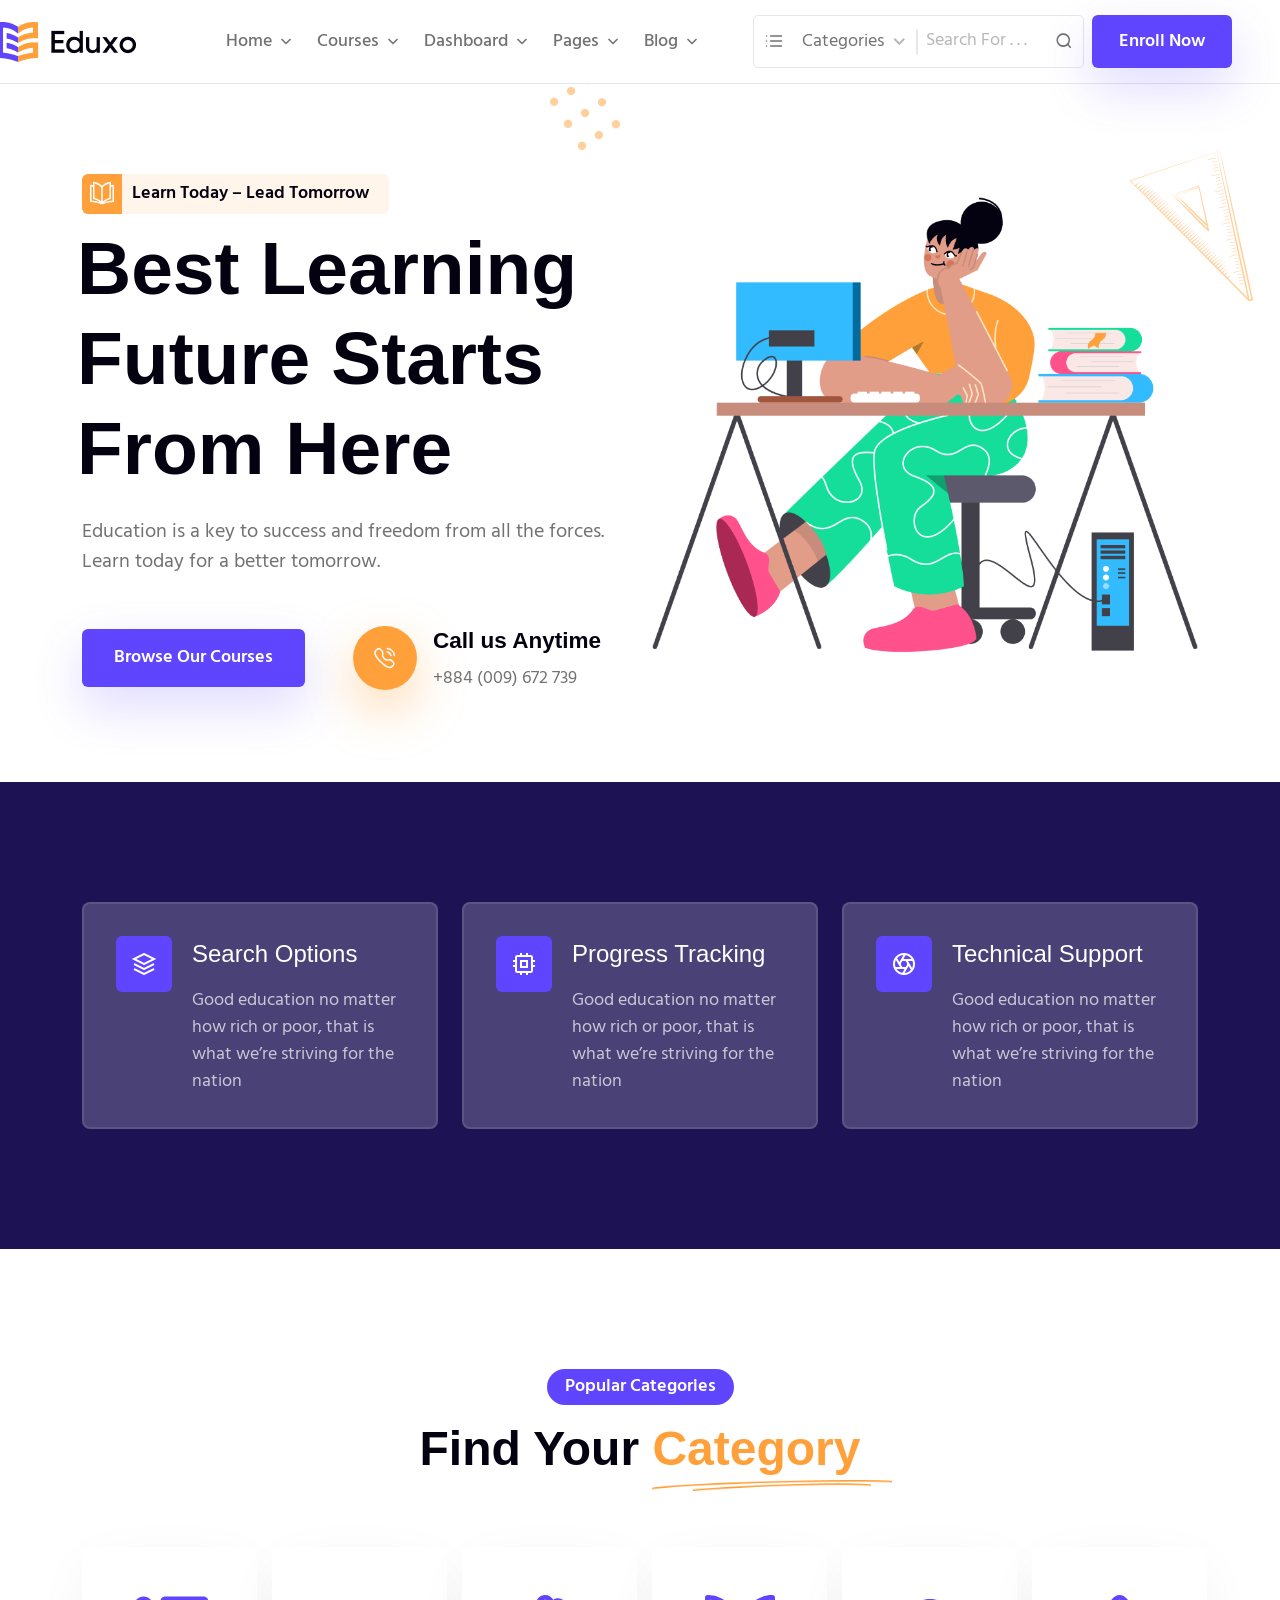
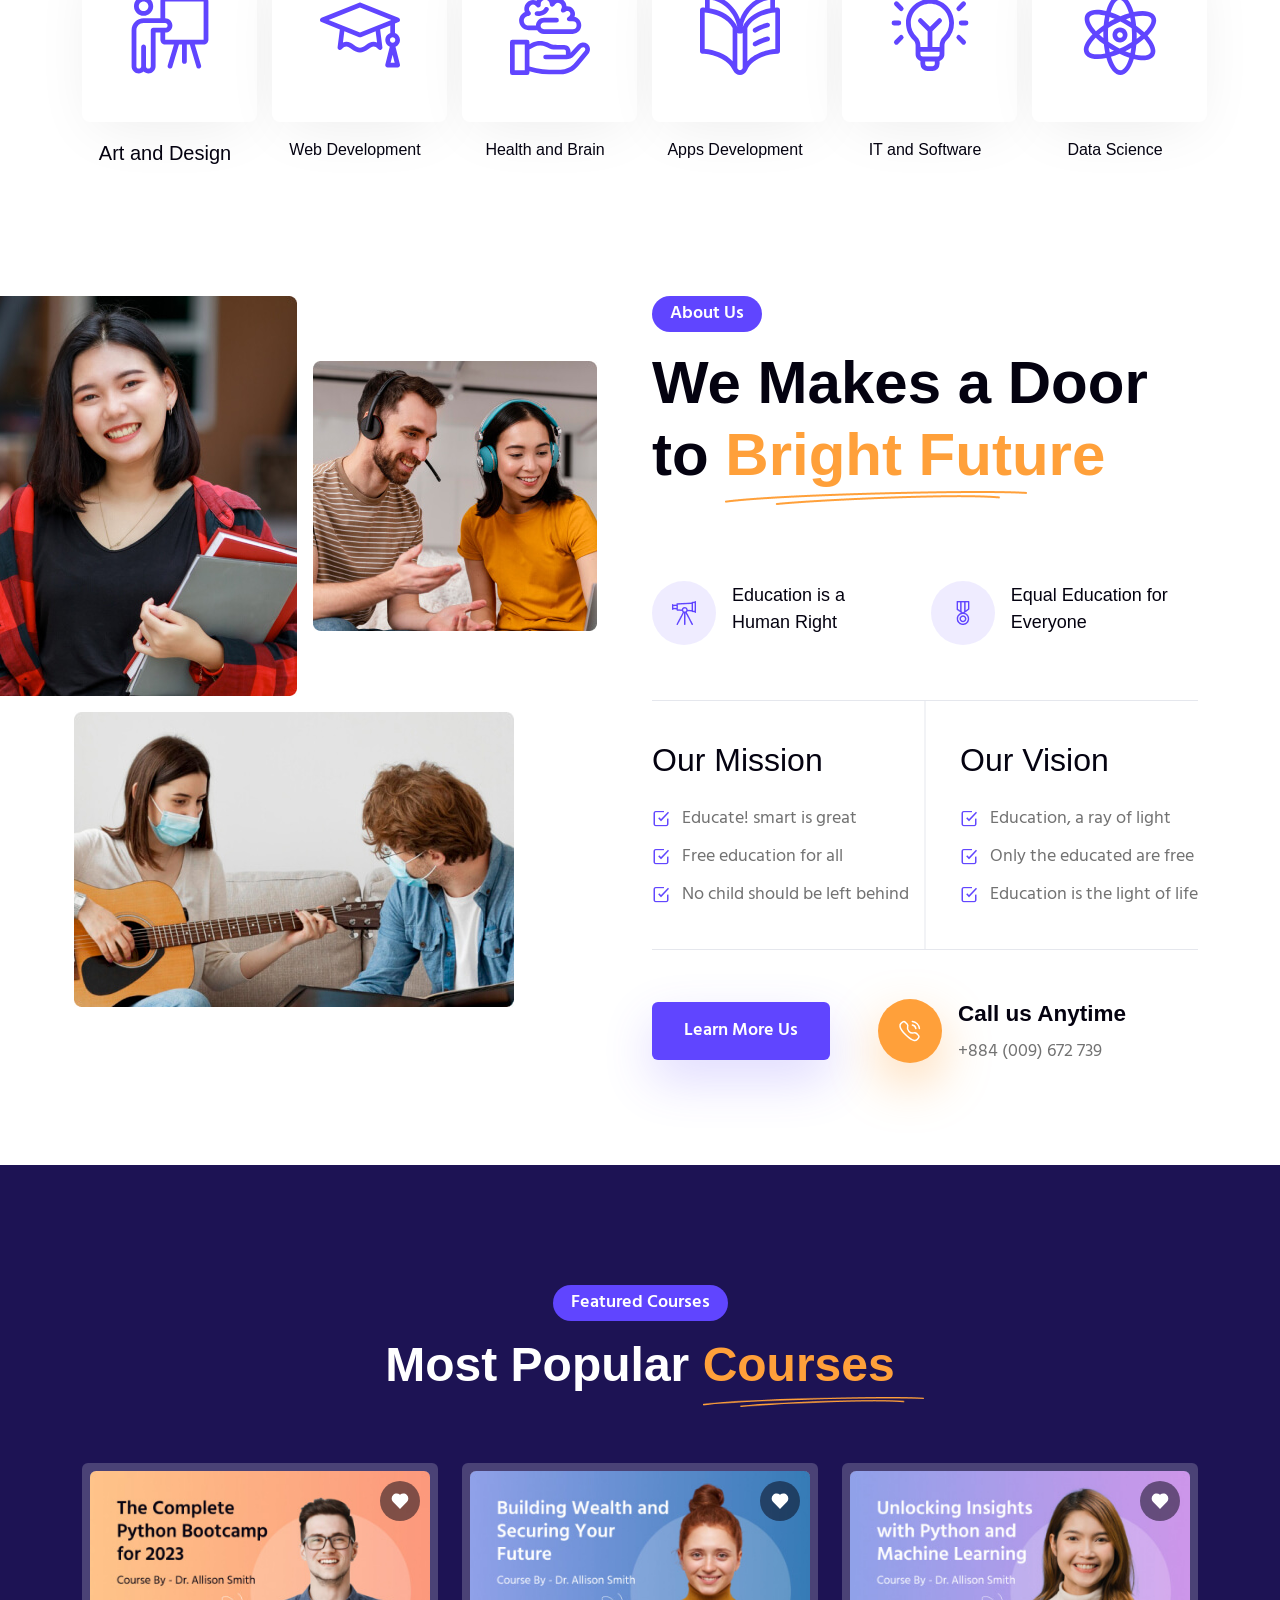
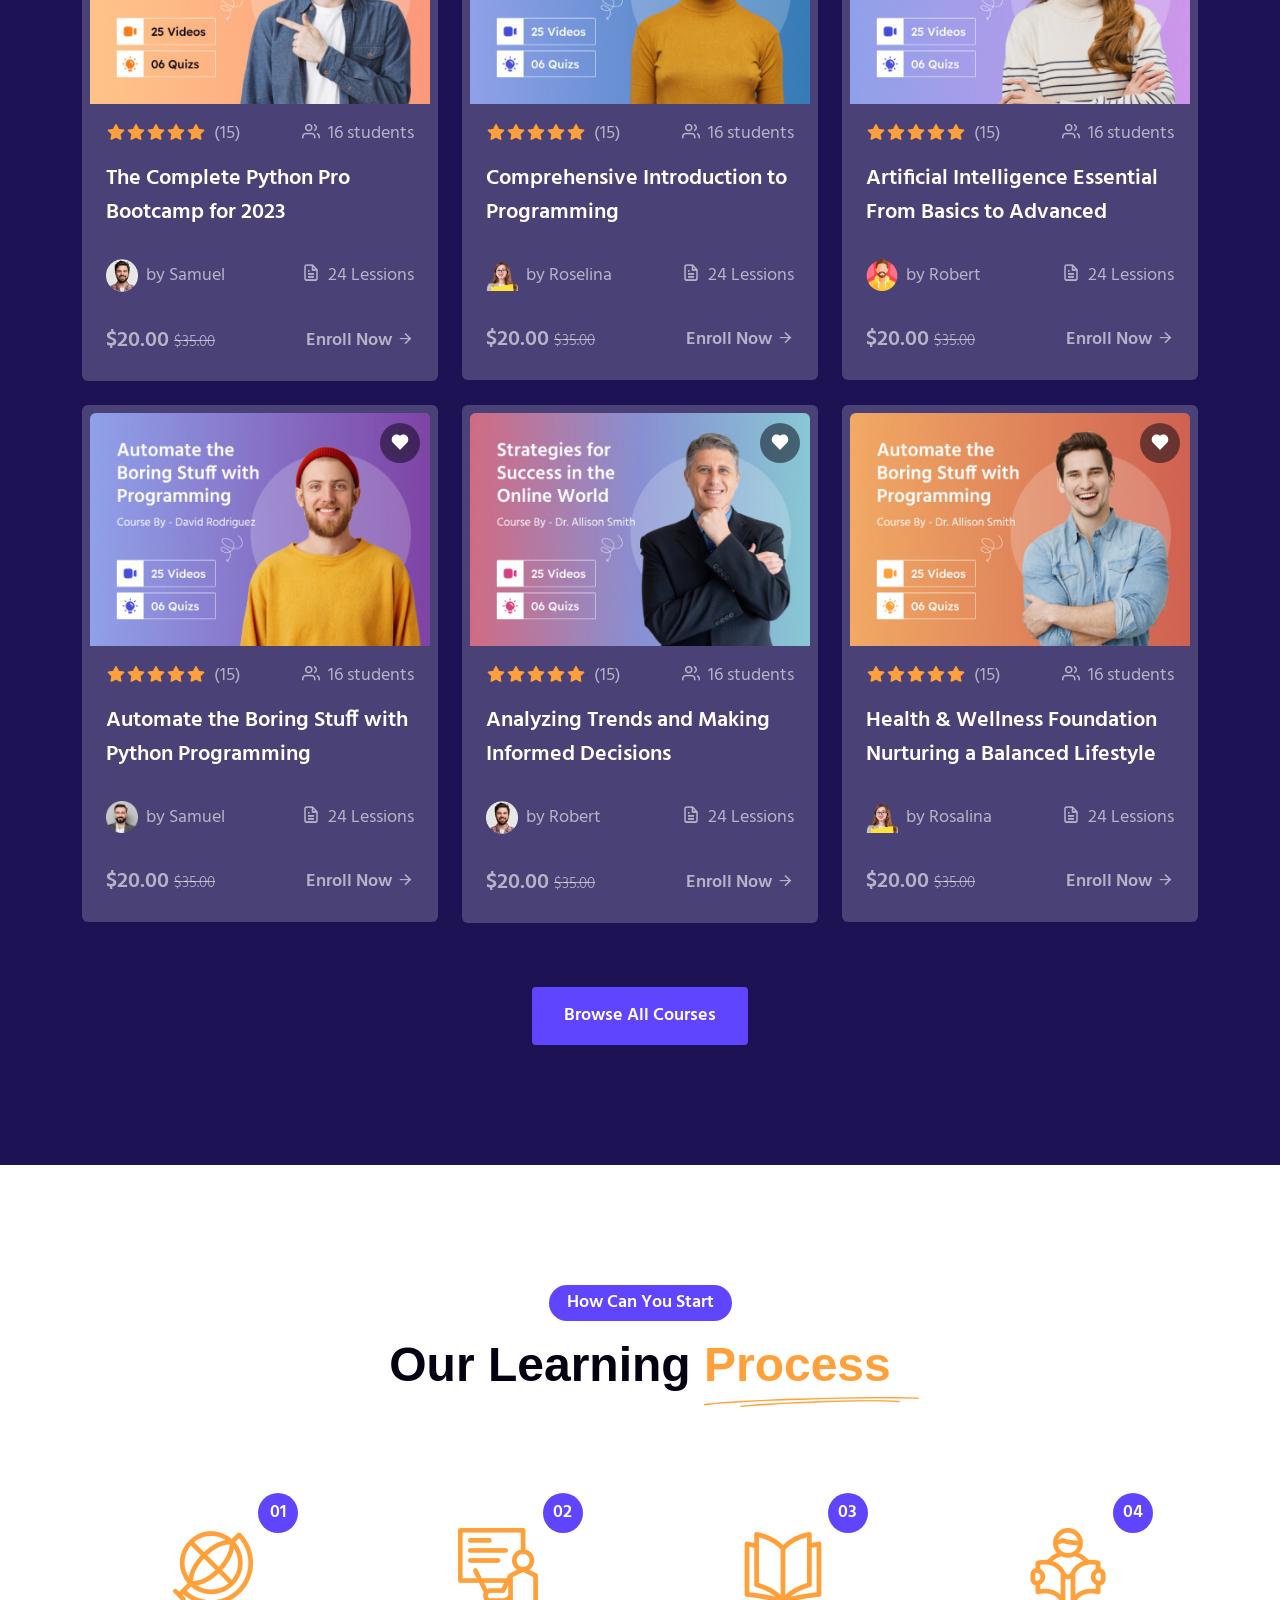
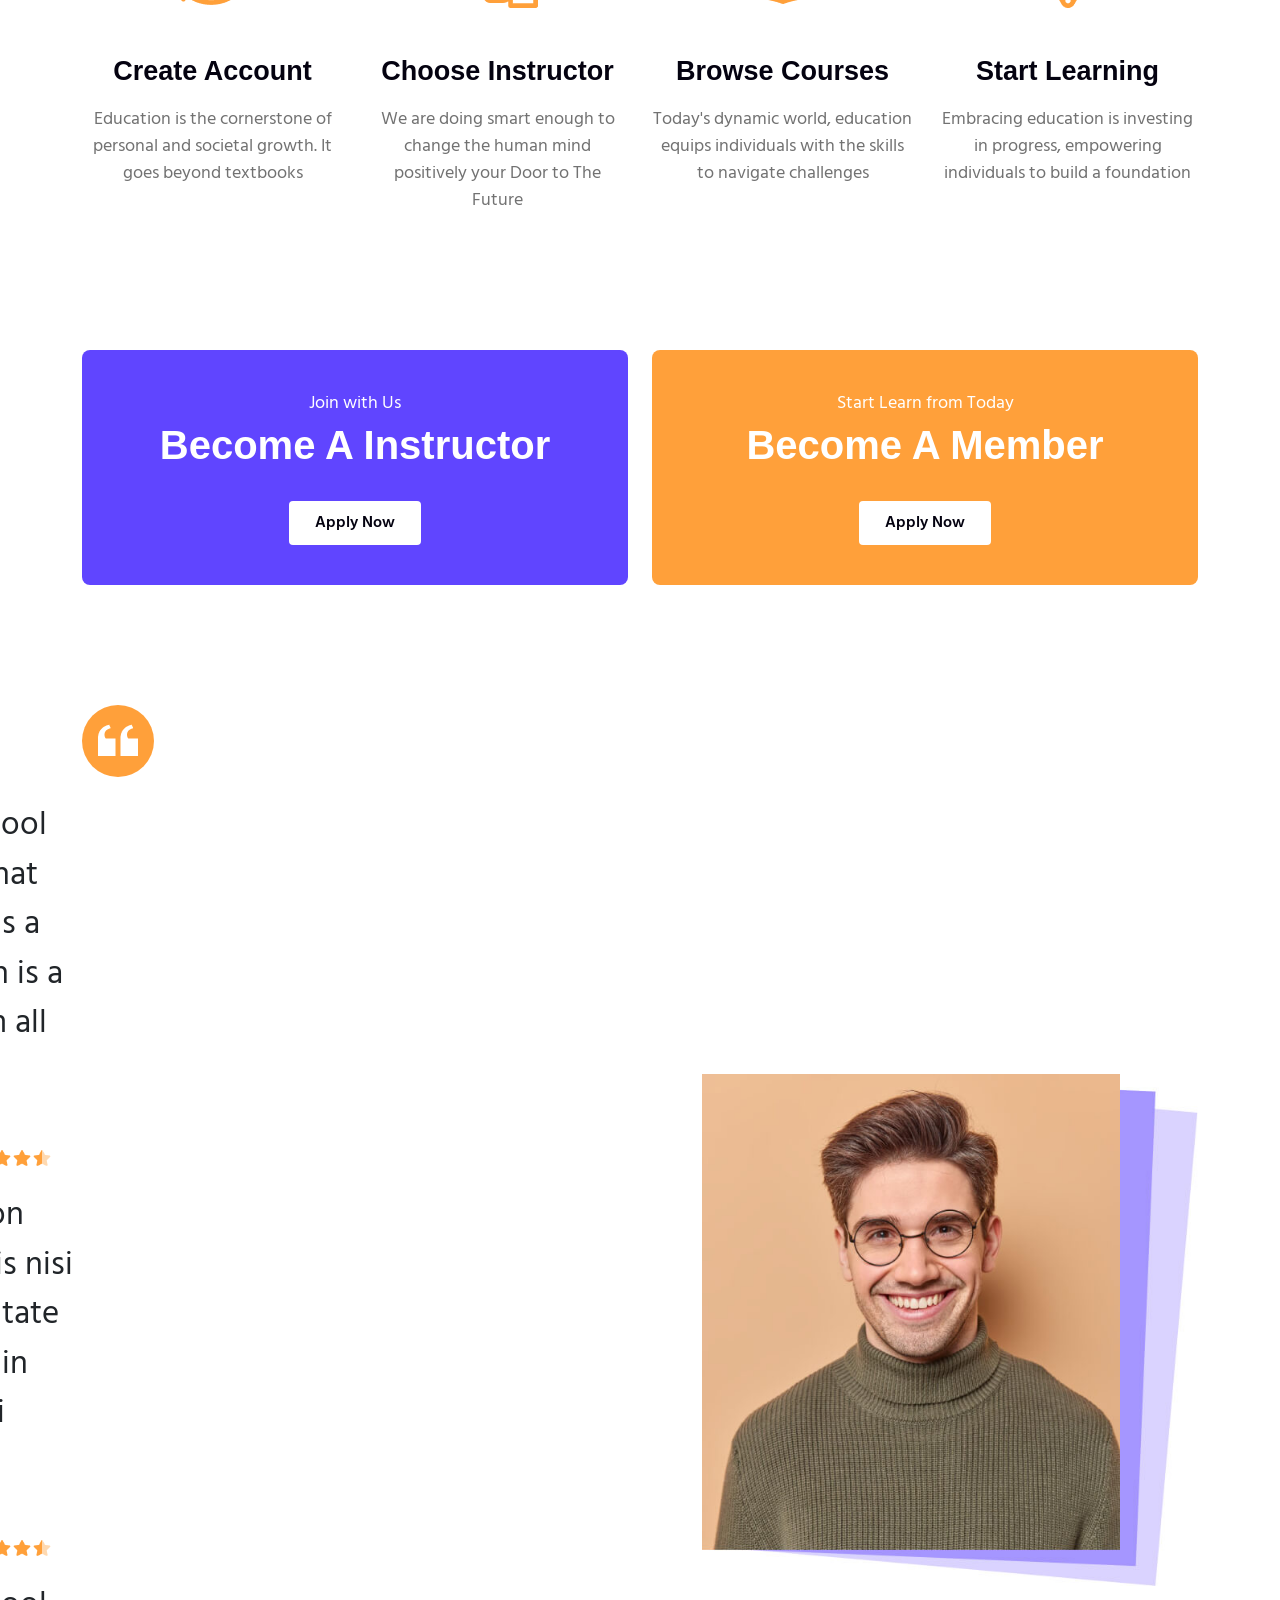
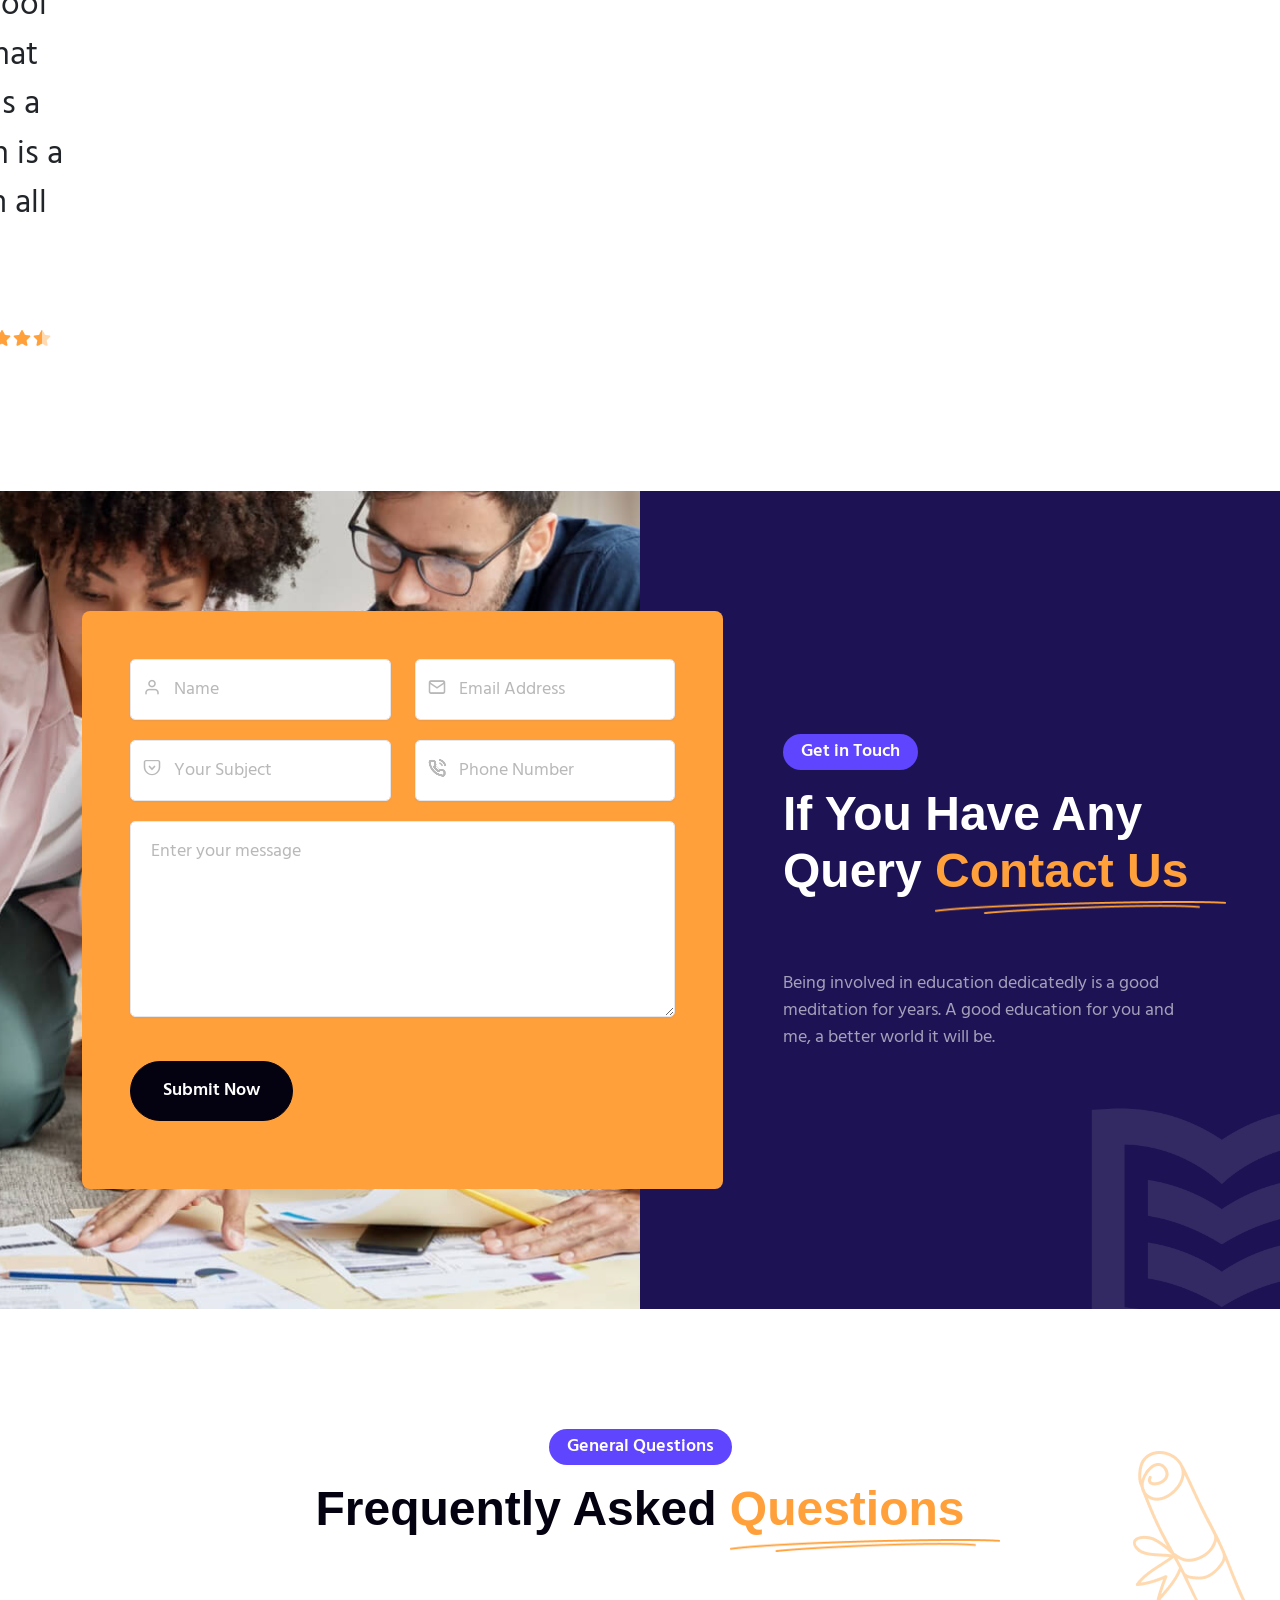
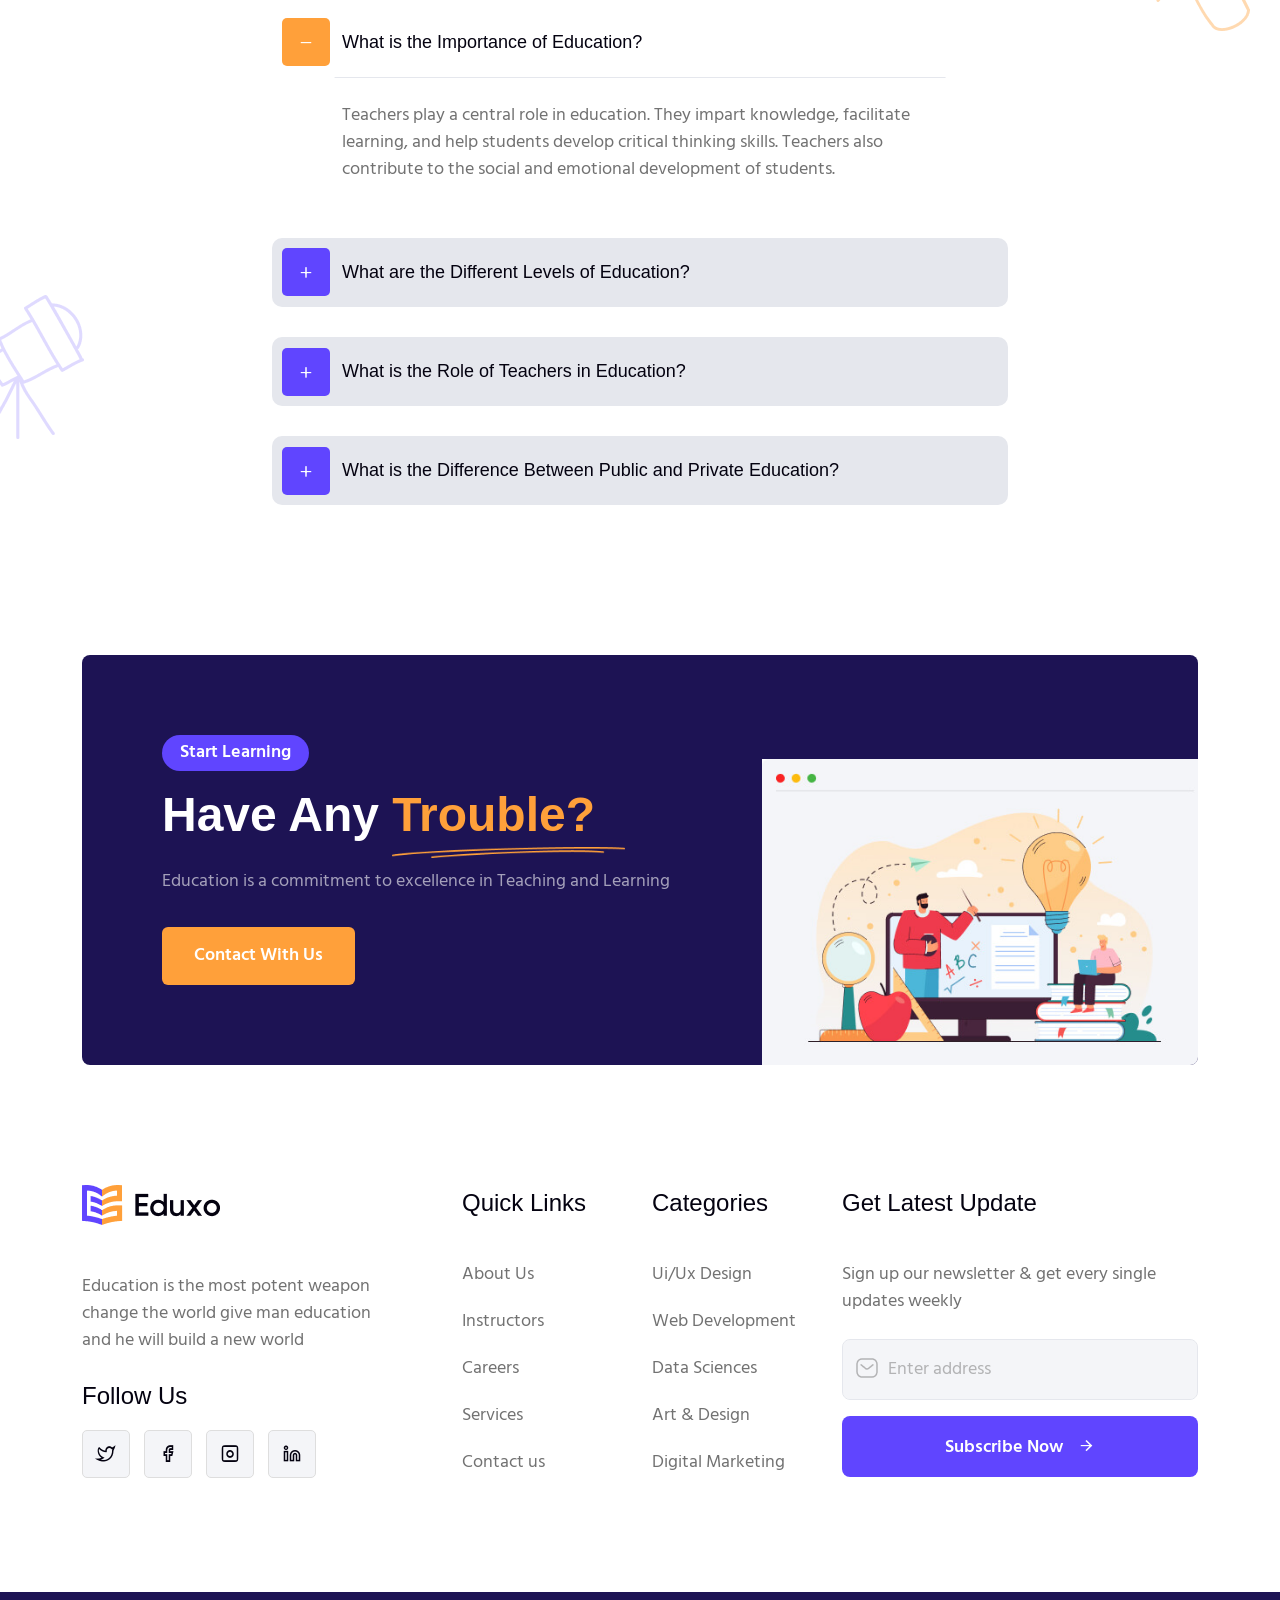
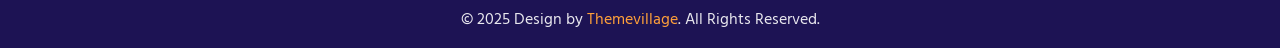
==== index-3.html @ f3f0e1ea "WEBSITE UPLOAD" ====
<!DOCTYPE html>
<html lang="zxx">


<!-- Mirrored from html.theme-village.com/eduxo/demo/index-3.html by HTTrack Website Copier/3.x [XR&CO'2014], Tue, 03 Jun 2025 17:22:03 GMT -->
<head>
  <meta charset="utf-8" />
  <meta http-equiv="x-ua-compatible" content="ie=edge" />
  <meta name="viewport" content="width=device-width, initial-scale=1, shrink-to-fit=no" />
  <meta name="description"
    content="An ideal tempalte for online education, e-Learning, Course School, Online School, Kindergarten, Classic LMS, University, Language Academy, Coaching, Online Course, Single Course, and Course marketplace." />
  <meta name="keywords"
    content="bootstrap 5, online course, education, creative, gulp, business, minimal, modern, course, one page, responsive, saas, e-Learning, seo, startup, html5, site template" />
  <meta name="author" content="theme-village" />
  <title>Eduxo - Online Courses and Education HTML5 Template</title>
  <link rel="apple-touch-icon" href="images/favicon.png" />
  <link rel="shortcut icon" href="images/favicon.ico" />
  <link rel="stylesheet" href="css/feather.css" />
  <link rel="stylesheet" href="css/nice-select2.css" />
  <link href="css/glightbox.min.css" rel="stylesheet" />
  <link rel="stylesheet" href="css/swiper-bundle.min.css" />
  <!-- Style css -->
  <link rel="stylesheet" href="css/style.css" />

  <!--[if lt IE 9]>
      <script src="https://oss.maxcdn.com/html5shiv/3.7.2/html5shiv.min.js"></script>
      <script src="https://oss.maxcdn.com/respond/1.4.2/respond.min.js"></script>
    <![endif]-->
</head>

<body>
  <!-- Preloader -->
  <div id="preloader">
    <div class="preloader">
      <span></span>
      <span></span>
    </div>
  </div>
  <!-- Header Start -->
  <header class="header header-3">
    <div class="sticky-height"></div>

    <!-- Navigation Menu Start -->
    <div class="header-nav-wrapper header-sticky">
      <nav class="navbar navbar-expand-xl border-bottom">
        <div class="container-fluid px-lg-5 px-3">
          <a class="navbar-brand" href="index.html"><img src="images/logo.png" alt="Logo" /></a>
          <div
            class="header-actions d-none d-sm-flex position-relative order-xl-3 d-flex align-items-center justify-content-between">
            <div class="category-search d-none d-md-block">
              <form action="#" class="d-flex">
                <div class="d-flex align-items-center">
                  <span class="ms-2"><img src="images/icons/list.svg" alt="List" /></span>
                  <select name="category-search" id="select-category">
                    <option value="1">Lifestyle & Beauty</option>
                    <option value="2">Finance & Accounting</option>
                    <option value="3">Health & Fitness</option>
                    <option value="4">Digital Marketing</option>
                    <option value="5">Office Productivity</option>
                    <option value="6">Design</option>
                  </select>
                </div>
                <div class="search-group position-relative">
                  <input type="text" placeholder="Search For . . ." />
                  <button type="submit" class="position-absolute border-0 bg-transparent text-mute">
                    <i class="feather-icon icon-search"></i>
                  </button>
                </div>
              </form>
            </div>
            <!-- Category Search End -->
            <a class="text-reset icon border rounded-2 admin-user" data-bs-toggle="collapse" href="#collapseAdminMenu"
              role="button" aria-expanded="false" aria-controls="collapseAdminMenu">
              <i class="feather-icon icon-user"></i>
            </a>

            <div class="admin-menu pt-3 bg-white collapse" id="collapseAdminMenu">
              <div class="d-flex avatar border-bottom pb-3">
                <img class="img-fluid border rounded-circle" src="images/ava-sm1.jpg" width="50" alt="avatar" />
                <div class="grettings ps-3">
                  <h6 class="mb-0">Jack Carey</h6>
                  <small>Founder</small>
                </div>
              </div>

              <nav class="dashboard-nav mt-1">
                <ul class="list-unstyled nav">
                  <li>
                    <a class="nav-link" href="instructor-dashboard.html"><i
                        class="feather-icon icon-home"></i><span>Dashboard</span></a>
                  </li>
                  <li>
                    <a class="nav-link" href="instructor-profile.html"><i class="feather-icon icon-user"></i><span>My
                        Profile</span></a>
                  </li>
                  <li>
                    <a class="nav-link" href="instructor-enrolled-courses.html"><i
                        class="feather-icon icon-book-open"></i><span>Enrolled Courses</span></a>
                  </li>
                  <li>
                    <a class="nav-link" href="instructor-wishlist.html"><i
                        class="feather-icon icon-gift"></i><span>Wishlist</span></a>
                  </li>

                  <li>
                    <a class="nav-link" href="instructor-reviews.html"><i
                        class="feather-icon icon-star"></i><span>Reviews</span></a>
                  </li>

                  <li>
                    <a class="nav-link" href="instructor-my-quiz-attempts.html"><i
                        class="feather-icon icon-box"></i><span>My Quiz Attempts</span></a>
                  </li>
                  <li>
                    <a class="nav-link" href="instructor-order-history.html"><i
                        class="feather-icon icon-shopping-bag"></i><span>Order History</span></a>
                  </li>
                  <li class="border-bottom"></li>
                  <li>
                    <a class="nav-link active" href="instructor-courses.html"><i
                        class="feather-icon icon-book"></i><span>My Courses</span></a>
                  </li>
                  <li>
                    <a class="nav-link" href="instructor-assignments.html"><i
                        class="feather-icon icon-briefcase"></i><span>Assignments</span></a>
                  </li>
                  <li>
                    <a class="nav-link" href="instructor-quiz-attemps.html"><i
                        class="feather-icon icon-cpu"></i><span>Quiz Attempts</span></a>
                  </li>
                  <li>
                    <a class="nav-link" href="instructor-announcements.html"><i
                        class="feather-icon icon-bell"></i><span>Announcements</span></a>
                  </li>
                  <li class="border-bottom"></li>
                  <li>
                    <a class="nav-link" href="instructor-settings.html"><i
                        class="feather-icon icon-settings"></i><span>Settings</span></a>
                  </li>
                  <li>
                    <a class="nav-link" href="index.html"><i
                        class="feather-icon icon-log-out"></i><span>Logout</span></a>
                  </li>
                </ul>
              </nav>
            </div>
            <a href="signup.html" class="btn d-none d-sm-block btn-primary shadow border-0 rounded-2">Enroll Now</a>
          </div>
          <button class="navbar-toggler offcanvas-nav-btn" type="button">
            <span class="feather-icon icon-menu"></span>
          </button>
          <div class="offcanvas bg-info offcanvas-start offcanvas-nav">
            <div class="offcanvas-header">
              <a href="index.html" class="text-inverse"><img src="images/logo.png" alt="Logo" /></a>
              <button type="button" class="btn-close bg-primary" data-bs-dismiss="offcanvas"
                aria-label="Close"></button>
            </div>
            <div class="offcanvas-body pt-0 align-items-center">
              <ul class="navbar-nav mx-auto align-items-lg-center">
                <li class="nav-item dropdown">
                  <a class="nav-link dropdown-toggle" href="#" role="button" data-bs-toggle="dropdown"
                    aria-expanded="false">Home</a>
                  <ul class="dropdown-menu">
                    <li><a class="dropdown-item" href="index.html">Home 1</a></li>
                    <li><a class="dropdown-item" href="index-2.html">Home 2</a></li>
                    <li>
                      <a class="dropdown-item" href="index-3.html">Home 3
                        <span class="badge bg-primary ms-2">New</span>
                      </a>
                    </li>
                  </ul>
                </li>
                <li class="nav-item dropdown">
                  <a class="nav-link dropdown-toggle" href="#" role="button" data-bs-toggle="dropdown"
                    aria-expanded="false">Courses</a>
                  <ul class="dropdown-menu">
                    <li><a class="dropdown-item" href="courses.html">All Courses</a></li>
                    <li><a class="dropdown-item" href="courses-list.html">Courses List</a></li>
                    <li class="dropdown-submenu dropend">
                      <a class="dropdown-item dropdown-toggle" href="#">Course Details</a>
                      <ul class="dropdown-menu">
                        <li class="dropdown-header">Single Course</li>
                        <li>
                          <a class="dropdown-item" href="single-course.html">Course Details 01</a>
                          <a class="dropdown-item" href="single-course-2.html">Course Details 02</a>
                        </li>
                      </ul>
                    </li>
                    <li><a class="dropdown-item" href="lesson.html">Course Lesson</a></li>
                  </ul>
                </li>
                <li class="nav-item dropdown">
                  <a class="nav-link dropdown-toggle" href="#" role="button" data-bs-toggle="dropdown"
                    aria-expanded="false">Dashboard</a>
                  <ul class="dropdown-menu">
                    <li class="dropdown-submenu dropend">
                      <a class="dropdown-item dropdown-toggle" href="#">Instructor Dashboard</a>
                      <ul class="dropdown-menu">
                        <li class="dropdown-header">Instructor</li>
                        <li>
                          <a class="dropdown-item" href="instructor-dashboard.html">Dashbaord</a>
                          <a class="dropdown-item" href="instructor-profile.html">Profile</a>
                          <a class="dropdown-item" href="instructor-enrolled-courses.html">Enrolled Courses</a>
                          <a class="dropdown-item" href="instructor-wishlist.html">Wishlist</a>
                          <a class="dropdown-item" href="instructor-reviews.html">Reviews</a>
                          <a class="dropdown-item" href="instructor-my-quiz-attempts.html">My Quiz Attempts</a>
                          <a class="dropdown-item" href="instructor-order-history.html">Order History</a>
                          <a class="dropdown-item" href="instructor-courses.html">My Course</a>
                          <a class="dropdown-item" href="instructor-announcements.html">Announcements</a>
                          <a class="dropdown-item" href="instructor-quiz-attemps.html">Quiz Attempts</a>
                          <a class="dropdown-item" href="instructor-assignments.html">Assignments</a>
                          <a class="dropdown-item" href="instructor-settings.html">Settings</a>
                        </li>
                      </ul>
                    </li>
                    <li class="dropdown-submenu dropend">
                      <a class="dropdown-item dropdown-toggle" href="#">Student Dashboard</a>
                      <ul class="dropdown-menu">
                        <li class="dropdown-header">Student</li>
                        <li>
                          <a class="dropdown-item" href="student-dashboard.html">Dashbaord</a>
                          <a class="dropdown-item" href="student-profile.html">Profile</a>
                          <a class="dropdown-item" href="student-enrolled-courses.html">Enrolled Courses</a>
                          <a class="dropdown-item" href="student-wishlist.html">Wishlist</a>
                          <a class="dropdown-item" href="student-reviews.html">Reviews</a>
                          <a class="dropdown-item" href="student-order-history.html">Order History</a>
                          <a class="dropdown-item" href="student-my-quiz-attempts.html">My Quiz Attempts</a>
                          <a class="dropdown-item" href="student-settings.html">Settings</a>
                        </li>
                      </ul>
                    </li>
                  </ul>
                </li>
                <li class="nav-item dropdown dropdown-fullwidth">
                  <a class="nav-link dropdown-toggle" href="#" role="button" data-bs-toggle="dropdown"
                    aria-expanded="false">Pages</a>
                  <div class="dropdown-menu">
                    <div class="row row-cols-xl-4 row-cols-1">
                      <div class="col">
                        <div>
                          <div>
                            <div class="dropdown-header">Get Started</div>
                            <a class="dropdown-item" href="about.html">About Us</a>
                            <a class="dropdown-item" href="event-grid.html">Event Grid</a>
                            <a class="dropdown-item" href="event-list.html">Event List</a>
                            <a class="dropdown-item" href="event-sidebar.html">Event Sidebar</a>
                            <a class="dropdown-item" href="single-event.html">Event Details</a>
                            <a class="dropdown-item" href="pricing.html">Pricing Plan</a>
                            <a class="dropdown-item" href="admission-guide.html">Admision Guide</a>
                          </div>
                        </div>
                      </div>
                      <div class="col">
                        <div>
                          <div class="dropdown-header">Get Started</div>
                          <a class="dropdown-item" href="contact.html">Contact Us</a>
                          <a class="dropdown-item" href="instructors.html">Instructors</a>
                          <a class="dropdown-item" href="profile.html">Profile</a>
                          <a class="dropdown-item" href="become-instructor.html">Become a instructor</a>
                          <a class="dropdown-item" href="faq.html">FAQ</a>
                          <a class="dropdown-item" href="404.html">404 error</a>
                          <a class="dropdown-item" href="comming-soon.html">Maintenance</a>
                        </div>
                      </div>
                      <div class="col">
                        <div class="mt-3 mt-lg-0">
                          <div>
                            <div class="dropdown-header">Shop Pages</div>
                            <a class="dropdown-item" href="shop.html">Shop</a>
                            <a class="dropdown-item" href="single-product.html">Single Product</a>
                            <a class="dropdown-item" href="cart.html">Cart</a>
                            <a class="dropdown-item" href="checkout.html">Checkout</a>
                            <a class="dropdown-item" href="my-account.html">My Account</a>
                            <a class="dropdown-item" href="login.html">Login</a>
                            <a class="dropdown-item" href="signup.html">Register</a>
                          </div>
                        </div>
                      </div>
                      <div class="col">
                        <div class="mt-3 mt-lg-0">
                          <a href="login.html" class="banner-ads d-flex justify-content-between">
                            <div class="b-content">
                              <h5>Online Learning Platform</h5>
                              <span class="badge-lg bg-primary text-small mt-2">All Courses</span>
                            </div>
                            <img src="images/banner-ads.png" alt="" class="img-fluid banner-img" />
                          </a>
                        </div>
                      </div>
                    </div>
                  </div>
                </li>
                <li class="nav-item dropdown">
                  <a class="nav-link dropdown-toggle" href="#" role="button" data-bs-toggle="dropdown"
                    aria-expanded="false">Blog</a>
                  <ul class="dropdown-menu">
                    <li><a class="dropdown-item" href="blog.html">Blog</a></li>
                    <li><a class="dropdown-item" href="blog-grid.html">Blog Grid</a></li>
                    <li><a class="dropdown-item" href="blog-list-sidebar.html">Blog List</a></li>
                    <li><a class="dropdown-item" href="blog-standard.html">Blog Standard</a></li>
                    <li><a class="dropdown-item" href="single-post.html">Single Post</a></li>
                    <li><a class="dropdown-item" href="single-post-fullwidth.html">Single Post FullWidth</a></li>
                  </ul>
                </li>
              </ul>
            </div>
          </div>
        </div>
      </nav>
    </div>
  </header>
  <!-- Header End -->

  <!-- Banner Section Start -->
  <section class="banner-3 position-relative overflow-hidden">
    <div class="container">
      <div class="row align-items-center">
        <div class="col-xl-6 col-md-7 order-2 order-md-1">
          <div class="banner-content">
            <div class="banner-meta rounded-2 overflow-hidden text-dark fw-bold">
              <span><img src="images/icons/open-book.svg" alt="" /></span>Learn Today – Lead Tomorrow
            </div>
            <h1>Best Learning Future Starts From Here</h1>
            <p class="lead-sm my-4">
              Education is a key to success and freedom from all the forces. Learn today for a better tomorrow.
            </p>
            <div class="banner-cta d-lg-flex align-items-center pt-4">
              <a href="#" class="btn btn-primary shadow">Browse Our Courses</a>
              <div class="d-flex ms-lg-5 ms-0 mt-4 mt-lg-0 align-items-center">
                <span class="icon-sm bg-secondary text-info rounded-circle me-3 shadow-alt"><img
                    src="images/icons/phone.svg" alt="" /></span>
                <a href="tel:9282872" class="text-reset">
                  <h5>Call us Anytime</h5>
                  +884 (009) 672 739
                </a>
              </div>
            </div>
          </div>
        </div>
        <div class="col-xl-6 col-md-5 order-1 order-md-2">
          <figure class="banner-media position-relative">
            <img src="images/icons/anim-dots.png" alt="" class="anim-img" />
            <img src="images/icons/scale.png" alt="" class="anim-img anim-right" />
            <img src="images/banner-3.png" alt="Banner" class="img-fluid" />
          </figure>
        </div>
      </div>
    </div>
  </section>
  <!-- Banner Section End -->

  <!-- Feature Section Start -->
  <section class="feature-sec bg-blue sec-padding">
    <div class="container">
      <div class="row gy-3">
        <div class="col-xl-4 col-md-4">
          <div class="feature-card rounded-3 d-lg-flex">
            <span class="icon rounded-2">
              <i class="feather-icon icon-layers"></i>
            </span>
            <div class="feature-txt">
              <h3 class="display-5 text-white">Search Options</h3>
              <p>Good education no matter how rich or poor, that is what we’re striving for the nation</p>
            </div>
          </div>
        </div>
        <!-- Feature Card -->
        <div class="col-xl-4 col-md-4">
          <div class="feature-card rounded-3 d-lg-flex">
            <span class="icon rounded-2">
              <i class="feather-icon icon-cpu"></i>
            </span>
            <div class="feature-txt">
              <h3 class="display-5 text-white">Progress Tracking</h3>
              <p>Good education no matter how rich or poor, that is what we’re striving for the nation</p>
            </div>
          </div>
        </div>
        <!-- Feature Card -->
        <div class="col-xl-4 col-md-4">
          <div class="feature-card rounded-3 d-lg-flex">
            <span class="icon rounded-2">
              <i class="feather-icon icon-aperture"></i>
            </span>
            <div class="feature-txt">
              <h3 class="display-5 text-white">Technical Support</h3>
              <p>Good education no matter how rich or poor, that is what we’re striving for the nation</p>
            </div>
          </div>
        </div>
        <!-- Feature Card -->
      </div>
    </div>
  </section>
  <!-- Feature Section End -->

  <!-- Category Section Start -->
  <section class="category-sec sec-padding">
    <div class="container">
      <div class="text-center sec-intro">
        <span class="badge-lg bg-primary rounded-5">Popular Categories</span>
        <h2 class="sec-title">Find Your <span class="color">Category</span></h2>
      </div>
      <div class="row row-cols-sm-2 row-cols-md-3 row-cols-xl-6 g-4">
        <a href="courses.html" class="category-entry2 text-center">
          <span class="cat-icon shadow-sm rounded-3">
            <svg width="80" height="80" xmlns="http://www.w3.org/2000/svg">
              <path
                d="M13.6 20.8001C18.8936 20.8001 23.2 16.4937 23.2 11.2001C23.2 5.9065 18.8936 1.6001 13.6 1.6001C8.30638 1.6001 3.99998 5.9065 3.99998 11.2001C3.99998 16.4937 8.30638 20.8001 13.6 20.8001ZM13.6 6.4001C16.2472 6.4001 18.4 8.5529 18.4 11.2001C18.4 13.8473 16.2472 16.0001 13.6 16.0001C10.9528 16.0001 8.79998 13.8473 8.79998 11.2001C8.79998 8.5529 10.9528 6.4001 13.6 6.4001ZM73.6 1.6001H35.2C32.5528 1.6001 30.4 3.7529 30.4 6.4001V23.2001H13.6C6.98318 23.2001 1.59998 28.5833 1.59998 35.2001V71.2001C1.59998 75.1705 4.82958 78.4001 8.79998 78.4001C10.6424 78.4001 12.3248 77.7041 13.6 76.5625C14.8752 77.7041 16.5576 78.4001 18.4 78.4001C22.3704 78.4001 25.6 75.1705 25.6 71.2001V37.6001H30.4V44.8001C30.4 47.4473 32.5528 49.6001 35.2 49.6001H43.9744L37.7008 70.5113C37.32 71.7801 38.0408 73.1185 39.3112 73.4993C39.5408 73.5681 39.7728 73.6009 40.0016 73.6009C41.0344 73.6009 41.9864 72.9297 42.3 71.8889L48.9856 49.6001H52V66.4001C52 67.7257 53.0744 68.8001 54.4 68.8001C55.7256 68.8001 56.8 67.7257 56.8 66.4001V49.6001H59.8144L66.5008 71.8889C66.8136 72.9297 67.7664 73.6009 68.7992 73.6009C69.028 73.6009 69.26 73.5673 69.4896 73.4993C70.76 73.1185 71.4808 71.7801 71.1 70.5113L64.8256 49.6001H73.6C76.2472 49.6001 78.4 47.4473 78.4 44.8001V6.4001C78.4 3.7529 76.2472 1.6001 73.6 1.6001ZM23.2 32.8001C21.8744 32.8001 20.8 33.8745 20.8 35.2001V71.2001C20.8 72.5233 19.7232 73.6001 18.4 73.6001C17.0768 73.6001 16 72.5233 16 71.2001V52.0001C16 50.6745 14.9256 49.6001 13.6 49.6001C12.2744 49.6001 11.2 50.6745 11.2 52.0001V71.2001C11.2 72.5233 10.1232 73.6001 8.79998 73.6001C7.47678 73.6001 6.39998 72.5233 6.39998 71.2001V35.2001C6.39998 31.2297 9.62957 28.0001 13.6 28.0001H35.2C36.5232 28.0001 37.6 29.0769 37.6 30.4001C37.6 31.7233 36.5232 32.8001 35.2 32.8001H23.2ZM73.6 44.8001H35.2V37.6001C39.1704 37.6001 42.4 34.3705 42.4 30.4001C42.4 26.4297 39.1704 23.2001 35.2 23.2001V6.4001H73.6V44.8001Z" />
            </svg>
          </span>
          <h3 class="display-6 mt-3">Art and Design</h3>
        </a>
        <!-- Category End -->
        <a href="courses.html" class="category-entry2 text-center">
          <span class="cat-icon shadow-sm rounded-3">
            <svg width="80" height="80" viewBox="0 0 80 80" fill="none">
              <path
                d="M80 45.0214C80 41.7796 77.8938 39.0221 74.9786 38.0405V28.5313L78.5265 27.1121C80.4788 26.3373 80.478 23.5335 78.5265 22.7594L40.8658 7.69506C40.307 7.47144 39.6836 7.47144 39.1246 7.69506L1.4639 22.7594C-0.488359 23.5341 -0.487578 26.3379 1.4639 27.1121L19.8644 34.4722L17.5846 52.2555C17.4571 53.25 17.9763 54.2156 18.8764 54.6577C19.7766 55.0996 20.8579 54.9202 21.5671 54.2111C25.7198 50.0587 27.7358 51.4362 31.3958 53.9368C37.5804 58.5408 42.4214 58.5317 48.5947 53.9367C52.2546 51.4361 54.2708 50.0585 58.4235 54.2111C59.1325 54.9201 60.214 55.0998 61.1141 54.6577C62.0143 54.2158 62.5335 53.2502 62.406 52.2555L60.1262 34.4722L70.2905 30.4064V38.0404C63.8921 40.1981 63.5627 49.1861 69.7767 51.8094L65.339 69.5599C65.164 70.2602 65.3214 71.0021 65.7655 71.5709C66.2097 72.1399 66.8912 72.4725 67.613 72.4725H77.656C78.3778 72.4725 79.0592 72.1399 79.5035 71.5709C79.9476 71.002 80.105 70.2602 79.93 69.5599L75.4924 51.8095C78.1384 50.6914 80 48.0697 80 45.0214V45.0214ZM45.95 50.066C41.0972 53.578 38.8895 53.5747 34.0404 50.066C31.1881 48.1171 27.5339 45.6207 22.9111 47.5731L24.3602 36.2705L39.1246 42.1762C39.6835 42.3998 40.3068 42.3998 40.8658 42.1762L55.6302 36.2705L57.0791 47.5728C52.4569 45.6204 48.8024 48.1171 45.95 50.066ZM39.9952 37.4753L8.64585 24.9357L39.9951 12.3959L71.3444 24.9357L39.9952 37.4753ZM70.6151 67.7844L72.6344 59.7073L74.6537 67.7844H70.6151ZM72.6344 47.6987C71.1581 47.6987 69.9571 46.4976 69.9571 45.0214C70.0916 41.4744 75.1778 41.4753 75.3119 45.0214C75.3119 46.4976 74.1108 47.6987 72.6344 47.6987Z" />
            </svg>
          </span>
          <h4 class="display-6 mt-3">Web Development</h4>
        </a>
        <!-- Category End -->
        <a href="courses.html" class="category-entry2 text-center">
          <span class="cat-icon shadow-sm rounded-3">
            <svg xmlns="http://www.w3.org/2000/svg" width="80" height="80" fill="none">
              <path
                d="M79.92 53.499c-.226-1.857-1.217-3.561-2.719-4.676a6.93 6.93 0 0 0-9.246.87l-7.407 8.04v-1.46c0-3.517-2.861-6.378-6.377-6.378-10.23-.005-11.078.611-16.374-2.288-5.063-2.354-10.826-2.261-15.815.258l-2.536 1.288v-2.051a2.34 2.34 0 0 0-2.342-2.342H2.372A2.34 2.34 0 0 0 .03 47.102v30.556A2.34 2.34 0 0 0 2.372 80h14.732a2.34 2.34 0 0 0 2.342-2.342v-1.34l5.829 1.405a59.7 59.7 0 0 0 13.81 1.621h11.542c6.825 0 13.229-3.019 17.572-8.284l10.205-12.37c1.19-1.443 1.743-3.335 1.517-5.191zM4.714 75.317V49.444h10.049v23.742c-.008.113-.008.225 0 .336v1.794H4.714zM74.791 55.71L64.586 68.081c-3.45 4.182-8.538 6.581-13.959 6.581H39.085a55 55 0 0 1-12.719-1.493l-6.92-1.669V54.407l4.652-2.363c3.696-1.866 7.97-1.935 11.725-.189 2.221.971 5.303 2.833 7.874 2.725h10.475c.934 0 1.694.76 1.694 1.694v3.356H35.595a2.342 2.342 0 0 0 0 4.684h20.739c2.622.027 5.67-1.186 7.587-3.326l7.48-8.119c.785-.853 2.079-.974 3.01-.284a2.15 2.15 0 0 1 .861 1.482c.072.597-.098 1.181-.481 1.645zM18.588 35.223h8.611c1.437 2.213 3.93 3.679 6.759 3.679h28.708c10.822-.513 11.418-14.894 1.758-17.075 2.312-5.671-2.534-11.198-7.881-10.537-.528-6.932-8.226-9.949-13.247-6.523-4.102-7.168-13.999-5.797-16.664 1.078-7.499-3.171-14.35 4.234-11.779 11.127-9.617 4.514-6.298 18.09 3.735 18.251zm-4.787-9.548c0-2.64 2.148-4.787 4.787-4.787 2.428-.091 3.022-2.899 1.395-4.311a4.07 4.07 0 0 1-.976-3.062 4.07 4.07 0 0 1 1.531-2.827 4.09 4.09 0 0 1 5.677.548c1.739 2.546 4.981.982 4.487-1.747-.157-2.431 1.618-4.536 4.041-4.793 2.394-.254 4.566 1.41 4.947 3.787.248 4.071 3.657 4.061 5.256 1.09a3.84 3.84 0 0 1 5.003-1.046 3.81 3.81 0 0 1 1.807 2.375 3.81 3.81 0 0 1-.438 2.951c-1.843 3.559 2.19 4.879 4.437 2.572 1.341-.882 3.114-.543 4.036.77a2.92 2.92 0 0 1 .478 2.271 2.93 2.93 0 0 1-1.312 1.915c-3.139 1.416-2.449 4.726.261 4.95h3.45a3.95 3.95 0 0 1 3.944 3.944 3.95 3.95 0 0 1-3.944 3.944h-28.71c-1.858 0-3.369-1.511-3.369-3.369s1.511-3.369 3.369-3.369h12.505a2.342 2.342 0 1 0 0-4.683H33.958c-4.336 0-7.883 3.445-8.047 7.742h-7.323c-2.64 0-4.787-2.148-4.787-4.787v-.077zm23.766-13.36c-1.119-.648-2.552-.266-3.2.853-2.194 3.791-6.509 3.14-7.059 3.062a2.39 2.39 0 0 0-.29-.019c-1.305 0-2.363 1.047-2.363 2.338 0 1.081.742 1.988 1.75 2.256l-.003.015c.132.027.941.182 2.118.182a13.13 13.13 0 0 0 2.341-.208c3.293-.598 5.907-2.424 7.559-5.279a2.34 2.34 0 0 0-.853-3.2z" />
            </svg>
          </span>
          <h4 class="display-6 mt-3">Health and Brain</h4>
        </a>
        <!-- Category End -->

        <a href="courses.html" class="category-entry2 text-center">
          <span class="cat-icon shadow-sm rounded-3">
            <svg xmlns="http://www.w3.org/2000/svg" width="80" height="80" fill="none">
              <path
                d="M77.656 12.567c-.1 0-1.086.005-2.677.141V2.358c0-1.294-1.049-2.344-2.344-2.344C58.411-.339 44.863 10.704 40 24.183 35.135 10.703 21.59-.337 7.364.015 6.07.015 5.02 1.064 5.02 2.358v10.349c-1.591-.136-2.577-.141-2.677-.141C1.049 12.567 0 13.616 0 14.91v41.422c0 1.292 1.049 2.341 2.341 2.344 9.746.046 25.536 5.005 30.542 16.277 3.223 6.724 11.017 6.72 14.238-.008 5.01-11.282 20.84-16.227 30.535-16.269 1.294 0 2.344-1.049 2.344-2.344V14.91c0-1.295-1.049-2.344-2.344-2.344zm-45.02 53.779c-6.088-7.292-18.922-11.78-27.948-12.245V17.387c10.453.688 23.468 6.138 27.948 15.657v33.301zM16.095 14.869a52.4 52.4 0 0 0-6.386-1.543V4.803c13.451.757 25.54 13.903 27.557 26.987a7.59 7.59 0 0 1-.186-.346c-3.848-7.774-11.105-13.506-20.985-16.575zm26.582 58.444c-1.565 2.667-3.789 2.666-5.354 0V38.042a6.8 6.8 0 0 0 5.354 0v35.271zm.245-41.873a7.46 7.46 0 0 1-.187.348C44.753 18.704 56.841 5.561 70.292 4.803v8.523c-11.346 1.724-23.047 8.598-27.37 18.114zm32.39 22.662c-9.005.454-21.891 4.971-27.948 12.245V33.045c4.481-9.523 17.505-14.971 27.948-15.657v36.714zm-22.22-17.563c.48.747 1.847 1.598 3.239.703 3.338-2.148 7.319-3.79 11.833-4.878 1.258-.303 2.032-1.569 1.729-2.828s-1.569-2.033-2.828-1.729c-5.025 1.211-9.49 3.06-13.271 5.493-1.088.7-1.403 2.151-.702 3.239zm13.973 5.076c-5.025 1.211-9.49 3.06-13.271 5.493-1.089.7-1.403 2.151-.703 3.239.48.747 1.847 1.599 3.239.703 3.338-2.148 7.319-3.789 11.833-4.878 1.258-.303 2.032-1.569 1.729-2.828s-1.569-2.033-2.828-1.729z" />
            </svg>
          </span>
          <h4 class="display-6 mt-3">Apps Development</h4>
        </a>
        <!-- Category End -->
        <a href="courses.html" class="category-entry2 text-center">
          <span class="cat-icon shadow-sm rounded-3">
            <svg xmlns="http://www.w3.org/2000/svg" width="80" height="80" fill="none">
              <path
                d="M40 4C26.766 4 16 14.766 16 28c0 6.525 2.705 12.822 7.4 17.258 1.397 1.349 2.198 3.237 2.2 5.178V59.2c0 1.923.749 3.731 2.11 5.09.77.771 1.694 1.32 2.69 1.673V68.8a7.21 7.21 0 0 0 7.2 7.2h4.8a7.21 7.21 0 0 0 7.2-7.2v-2.837c.998-.353 1.921-.902 2.69-1.673 1.361-1.359 2.11-3.167 2.11-5.09l.053-8.765c0-1.929.794-3.802 2.178-5.138A23.79 23.79 0 0 0 64 28C64 14.766 53.234 4 40 4zm2.4 67.2h-4.8c-1.323 0-2.4-1.077-2.4-2.4v-2.4h9.6v2.4c0 1.323-1.077 2.4-2.4 2.4zm6.497-10.303a2.42 2.42 0 0 1-1.697.703H32.8a2.42 2.42 0 0 1-2.4-2.4v-2.4h19.202l-.002 2.4a2.42 2.42 0 0 1-.703 1.697zm4.404-19.054c-2.319 2.237-3.648 5.37-3.646 8.494a65.53 65.53 0 0 0-.03 1.664H42.4V36.194l8.897-8.897a2.4 2.4 0 0 0-3.394-3.394L40 31.806l-7.903-7.903a2.4 2.4 0 0 0-3.394 3.394l8.897 8.897V52h-7.2v-1.565-.001c-.001-3.237-1.337-6.381-3.684-8.647C22.901 38.183 20.8 33.287 20.8 28c0-10.586 8.614-19.2 19.2-19.2S59.2 17.414 59.2 28c0 5.267-2.094 10.182-5.899 13.842zM4 30.4a2.4 2.4 0 1 1 0-4.8h4.8a2.4 2.4 0 1 1 0 4.8H4zM78.4 28a2.4 2.4 0 0 1-2.4 2.4h-4.8a2.4 2.4 0 0 1 0-4.8H76a2.4 2.4 0 0 1 2.4 2.4zM12.897 11.903a2.4 2.4 0 0 1 0 3.394 2.39 2.39 0 0 1-3.394 0l-4.8-4.8a2.4 2.4 0 0 1 3.394-3.394l4.8 4.8zm54.206 3.394a2.4 2.4 0 0 1 0-3.394l4.8-4.8a2.4 2.4 0 0 1 3.394 3.394l-4.8 4.8a2.39 2.39 0 0 1-3.394 0zM12.897 40.703a2.4 2.4 0 0 1 0 3.394l-4.8 4.8a2.39 2.39 0 0 1-3.394 0 2.4 2.4 0 0 1 0-3.394l4.8-4.8a2.4 2.4 0 0 1 3.394 0zm62.4 4.8a2.4 2.4 0 0 1 0 3.394 2.39 2.39 0 0 1-3.394 0l-4.8-4.8a2.4 2.4 0 0 1 3.394-3.394l4.8 4.8z" />
            </svg>
          </span>
          <h4 class="display-6 mt-3">IT and Software</h4>
        </a>
        <!-- Category End -->
        <a href="courses.html" class="category-entry2 text-center">
          <span class="cat-icon shadow-sm rounded-3">
            <svg xmlns="http://www.w3.org/2000/svg" width="80" height="80" fill="none">
              <path
                d="M67.534 40.694c17.337-17.461 6.487-28.457-13.957-23.629-6.249-22.058-20.997-23.087-27.355-1.01C4.975 10.695-2.45 22.96 12.479 39.307-5.364 57.378 6.903 67.665 26.436 62.935c6.249 22.059 20.998 23.088 27.355 1.009 7.445 1.795 16.664 2.517 20.445-3.529h0c3.351-5.554-1.104-13.616-6.703-19.721zm.319-19.437c7.735 2.338 1.485 10.936-3.597 16.087-2.412-2.293-5.134-4.551-8.094-6.714-.333-3.145-.814-6.172-1.434-9.023 5.43-1.166 10.071-1.294 13.124-.35zM50.41 58.092a72.79 72.79 0 0 1-5.187-1.951c1.851-.911 4.059-2.088 6.057-3.253a72.81 72.81 0 0 1-.87 5.204zm-4.802-7.412c-1.976 1.048-3.962 2.013-5.94 2.892-3.715-1.872-7.797-4.294-11.353-6.773a98.36 98.36 0 0 1-.14-13.869 96.64 96.64 0 0 1 12.17-6.501c3.714 1.872 7.797 4.294 11.353 6.773a98.36 98.36 0 0 1 .14 13.869c-1.986 1.255-4.069 2.463-6.23 3.61zM29.03 52.902c1.457.926 3.213 1.984 4.96 2.957-1.405.507-2.796.965-4.166 1.369a75 75 0 0 1-.794-4.326zM23.314 40.22l.079 2.895a72.47 72.47 0 0 1-4.182-3.64 72.36 72.36 0 0 1 4.13-3.258 101.84 101.84 0 0 0-.026 4.003zm6.289-18.312a72.79 72.79 0 0 1 5.185 1.95 102.9 102.9 0 0 0-6.055 3.254c.236-1.797.526-3.535.87-5.204zm21.379 5.19a103.49 103.49 0 0 0-4.958-2.957c1.404-.507 2.795-.964 4.164-1.369a74.74 74.74 0 0 1 .794 4.326zm5.717 12.682l-.079-2.895a72.54 72.54 0 0 1 4.182 3.64 72.14 72.14 0 0 1-4.13 3.258 100.51 100.51 0 0 0 .026-4.003zM31.713 14.325c6.536-17.149 13.577-8.437 17.323 3.903-2.769.811-5.642 1.83-8.561 3.044-3.329-1.585-6.608-2.902-9.748-3.926a46.72 46.72 0 0 1 .986-3.02zM9.812 21.97c3.116-4.15 11.656-2.134 15.279-1.371-.64 3.034-1.115 6.281-1.413 9.667-2.811 1.88-5.416 3.847-7.757 5.859-4.618-4.965-7.922-11.263-6.109-14.155zm2.348 36.773c-7.735-2.338-1.485-10.936 3.597-16.087 2.412 2.294 5.134 4.552 8.094 6.714.333 3.145.814 6.172 1.434 9.023-5.43 1.167-10.07 1.294-13.124.35zm36.14 6.932c-6.537 17.15-13.578 8.436-17.324-3.904 2.77-.811 5.643-1.829 8.563-3.043 3.328 1.585 6.607 2.903 9.746 3.926a46.98 46.98 0 0 1-.986 3.021zm21.901-7.645c-3.054 3.96-10.632 2.352-15.279 1.371.641-3.034 1.115-6.281 1.413-9.667 2.811-1.88 5.416-3.847 7.757-5.859 4.618 4.965 7.923 11.263 6.109 14.155zM43.844 33.527c-9.189-4.768-15.766 7.793-7.676 12.946 9.148 4.775 15.788-7.785 7.676-12.946zm-1.416 7.93c-2.141 3.233-6.588.206-4.844-2.913 2.107-3.246 6.593-.203 4.844 2.913z" />
            </svg>
          </span>
          <h4 class="display-6 mt-3">Data Science</h4>
        </a>
        <!-- Category End -->
      </div>
    </div>
  </section>
  <!-- Category Section End -->

  <!-- About Section Start -->
  <section class="about-sec2">
    <div class="container">
      <div class="row">
        <div class="col-xl-6 col-md-10 order-2 order-md-1">
          <div class="about-media position-relative me-lg-2 text-center mt-5 mt-sm-0">
            <div class="d-sm-flex gap-3 align-items-center mb-3">
              <img src="images/ab-lg2.jpg" alt="" class="img-fluid about-thumb-1" />
              <img src="images/ab3.jpg" alt="" class="img-fluid about-thumb-2 mt-3 mt-md-0" />
            </div>
            <img src="images/ab2.jpg" alt="" class="img-fluid text-center" />
          </div>
        </div>
        <div class="col-xl-6 col-md-10 order-1 order-md-2">
          <div class="about-txt">
            <span class="badge-lg bg-primary rounded-5">About Us</span>
            <h2 class="sec-title position-relative">We Makes a Door to <span class="color">Bright Future</span></h2>
            <div class="about-info d-sm-flex align-items-center">
              <div class="d-flex about-item align-items-center">
                <span class="icon icon-sm bg-light rounded-circle"><img src="images/icons/telescope.png"
                    alt="telescope" /></span>
                <div class="ms-3">
                  <h3 class="display-5">Education is a Human Right</h3>
                </div>
              </div>
              <div class="d-flex about-item align-items-center ms-lg-4">
                <span class="icon icon-sm bg-light rounded-circle"><img src="images/icons/medal.png"
                    alt="Medal" /></span>
                <div class="ms-3">
                  <h3 class="display-5">Equal Education for Everyone</h3>
                </div>
              </div>
            </div>
            <div class="d-sm-flex justify-content-between about-lists">
              <div class="about-mission">
                <h3 class="display-4 mb-3">Our Mission</h3>
                <ul>
                  <li>Educate! smart is great</li>
                  <li>Free education for all</li>
                  <li>No child should be left behind</li>
                </ul>
              </div>
              <div class="about-mission">
                <h3 class="display-4 mb-3">Our Vision</h3>
                <ul>
                  <li>Education, a ray of light</li>
                  <li>Only the educated are free</li>
                  <li>Education is the light of life</li>
                </ul>
              </div>
            </div>
            <div class="d-sm-flex align-items-center mt-5">
              <a href="#" class="btn btn-primary shadow">Learn more us</a>
              <div class="d-flex ms-sm-5 align-items-center mt-4 mt-sm-0">
                <span class="icon-sm bg-secondary text-info rounded-circle me-3 shadow-alt"><img
                    src="images/icons/phone.svg" alt="" /></span>
                <a href="tel:9282872" class="text-reset">
                  <h5>Call us Anytime</h5>
                  +884 (009) 672 739
                </a>
              </div>
            </div>
          </div>
        </div>
      </div>
    </div>
  </section>
  <!-- About Section End -->

  <!-- Course Section Start -->
  <section class="course-sec-3 bg-blue sec-padding">
    <div class="container">
      <div class="text-center sec-intro">
        <span class="badge-lg bg-primary rounded-5">Featured Courses</span>
        <h2 class="sec-title text-white fw-bold">Most Popular <span class="color">Courses</span></h2>
      </div>
      <div class="row g-4">
        <div class="col-xl-4 col-md-6">
          <div class="course-entry card p-2 rounded-2">
            <div class="card-media position-relative">
              <a href="single-course.html"><img class="card-img-top" src="images/course1.jpg" alt="Course" /></a>
              <a href="#"
                class="action-wishlist position-absolute bg-alt-blue bg-opacity-50 text-white icon icon-xs rounded-circle"><img
                  src="images/icons/heart-fill.svg" alt="Wishlist" /></a>
            </div>
            <div class="card-body">
              <div class="d-flex justify-content-between align-items-center">
                <div class="d-flex align-items-center">
                  <div class="ratings me-2">
                    <a href="#"><img src="images/icons/star.png" alt="" /></a>
                    <a href="#"><img src="images/icons/star.png" alt="" /></a>
                    <a href="#"><img src="images/icons/star.png" alt="" /></a>
                    <a href="#"><img src="images/icons/star.png" alt="" /></a>
                    <a href="#"><img src="images/icons/star.png" alt="" /></a>
                  </div>
                  <span class="rating-count">(15)</span>
                </div>
                <span><i class="feather-icon icon-users me-1"></i> 16 students</span>
              </div>
              <h3 class="sub-title">
                <a href="single-course.html">The Complete Python Pro Bootcamp for 2023</a>
              </h3>
              <div class="author-meta d-flex pb-3 justify-content-between align-items-center">
                <span><img src="images/avatar2.png" alt="avatar" class="avatar me-1" width="32" /> by
                  <a href="#">Samuel</a></span>
                <span><i class="feather-icon icon-file-text me-1"></i> 24 Lessions</span>
              </div>
              <div class="course-footer d-flex align-items-center justify-content-between pt-3">
                <div class="price">$20.00<del>$35.00</del></div>
                <a href="#">Enroll Now <i class="feather-icon icon-arrow-right"></i></a>
              </div>
            </div>
          </div>
          <!-- Course Entry End -->
        </div>
        <div class="col-xl-4 col-md-6">
          <div class="course-entry card p-2 rounded-2">
            <div class="card-media position-relative">
              <a href="single-course.html"><img class="card-img-top" src="images/course2.jpg" alt="Course" /></a>
              <a href="#"
                class="action-wishlist position-absolute bg-alt-blue bg-opacity-50 text-white icon icon-xs rounded-circle"><img
                  src="images/icons/heart-fill.svg" alt="Wishlist" /></a>
            </div>
            <div class="card-body">
              <div class="d-flex justify-content-between align-items-center">
                <div class="d-flex align-items-center">
                  <div class="ratings me-2">
                    <a href="#"><img src="images/icons/star.png" alt="" /></a>
                    <a href="#"><img src="images/icons/star.png" alt="" /></a>
                    <a href="#"><img src="images/icons/star.png" alt="" /></a>
                    <a href="#"><img src="images/icons/star.png" alt="" /></a>
                    <a href="#"><img src="images/icons/star.png" alt="" /></a>
                  </div>
                  <span class="rating-count">(15)</span>
                </div>
                <span><i class="feather-icon icon-users me-1"></i> 16 students</span>
              </div>
              <h3 class="sub-title">
                <a href="single-course.html">Comprehensive Introduction to Programming</a>
              </h3>
              <div class="author-meta d-flex pb-3 justify-content-between align-items-center">
                <span><img src="images/avatar.png" alt="avatar" class="avatar me-1" width="32" /> by
                  <a href="#">Roselina</a></span>
                <span><i class="feather-icon icon-file-text me-1"></i> 24 Lessions</span>
              </div>
              <div class="course-footer d-flex align-items-center justify-content-between pt-3">
                <div class="price">$20.00<del>$35.00</del></div>
                <a href="#">Enroll Now <i class="feather-icon icon-arrow-right"></i></a>
              </div>
            </div>
          </div>
          <!-- Course Entry End -->
        </div>
        <div class="col-xl-4 col-md-6">
          <div class="course-entry card p-2 rounded-2">
            <div class="card-media position-relative">
              <a href="single-course.html"><img class="card-img-top" src="images/course3.jpg" alt="Course" /></a>
              <a href="#"
                class="action-wishlist position-absolute bg-alt-blue bg-opacity-50 text-white icon icon-xs rounded-circle"><img
                  src="images/icons/heart-fill.svg" alt="Wishlist" /></a>
            </div>
            <div class="card-body">
              <div class="d-flex justify-content-between align-items-center">
                <div class="d-flex align-items-center">
                  <div class="ratings me-2">
                    <a href="#"><img src="images/icons/star.png" alt="" /></a>
                    <a href="#"><img src="images/icons/star.png" alt="" /></a>
                    <a href="#"><img src="images/icons/star.png" alt="" /></a>
                    <a href="#"><img src="images/icons/star.png" alt="" /></a>
                    <a href="#"><img src="images/icons/star.png" alt="" /></a>
                  </div>
                  <span class="rating-count">(15)</span>
                </div>
                <span><i class="feather-icon icon-users me-1"></i> 16 students</span>
              </div>
              <h3 class="sub-title">
                <a href="single-course.html">Artificial Intelligence Essential From Basics to Advanced</a>
              </h3>
              <div class="author-meta d-flex pb-3 justify-content-between align-items-center">
                <span><img src="images/avatar3.png" alt="avatar" class="avatar me-1" width="32" /> by
                  <a href="#">Robert</a></span>
                <span><i class="feather-icon icon-file-text me-1"></i> 24 Lessions</span>
              </div>
              <div class="course-footer d-flex align-items-center justify-content-between pt-3">
                <div class="price">$20.00<del>$35.00</del></div>
                <a href="#">Enroll Now <i class="feather-icon icon-arrow-right"></i></a>
              </div>
            </div>
          </div>
          <!-- Course Entry End -->
        </div>
        <div class="col-xl-4 col-md-6">
          <div class="course-entry card p-2 rounded-2">
            <div class="card-media position-relative">
              <a href="single-course.html"><img class="card-img-top" src="images/course4.jpg" alt="Course" /></a>
              <a href="#"
                class="action-wishlist position-absolute bg-alt-blue bg-opacity-50 text-white icon icon-xs rounded-circle"><img
                  src="images/icons/heart-fill.svg" alt="Wishlist" /></a>
            </div>
            <div class="card-body">
              <div class="d-flex justify-content-between align-items-center">
                <div class="d-flex align-items-center">
                  <div class="ratings me-2">
                    <a href="#"><img src="images/icons/star.png" alt="" /></a>
                    <a href="#"><img src="images/icons/star.png" alt="" /></a>
                    <a href="#"><img src="images/icons/star.png" alt="" /></a>
                    <a href="#"><img src="images/icons/star.png" alt="" /></a>
                    <a href="#"><img src="images/icons/star.png" alt="" /></a>
                  </div>
                  <span class="rating-count">(15)</span>
                </div>
                <span><i class="feather-icon icon-users me-1"></i> 16 students</span>
              </div>
              <h3 class="sub-title">
                <a href="single-course.html">Automate the Boring Stuff with Python Programming</a>
              </h3>
              <div class="author-meta d-flex pb-3 justify-content-between align-items-center">
                <span><img src="images/avatar4.png" alt="avatar" class="avatar me-1" width="32" /> by
                  <a href="#">Samuel</a></span>
                <span><i class="feather-icon icon-file-text me-1"></i> 24 Lessions</span>
              </div>
              <div class="course-footer d-flex align-items-center justify-content-between pt-3">
                <div class="price">$20.00<del>$35.00</del></div>
                <a href="#">Enroll Now <i class="feather-icon icon-arrow-right"></i></a>
              </div>
            </div>
          </div>
          <!-- Course Entry End -->
        </div>
        <div class="col-xl-4 col-md-6">
          <div class="course-entry card p-2 rounded-2">
            <div class="card-media position-relative">
              <a href="single-course.html"><img class="card-img-top" src="images/course5.jpg" alt="Course" /></a>
              <a href="#"
                class="action-wishlist position-absolute bg-alt-blue bg-opacity-50 text-white icon icon-xs rounded-circle"><img
                  src="images/icons/heart-fill.svg" alt="Wishlist" /></a>
            </div>
            <div class="card-body">
              <div class="d-flex justify-content-between align-items-center">
                <div class="d-flex align-items-center">
                  <div class="ratings me-2">
                    <a href="#"><img src="images/icons/star.png" alt="" /></a>
                    <a href="#"><img src="images/icons/star.png" alt="" /></a>
                    <a href="#"><img src="images/icons/star.png" alt="" /></a>
                    <a href="#"><img src="images/icons/star.png" alt="" /></a>
                    <a href="#"><img src="images/icons/star.png" alt="" /></a>
                  </div>
                  <span class="rating-count">(15)</span>
                </div>
                <span><i class="feather-icon icon-users me-1"></i> 16 students</span>
              </div>
              <h3 class="sub-title">
                <a href="single-course.html">Analyzing Trends and Making Informed Decisions</a>
              </h3>
              <div class="author-meta d-flex pb-3 justify-content-between align-items-center">
                <span><img src="images/avatar2.png" alt="avatar" class="avatar me-1" width="32" /> by
                  <a href="#">Robert</a></span>
                <span><i class="feather-icon icon-file-text me-1"></i> 24 Lessions</span>
              </div>
              <div class="course-footer d-flex align-items-center justify-content-between pt-3">
                <div class="price">$20.00<del>$35.00</del></div>
                <a href="#">Enroll Now <i class="feather-icon icon-arrow-right"></i></a>
              </div>
            </div>
          </div>
          <!-- Course Entry End -->
        </div>
        <div class="col-xl-4 col-md-6">
          <div class="course-entry card p-2 rounded-2">
            <div class="card-media position-relative">
              <a href="single-course.html"><img class="card-img-top" src="images/course6.jpg" alt="Course" /></a>
              <a href="#"
                class="action-wishlist position-absolute bg-alt-blue bg-opacity-50 text-white icon icon-xs rounded-circle"><img
                  src="images/icons/heart-fill.svg" alt="Wishlist" /></a>
            </div>
            <div class="card-body">
              <div class="d-flex justify-content-between align-items-center">
                <div class="d-flex align-items-center">
                  <div class="ratings me-2">
                    <a href="#"><img src="images/icons/star.png" alt="" /></a>
                    <a href="#"><img src="images/icons/star.png" alt="" /></a>
                    <a href="#"><img src="images/icons/star.png" alt="" /></a>
                    <a href="#"><img src="images/icons/star.png" alt="" /></a>
                    <a href="#"><img src="images/icons/star.png" alt="" /></a>
                  </div>
                  <span class="rating-count">(15)</span>
                </div>
                <span><i class="feather-icon icon-users me-1"></i> 16 students</span>
              </div>
              <h3 class="sub-title">
                <a href="single-course.html">Health & Wellness Foundation Nurturing a Balanced Lifestyle</a>
              </h3>
              <div class="author-meta d-flex pb-3 justify-content-between align-items-center">
                <span><img src="images/avatar.png" alt="avatar" class="avatar me-1" width="32" /> by
                  <a href="#">Rosalina</a></span>
                <span><i class="feather-icon icon-file-text me-1"></i> 24 Lessions</span>
              </div>
              <div class="course-footer d-flex align-items-center justify-content-between pt-3">
                <div class="price">$20.00<del>$35.00</del></div>
                <a href="#">Enroll Now <i class="feather-icon icon-arrow-right"></i></a>
              </div>
            </div>
          </div>
          <!-- Course Entry End -->
        </div>
        <div class="col-12 text-center mt-5 pt-3">
          <a href="courses.html" class="btn btn-primary rounded-1 shadow-none border-0">Browse All Courses </a>
        </div>
      </div>
    </div>
  </section>
  <!-- Course Section End -->

  <!-- Course Section Start -->
  <section class="learn-sec sec-padding">
    <div class="container">
      <div class="text-center sec-intro">
        <span class="badge-lg bg-primary rounded-5">How Can You Start</span>
        <h2 class="sec-title fw-bold">Our Learning <span class="color">Process</span></h2>
      </div>
      <div class="row g-4">
        <div class="col-lg-3 col-sm-6">
          <div class="process-card text-center">
            <div class="process-step mx-auto rounded-circle icon position-relative">
              <span class="position-absolute bg-primary rounded-circle text-info">01</span>
              <img src="images/icons/globe.png" alt="process" />
            </div>
            <h4>Create Account</h4>
            <p>Education is the cornerstone of personal and societal growth. It goes beyond textbooks</p>
          </div>
        </div>
        <!-- Process Card End -->
        <div class="col-lg-3 col-sm-6">
          <div class="process-card text-center">
            <div class="process-step mx-auto rounded-circle icon position-relative">
              <span class="position-absolute bg-primary rounded-circle text-info">02</span>
              <img src="images/icons/teacher.png" alt="process" />
            </div>
            <h4>Choose Instructor</h4>
            <p>We are doing smart enough to change the human mind positively your Door to The Future</p>
          </div>
        </div>
        <!-- Process Card End -->
        <div class="col-lg-3 col-sm-6">
          <div class="process-card text-center">
            <div class="process-step mx-auto rounded-circle icon position-relative">
              <span class="position-absolute bg-primary rounded-circle text-info">03</span>
              <img src="images/icons/open-book2.png" alt="process" />
            </div>
            <h4>Browse Courses</h4>
            <p>Today's dynamic world, education equips individuals with the skills to navigate challenges</p>
          </div>
        </div>
        <!-- Process Card End -->
        <div class="col-lg-3 col-sm-6">
          <div class="process-card text-center">
            <div class="process-step mx-auto rounded-circle icon position-relative">
              <span class="position-absolute bg-primary rounded-circle text-info">04</span>
              <img src="images/icons/reader.png" alt="process" />
            </div>
            <h4>Start Learning</h4>
            <p>Embracing education is investing in progress, empowering individuals to build a foundation</p>
          </div>
        </div>
        <!-- Process Card End -->
      </div>
    </div>
  </section>
  <!-- Course Section End -->

  <!-- Apply Section Start -->
  <section class="apply-sec sec-padding pt-0">
    <div class="container">
      <div class="row">
        <div class="col-lg-6">
          <div class="apply-card text-center text-info rounded-3 bg-primary">
            <span>Join with Us</span>
            <h3>Become A Instructor</h3>
            <a href="#" class="btn btn-info btn-sm">Apply Now</a>
          </div>
        </div>
        <div class="col-lg-6">
          <div class="apply-card text-center text-info rounded-3 bg-secondary">
            <span>Start Learn from Today</span>
            <h3>Become A Member</h3>
            <a href="#" class="btn btn-info btn-sm">Apply Now</a>
          </div>
        </div>
      </div>
    </div>
  </section>
  <!-- Apply Section End -->

  <!-- Review Section Start -->
  <section class="review-sec pt-0">
    <div class="container">
      <div class="row align-items-center">
        <div class="col-xl-6 order-2 order-md-1 col-md-7">
          <div class="swiper review-slider">
            <div class="quote-icon icon-lg bg-secondary rounded-circle mb-md-4 mb-3">
              <img src="images/icons/left-quote.png" alt="Quote" />
            </div>
            <!-- Additional required wrapper -->
            <div class="swiper-wrapper">
              <!-- Slides -->
              <div class="swiper-slide">
                <div class="review-entry">
                  <p>
                    Education is the most powerful tool to change the world One thing that can’t be taken from you. A
                    mind is a terrible thing to waste. Education is a key to success and freedom from all the forces
                    to learn
                  </p>
                  <div class="d-sm-flex align-items-center justify-content-between">
                    <div class="d-flex align-items-center">
                      <img class="rounded-circle" width="56" src="images/avatar.png" alt="Avater" />
                      <div class="avatar-txt ms-3">
                        <h5 class="display-5 m-0">Luisa Mary</h5>
                        <small class="text-mute">Technology Facilitator</small>
                      </div>
                    </div>
                    <div class="ratings">
                      <img src="images/icons/star.png" alt="" />
                      <img src="images/icons/star.png" alt="" />
                      <img src="images/icons/star.png" alt="" />
                      <img src="images/icons/star.png" alt="" />
                      <img src="images/icons/star-half.png" alt="" />
                    </div>
                  </div>
                </div>
              </div>
              <div class="swiper-slide">
                <div class="review-entry">
                  <p>
                    We love to purse a best education platform for all. Ipsam quos omnis nisi repudiandae, deleniti
                    eum cupiditate qui tempore animi quaerat modi in possimus consequatur, commodi Lorem ipsum dolor
                    sit amet.
                  </p>
                  <div class="d-sm-flex align-items-center justify-content-between">
                    <div class="d-flex align-items-center">
                      <img class="rounded-circle" width="56" src="images/avatar2.png" alt="Avater" />
                      <div class="avatar-txt ms-3">
                        <h5 class="display-5 m-0">Robert Mugabe</h5>
                        <small class="text-mute">Technology Facilitator</small>
                      </div>
                    </div>
                    <div class="ratings">
                      <img src="images/icons/star.png" alt="" />
                      <img src="images/icons/star.png" alt="" />
                      <img src="images/icons/star.png" alt="" />
                      <img src="images/icons/star.png" alt="" />
                      <img src="images/icons/star-half.png" alt="" />
                    </div>
                  </div>
                </div>
              </div>
              <div class="swiper-slide">
                <div class="review-entry">
                  <p>
                    Education is the most powerful tool to change the world One thing that can’t be taken from you. A
                    mind is a terrible thing to waste. Education is a key to success and freedom from all the forces
                    to learn
                  </p>
                  <div class="d-flex align-items-center justify-content-between">
                    <div class="d-flex align-items-center">
                      <img class="rounded-circle" width="56" src="images/avatar3.png" alt="Avater" />
                      <div class="avatar-txt ms-3">
                        <h5 class="display-5 m-0">Tariqul Islam</h5>
                        <small class="text-mute">Technology Facilitator</small>
                      </div>
                    </div>
                    <div class="ratings">
                      <img src="images/icons/star.png" alt="" />
                      <img src="images/icons/star.png" alt="" />
                      <img src="images/icons/star.png" alt="" />
                      <img src="images/icons/star.png" alt="" />
                      <img src="images/icons/star-half.png" alt="" />
                    </div>
                  </div>
                </div>
              </div>
              <!-- Slide End -->
            </div>
          </div>
        </div>
        <div class="col-xl-6 order-l order-md-2 col-md-5">
          <figure class="review-img">
            <img class="img-fluid" src="images/review-bg.jpg" alt="Review Banner" />
          </figure>
        </div>
      </div>
    </div>
  </section>
  <!-- Review Section End -->

  <!-- Contact Section Start -->
  <section class="contact-sec sec-padding position-relative overflow-hidden">
    <div class="offcanvas-overly"></div>
    <div class="contact-bg position-absolute" style="background-image: url('images/contact-bg.jpg')"></div>
    <img src="images/icons/book-xxl.png" alt="Book" class="img-fluid slideright contact-img" />
    <div class="container">
      <div class="row align-items-center">
        <div class="col-lg-7 col-md-7 order-md-1 order-2">
          <div class="contact-form position-relative z-index bg-secondary p-lg-5 p-4 rounded-3">
            <form id="contact-form" class="row" method="POST" action="https://html.theme-village.com/eduxo/demo/mail.php">
              <div class="col-lg-6 form-group">
                <i class="feather-icon icon-user"></i>
                <input class="form-control" name="name" type="text" placeholder="Name" required />
              </div>
              <div class="col-lg-6 form-group">
                <i class="feather-icon icon-mail"></i>
                <input class="form-control" name="email" type="email" placeholder="Email Address" required />
              </div>
              <div class="col-lg-6 form-group">
                <i class="feather-icon icon-pocket"></i>
                <input class="form-control" type="text" name="subject" placeholder="Your Subject" required />
              </div>
              <div class="col-lg-6 form-group">
                <i class="feather-icon icon-phone-call"></i>
                <input class="form-control" type="text" name="phone" placeholder="Phone Number" required />
              </div>
              <div class="col-lg-12 form-group">
                <textarea class="form-control" name="message" id="message" rows="6" placeholder="Enter your message"
                  required></textarea>
              </div>
              <div class="form-group mt-4">
                <button type="submit" class="btn btn-dark rounded-5">Submit Now</button>
              </div>
            </form>
            <!-- Contact Form Start-->
            <div class="open-popup rounded-3">
              <div class="icon">
                <i class="feather-icon icon-check"></i>
              </div>
              <h2>Success</h2>
              <p>Thank You! Your message has been sent.</p>
              <div class="close_popup_btn">
                <button class="btn btn-primary rounded-5">Okey</button>
              </div>
            </div>
            <!-- Contact Form Message End -->
          </div>
          <!-- Contact Form End -->
        </div>
        <div class="col-lg-5 col-md-5 order-md-2 order-1">
          <div class="contact-txt">
            <span class="badge-lg rounded-5 bg-primary">Get in Touch</span>
            <h2 class="sec-title text-info">If You Have Any Query <span class="color">Contact Us</span></h2>
            <p>
              Being involved in education dedicatedly is a good meditation for years. A good education for you and me,
              a better world it will be.
            </p>
          </div>
        </div>
      </div>
    </div>
  </section>
  <!-- Contact Section End -->

  <!-- FAQ Section Start -->
  <section class="faq-sec sec-padding position-relative">
    <img src="images/icons/telescope-lg.png" alt="" class="anim-img" />
    <img src="images/icons/certificate.png" alt="" class="anim-img anim-right bottom-0" />
    <div class="container">
      <div class="sec-intro text-center">
        <span class="badge-lg bg-primary rounded-5">General Questions</span>
        <h2 class="sec-title">Frequently Asked <span class="color">Questions</span></h2>
      </div>
      <div class="row">
        <div class="col-lg-8 mx-auto">
          <div class="accordion-1" id="accordion-faq">
            <div class="accordion-item">
              <h2 class="accordion-header" id="headingOne">
                <button class="accordion-button" type="button" data-bs-toggle="collapse" data-bs-target="#collapseOne"
                  aria-expanded="true" aria-controls="collapseOne">
                  What is the Importance of Education?
                </button>
              </h2>
              <div id="collapseOne" class="accordion-collapse collapse show" aria-labelledby="headingOne"
                data-bs-parent="#accordion-faq">
                <div class="accordion-body">
                  <p>
                    Teachers play a central role in education. They impart knowledge, facilitate learning, and help
                    students develop critical thinking skills. Teachers also contribute to the social and emotional
                    development of students.
                  </p>
                </div>
              </div>
            </div>
            <div class="accordion-item">
              <h2 class="accordion-header mt-3" id="headingTwo">
                <button class="accordion-button collapsed" type="button" data-bs-toggle="collapse"
                  data-bs-target="#collapseTwo" aria-expanded="false" aria-controls="collapseTwo">
                  What are the Different Levels of Education?
                </button>
              </h2>
              <div id="collapseTwo" class="accordion-collapse collapse" aria-labelledby="headingTwo"
                data-bs-parent="#accordion-faq">
                <div class="accordion-body">
                  <p>
                    Teachers play a central role in education. They impart knowledge, facilitate learning, and help
                    students develop critical thinking skills. Teachers also contribute to the social and emotional
                    development of students.
                  </p>
                </div>
              </div>
            </div>
            <div class="accordion-item">
              <h2 class="accordion-header" id="headingThree">
                <button class="accordion-button collapsed" type="button" data-bs-toggle="collapse"
                  data-bs-target="#collapseThree" aria-expanded="false" aria-controls="collapseThree">
                  What is the Role of Teachers in Education?
                </button>
              </h2>
              <div id="collapseThree" class="accordion-collapse collapse" aria-labelledby="headingThree"
                data-bs-parent="#accordion-faq">
                <div class="accordion-body">
                  <p>
                    Teachers play a central role in education. They impart knowledge, facilitate learning, and help
                    students develop critical thinking skills. Teachers also contribute to the social and emotional
                    development of students.
                  </p>
                </div>
              </div>
            </div>
            <!-- Item End -->
            <div class="accordion-item">
              <h2 class="accordion-header" id="headingFour">
                <button class="accordion-button collapsed" type="button" data-bs-toggle="collapse"
                  data-bs-target="#collapseFour" aria-expanded="false" aria-controls="collapseFour">
                  What is the Difference Between Public and Private Education?
                </button>
              </h2>
              <div id="collapseFour" class="accordion-collapse collapse" aria-labelledby="headingFour"
                data-bs-parent="#accordion-faq">
                <div class="accordion-body">
                  <p>
                    Teachers play a central role in education. They impart knowledge, facilitate learning, and help
                    students develop critical thinking skills. Teachers also contribute to the social and emotional
                    development of students.
                  </p>
                </div>
              </div>
            </div>
            <!-- Item End -->
          </div>
        </div>
        <!-- col end -->
      </div>
    </div>
  </section>
  <!-- FAQ Section End -->

  <!-- CTA Section Start -->
  <section class="cta-sec">
    <div class="container">
      <div class="row">
        <div class="col-xl-12">
          <div class="cta-wrap bg-blue rounded-3 position-relative overflow-hidden">
            <div class="cta-bg position-absolute rounded-3" style="background-image: url('images/light-bg.jpg')"></div>
            <div class="sec-intro mb-4">
              <span class="badge-lg bg-primary rounded-5">Start Learning</span>
              <h2 class="sec-title text-info mb-0">Have Any <span class="color">Trouble?</span></h2>
            </div>
            <p>Education is a commitment to excellence in Teaching and Learning</p>
            <a href="contact.html" class="btn btn-secondary text-info mt-3">Contact with us</a>
          </div>
        </div>
      </div>
    </div>
  </section>
  <!-- CTA Section End -->


  <!-- Footer Section Start -->
  <footer class="footer-2 bg-info sec-padding pb-0">
    <div class="container pb-lg-5">
      <div class="row">
        <div class="col-lg-4 col-sm-6">
          <div class="footer-widget about-footer">
            <div class="f-logo mb-5">
              <a href="index.html"><img src="images/logo.png" alt="Logo" /></a>
            </div>
            <p>
              Education is the most potent weapon change the world give man education and he will build a new world
            </p>
            <div class="footer-social mt-4">
              <h3 class="display-5">Follow Us</h3>
              <div class="mt-3">
                <a href="#"><i class="feather-icon icon-twitter"></i></a>
                <a href="#"><i class="feather-icon icon-facebook"></i></a>
                <a href="#"><i class="feather-icon icon-instagram"></i></a>
                <a href="#"><i class="feather-icon icon-linkedin"></i></a>
              </div>
            </div>
          </div>
        </div>
        <!--  Widget End -->
        <div class="col-lg-2 col-sm-6">
          <div class="footer-widget">
            <h3 class="widget-title">Quick Links</h3>
            <ul>
              <li><a href="about.html">About Us</a></li>
              <li><a href="#">Instructors</a></li>
              <li><a href="#">Careers</a></li>
              <li><a href="#">Services</a></li>
              <li><a href="contact.html">Contact us</a></li>
            </ul>
          </div>
        </div>
        <!--  Widget End -->
        <div class="col-lg-2 col-sm-6">
          <div class="footer-widget">
            <h3 class="widget-title">Categories</h3>
            <ul>
              <li><a href="#">Ui/Ux Design</a></li>
              <li><a href="#">Web Development</a></li>
              <li><a href="#">Data Sciences</a></li>
              <li><a href="#">Art & Design</a></li>
              <li><a href="contact.html">Digital Marketing</a></li>
            </ul>
          </div>
        </div>
        <!--  Widget End -->
        <div class="col-lg-4 ps-xxl-5 col-sm-6">
          <div class="footer-widget post-widget">
            <h3 class="widget-title">Get Latest Update</h3>
            <div class="subscribe-cta">
              <p>Sign up our newsletter & get every single updates weekly</p>
              <form action="#" class="subs-form mt-4">
                <div class="position-relative form-group">
                  <img src="images/icons/message-dark.png" alt="Message" />
                  <input class="form-control rounded-3 bg-shade" type="email" placeholder="Enter address" />
                </div>
                <button class="btn btn-primary w-100 rounded-3 mt-3">
                  Subscribe Now <i class="feather-icon icon-arrow-right"></i>
                </button>
              </form>
            </div>
          </div>
        </div>
        <!--  Widget End -->
      </div>
    </div>
    <div class="footer-bottom bg-blue py-3 mt-5">
      <div class="copy-right text-center">
        <p class="m-0">
          © 2025 Design by <a class="text-secondary" href="https://www.theme-village.com/">Themevillage</a>. All
          Rights Reserved.
        </p>
      </div>
    </div>
  </footer>
  <!-- Footer Section End -->
 
  <!-- Scroll Top -->
  <div class="scroll-top">
    <svg class="progress-circle svg-content" height="100%" viewBox="-1 -1 102 102" width="100%">
       <path d="M50,1 a49,49 0 0,1 0,98 a49,49 0 0,1 0,-98"
             fill="none" stroke="black" stroke-width="2">
       </path>
     </svg>    
  </div>
  
  <!--Javascript
========================================================-->
  <script src="js/bootstrap.bundle.min.js"></script>
  <script src="js/swiper-bundle.min.js"></script>
  <script src="js/nice-select2.js"></script>
  <script src="js/glightbox.min.js"></script>
  <script src="js/isotope.pkgd.min.js"></script>
  <script src="js/purecounter_vanilla.js"></script>
  <script src="js/plyr.min.js"></script>
  <script src="js/lenis.min.js"></script>
  <script src="js/custom.js"></script>
<script defer src="https://static.cloudflareinsights.com/beacon.min.js/vcd15cbe7772f49c399c6a5babf22c1241717689176015" integrity="sha512-ZpsOmlRQV6y907TI0dKBHq9Md29nnaEIPlkf84rnaERnq6zvWvPUqr2ft8M1aS28oN72PdrCzSjY4U6VaAw1EQ==" data-cf-beacon='{"rayId":"94a0ddb3efdbf0de","version":"2025.5.0","r":1,"serverTiming":{"name":{"cfExtPri":true,"cfEdge":true,"cfOrigin":true,"cfL4":true,"cfSpeedBrain":true,"cfCacheStatus":true}},"token":"389fa74406c44f21b129709ce8a3ec16","b":1}' crossorigin="anonymous"></script>
</body>


<!-- Mirrored from html.theme-village.com/eduxo/demo/index-3.html by HTTrack Website Copier/3.x [XR&CO'2014], Tue, 03 Jun 2025 17:22:10 GMT -->
</html>
---- css/feather.css ----
@font-face {
	font-family: "feather-icons";
	src:
		url('../fonts/feather-icons.ttf') format('truetype'),
		url('../fonts/feather-icons.woff') format('woff'),
		url('../fonts/feather-icons.eot') format('svg');
	font-weight: normal;
	font-style: normal;
}

.feather-icon {

	font-family: "feather-icons";

	display: inline-block;
	line-height: 1;
	font-weight: normal;
	font-style: normal;
	speak: none;
	text-decoration: inherit;
	text-transform: none;
	text-rendering: auto;
	-webkit-font-smoothing: antialiased;
	-moz-osx-font-smoothing: grayscale;
}


/* Icons */


.icon-activity:before {
	content: "\f101";
}


.icon-airplay:before {
	content: "\f102";
}


.icon-alert-circle:before {
	content: "\f103";
}


.icon-alert-octagon:before {
	content: "\f104";
}


.icon-alert-triangle:before {
	content: "\f105";
}


.icon-align-center:before {
	content: "\f106";
}


.icon-align-justify:before {
	content: "\f107";
}


.icon-align-left:before {
	content: "\f108";
}


.icon-align-right:before {
	content: "\f109";
}


.icon-anchor:before {
	content: "\f10a";
}


.icon-aperture:before {
	content: "\f10b";
}


.icon-archive:before {
	content: "\f10c";
}


.icon-arrow-down-circle:before {
	content: "\f10d";
}


.icon-arrow-down-left:before {
	content: "\f10e";
}


.icon-arrow-down-right:before {
	content: "\f10f";
}


.icon-arrow-down:before {
	content: "\f110";
}


.icon-arrow-left-circle:before {
	content: "\f111";
}


.icon-arrow-left:before {
	content: "\f112";
}


.icon-arrow-right-circle:before {
	content: "\f113";
}


.icon-arrow-right:before {
	content: "\f114";
}


.icon-arrow-up-circle:before {
	content: "\f115";
}


.icon-arrow-up-left:before {
	content: "\f116";
}


.icon-arrow-up-right:before {
	content: "\f117";
}


.icon-arrow-up:before {
	content: "\f118";
}


.icon-at-sign:before {
	content: "\f119";
}


.icon-award:before {
	content: "\f11a";
}


.icon-bar-chart-2:before {
	content: "\f11b";
}


.icon-bar-chart:before {
	content: "\f11c";
}


.icon-battery-charging:before {
	content: "\f11d";
}


.icon-battery:before {
	content: "\f11e";
}


.icon-bell-off:before {
	content: "\f11f";
}


.icon-bell:before {
	content: "\f120";
}


.icon-bluetooth:before {
	content: "\f121";
}


.icon-bold:before {
	content: "\f122";
}


.icon-book-open:before {
	content: "\f123";
}


.icon-book:before {
	content: "\f124";
}


.icon-bookmark:before {
	content: "\f125";
}


.icon-box:before {
	content: "\f126";
}


.icon-briefcase:before {
	content: "\f127";
}


.icon-calendar:before {
	content: "\f128";
}


.icon-camera-off:before {
	content: "\f129";
}


.icon-camera:before {
	content: "\f12a";
}


.icon-cast:before {
	content: "\f12b";
}


.icon-check-circle:before {
	content: "\f12c";
}


.icon-check-square:before {
	content: "\f12d";
}


.icon-check:before {
	content: "\f12e";
}


.icon-chevron-down:before {
	content: "\f12f";
}


.icon-chevron-left:before {
	content: "\f130";
}


.icon-chevron-right:before {
	content: "\f131";
}


.icon-chevron-up:before {
	content: "\f132";
}


.icon-chevrons-down:before {
	content: "\f133";
}


.icon-chevrons-left:before {
	content: "\f134";
}


.icon-chevrons-right:before {
	content: "\f135";
}


.icon-chevrons-up:before {
	content: "\f136";
}


.icon-chrome:before {
	content: "\f137";
}


.icon-circle:before {
	content: "\f138";
}


.icon-clipboard:before {
	content: "\f139";
}


.icon-clock:before {
	content: "\f13a";
}


.icon-cloud-drizzle:before {
	content: "\f13b";
}


.icon-cloud-lightning:before {
	content: "\f13c";
}


.icon-cloud-off:before {
	content: "\f13d";
}


.icon-cloud-rain:before {
	content: "\f13e";
}


.icon-cloud-snow:before {
	content: "\f13f";
}


.icon-cloud:before {
	content: "\f140";
}


.icon-code:before {
	content: "\f141";
}


.icon-codepen:before {
	content: "\f142";
}


.icon-codesandbox:before {
	content: "\f143";
}


.icon-coffee:before {
	content: "\f144";
}


.icon-columns:before {
	content: "\f145";
}


.icon-command:before {
	content: "\f146";
}


.icon-compass:before {
	content: "\f147";
}


.icon-copy:before {
	content: "\f148";
}


.icon-corner-down-left:before {
	content: "\f149";
}


.icon-corner-down-right:before {
	content: "\f14a";
}


.icon-corner-left-down:before {
	content: "\f14b";
}


.icon-corner-left-up:before {
	content: "\f14c";
}


.icon-corner-right-down:before {
	content: "\f14d";
}


.icon-corner-right-up:before {
	content: "\f14e";
}


.icon-corner-up-left:before {
	content: "\f14f";
}


.icon-corner-up-right:before {
	content: "\f150";
}


.icon-cpu:before {
	content: "\f151";
}


.icon-credit-card:before {
	content: "\f152";
}


.icon-crop:before {
	content: "\f153";
}


.icon-crosshair:before {
	content: "\f154";
}


.icon-database:before {
	content: "\f155";
}


.icon-delete:before {
	content: "\f156";
}


.icon-disc:before {
	content: "\f157";
}


.icon-dollar-sign:before {
	content: "\f158";
}


.icon-download-cloud:before {
	content: "\f159";
}


.icon-download:before {
	content: "\f15a";
}


.icon-droplet:before {
	content: "\f15b";
}


.icon-edit-2:before {
	content: "\f15c";
}


.icon-edit-3:before {
	content: "\f15d";
}


.icon-edit:before {
	content: "\f15e";
}


.icon-external-link:before {
	content: "\f15f";
}


.icon-eye-off:before {
	content: "\f160";
}


.icon-eye:before {
	content: "\f161";
}


.icon-facebook:before {
	content: "\f162";
}


.icon-fast-forward:before {
	content: "\f163";
}


.icon-feather:before {
	content: "\f164";
}


.icon-figma:before {
	content: "\f165";
}


.icon-file-minus:before {
	content: "\f166";
}


.icon-file-plus:before {
	content: "\f167";
}


.icon-file-text:before {
	content: "\f168";
}


.icon-file:before {
	content: "\f169";
}


.icon-film:before {
	content: "\f16a";
}


.icon-filter:before {
	content: "\f16b";
}


.icon-flag:before {
	content: "\f16c";
}


.icon-folder-minus:before {
	content: "\f16d";
}


.icon-folder-plus:before {
	content: "\f16e";
}


.icon-folder:before {
	content: "\f16f";
}


.icon-framer:before {
	content: "\f170";
}


.icon-frown:before {
	content: "\f171";
}


.icon-gift:before {
	content: "\f172";
}


.icon-git-branch:before {
	content: "\f173";
}


.icon-git-commit:before {
	content: "\f174";
}


.icon-git-merge:before {
	content: "\f175";
}


.icon-git-pull-request:before {
	content: "\f176";
}


.icon-github:before {
	content: "\f177";
}


.icon-gitlab:before {
	content: "\f178";
}


.icon-globe:before {
	content: "\f179";
}


.icon-grid:before {
	content: "\f17a";
}


.icon-hard-drive:before {
	content: "\f17b";
}


.icon-hash:before {
	content: "\f17c";
}


.icon-headphones:before {
	content: "\f17d";
}


.icon-heart:before {
	content: "\f17e";
}


.icon-help-circle:before {
	content: "\f17f";
}


.icon-hexagon:before {
	content: "\f180";
}


.icon-home:before {
	content: "\f181";
}


.icon-image:before {
	content: "\f182";
}


.icon-inbox:before {
	content: "\f183";
}


.icon-info:before {
	content: "\f184";
}


.icon-instagram:before {
	content: "\f185";
}


.icon-italic:before {
	content: "\f186";
}


.icon-key:before {
	content: "\f187";
}


.icon-layers:before {
	content: "\f188";
}


.icon-layout:before {
	content: "\f189";
}


.icon-life-buoy:before {
	content: "\f18a";
}


.icon-link-2:before {
	content: "\f18b";
}


.icon-link:before {
	content: "\f18c";
}


.icon-linkedin:before {
	content: "\f18d";
}


.icon-list:before {
	content: "\f18e";
}


.icon-loader:before {
	content: "\f18f";
}


.icon-lock:before {
	content: "\f190";
}


.icon-log-in:before {
	content: "\f191";
}


.icon-log-out:before {
	content: "\f192";
}


.icon-mail:before {
	content: "\f193";
}


.icon-map-pin:before {
	content: "\f194";
}


.icon-map:before {
	content: "\f195";
}


.icon-maximize-2:before {
	content: "\f196";
}


.icon-maximize:before {
	content: "\f197";
}


.icon-meh:before {
	content: "\f198";
}


.icon-menu:before {
	content: "\f199";
}


.icon-message-circle:before {
	content: "\f19a";
}


.icon-message-square:before {
	content: "\f19b";
}


.icon-mic-off:before {
	content: "\f19c";
}


.icon-mic:before {
	content: "\f19d";
}


.icon-minimize-2:before {
	content: "\f19e";
}


.icon-minimize:before {
	content: "\f19f";
}


.icon-minus-circle:before {
	content: "\f1a0";
}


.icon-minus-square:before {
	content: "\f1a1";
}


.icon-minus:before {
	content: "\f1a2";
}


.icon-monitor:before {
	content: "\f1a3";
}


.icon-moon:before {
	content: "\f1a4";
}


.icon-more-horizontal:before {
	content: "\f1a5";
}


.icon-more-vertical:before {
	content: "\f1a6";
}


.icon-mouse-pointer:before {
	content: "\f1a7";
}


.icon-move:before {
	content: "\f1a8";
}


.icon-music:before {
	content: "\f1a9";
}


.icon-navigation-2:before {
	content: "\f1aa";
}


.icon-navigation:before {
	content: "\f1ab";
}


.icon-octagon:before {
	content: "\f1ac";
}


.icon-package:before {
	content: "\f1ad";
}


.icon-paperclip:before {
	content: "\f1ae";
}


.icon-pause-circle:before {
	content: "\f1af";
}


.icon-pause:before {
	content: "\f1b0";
}


.icon-pen-tool:before {
	content: "\f1b1";
}


.icon-percent:before {
	content: "\f1b2";
}


.icon-phone-call:before {
	content: "\f1b3";
}


.icon-phone-forwarded:before {
	content: "\f1b4";
}


.icon-phone-incoming:before {
	content: "\f1b5";
}


.icon-phone-missed:before {
	content: "\f1b6";
}


.icon-phone-off:before {
	content: "\f1b7";
}


.icon-phone-outgoing:before {
	content: "\f1b8";
}


.icon-phone:before {
	content: "\f1b9";
}


.icon-pie-chart:before {
	content: "\f1ba";
}


.icon-play-circle:before {
	content: "\f1bb";
}


.icon-play:before {
	content: "\f1bc";
}


.icon-plus-circle:before {
	content: "\f1bd";
}


.icon-plus-square:before {
	content: "\f1be";
}


.icon-plus:before {
	content: "\f1bf";
}


.icon-pocket:before {
	content: "\f1c0";
}


.icon-power:before {
	content: "\f1c1";
}


.icon-printer:before {
	content: "\f1c2";
}


.icon-radio:before {
	content: "\f1c3";
}


.icon-refresh-ccw:before {
	content: "\f1c4";
}


.icon-refresh-cw:before {
	content: "\f1c5";
}


.icon-repeat:before {
	content: "\f1c6";
}


.icon-rewind:before {
	content: "\f1c7";
}


.icon-rotate-ccw:before {
	content: "\f1c8";
}


.icon-rotate-cw:before {
	content: "\f1c9";
}


.icon-rss:before {
	content: "\f1ca";
}


.icon-save:before {
	content: "\f1cb";
}


.icon-scissors:before {
	content: "\f1cc";
}


.icon-search:before {
	content: "\f1cd";
}


.icon-send:before {
	content: "\f1ce";
}


.icon-server:before {
	content: "\f1cf";
}


.icon-settings:before {
	content: "\f1d0";
}


.icon-share-2:before {
	content: "\f1d1";
}


.icon-share:before {
	content: "\f1d2";
}


.icon-shield-off:before {
	content: "\f1d3";
}


.icon-shield:before {
	content: "\f1d4";
}


.icon-shopping-bag:before {
	content: "\f1d5";
}


.icon-shopping-cart:before {
	content: "\f1d6";
}


.icon-shuffle:before {
	content: "\f1d7";
}


.icon-sidebar:before {
	content: "\f1d8";
}


.icon-skip-back:before {
	content: "\f1d9";
}


.icon-skip-forward:before {
	content: "\f1da";
}


.icon-slack:before {
	content: "\f1db";
}


.icon-slash:before {
	content: "\f1dc";
}


.icon-sliders:before {
	content: "\f1dd";
}


.icon-smartphone:before {
	content: "\f1de";
}


.icon-smile:before {
	content: "\f1df";
}


.icon-speaker:before {
	content: "\f1e0";
}


.icon-square:before {
	content: "\f1e1";
}


.icon-star-s:before {
	content: "\f1e2";
}


.icon-star:before {
	content: "\f1e3";
}


.icon-stop-circle:before {
	content: "\f1e4";
}


.icon-sun:before {
	content: "\f1e5";
}


.icon-sunrise:before {
	content: "\f1e6";
}


.icon-sunset:before {
	content: "\f1e7";
}


.icon-tag:before {
	content: "\f1e8";
}


.icon-target:before {
	content: "\f1e9";
}


.icon-terminal:before {
	content: "\f1ea";
}


.icon-thermometer:before {
	content: "\f1eb";
}


.icon-thumbs-down:before {
	content: "\f1ec";
}


.icon-thumbs-up:before {
	content: "\f1ed";
}


.icon-toggle-left:before {
	content: "\f1ee";
}


.icon-toggle-right:before {
	content: "\f1ef";
}


.icon-trash-2:before {
	content: "\f1f0";
}


.icon-trash:before {
	content: "\f1f1";
}


.icon-trello:before {
	content: "\f1f2";
}


.icon-trending-down:before {
	content: "\f1f3";
}


.icon-trending-up:before {
	content: "\f1f4";
}


.icon-triangle:before {
	content: "\f1f5";
}


.icon-truck:before {
	content: "\f1f6";
}


.icon-tv:before {
	content: "\f1f7";
}


.icon-twitter:before {
	content: "\f1f8";
}


.icon-type:before {
	content: "\f1f9";
}


.icon-umbrella:before {
	content: "\f1fa";
}


.icon-underline:before {
	content: "\f1fb";
}


.icon-unlock:before {
	content: "\f1fc";
}


.icon-upload-cloud:before {
	content: "\f1fd";
}


.icon-upload:before {
	content: "\f1fe";
}


.icon-user-check:before {
	content: "\f1ff";
}


.icon-user-minus:before {
	content: "\f200";
}


.icon-user-plus:before {
	content: "\f201";
}


.icon-user-x:before {
	content: "\f202";
}


.icon-user:before {
	content: "\f203";
}


.icon-users:before {
	content: "\f204";
}


.icon-video-off:before {
	content: "\f205";
}


.icon-video:before {
	content: "\f206";
}


.icon-voicemail:before {
	content: "\f207";
}


.icon-volume-1:before {
	content: "\f208";
}


.icon-volume-2:before {
	content: "\f209";
}


.icon-volume-x:before {
	content: "\f20a";
}


.icon-volume:before {
	content: "\f20b";
}


.icon-watch:before {
	content: "\f20c";
}


.icon-wifi-off:before {
	content: "\f20d";
}


.icon-wifi:before {
	content: "\f20e";
}


.icon-wind:before {
	content: "\f20f";
}


.icon-x-circle:before {
	content: "\f210";
}


.icon-x-octagon:before {
	content: "\f211";
}


.icon-x-square:before {
	content: "\f212";
}


.icon-x:before {
	content: "\f213";
}


.icon-youtube:before {
	content: "\f214";
}


.icon-zap-off:before {
	content: "\f215";
}


.icon-zap:before {
	content: "\f216";
}


.icon-zoom-in:before {
	content: "\f217";
}


.icon-zoom-out:before {
	content: "\f218";
}
---- css/nice-select2.css ----
.nice-select{-webkit-tap-highlight-color:rgba(0,0,0,0);background-color:#fff;border-radius:5px;border:solid 1px #e8e8e8;box-sizing:border-box;clear:both;cursor:pointer;display:block;float:left;font-family:inherit;font-size:14px;font-weight:normal;height:38px;line-height:36px;outline:none;padding-left:18px;padding-right:30px;position:relative;text-align:left !important;transition:all .2s ease-in-out;user-select:none;white-space:nowrap;width:auto}.nice-select:hover{border-color:#dbdbdb}.nice-select:active,.nice-select.open,.nice-select:focus{border-color:#999}.nice-select:after{border-bottom:2px solid #999;border-right:2px solid #999;content:"";display:block;height:5px;margin-top:-4px;pointer-events:none;position:absolute;right:12px;top:50%;transform-origin:66% 66%;transform:rotate(45deg);transition:all .15s ease-in-out;width:5px}.nice-select.open:after{transform:rotate(-135deg)}.nice-select.open .nice-select-dropdown{opacity:1;pointer-events:auto;transform:scale(1) translateY(0)}.nice-select.disabled{border-color:#ededed;color:#999;pointer-events:none}.nice-select.disabled:after{border-color:#ccc}.nice-select.wide{width:100%}.nice-select.wide .nice-select-dropdown{left:0 !important;right:0 !important}.nice-select.right{float:right}.nice-select.right .nice-select-dropdown{left:auto;right:0}.nice-select.small{font-size:12px;height:36px;line-height:34px}.nice-select.small:after{height:4px;width:4px}.nice-select.small .option{line-height:34px;min-height:34px}.nice-select .nice-select-dropdown{margin-top:4px;background-color:#fff;border-radius:5px;box-shadow:0 0 0 1px rgba(68,68,68,.11);pointer-events:none;position:absolute;top:100%;left:0;transform-origin:50% 0;transform:scale(0.75) translateY(19px);transition:all .2s cubic-bezier(0.5, 0, 0, 1.25),opacity .15s ease-out;z-index:9;opacity:0}.nice-select .list{border-radius:5px;box-sizing:border-box;overflow:hidden;padding:0;max-height:210px;overflow-y:auto}.nice-select .list:hover .option:not(:hover){background-color:rgba(0,0,0,0) !important}.nice-select .option{cursor:pointer;font-weight:400;line-height:40px;list-style:none;outline:none;padding-left:18px;padding-right:29px;text-align:left;transition:all .2s}.nice-select .option:hover,.nice-select .option.focus,.nice-select .option.selected.focus{background-color:#f6f6f6}.nice-select .option.selected{font-weight:bold}.nice-select .option.disabled{background-color:rgba(0,0,0,0);color:#999;cursor:default}.nice-select .optgroup{font-weight:bold}.no-csspointerevents .nice-select .nice-select-dropdown{display:none}.no-csspointerevents .nice-select.open .nice-select-dropdown{display:block}.nice-select .list::-webkit-scrollbar{width:0}.nice-select .has-multiple{white-space:inherit;height:auto;padding:7px 12px;min-height:36px;line-height:22px}.nice-select .has-multiple span.current{border:1px solid #ccc;background:#eee;padding:0 10px;border-radius:3px;display:inline-block;line-height:24px;font-size:14px;margin-bottom:3px;margin-right:3px}.nice-select .has-multiple .multiple-options{display:block;line-height:24px;padding:0}.nice-select .nice-select-search-box{box-sizing:border-box;width:100%;padding:5px;pointer-events:none;border-radius:5px 5px 0 0}.nice-select .nice-select-search{box-sizing:border-box;background-color:#fff;border:1px solid #e8e8e8;border-radius:3px;color:#444;display:inline-block;vertical-align:middle;padding:7px 12px;margin:0 10px 0 0;width:100%;min-height:36px;line-height:22px;height:auto;outline:0 !important;font-size:14px}

/*# sourceMappingURL=nice-select2.css.map*/
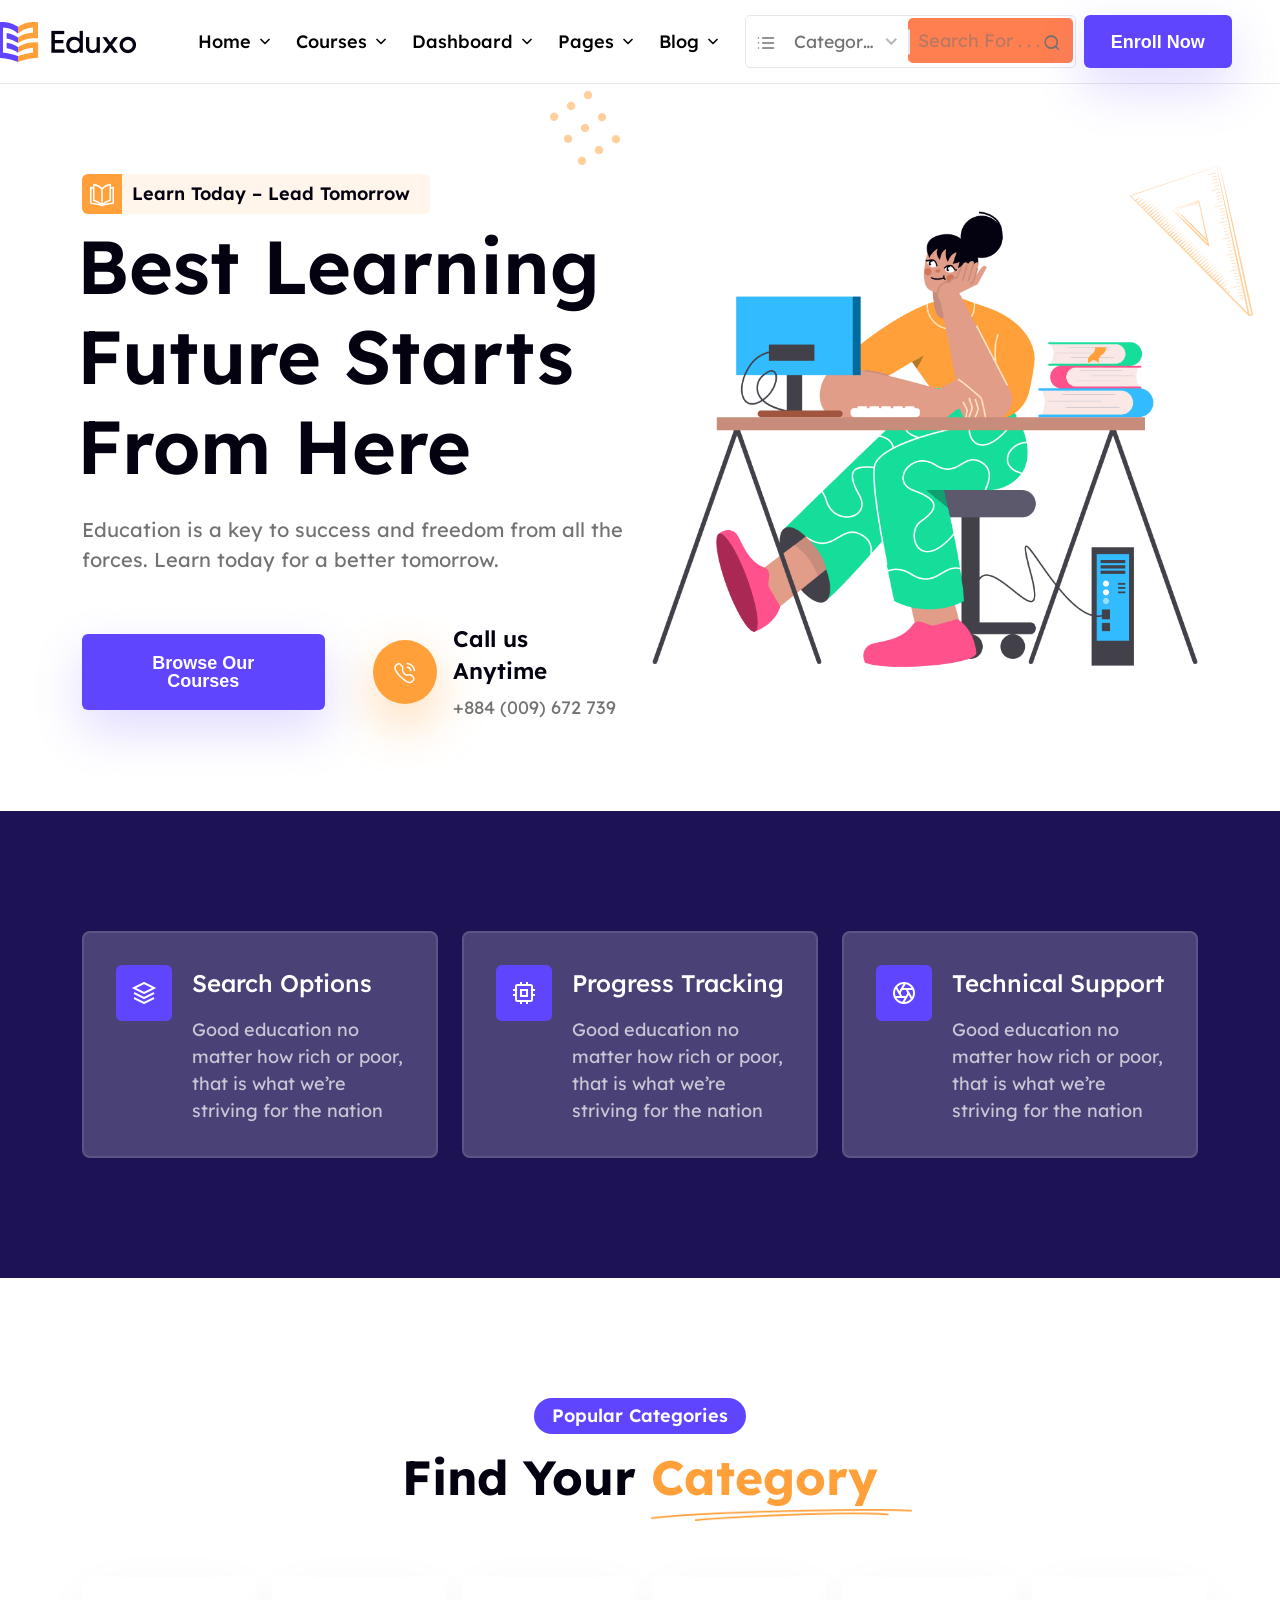
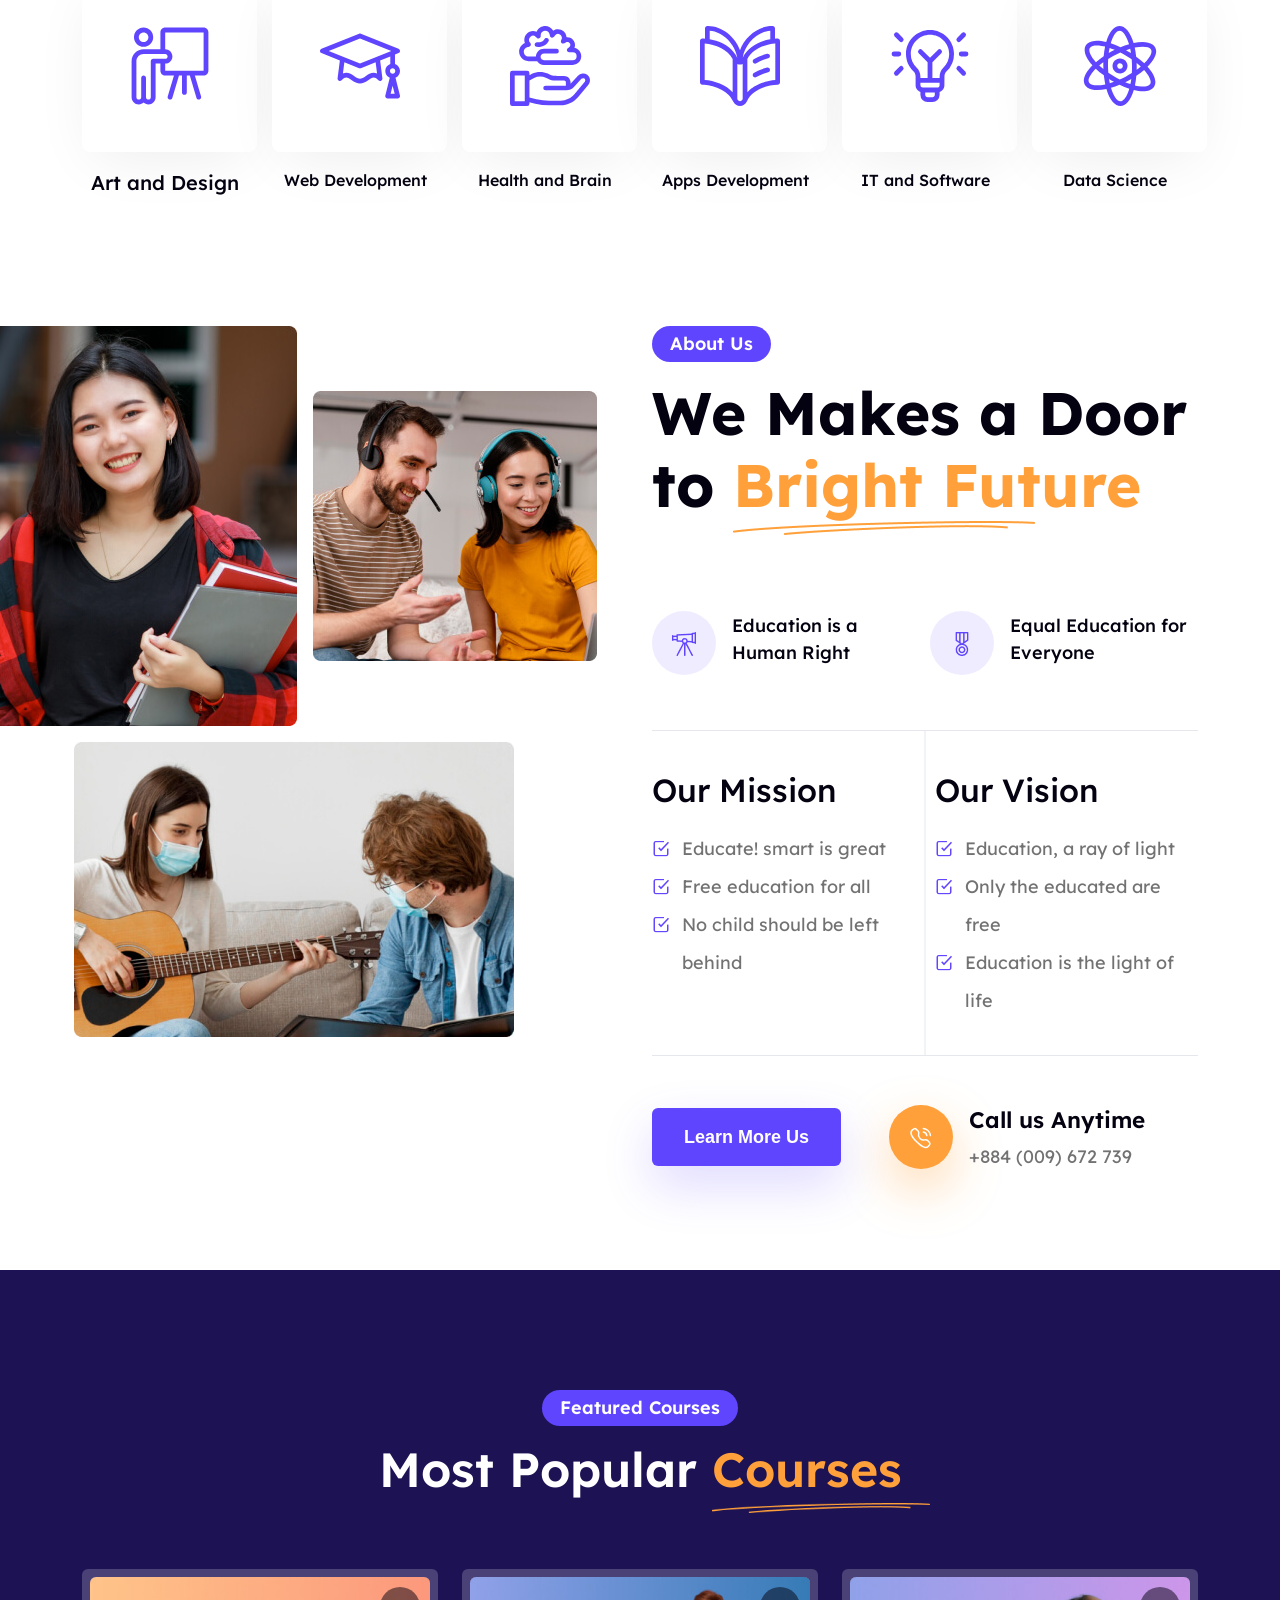
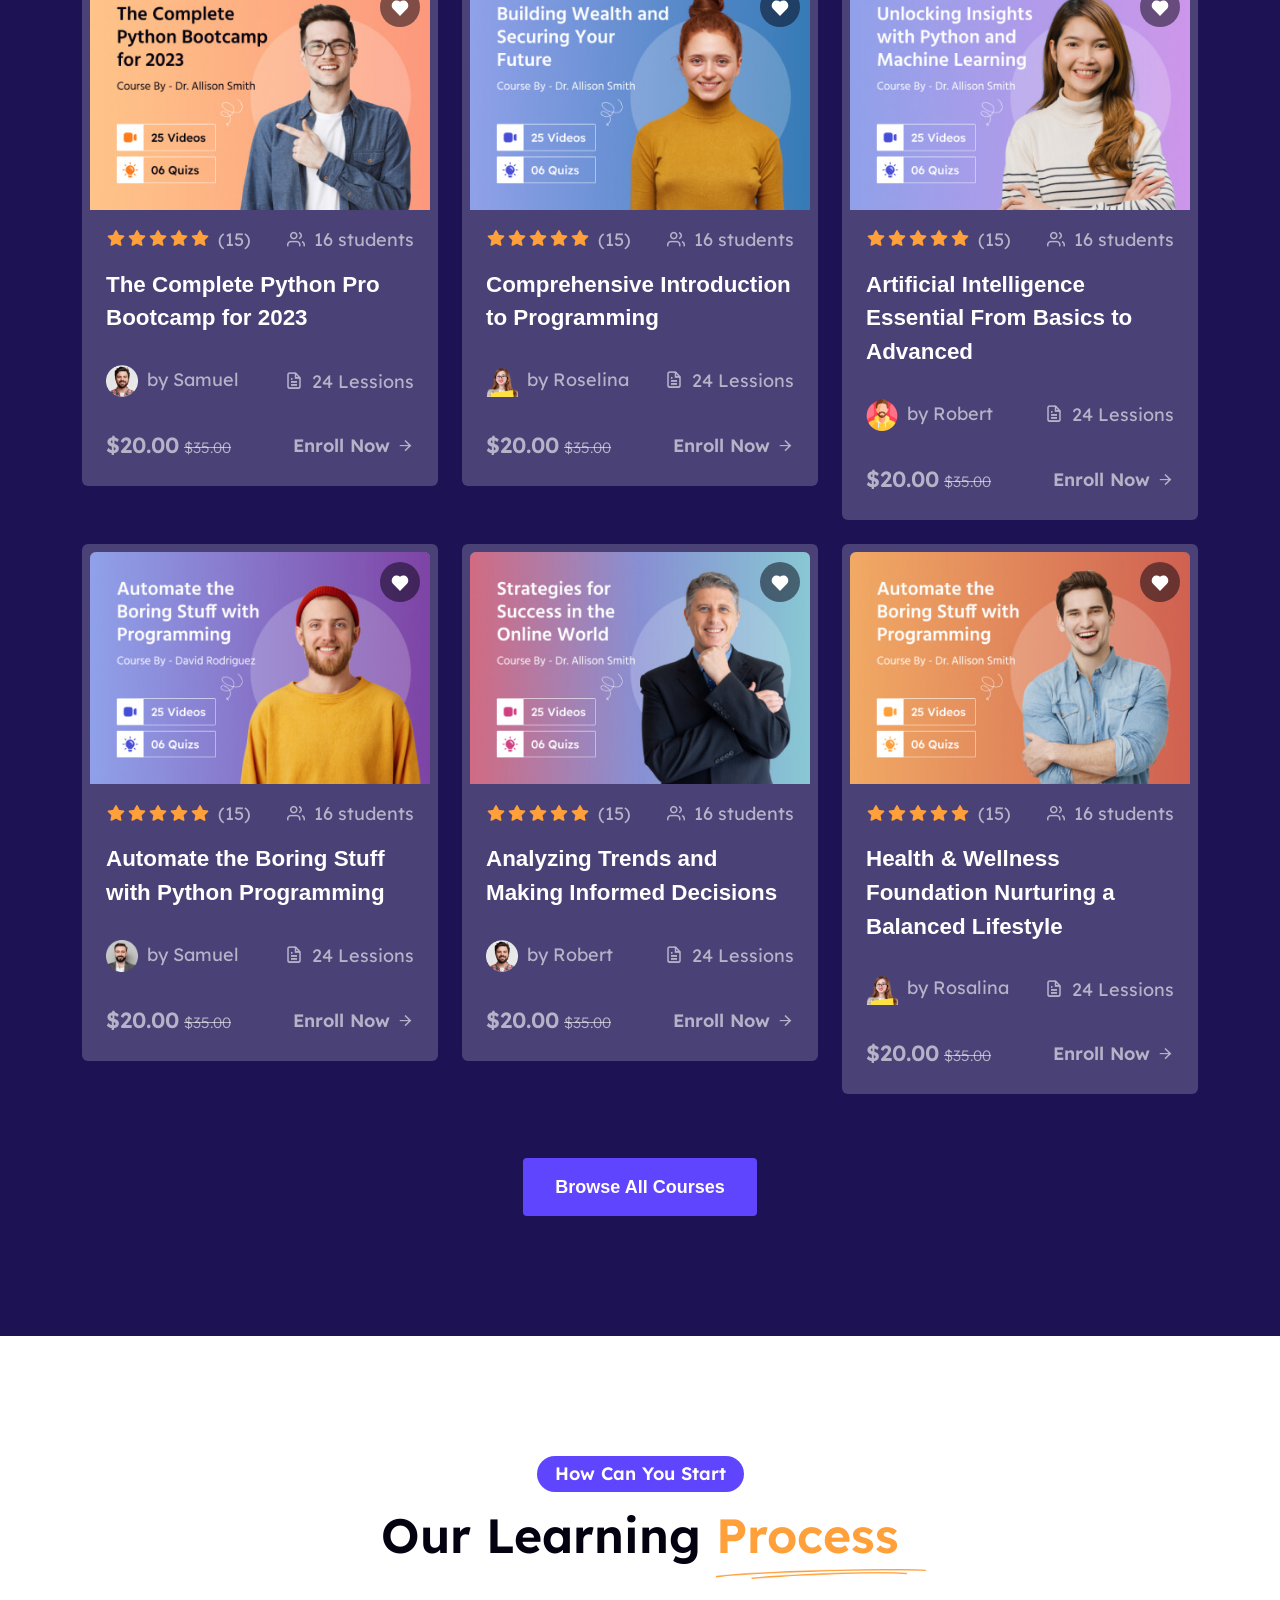
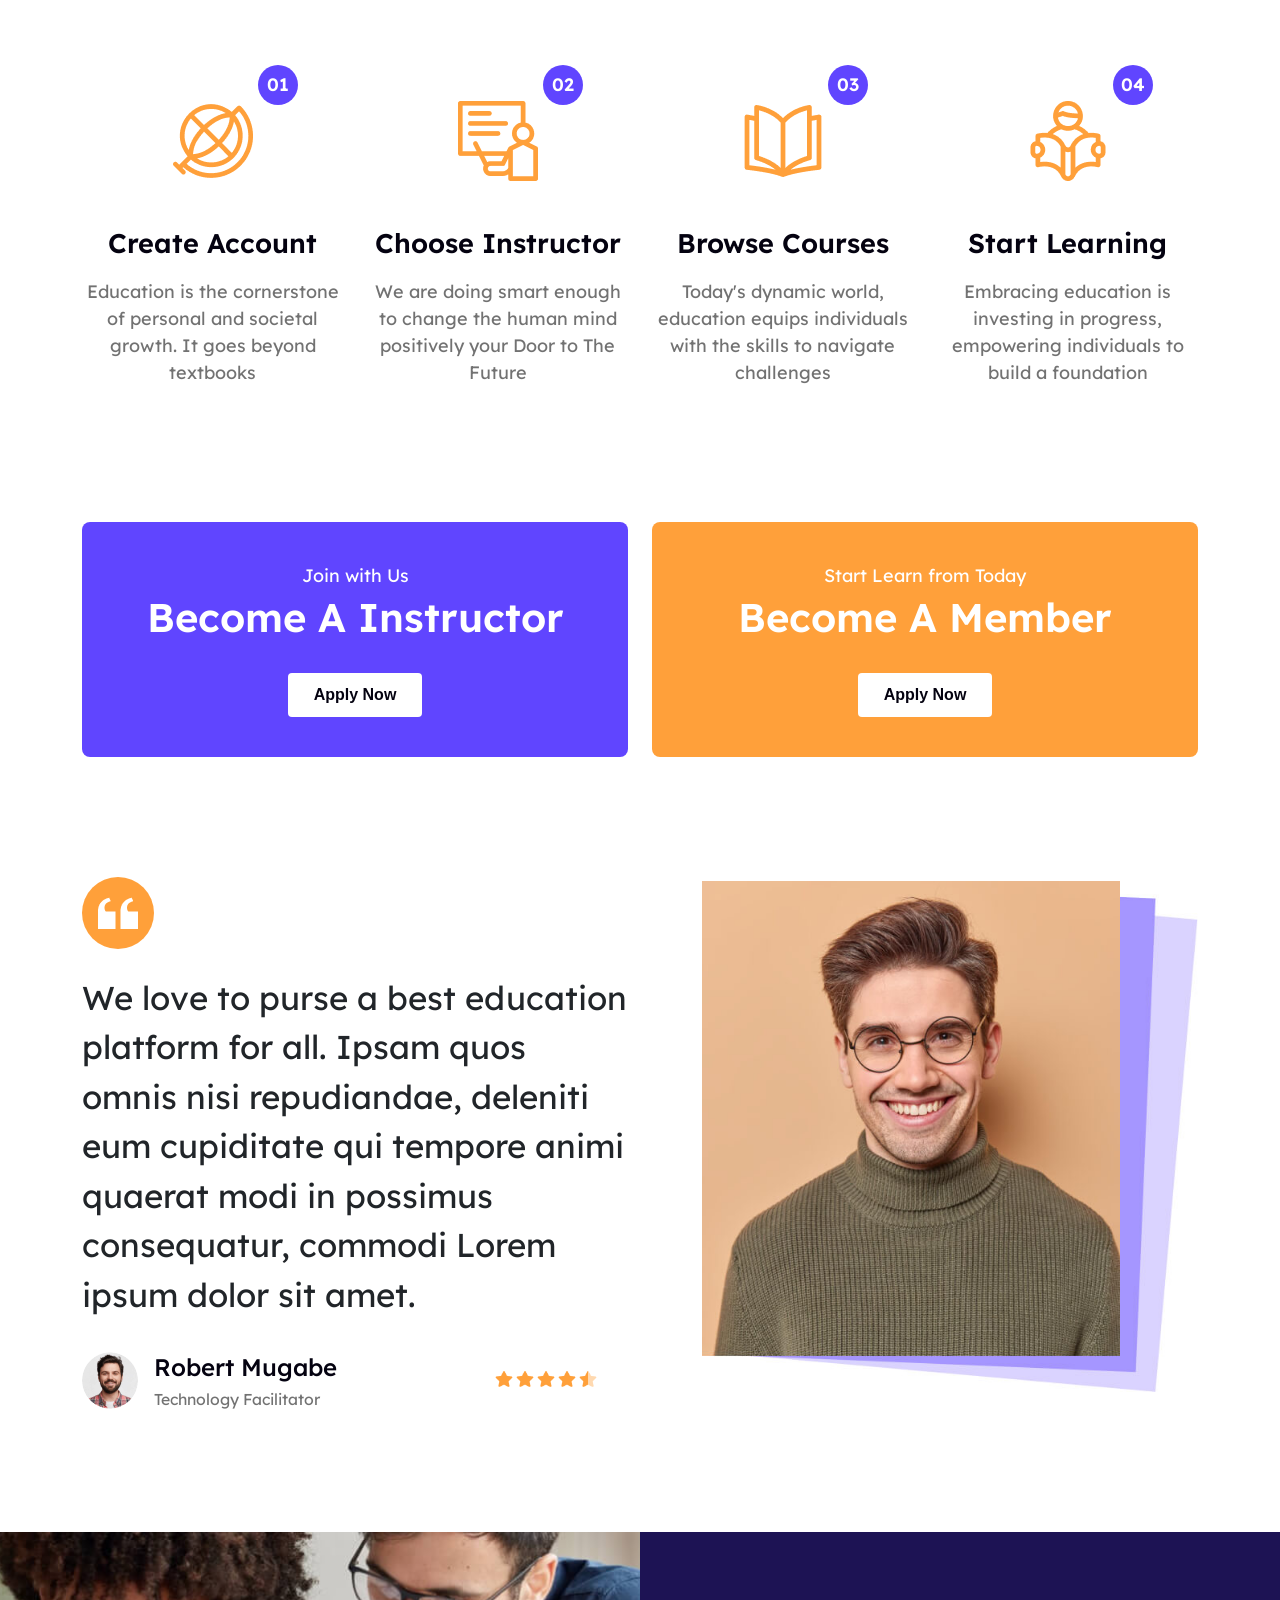
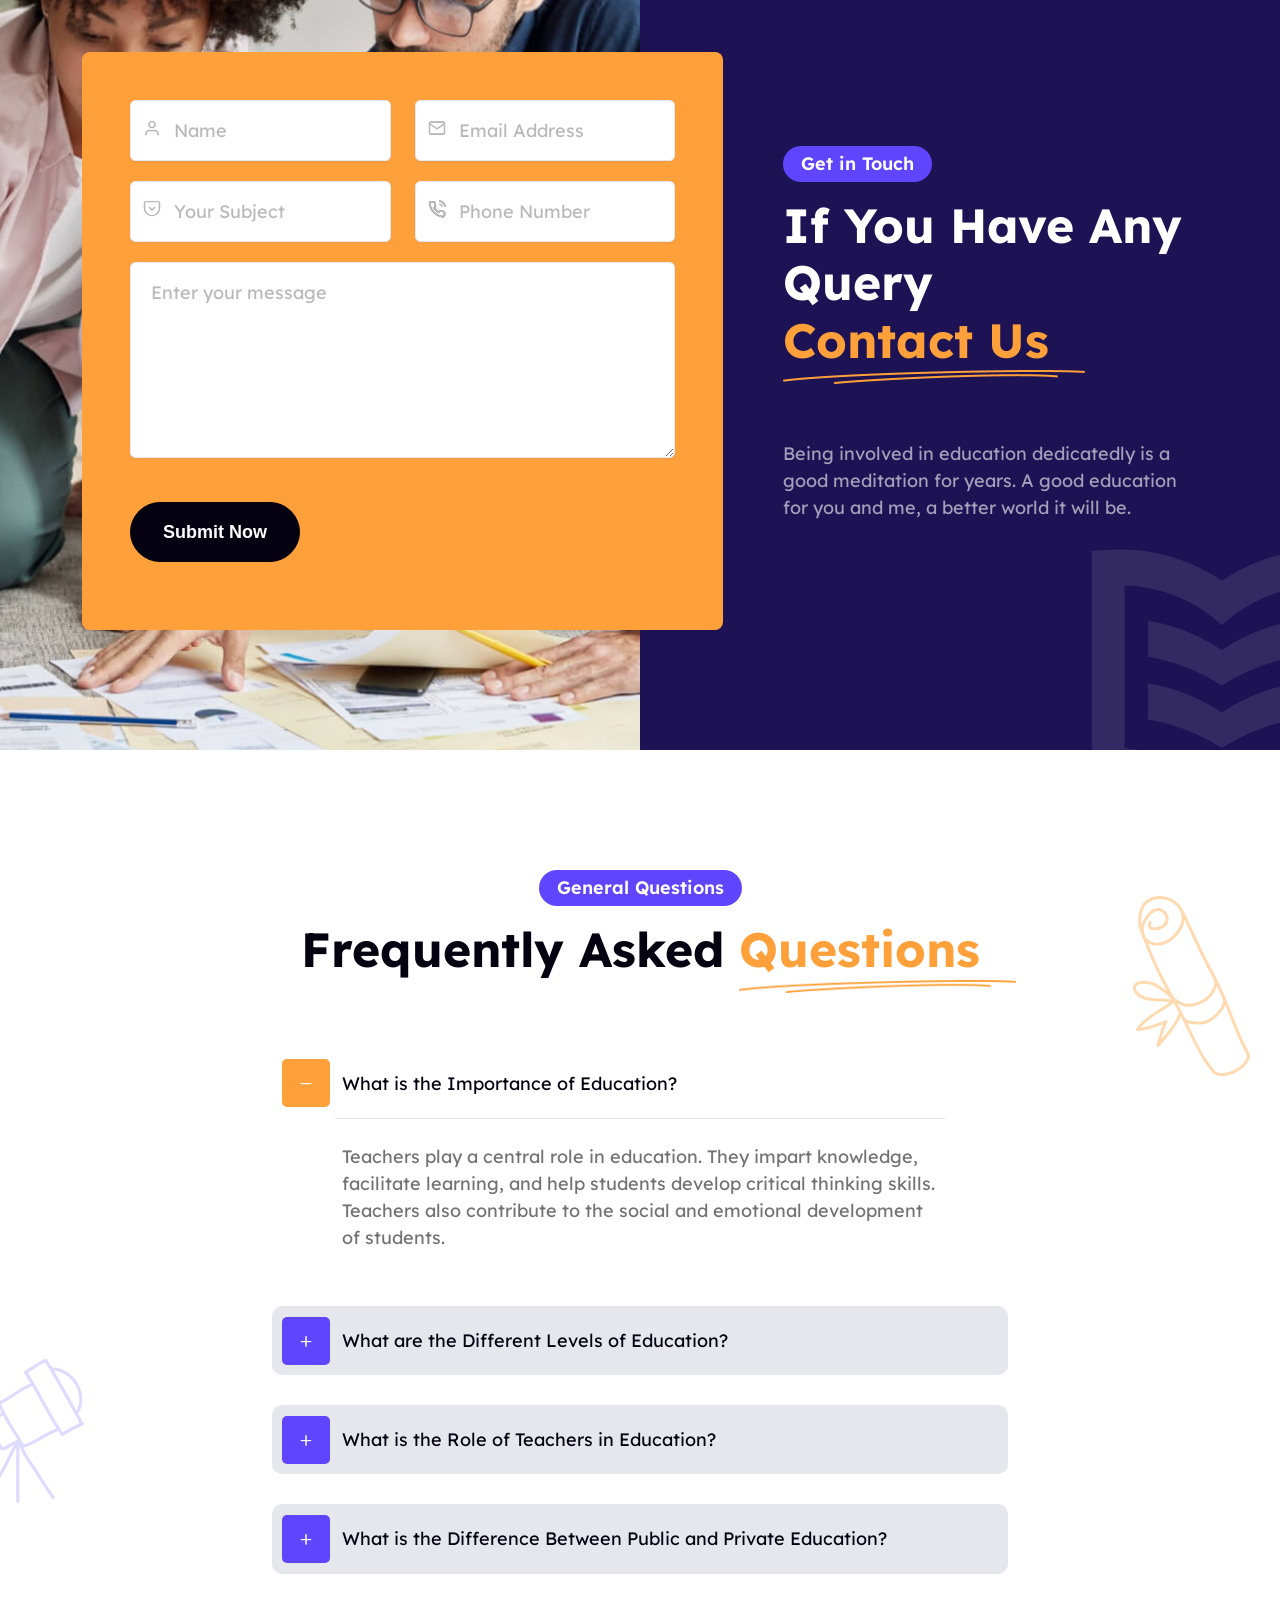
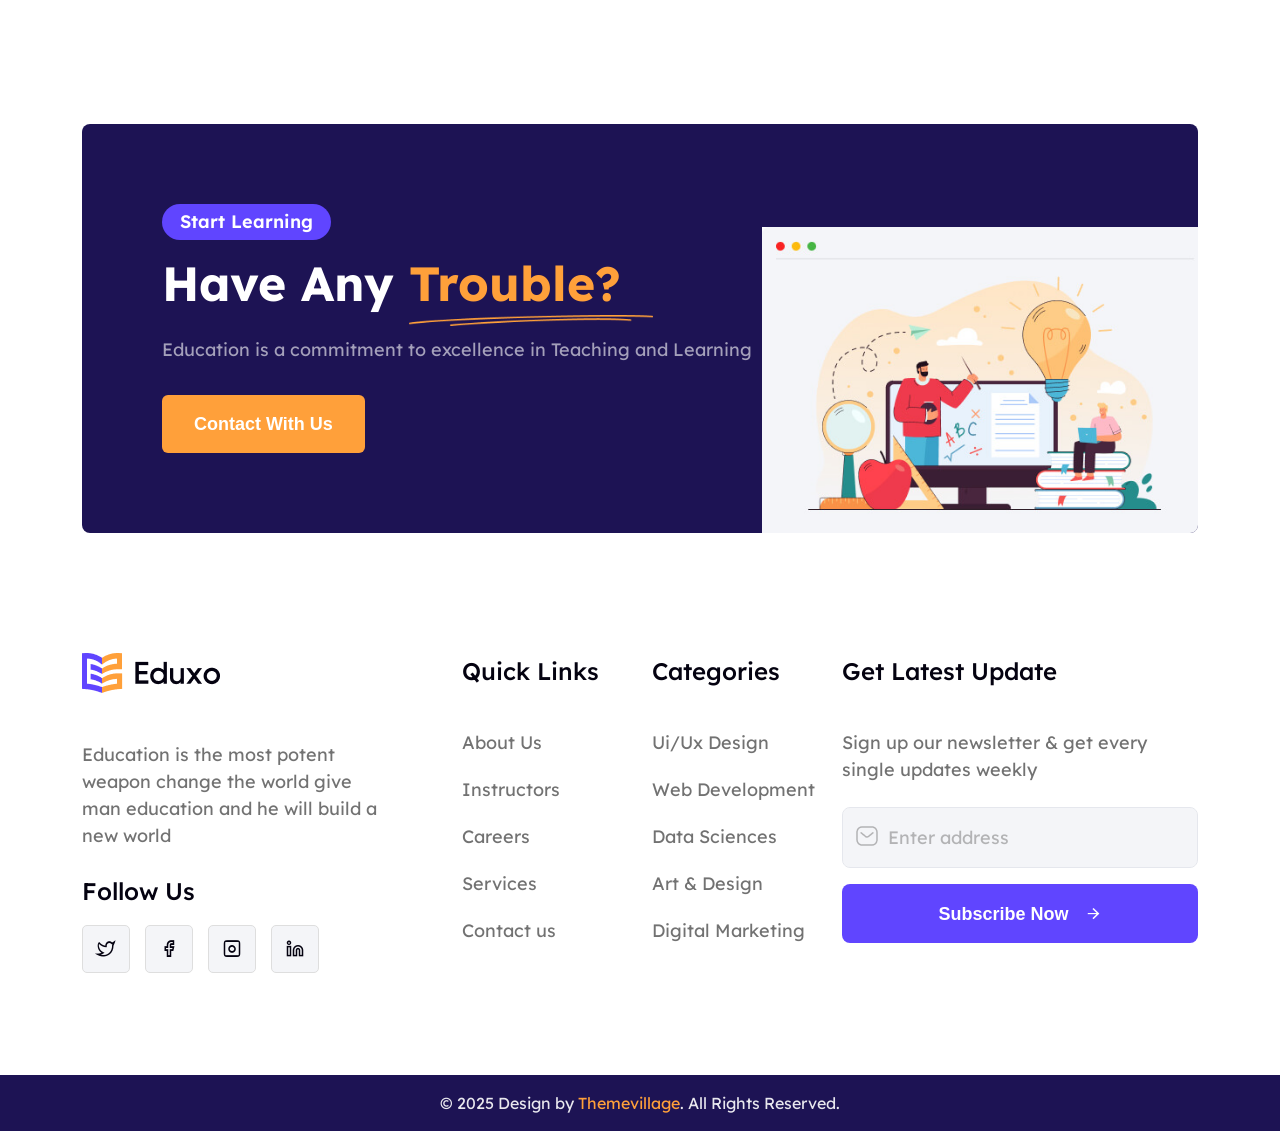
==== commit c5be2e88: "header set" ====
--- a/index-3.html
+++ b/index-3.html
@@ -1,8 +1,5 @@
 <!DOCTYPE html>
 <html lang="zxx">
-
-
-<!-- Mirrored from html.theme-village.com/eduxo/demo/index-3.html by HTTrack Website Copier/3.x [XR&CO'2014], Tue, 03 Jun 2025 17:22:03 GMT -->
 <head>
   <meta charset="utf-8" />
   <meta http-equiv="x-ua-compatible" content="ie=edge" />
--- a/css/nice-select2.css
+++ b/css/nice-select2.css
@@ -1,3 +1,233 @@
-.nice-select{-webkit-tap-highlight-color:rgba(0,0,0,0);background-color:#fff;border-radius:5px;border:solid 1px #e8e8e8;box-sizing:border-box;clear:both;cursor:pointer;display:block;float:left;font-family:inherit;font-size:14px;font-weight:normal;height:38px;line-height:36px;outline:none;padding-left:18px;padding-right:30px;position:relative;text-align:left !important;transition:all .2s ease-in-out;user-select:none;white-space:nowrap;width:auto}.nice-select:hover{border-color:#dbdbdb}.nice-select:active,.nice-select.open,.nice-select:focus{border-color:#999}.nice-select:after{border-bottom:2px solid #999;border-right:2px solid #999;content:"";display:block;height:5px;margin-top:-4px;pointer-events:none;position:absolute;right:12px;top:50%;transform-origin:66% 66%;transform:rotate(45deg);transition:all .15s ease-in-out;width:5px}.nice-select.open:after{transform:rotate(-135deg)}.nice-select.open .nice-select-dropdown{opacity:1;pointer-events:auto;transform:scale(1) translateY(0)}.nice-select.disabled{border-color:#ededed;color:#999;pointer-events:none}.nice-select.disabled:after{border-color:#ccc}.nice-select.wide{width:100%}.nice-select.wide .nice-select-dropdown{left:0 !important;right:0 !important}.nice-select.right{float:right}.nice-select.right .nice-select-dropdown{left:auto;right:0}.nice-select.small{font-size:12px;height:36px;line-height:34px}.nice-select.small:after{height:4px;width:4px}.nice-select.small .option{line-height:34px;min-height:34px}.nice-select .nice-select-dropdown{margin-top:4px;background-color:#fff;border-radius:5px;box-shadow:0 0 0 1px rgba(68,68,68,.11);pointer-events:none;position:absolute;top:100%;left:0;transform-origin:50% 0;transform:scale(0.75) translateY(19px);transition:all .2s cubic-bezier(0.5, 0, 0, 1.25),opacity .15s ease-out;z-index:9;opacity:0}.nice-select .list{border-radius:5px;box-sizing:border-box;overflow:hidden;padding:0;max-height:210px;overflow-y:auto}.nice-select .list:hover .option:not(:hover){background-color:rgba(0,0,0,0) !important}.nice-select .option{cursor:pointer;font-weight:400;line-height:40px;list-style:none;outline:none;padding-left:18px;padding-right:29px;text-align:left;transition:all .2s}.nice-select .option:hover,.nice-select .option.focus,.nice-select .option.selected.focus{background-color:#f6f6f6}.nice-select .option.selected{font-weight:bold}.nice-select .option.disabled{background-color:rgba(0,0,0,0);color:#999;cursor:default}.nice-select .optgroup{font-weight:bold}.no-csspointerevents .nice-select .nice-select-dropdown{display:none}.no-csspointerevents .nice-select.open .nice-select-dropdown{display:block}.nice-select .list::-webkit-scrollbar{width:0}.nice-select .has-multiple{white-space:inherit;height:auto;padding:7px 12px;min-height:36px;line-height:22px}.nice-select .has-multiple span.current{border:1px solid #ccc;background:#eee;padding:0 10px;border-radius:3px;display:inline-block;line-height:24px;font-size:14px;margin-bottom:3px;margin-right:3px}.nice-select .has-multiple .multiple-options{display:block;line-height:24px;padding:0}.nice-select .nice-select-search-box{box-sizing:border-box;width:100%;padding:5px;pointer-events:none;border-radius:5px 5px 0 0}.nice-select .nice-select-search{box-sizing:border-box;background-color:#fff;border:1px solid #e8e8e8;border-radius:3px;color:#444;display:inline-block;vertical-align:middle;padding:7px 12px;margin:0 10px 0 0;width:100%;min-height:36px;line-height:22px;height:auto;outline:0 !important;font-size:14px}
+.nice-select {
+    -webkit-tap-highlight-color: rgba(0, 0, 0, 0);
+    background-color: #fff;
+    border-radius: 5px;
+    border: solid 1px #e8e8e8;
+    box-sizing: border-box;
+    clear: both;
+    cursor: pointer;
+    display: block;
+    float: left;
+    font-family: inherit;
+    font-size: 14px;
+    font-weight: normal;
+    height: 38px;
+    line-height: 36px;
+    outline: none;
+    padding-left: 18px;
+    padding-right: 30px;
+    position: relative;
+    text-align: left !important;
+    transition: all .2s ease-in-out;
+    user-select: none;
+    white-space: nowrap;
+    width: auto
+}
+
+.nice-select:hover {
+    border-color: #dbdbdb
+}
+
+.nice-select:active,
+.nice-select.open,
+.nice-select:focus {
+    border-color: #999
+}
+
+.nice-select:after {
+    border-bottom: 2px solid #999;
+    border-right: 2px solid #999;
+    content: "";
+    display: block;
+    height: 5px;
+    margin-top: -4px;
+    pointer-events: none;
+    position: absolute;
+    right: 12px;
+    top: 50%;
+    transform-origin: 66% 66%;
+    transform: rotate(45deg);
+    transition: all .15s ease-in-out;
+    width: 5px
+}
+
+.nice-select.open:after {
+    transform: rotate(-135deg)
+}
+
+.nice-select.open .nice-select-dropdown {
+    opacity: 1;
+    pointer-events: auto;
+    transform: scale(1) translateY(0)
+}
+
+.nice-select.disabled {
+    border-color: #ededed;
+    color: #999;
+    pointer-events: none
+}
+
+.nice-select.disabled:after {
+    border-color: #ccc
+}
+
+.nice-select.wide {
+    width: 100%
+}
+
+.nice-select.wide .nice-select-dropdown {
+    left: 0 !important;
+    right: 0 !important
+}
+
+.nice-select.right {
+    float: right
+}
+
+.nice-select.right .nice-select-dropdown {
+    left: auto;
+    right: 0
+}
+
+.nice-select.small {
+    font-size: 12px;
+    height: 36px;
+    line-height: 34px
+}
+
+.nice-select.small:after {
+    height: 4px;
+    width: 4px
+}
+
+.nice-select.small .option {
+    line-height: 34px;
+    min-height: 34px
+}
+
+.nice-select .nice-select-dropdown {
+    margin-top: 4px;
+    background-color: #fff;
+    border-radius: 5px;
+    box-shadow: 0 0 0 1px rgba(68, 68, 68, .11);
+    pointer-events: none;
+    position: absolute;
+    top: 100%;
+    left: 0;
+    transform-origin: 50% 0;
+    transform: scale(0.75) translateY(19px);
+    transition: all .2s cubic-bezier(0.5, 0, 0, 1.25), opacity .15s ease-out;
+    z-index: 9;
+    opacity: 0
+}
+
+.nice-select .list {
+    border-radius: 5px;
+    box-sizing: border-box;
+    overflow: hidden;
+    padding: 0;
+    max-height: 210px;
+    overflow-y: auto
+}
+
+.nice-select .list:hover .option:not(:hover) {
+    background-color: rgba(0, 0, 0, 0) !important
+}
+
+.nice-select .option {
+    cursor: pointer;
+    font-weight: 400;
+    line-height: 40px;
+    list-style: none;
+    outline: none;
+    padding-left: 18px;
+    padding-right: 29px;
+    text-align: left;
+    transition: all .2s
+}
+
+.nice-select .option:hover,
+.nice-select .option.focus,
+.nice-select .option.selected.focus {
+    background-color: #f6f6f6
+}
+
+.nice-select .option.selected {
+    font-weight: bold
+}
+
+.nice-select .option.disabled {
+    background-color: rgba(0, 0, 0, 0);
+    color: #999;
+    cursor: default
+}
+
+.nice-select .optgroup {
+    font-weight: bold
+}
+
+.no-csspointerevents .nice-select .nice-select-dropdown {
+    display: none
+}
+
+.no-csspointerevents .nice-select.open .nice-select-dropdown {
+    display: block
+}
+
+.nice-select .list::-webkit-scrollbar {
+    width: 0
+}
+
+.nice-select .has-multiple {
+    white-space: inherit;
+    height: auto;
+    padding: 7px 12px;
+    min-height: 36px;
+    line-height: 22px
+}
+
+.nice-select .has-multiple span.current {
+    border: 1px solid #ccc;
+    background: #eee;
+    padding: 0 10px;
+    border-radius: 3px;
+    display: inline-block;
+    line-height: 24px;
+    font-size: 14px;
+    margin-bottom: 3px;
+    margin-right: 3px
+}
+
+.nice-select .has-multiple .multiple-options {
+    display: block;
+    line-height: 24px;
+    padding: 0
+}
+
+.nice-select .nice-select-search-box {
+    box-sizing: border-box;
+    width: 100%;
+    padding: 5px;
+    pointer-events: none;
+    border-radius: 5px 5px 0 0
+}
+
+.nice-select .nice-select-search {
+    box-sizing: border-box;
+    background-color: #fff;
+    border: 1px solid #e8e8e8;
+    border-radius: 3px;
+    color: #444;
+    display: inline-block;
+    vertical-align: middle;
+    padding: 7px 12px;
+    margin: 0 10px 0 0;
+    width: 100%;
+    min-height: 36px;
+    line-height: 22px;
+    height: auto;
+    outline: 0 !important;
+    font-size: 14px
+}
 
 /*# sourceMappingURL=nice-select2.css.map*/
--- a/css/style.css
+++ b/css/style.css
@@ -1,8 +1,22596 @@
-@charset "UTF-8";@import url("https://fonts.googleapis.com/css2?family=Hind:wght@400;500;600&amp;family=Lexend:wght@500;600;700&amp;display=swap");:root{--primary:#6045ff;--primary-rgb:96,69,255;--secondary:#ffa03a;--secondary-rgb:255,160,58;--white:#fff;--white-rgb:255,255,255;--shade:#f4f5f8;--success:#35cc6c;--body-color:#727272;--mute:hsla(0,0%,44.7%,0.5);--mute-alt:hsla(0,0%,100%,0.6);--black:#000;--black-rgb:0,0;--tertiary:#fe5900;--headings-color:#040210;--blue:#1d1354;--border-color:#e5e7ed;--light:rgba(96,69,255,0.1);--bs-light-rgb:96,69,255;--bs-bg-opacity:0.1}.bg-light{--bs-bg-opacity:0.1!important}.course-entry-2 .card-body .course-footer .price a,.course-tab ul.nav li button a,.h1 a,.h2 a,.h3 a,.h4 a,.h5 a,.h6 a,.payment-option .accordion-button a,.product-details .product-price a,h1 a,h2 a,h3 a,h4 a,h5 a,h6 a{color:#040210;text-decoration:none}.course-entry-2 .card-body .course-footer .price a:hover,.course-tab ul.nav li button a:hover,.h1 a:hover,.h2 a:hover,.h3 a:hover,.h4 a:hover,.h5 a:hover,.h6 a:hover,.payment-option .accordion-button a:hover,.product-details .product-price a:hover,h1 a:hover,h2 a:hover,h3 a:hover,h4 a:hover,h5 a:hover,h6 a:hover{color:#6045ff}
+@charset "UTF-8";
+/* @import url("https://fonts.googleapis.com/css2?family=Hind:wght@400;500;600&amp;family=Lexend:wght@500;600;700&amp;display=swap"); */
+@import url('https://fonts.googleapis.com/css2?family=Inter:ital,opsz,wght@0,14..32,100..900;1,14..32,100..900&family=Lexend:wght@100..900&display=swap');
+
+:root {
+    --primary: #6045ff;
+    --primary-rgb: 96, 69, 255;
+    --secondary: #ffa03a;
+    --secondary-rgb: 255, 160, 58;
+    --white: #fff;
+    --white-rgb: 255, 255, 255;
+    --shade: #f4f5f8;
+    --success: #35cc6c;
+    --body-color: #727272;
+    --mute: hsla(0, 0%, 44.7%, 0.5);
+    --mute-alt: hsla(0, 0%, 100%, 0.6);
+    --black: #000;
+    --black-rgb: 0, 0;
+    --tertiary: #fe5900;
+    --headings-color: #040210;
+    --blue: #1d1354;
+    --border-color: #e5e7ed;
+    --light: rgba(96, 69, 255, 0.1);
+    --bs-light-rgb: 96, 69, 255;
+    --bs-bg-opacity: 0.1
+}
+
+.bg-light {
+    --bs-bg-opacity: 0.1 !important
+}
+
+.course-entry-2 .card-body .course-footer .price a,
+.course-tab ul.nav li button a,
+.h1 a,
+.h2 a,
+.h3 a,
+.h4 a,
+.h5 a,
+.h6 a,
+.payment-option .accordion-button a,
+.product-details .product-price a,
+h1 a,
+h2 a,
+h3 a,
+h4 a,
+h5 a,
+h6 a {
+    color: #040210;
+    text-decoration: none
+}
+
+.course-entry-2 .card-body .course-footer .price a:hover,
+.course-tab ul.nav li button a:hover,
+.h1 a:hover,
+.h2 a:hover,
+.h3 a:hover,
+.h4 a:hover,
+.h5 a:hover,
+.h6 a:hover,
+.payment-option .accordion-button a:hover,
+.product-details .product-price a:hover,
+h1 a:hover,
+h2 a:hover,
+h3 a:hover,
+h4 a:hover,
+h5 a:hover,
+h6 a:hover {
+    color: #6045ff
+}
 
 /*!
  * Bootstrap  v5.3.3 (https://getbootstrap.com/)
  * Copyright 2011-2024 The Bootstrap Authors
  * Licensed under MIT (https://github.com/twbs/bootstrap/blob/main/LICENSE)
- */:root,[data-bs-theme=light]{--bs-indigo:#6610f2;--bs-purple:#6f42c1;--bs-pink:#d63384;--bs-red:#dc3545;--bs-orange:#fd7e14;--bs-yellow:#ffc107;--bs-green:#198754;--bs-teal:#20c997;--bs-cyan:#0dcaf0;--bs-black:#000;--bs-white:#fff;--bs-gray:#6c757d;--bs-gray-dark:#343a40;--bs-gray-100:#f8f9fa;--bs-gray-200:#e9ecef;--bs-gray-300:#dee2e6;--bs-gray-400:#ced4da;--bs-gray-500:#adb5bd;--bs-gray-600:#6c757d;--bs-gray-700:#495057;--bs-gray-800:#343a40;--bs-gray-900:#212529;--bs-primary:#6045ff;--bs-secondary:#ffa03a;--bs-success:#35cc6c;--bs-info:#fff;--bs-shade:#f4f5f8;--bs-light:rgba(96,69,255,0.1);--bs-danger:#fe5900;--bs-dark:#040210;--bs-mute:hsla(0,0%,44.7%,0.5);--bs-tertiary:#fe5900;--bs-blue:#1d1354;--bs-body:#727272;--bs-alt-blue:#040210;--bs-primary-rgb:96,69,255;--bs-secondary-rgb:255,160,58;--bs-success-rgb:53,204,108;--bs-info-rgb:255,255,255;--bs-shade-rgb:244,245,248;--bs-light-rgb:96,69,255;--bs-danger-rgb:254,89,0;--bs-dark-rgb:4,2,16;--bs-mute-rgb:114,114,114;--bs-tertiary-rgb:254,89,0;--bs-blue-rgb:29,19,84;--bs-body-rgb:114,114,114;--bs-alt-blue-rgb:4,2,16;--bs-primary-text-emphasis:rgb(38.4,27.6,102);--bs-secondary-text-emphasis:rgb(102,64,23.2);--bs-success-text-emphasis:rgb(21.2,81.6,43.2);--bs-info-text-emphasis:rgb(5.2,80.8,96);--bs-warning-text-emphasis:rgb(102,77.2,2.8);--bs-danger-text-emphasis:rgb(88,21.2,27.6);--bs-light-text-emphasis:#495057;--bs-dark-text-emphasis:#495057;--bs-primary-bg-subtle:rgb(223.2,217.8,255);--bs-secondary-bg-subtle:rgb(255,236,215.6);--bs-success-bg-subtle:rgb(214.6,244.8,225.6);--bs-info-bg-subtle:rgb(206.6,244.4,252);--bs-warning-bg-subtle:rgb(255,242.6,205.4);--bs-danger-bg-subtle:rgb(248,214.6,217.8);--bs-light-bg-subtle:rgb(251.5,252,252.5);--bs-dark-bg-subtle:#ced4da;--bs-primary-border-subtle:rgb(191.4,180.6,255);--bs-secondary-border-subtle:rgb(255,217,176.2);--bs-success-border-subtle:rgb(174.2,234.6,196.2);--bs-info-border-subtle:rgb(158.2,233.8,249);--bs-warning-border-subtle:rgb(255,230.2,155.8);--bs-danger-border-subtle:rgb(241,174.2,180.6);--bs-light-border-subtle:#e9ecef;--bs-dark-border-subtle:#adb5bd;--bs-white-rgb:255,255,255;--bs-black-rgb:0,0,0;--bs-font-sans-serif:system-ui,-apple-system,"Segoe UI",Roboto,"Helvetica Neue","Noto Sans","Liberation Sans",Arial,sans-serif,"Apple Color Emoji","Segoe UI Emoji","Segoe UI Symbol","Noto Color Emoji";--bs-font-monospace:SFMono-Regular,Menlo,Monaco,Consolas,"Liberation Mono","Courier New",monospace;--bs-gradient:linear-gradient(180deg,hsla(0,0%,100%,0.15),hsla(0,0%,100%,0));--bs-body-font-family:"Hind",sans-serif;--bs-body-font-size:1.125rem;--bs-body-font-weight:400;--bs-body-line-height:1.5;--bs-body-color:#727272;--bs-body-color-rgb:114,114,114;--bs-body-bg:#fff;--bs-body-bg-rgb:255,255,255;--bs-emphasis-color:#000;--bs-emphasis-color-rgb:0,0,0;--bs-secondary-color:hsla(0,0%,44.7%,0.75);--bs-secondary-color-rgb:114,114,114;--bs-secondary-bg:#e9ecef;--bs-secondary-bg-rgb:233,236,239;--bs-tertiary-color:hsla(0,0%,44.7%,0.5);--bs-tertiary-color-rgb:114,114,114;--bs-tertiary-bg:#f8f9fa;--bs-tertiary-bg-rgb:248,249,250;--bs-heading-color:#040210;--bs-link-color:#6045ff;--bs-link-color-rgb:96,69,255;--bs-link-decoration:underline;--bs-link-hover-color:rgb(76.8,55.2,204);--bs-link-hover-color-rgb:77,55,204;--bs-code-color:#d63384;--bs-highlight-color:#727272;--bs-highlight-bg:rgb(255,242.6,205.4);--bs-border-width:1px;--bs-border-style:solid;--bs-border-color:#e5e7ed;--bs-border-color-translucent:rgba(0,0,0,0.175);--bs-border-radius:0.375rem;--bs-border-radius-sm:0.25rem;--bs-border-radius-lg:0.5rem;--bs-border-radius-xl:1rem;--bs-border-radius-xxl:2rem;--bs-border-radius-2xl:var(--bs-border-radius-xxl);--bs-border-radius-pill:50rem;--bs-box-shadow:1.25rem 1.25rem 4.375rem -0.5rem rgba(4,2,16,0.1);--bs-box-shadow-sm:0 0.125rem 0.25rem rgba(0,0,0,0.075);--bs-box-shadow-lg:0 1rem 3rem rgba(0,0,0,0.175);--bs-box-shadow-inset:inset 0 1px 2px rgba(0,0,0,0.075);--bs-focus-ring-width:0.25rem;--bs-focus-ring-opacity:0.25;--bs-focus-ring-color:rgba(96,69,255,0.25);--bs-form-valid-color:#35cc6c;--bs-form-valid-border-color:#35cc6c;--bs-form-invalid-color:#dc3545;--bs-form-invalid-border-color:#dc3545}[data-bs-theme=dark]{color-scheme:dark;--bs-body-color:#dee2e6;--bs-body-color-rgb:222,226,230;--bs-body-bg:#212529;--bs-body-bg-rgb:33,37,41;--bs-emphasis-color:#fff;--bs-emphasis-color-rgb:255,255,255;--bs-secondary-color:rgba(222,226,230,0.75);--bs-secondary-color-rgb:222,226,230;--bs-secondary-bg:#343a40;--bs-secondary-bg-rgb:52,58,64;--bs-tertiary-color:rgba(222,226,230,0.5);--bs-tertiary-color-rgb:222,226,230;--bs-tertiary-bg:rgb(42.5,47.5,52.5);--bs-tertiary-bg-rgb:43,48,53;--bs-primary-text-emphasis:rgb(159.6,143.4,255);--bs-secondary-text-emphasis:rgb(255,198,136.8);--bs-success-text-emphasis:rgb(133.8,224.4,166.8);--bs-info-text-emphasis:rgb(109.8,223.2,246);--bs-warning-text-emphasis:rgb(255,217.8,106.2);--bs-danger-text-emphasis:rgb(234,133.8,143.4);--bs-light-text-emphasis:#f8f9fa;--bs-dark-text-emphasis:#dee2e6;--bs-primary-bg-subtle:rgb(19.2,13.8,51);--bs-secondary-bg-subtle:rgb(51,32,11.6);--bs-success-bg-subtle:rgb(10.6,40.8,21.6);--bs-info-bg-subtle:rgb(2.6,40.4,48);--bs-warning-bg-subtle:rgb(51,38.6,1.4);--bs-danger-bg-subtle:rgb(44,10.6,13.8);--bs-light-bg-subtle:#343a40;--bs-dark-bg-subtle:#1a1d20;--bs-primary-border-subtle:rgb(57.6,41.4,153);--bs-secondary-border-subtle:rgb(153,96,34.8);--bs-success-border-subtle:rgb(31.8,122.4,64.8);--bs-info-border-subtle:rgb(7.8,121.2,144);--bs-warning-border-subtle:rgb(153,115.8,4.2);--bs-danger-border-subtle:rgb(132,31.8,41.4);--bs-light-border-subtle:#495057;--bs-dark-border-subtle:#343a40;--bs-heading-color:inherit;--bs-link-color:rgb(159.6,143.4,255);--bs-link-hover-color:rgb(178.68,165.72,255);--bs-link-color-rgb:160,143,255;--bs-link-hover-color-rgb:179,166,255;--bs-code-color:rgb(230.4,132.6,181.2);--bs-highlight-color:#dee2e6;--bs-highlight-bg:rgb(102,77.2,2.8);--bs-border-color:#495057;--bs-border-color-translucent:hsla(0,0%,100%,0.15);--bs-form-valid-color:rgb(117,183,152.4);--bs-form-valid-border-color:rgb(117,183,152.4);--bs-form-invalid-color:rgb(234,133.8,143.4);--bs-form-invalid-border-color:rgb(234,133.8,143.4)}*,:after,:before{box-sizing:border-box}@media (prefers-reduced-motion:no-preference){:root{scroll-behavior:smooth}}body{margin:0;font-family:var(--bs-body-font-family);font-size:var(--bs-body-font-size);font-weight:var(--bs-body-font-weight);line-height:var(--bs-body-line-height);color:var(--bs-body-color);text-align:var(--bs-body-text-align);background-color:var(--bs-body-bg);-webkit-text-size-adjust:100%;-webkit-tap-highlight-color:rgba(0,0,0,0)}hr{margin:1rem 0;color:inherit;border:0;border-top:var(--bs-border-width) solid;opacity:.25}.course-entry-2 .card-body .course-footer .price,.course-tab ul.nav li button,.h1,.h2,.h3,.h4,.h5,.h6,.payment-option .accordion-button,.product-details .product-price,h1,h2,h3,h4,h5,h6{margin-top:0;margin-bottom:.5rem;font-family:Lexend,sans-serif;font-weight:600;line-height:1.4;color:var(--bs-heading-color)}.h1,h1{font-size:calc(1.40625rem + 1.875vw)}@media (min-width:1200px){.h1,h1{font-size:2.8125rem}}.h2,h2{font-size:calc(1.35rem + 1.2vw)}@media (min-width:1200px){.h2,h2{font-size:2.25rem}}.h3,h3{font-size:calc(1.32188rem + .8625vw)}@media (min-width:1200px){.h3,h3{font-size:1.96875rem}}.h4,.product-details .product-price,h4{font-size:calc(1.29375rem + .525vw)}@media (min-width:1200px){.h4,.product-details .product-price,h4{font-size:1.6875rem}}.course-entry-2 .card-body .course-footer .price,.h5,h5{font-size:calc(1.26563rem + .1875vw)}@media (min-width:1200px){.course-entry-2 .card-body .course-footer .price,.h5,h5{font-size:1.40625rem}}.course-tab ul.nav li button,.h6,.payment-option .accordion-button,h6{font-size:1.125rem}p{margin-top:0;margin-bottom:1rem}abbr[title]{text-decoration:underline dotted;cursor:help;text-decoration-skip-ink:none}address{margin-bottom:1rem;font-style:normal;line-height:inherit}ol,ul{padding-left:2rem}dl,ol,ul{margin-top:0;margin-bottom:1rem}ol ol,ol ul,ul ol,ul ul{margin-bottom:0}dt{font-weight:700}dd{margin-bottom:.5rem;margin-left:0}blockquote{margin:0 0 1rem}b,strong{font-weight:bolder}.author-awards .award-stat p,.course-entry-3 .course-meta,.dashboard-sidebar .grettings,.instructor-sec-2 .instructor-card p,.small,small{font-size:.875em}.mark,mark{padding:.1875em;color:var(--bs-highlight-color);background-color:var(--bs-highlight-bg)}sub,sup{position:relative;font-size:.75em;line-height:0;vertical-align:baseline}sub{bottom:-.25em}sup{top:-.5em}a{color:rgba(var(--bs-link-color-rgb),var(--bs-link-opacity,1));text-decoration:underline}a:hover{--bs-link-color-rgb:var(--bs-link-hover-color-rgb)}a:not([href]):not([class]),a:not([href]):not([class]):hover{color:inherit;text-decoration:none}code,kbd,pre,samp{font-family:var(--bs-font-monospace);font-size:1em}pre{display:block;margin-top:0;margin-bottom:1rem;overflow:auto;font-size:.875em}pre code{font-size:inherit;color:inherit;word-break:normal}code{font-size:.875em;color:var(--bs-code-color);word-wrap:break-word}a>code{color:inherit}kbd{padding:.1875rem .375rem;font-size:.875em;color:var(--bs-body-bg);background-color:var(--bs-body-color);border-radius:.25rem}kbd kbd{padding:0;font-size:1em}figure{margin:0 0 1rem}img,svg{vertical-align:middle}table{caption-side:bottom;border-collapse:collapse}caption{padding-top:.5rem;padding-bottom:.5rem;color:var(--bs-secondary-color);text-align:left}th{text-align:inherit;text-align:-webkit-match-parent}tbody,td,tfoot,th,thead,tr{border:0 solid;border-color:inherit}label{display:inline-block}button{border-radius:0}button:focus:not(:focus-visible){outline:0}button,input,optgroup,select,textarea{margin:0;font-family:inherit;font-size:inherit;line-height:inherit}button,select{text-transform:none}[role=button]{cursor:pointer}select{word-wrap:normal}select:disabled{opacity:1}[list]:not([type=date]):not([type=datetime-local]):not([type=month]):not([type=week]):not([type=time])::-webkit-calendar-picker-indicator{display:none!important}[type=button],[type=reset],[type=submit],button{-webkit-appearance:button}[type=button]:not(:disabled),[type=reset]:not(:disabled),[type=submit]:not(:disabled),button:not(:disabled){cursor:pointer}::-moz-focus-inner{padding:0;border-style:none}textarea{resize:vertical}fieldset{min-width:0;padding:0;margin:0;border:0}legend{float:left;width:100%;padding:0;margin-bottom:.5rem;font-size:calc(1.275rem + .3vw);line-height:inherit}@media (min-width:1200px){legend{font-size:1.5rem}}legend+*{clear:left}::-webkit-datetime-edit-day-field,::-webkit-datetime-edit-fields-wrapper,::-webkit-datetime-edit-hour-field,::-webkit-datetime-edit-minute,::-webkit-datetime-edit-month-field,::-webkit-datetime-edit-text,::-webkit-datetime-edit-year-field{padding:0}::-webkit-inner-spin-button{height:auto}[type=search]{-webkit-appearance:textfield;outline-offset:-2px}::-webkit-search-decoration{-webkit-appearance:none}::-webkit-color-swatch-wrapper{padding:0}::file-selector-button{font:inherit;-webkit-appearance:button}output{display:inline-block}iframe{border:0}summary{display:list-item;cursor:pointer}progress{vertical-align:baseline}[hidden]{display:none!important}.lead,.lead-sm{font-size:calc(1.26563rem + .1875vw);font-weight:300}@media (min-width:1200px){.lead,.lead-sm{font-size:1.40625rem}}.display-1{font-size:calc(1.675rem + 5.1vw);font-weight:500;line-height:1.5}@media (min-width:1200px){.display-1{font-size:5.5rem}}.display-2,.sec-title{font-size:calc(1.475rem + 2.7vw);font-weight:500;line-height:1.5}@media (min-width:1200px){.display-2,.sec-title{font-size:3.5rem}}.display-3{font-size:calc(1.375rem + 1.5vw);font-weight:500;line-height:1.5}@media (min-width:1200px){.display-3{font-size:2.5rem}}.display-4{font-size:calc(1.325rem + .9vw);font-weight:500;line-height:1.5}@media (min-width:1200px){.display-4{font-size:2rem}}.display-5,.product-details-tab ul.nav-tabs li .nav-link,.sub-title,.widget-title{font-size:calc(1.275rem + .3vw);font-weight:500;line-height:1.5}@media (min-width:1200px){.display-5,.product-details-tab ul.nav-tabs li .nav-link,.sub-title,.widget-title{font-size:1.5rem}}.ct-tab .nav-link,.display-6{font-size:1.25rem;font-weight:500;line-height:1.5}.list-inline,.list-unstyled{padding-left:0;list-style:none}.list-inline-item{display:inline-block}.list-inline-item:not(:last-child){margin-right:.5rem}.initialism{font-size:.875em;text-transform:uppercase}.blockquote{margin-bottom:1rem;font-size:calc(1.26563rem + .1875vw)}@media (min-width:1200px){.blockquote{font-size:1.40625rem}}.blockquote>:last-child{margin-bottom:0}.blockquote-footer{margin-top:-1rem;margin-bottom:1rem;font-size:.875em;color:#6c757d}.blockquote-footer:before{content:"— "}.img-fluid,.img-thumbnail{max-width:100%;height:auto}.img-thumbnail{padding:.25rem;background-color:var(--bs-body-bg);border:var(--bs-border-width) solid var(--bs-border-color);border-radius:var(--bs-border-radius)}.figure{display:inline-block}.figure-img{margin-bottom:.5rem;line-height:1}.figure-caption{font-size:.875em;color:var(--bs-secondary-color)}.container,.container-fluid,.container-lg,.container-md,.container-sm,.container-xl,.container-xxl{--bs-gutter-x:1.5rem;--bs-gutter-y:0;width:100%;padding-right:calc(var(--bs-gutter-x)*0.5);padding-left:calc(var(--bs-gutter-x)*0.5);margin-right:auto;margin-left:auto}@media (min-width:576px){.container,.container-sm{max-width:540px}}@media (min-width:768px){.container,.container-md,.container-sm{max-width:720px}}@media (min-width:992px){.container,.container-lg,.container-md,.container-sm{max-width:960px}}@media (min-width:1200px){.container,.container-lg,.container-md,.container-sm,.container-xl{max-width:1140px}}@media (min-width:1400px){.container,.container-lg,.container-md,.container-sm,.container-xl,.container-xxl{max-width:1320px}}:root{--bs-breakpoint-xs:0;--bs-breakpoint-sm:576px;--bs-breakpoint-md:768px;--bs-breakpoint-lg:992px;--bs-breakpoint-xl:1200px;--bs-breakpoint-xxl:1400px}.row{--bs-gutter-x:1.5rem;--bs-gutter-y:0;display:flex;flex-wrap:wrap;margin-top:calc(var(--bs-gutter-y)*-1);margin-right:calc(var(--bs-gutter-x)*-0.5);margin-left:calc(var(--bs-gutter-x)*-0.5)}.row>*{flex-shrink:0;width:100%;max-width:100%;padding-right:calc(var(--bs-gutter-x)*0.5);padding-left:calc(var(--bs-gutter-x)*0.5);margin-top:var(--bs-gutter-y)}.col{flex:1 0 0%}.row-cols-auto>*{flex:0 0 auto;width:auto}.row-cols-1>*{flex:0 0 auto;width:100%}.row-cols-2>*{flex:0 0 auto;width:50%}.row-cols-3>*{flex:0 0 auto;width:33.33333333%}.row-cols-4>*{flex:0 0 auto;width:25%}.row-cols-5>*{flex:0 0 auto;width:20%}.row-cols-6>*{flex:0 0 auto;width:16.66666667%}.col-auto{flex:0 0 auto;width:auto}.col-1{flex:0 0 auto;width:8.33333333%}.col-2{flex:0 0 auto;width:16.66666667%}.col-3{flex:0 0 auto;width:25%}.col-4{flex:0 0 auto;width:33.33333333%}.col-5{flex:0 0 auto;width:41.66666667%}.col-6{flex:0 0 auto;width:50%}.col-7{flex:0 0 auto;width:58.33333333%}.col-8{flex:0 0 auto;width:66.66666667%}.col-9{flex:0 0 auto;width:75%}.col-10{flex:0 0 auto;width:83.33333333%}.col-11{flex:0 0 auto;width:91.66666667%}.col-12{flex:0 0 auto;width:100%}.offset-1{margin-left:8.33333333%}.offset-2{margin-left:16.66666667%}.offset-3{margin-left:25%}.offset-4{margin-left:33.33333333%}.offset-5{margin-left:41.66666667%}.offset-6{margin-left:50%}.offset-7{margin-left:58.33333333%}.offset-8{margin-left:66.66666667%}.offset-9{margin-left:75%}.offset-10{margin-left:83.33333333%}.offset-11{margin-left:91.66666667%}.g-0,.gx-0{--bs-gutter-x:0}.g-0,.gy-0{--bs-gutter-y:0}.g-1,.gx-1{--bs-gutter-x:0.25rem}.g-1,.gy-1{--bs-gutter-y:0.25rem}.g-2,.gx-2{--bs-gutter-x:0.5rem}.g-2,.gy-2{--bs-gutter-y:0.5rem}.g-3,.gx-3{--bs-gutter-x:1rem}.g-3,.gy-3{--bs-gutter-y:1rem}.g-4,.gx-4{--bs-gutter-x:1.5rem}.g-4,.gy-4{--bs-gutter-y:1.5rem}.g-5,.gx-5{--bs-gutter-x:3rem}.g-5,.gy-5{--bs-gutter-y:3rem}@media (min-width:576px){.col-sm{flex:1 0 0%}.row-cols-sm-auto>*{flex:0 0 auto;width:auto}.row-cols-sm-1>*{flex:0 0 auto;width:100%}.row-cols-sm-2>*{flex:0 0 auto;width:50%}.row-cols-sm-3>*{flex:0 0 auto;width:33.33333333%}.row-cols-sm-4>*{flex:0 0 auto;width:25%}.row-cols-sm-5>*{flex:0 0 auto;width:20%}.row-cols-sm-6>*{flex:0 0 auto;width:16.66666667%}.col-sm-auto{flex:0 0 auto;width:auto}.col-sm-1{flex:0 0 auto;width:8.33333333%}.col-sm-2{flex:0 0 auto;width:16.66666667%}.col-sm-3{flex:0 0 auto;width:25%}.col-sm-4{flex:0 0 auto;width:33.33333333%}.col-sm-5{flex:0 0 auto;width:41.66666667%}.col-sm-6{flex:0 0 auto;width:50%}.col-sm-7{flex:0 0 auto;width:58.33333333%}.col-sm-8{flex:0 0 auto;width:66.66666667%}.col-sm-9{flex:0 0 auto;width:75%}.col-sm-10{flex:0 0 auto;width:83.33333333%}.col-sm-11{flex:0 0 auto;width:91.66666667%}.col-sm-12{flex:0 0 auto;width:100%}.offset-sm-0{margin-left:0}.offset-sm-1{margin-left:8.33333333%}.offset-sm-2{margin-left:16.66666667%}.offset-sm-3{margin-left:25%}.offset-sm-4{margin-left:33.33333333%}.offset-sm-5{margin-left:41.66666667%}.offset-sm-6{margin-left:50%}.offset-sm-7{margin-left:58.33333333%}.offset-sm-8{margin-left:66.66666667%}.offset-sm-9{margin-left:75%}.offset-sm-10{margin-left:83.33333333%}.offset-sm-11{margin-left:91.66666667%}.g-sm-0,.gx-sm-0{--bs-gutter-x:0}.g-sm-0,.gy-sm-0{--bs-gutter-y:0}.g-sm-1,.gx-sm-1{--bs-gutter-x:0.25rem}.g-sm-1,.gy-sm-1{--bs-gutter-y:0.25rem}.g-sm-2,.gx-sm-2{--bs-gutter-x:0.5rem}.g-sm-2,.gy-sm-2{--bs-gutter-y:0.5rem}.g-sm-3,.gx-sm-3{--bs-gutter-x:1rem}.g-sm-3,.gy-sm-3{--bs-gutter-y:1rem}.g-sm-4,.gx-sm-4{--bs-gutter-x:1.5rem}.g-sm-4,.gy-sm-4{--bs-gutter-y:1.5rem}.g-sm-5,.gx-sm-5{--bs-gutter-x:3rem}.g-sm-5,.gy-sm-5{--bs-gutter-y:3rem}}@media (min-width:768px){.col-md{flex:1 0 0%}.row-cols-md-auto>*{flex:0 0 auto;width:auto}.row-cols-md-1>*{flex:0 0 auto;width:100%}.row-cols-md-2>*{flex:0 0 auto;width:50%}.row-cols-md-3>*{flex:0 0 auto;width:33.33333333%}.row-cols-md-4>*{flex:0 0 auto;width:25%}.row-cols-md-5>*{flex:0 0 auto;width:20%}.row-cols-md-6>*{flex:0 0 auto;width:16.66666667%}.col-md-auto{flex:0 0 auto;width:auto}.col-md-1{flex:0 0 auto;width:8.33333333%}.col-md-2{flex:0 0 auto;width:16.66666667%}.col-md-3{flex:0 0 auto;width:25%}.col-md-4{flex:0 0 auto;width:33.33333333%}.col-md-5{flex:0 0 auto;width:41.66666667%}.col-md-6{flex:0 0 auto;width:50%}.col-md-7{flex:0 0 auto;width:58.33333333%}.col-md-8{flex:0 0 auto;width:66.66666667%}.col-md-9{flex:0 0 auto;width:75%}.col-md-10{flex:0 0 auto;width:83.33333333%}.col-md-11{flex:0 0 auto;width:91.66666667%}.col-md-12{flex:0 0 auto;width:100%}.offset-md-0{margin-left:0}.offset-md-1{margin-left:8.33333333%}.offset-md-2{margin-left:16.66666667%}.offset-md-3{margin-left:25%}.offset-md-4{margin-left:33.33333333%}.offset-md-5{margin-left:41.66666667%}.offset-md-6{margin-left:50%}.offset-md-7{margin-left:58.33333333%}.offset-md-8{margin-left:66.66666667%}.offset-md-9{margin-left:75%}.offset-md-10{margin-left:83.33333333%}.offset-md-11{margin-left:91.66666667%}.g-md-0,.gx-md-0{--bs-gutter-x:0}.g-md-0,.gy-md-0{--bs-gutter-y:0}.g-md-1,.gx-md-1{--bs-gutter-x:0.25rem}.g-md-1,.gy-md-1{--bs-gutter-y:0.25rem}.g-md-2,.gx-md-2{--bs-gutter-x:0.5rem}.g-md-2,.gy-md-2{--bs-gutter-y:0.5rem}.g-md-3,.gx-md-3{--bs-gutter-x:1rem}.g-md-3,.gy-md-3{--bs-gutter-y:1rem}.g-md-4,.gx-md-4{--bs-gutter-x:1.5rem}.g-md-4,.gy-md-4{--bs-gutter-y:1.5rem}.g-md-5,.gx-md-5{--bs-gutter-x:3rem}.g-md-5,.gy-md-5{--bs-gutter-y:3rem}}@media (min-width:992px){.col-lg{flex:1 0 0%}.row-cols-lg-auto>*{flex:0 0 auto;width:auto}.row-cols-lg-1>*{flex:0 0 auto;width:100%}.row-cols-lg-2>*{flex:0 0 auto;width:50%}.row-cols-lg-3>*{flex:0 0 auto;width:33.33333333%}.row-cols-lg-4>*{flex:0 0 auto;width:25%}.row-cols-lg-5>*{flex:0 0 auto;width:20%}.row-cols-lg-6>*{flex:0 0 auto;width:16.66666667%}.col-lg-auto{flex:0 0 auto;width:auto}.col-lg-1{flex:0 0 auto;width:8.33333333%}.col-lg-2{flex:0 0 auto;width:16.66666667%}.col-lg-3{flex:0 0 auto;width:25%}.col-lg-4{flex:0 0 auto;width:33.33333333%}.col-lg-5{flex:0 0 auto;width:41.66666667%}.col-lg-6{flex:0 0 auto;width:50%}.col-lg-7{flex:0 0 auto;width:58.33333333%}.col-lg-8{flex:0 0 auto;width:66.66666667%}.col-lg-9{flex:0 0 auto;width:75%}.col-lg-10{flex:0 0 auto;width:83.33333333%}.col-lg-11{flex:0 0 auto;width:91.66666667%}.col-lg-12{flex:0 0 auto;width:100%}.offset-lg-0{margin-left:0}.offset-lg-1{margin-left:8.33333333%}.offset-lg-2{margin-left:16.66666667%}.offset-lg-3{margin-left:25%}.offset-lg-4{margin-left:33.33333333%}.offset-lg-5{margin-left:41.66666667%}.offset-lg-6{margin-left:50%}.offset-lg-7{margin-left:58.33333333%}.offset-lg-8{margin-left:66.66666667%}.offset-lg-9{margin-left:75%}.offset-lg-10{margin-left:83.33333333%}.offset-lg-11{margin-left:91.66666667%}.g-lg-0,.gx-lg-0{--bs-gutter-x:0}.g-lg-0,.gy-lg-0{--bs-gutter-y:0}.g-lg-1,.gx-lg-1{--bs-gutter-x:0.25rem}.g-lg-1,.gy-lg-1{--bs-gutter-y:0.25rem}.g-lg-2,.gx-lg-2{--bs-gutter-x:0.5rem}.g-lg-2,.gy-lg-2{--bs-gutter-y:0.5rem}.g-lg-3,.gx-lg-3{--bs-gutter-x:1rem}.g-lg-3,.gy-lg-3{--bs-gutter-y:1rem}.g-lg-4,.gx-lg-4{--bs-gutter-x:1.5rem}.g-lg-4,.gy-lg-4{--bs-gutter-y:1.5rem}.g-lg-5,.gx-lg-5{--bs-gutter-x:3rem}.g-lg-5,.gy-lg-5{--bs-gutter-y:3rem}}@media (min-width:1200px){.col-xl{flex:1 0 0%}.row-cols-xl-auto>*{flex:0 0 auto;width:auto}.row-cols-xl-1>*{flex:0 0 auto;width:100%}.row-cols-xl-2>*{flex:0 0 auto;width:50%}.row-cols-xl-3>*{flex:0 0 auto;width:33.33333333%}.row-cols-xl-4>*{flex:0 0 auto;width:25%}.row-cols-xl-5>*{flex:0 0 auto;width:20%}.row-cols-xl-6>*{flex:0 0 auto;width:16.66666667%}.col-xl-auto{flex:0 0 auto;width:auto}.col-xl-1{flex:0 0 auto;width:8.33333333%}.col-xl-2{flex:0 0 auto;width:16.66666667%}.col-xl-3{flex:0 0 auto;width:25%}.col-xl-4{flex:0 0 auto;width:33.33333333%}.col-xl-5{flex:0 0 auto;width:41.66666667%}.col-xl-6{flex:0 0 auto;width:50%}.col-xl-7{flex:0 0 auto;width:58.33333333%}.col-xl-8{flex:0 0 auto;width:66.66666667%}.col-xl-9{flex:0 0 auto;width:75%}.col-xl-10{flex:0 0 auto;width:83.33333333%}.col-xl-11{flex:0 0 auto;width:91.66666667%}.col-xl-12{flex:0 0 auto;width:100%}.offset-xl-0{margin-left:0}.offset-xl-1{margin-left:8.33333333%}.offset-xl-2{margin-left:16.66666667%}.offset-xl-3{margin-left:25%}.offset-xl-4{margin-left:33.33333333%}.offset-xl-5{margin-left:41.66666667%}.offset-xl-6{margin-left:50%}.offset-xl-7{margin-left:58.33333333%}.offset-xl-8{margin-left:66.66666667%}.offset-xl-9{margin-left:75%}.offset-xl-10{margin-left:83.33333333%}.offset-xl-11{margin-left:91.66666667%}.g-xl-0,.gx-xl-0{--bs-gutter-x:0}.g-xl-0,.gy-xl-0{--bs-gutter-y:0}.g-xl-1,.gx-xl-1{--bs-gutter-x:0.25rem}.g-xl-1,.gy-xl-1{--bs-gutter-y:0.25rem}.g-xl-2,.gx-xl-2{--bs-gutter-x:0.5rem}.g-xl-2,.gy-xl-2{--bs-gutter-y:0.5rem}.g-xl-3,.gx-xl-3{--bs-gutter-x:1rem}.g-xl-3,.gy-xl-3{--bs-gutter-y:1rem}.g-xl-4,.gx-xl-4{--bs-gutter-x:1.5rem}.g-xl-4,.gy-xl-4{--bs-gutter-y:1.5rem}.g-xl-5,.gx-xl-5{--bs-gutter-x:3rem}.g-xl-5,.gy-xl-5{--bs-gutter-y:3rem}}@media (min-width:1400px){.col-xxl{flex:1 0 0%}.row-cols-xxl-auto>*{flex:0 0 auto;width:auto}.row-cols-xxl-1>*{flex:0 0 auto;width:100%}.row-cols-xxl-2>*{flex:0 0 auto;width:50%}.row-cols-xxl-3>*{flex:0 0 auto;width:33.33333333%}.row-cols-xxl-4>*{flex:0 0 auto;width:25%}.row-cols-xxl-5>*{flex:0 0 auto;width:20%}.row-cols-xxl-6>*{flex:0 0 auto;width:16.66666667%}.col-xxl-auto{flex:0 0 auto;width:auto}.col-xxl-1{flex:0 0 auto;width:8.33333333%}.col-xxl-2{flex:0 0 auto;width:16.66666667%}.col-xxl-3{flex:0 0 auto;width:25%}.col-xxl-4{flex:0 0 auto;width:33.33333333%}.col-xxl-5{flex:0 0 auto;width:41.66666667%}.col-xxl-6{flex:0 0 auto;width:50%}.col-xxl-7{flex:0 0 auto;width:58.33333333%}.col-xxl-8{flex:0 0 auto;width:66.66666667%}.col-xxl-9{flex:0 0 auto;width:75%}.col-xxl-10{flex:0 0 auto;width:83.33333333%}.col-xxl-11{flex:0 0 auto;width:91.66666667%}.col-xxl-12{flex:0 0 auto;width:100%}.offset-xxl-0{margin-left:0}.offset-xxl-1{margin-left:8.33333333%}.offset-xxl-2{margin-left:16.66666667%}.offset-xxl-3{margin-left:25%}.offset-xxl-4{margin-left:33.33333333%}.offset-xxl-5{margin-left:41.66666667%}.offset-xxl-6{margin-left:50%}.offset-xxl-7{margin-left:58.33333333%}.offset-xxl-8{margin-left:66.66666667%}.offset-xxl-9{margin-left:75%}.offset-xxl-10{margin-left:83.33333333%}.offset-xxl-11{margin-left:91.66666667%}.g-xxl-0,.gx-xxl-0{--bs-gutter-x:0}.g-xxl-0,.gy-xxl-0{--bs-gutter-y:0}.g-xxl-1,.gx-xxl-1{--bs-gutter-x:0.25rem}.g-xxl-1,.gy-xxl-1{--bs-gutter-y:0.25rem}.g-xxl-2,.gx-xxl-2{--bs-gutter-x:0.5rem}.g-xxl-2,.gy-xxl-2{--bs-gutter-y:0.5rem}.g-xxl-3,.gx-xxl-3{--bs-gutter-x:1rem}.g-xxl-3,.gy-xxl-3{--bs-gutter-y:1rem}.g-xxl-4,.gx-xxl-4{--bs-gutter-x:1.5rem}.g-xxl-4,.gy-xxl-4{--bs-gutter-y:1.5rem}.g-xxl-5,.gx-xxl-5{--bs-gutter-x:3rem}.g-xxl-5,.gy-xxl-5{--bs-gutter-y:3rem}}.table{--bs-table-color-type:initial;--bs-table-bg-type:initial;--bs-table-color-state:initial;--bs-table-bg-state:initial;--bs-table-color:var(--bs-emphasis-color);--bs-table-bg:var(--bs-body-bg);--bs-table-border-color:var(--bs-border-color);--bs-table-accent-bg:transparent;--bs-table-striped-color:var(--bs-emphasis-color);--bs-table-striped-bg:rgba(var(--bs-emphasis-color-rgb),0.05);--bs-table-active-color:var(--bs-emphasis-color);--bs-table-active-bg:rgba(var(--bs-emphasis-color-rgb),0.1);--bs-table-hover-color:var(--bs-emphasis-color);--bs-table-hover-bg:rgba(var(--bs-emphasis-color-rgb),0.075);width:100%;margin-bottom:1rem;vertical-align:top;border-color:var(--bs-table-border-color)}.table>:not(caption)>*>*{padding:.5rem;color:var(--bs-table-color-state,var(--bs-table-color-type,var(--bs-table-color)));background-color:var(--bs-table-bg);border-bottom-width:var(--bs-border-width);box-shadow:inset 0 0 0 9999px var(--bs-table-bg-state,var(--bs-table-bg-type,var(--bs-table-accent-bg)))}.table>tbody{vertical-align:inherit}.table>thead{vertical-align:bottom}.table-group-divider{border-top:calc(var(--bs-border-width)*2) solid}.caption-top{caption-side:top}.table-sm>:not(caption)>*>*{padding:.25rem}.table-bordered>:not(caption)>*{border-left-width:0;border-bottom-width:var(--bs-border-width);border-right-width:0;border-top-width:var(--bs-border-width)}.table-bordered>:not(caption)>*>*{border-left-width:var(--bs-border-width);border-bottom-width:0;border-right-width:var(--bs-border-width);border-top-width:0}.table-borderless>:not(caption)>*>*{border-bottom-width:0}.table-borderless>:not(:first-child){border-top-width:0}.table-striped-columns>:not(caption)>tr>:nth-child(2n),.table-striped>tbody>tr:nth-of-type(odd)>*{--bs-table-color-type:var(--bs-table-striped-color);--bs-table-bg-type:var(--bs-table-striped-bg)}.table-active{--bs-table-color-state:var(--bs-table-active-color);--bs-table-bg-state:var(--bs-table-active-bg)}.table-hover>tbody>tr:hover>*{--bs-table-color-state:var(--bs-table-hover-color);--bs-table-bg-state:var(--bs-table-hover-bg)}.table-primary{--bs-table-color:#000;--bs-table-bg:rgb(223.2,217.8,255);--bs-table-border-color:rgb(178.56,174.24,204);--bs-table-striped-bg:rgb(212.04,206.91,242.25);--bs-table-striped-color:#000;--bs-table-active-bg:rgb(200.88,196.02,229.5);--bs-table-active-color:#000;--bs-table-hover-bg:rgb(206.46,201.465,235.875);--bs-table-hover-color:#000}.table-primary,.table-secondary{color:var(--bs-table-color);border-color:var(--bs-table-border-color)}.table-secondary{--bs-table-color:#000;--bs-table-bg:rgb(255,236,215.6);--bs-table-border-color:rgb(204,188.8,172.48);--bs-table-striped-bg:rgb(242.25,224.2,204.82);--bs-table-striped-color:#000;--bs-table-active-bg:rgb(229.5,212.4,194.04);--bs-table-active-color:#000;--bs-table-hover-bg:rgb(235.875,218.3,199.43);--bs-table-hover-color:#000}.table-success{--bs-table-color:#000;--bs-table-bg:rgb(214.6,244.8,225.6);--bs-table-border-color:rgb(171.68,195.84,180.48);--bs-table-striped-bg:rgb(203.87,232.56,214.32);--bs-table-striped-color:#000;--bs-table-active-bg:rgb(193.14,220.32,203.04);--bs-table-active-color:#000;--bs-table-hover-bg:rgb(198.505,226.44,208.68);--bs-table-hover-color:#000}.table-info,.table-success{color:var(--bs-table-color);border-color:var(--bs-table-border-color)}.table-info{--bs-table-color:#000;--bs-table-bg:rgb(206.6,244.4,252);--bs-table-border-color:rgb(165.28,195.52,201.6);--bs-table-striped-bg:rgb(196.27,232.18,239.4);--bs-table-striped-color:#000;--bs-table-active-bg:rgb(185.94,219.96,226.8);--bs-table-active-color:#000;--bs-table-hover-bg:rgb(191.105,226.07,233.1);--bs-table-hover-color:#000}.table-warning{--bs-table-color:#000;--bs-table-bg:rgb(255,242.6,205.4);--bs-table-border-color:rgb(204,194.08,164.32);--bs-table-striped-bg:rgb(242.25,230.47,195.13);--bs-table-striped-color:#000;--bs-table-active-bg:rgb(229.5,218.34,184.86);--bs-table-active-color:#000;--bs-table-hover-bg:rgb(235.875,224.405,189.995);--bs-table-hover-color:#000}.table-danger,.table-warning{color:var(--bs-table-color);border-color:var(--bs-table-border-color)}.table-danger{--bs-table-color:#000;--bs-table-bg:rgb(248,214.6,217.8);--bs-table-border-color:rgb(198.4,171.68,174.24);--bs-table-striped-bg:rgb(235.6,203.87,206.91);--bs-table-striped-color:#000;--bs-table-active-bg:rgb(223.2,193.14,196.02);--bs-table-active-color:#000;--bs-table-hover-bg:rgb(229.4,198.505,201.465);--bs-table-hover-color:#000}.table-light{--bs-table-color:#000;--bs-table-bg:rgba(96,69,255,0.1);--bs-table-border-color:rgba(16.6956521739,12,44.347826087,0.28);--bs-table-striped-bg:rgba(48,34.5,127.5,0.145);--bs-table-striped-color:#fff;--bs-table-active-bg:rgba(30.8571428571,22.1785714286,81.9642857143,0.19);--bs-table-active-color:#fff;--bs-table-hover-bg:rgba(37.7872340426,27.1595744681,100.3723404255,0.1675);--bs-table-hover-color:#fff}.table-dark,.table-light{color:var(--bs-table-color);border-color:var(--bs-table-border-color)}.table-dark{--bs-table-color:#fff;--bs-table-bg:#212529;--bs-table-border-color:rgb(77.4,80.6,83.8);--bs-table-striped-bg:rgb(44.1,47.9,51.7);--bs-table-striped-color:#fff;--bs-table-active-bg:rgb(55.2,58.8,62.4);--bs-table-active-color:#fff;--bs-table-hover-bg:rgb(49.65,53.35,57.05);--bs-table-hover-color:#fff}.table-responsive{overflow-x:auto;-webkit-overflow-scrolling:touch}@media (max-width:575.98px){.table-responsive-sm{overflow-x:auto;-webkit-overflow-scrolling:touch}}@media (max-width:767.98px){.table-responsive-md{overflow-x:auto;-webkit-overflow-scrolling:touch}}@media (max-width:991.98px){.table-responsive-lg{overflow-x:auto;-webkit-overflow-scrolling:touch}}@media (max-width:1199.98px){.table-responsive-xl{overflow-x:auto;-webkit-overflow-scrolling:touch}}@media (max-width:1399.98px){.table-responsive-xxl{overflow-x:auto;-webkit-overflow-scrolling:touch}}.form-label{margin-bottom:.5rem}.col-form-label{padding-top:calc(.375rem + var(--bs-border-width));padding-bottom:calc(.375rem + var(--bs-border-width));margin-bottom:0;font-size:inherit;line-height:1.5}.col-form-label-lg{padding-top:calc(.5rem + var(--bs-border-width));padding-bottom:calc(.5rem + var(--bs-border-width));font-size:calc(1.26563rem + .1875vw)}@media (min-width:1200px){.col-form-label-lg{font-size:1.40625rem}}.col-form-label-sm{padding-top:calc(.25rem + var(--bs-border-width));padding-bottom:calc(.25rem + var(--bs-border-width));font-size:.984375rem}.form-text{margin-top:.25rem;font-size:.875em;color:var(--bs-secondary-color)}.form-control{display:block;width:100%;padding:.375rem .75rem;font-size:1.125rem;font-weight:400;line-height:1.5;color:var(--bs-body-color);appearance:none;background-color:var(--bs-body-bg);background-clip:padding-box;border:var(--bs-border-width) solid var(--bs-border-color);border-radius:var(--bs-border-radius);transition:border-color .15s ease-in-out,box-shadow .15s ease-in-out}@media (prefers-reduced-motion:reduce){.form-control{transition:none}}.form-control[type=file]{overflow:hidden}.form-control[type=file]:not(:disabled):not([readonly]){cursor:pointer}.form-control:focus{color:var(--bs-body-color);background-color:var(--bs-body-bg);border-color:rgb(175.5,162,255);outline:0;box-shadow:0 0 0 .25rem rgba(96,69,255,.25)}.form-control::-webkit-date-and-time-value{min-width:85px;height:1.5em;margin:0}.form-control::-webkit-datetime-edit{display:block;padding:0}.form-control::placeholder{color:var(--bs-secondary-color);opacity:1}.form-control:disabled{background-color:var(--bs-secondary-bg);opacity:1}.form-control::file-selector-button{padding:.375rem .75rem;margin:-.375rem -.75rem;margin-inline-end:.75rem;color:var(--bs-body-color);background-color:var(--bs-tertiary-bg);pointer-events:none;border:0 solid;border-color:inherit;border-inline-end-width:var(--bs-border-width);border-radius:0;transition:color .15s ease-in-out,background-color .15s ease-in-out,border-color .15s ease-in-out,box-shadow .15s ease-in-out}@media (prefers-reduced-motion:reduce){.form-control::file-selector-button{transition:none}}.form-control:hover:not(:disabled):not([readonly])::file-selector-button{background-color:var(--bs-secondary-bg)}.form-control-plaintext{display:block;width:100%;padding:.375rem 0;margin-bottom:0;line-height:1.5;color:var(--bs-body-color);background-color:transparent;border-width:medium;border-left:0 solid transparent;border-bottom:var(--bs-border-width) solid transparent;border-right:0 solid transparent;border-top:var(--bs-border-width) solid transparent}.form-control-plaintext:focus{outline:0}.form-control-plaintext.form-control-lg,.form-control-plaintext.form-control-sm{padding-right:0;padding-left:0}.form-control-sm{min-height:calc(1.5em + .5rem + var(--bs-border-width)*2);padding:.25rem .5rem;font-size:.984375rem;border-radius:var(--bs-border-radius-sm)}.form-control-sm::file-selector-button{padding:.25rem .5rem;margin:-.25rem -.5rem;margin-inline-end:.5rem}.form-control-lg{min-height:calc(1.5em + 1rem + var(--bs-border-width)*2);padding:.5rem 1rem;font-size:calc(1.26563rem + .1875vw);border-radius:var(--bs-border-radius-lg)}@media (min-width:1200px){.form-control-lg{font-size:1.40625rem}}.form-control-lg::file-selector-button{padding:.5rem 1rem;margin:-.5rem -1rem;margin-inline-end:1rem}textarea.form-control{min-height:calc(1.5em + .75rem + var(--bs-border-width)*2)}textarea.form-control-sm{min-height:calc(1.5em + .5rem + var(--bs-border-width)*2)}textarea.form-control-lg{min-height:calc(1.5em + 1rem + var(--bs-border-width)*2)}.form-control-color{width:3rem;height:calc(1.5em + .75rem + var(--bs-border-width)*2);padding:.375rem}.form-control-color:not(:disabled):not([readonly]){cursor:pointer}.form-control-color::-moz-color-swatch{border:0!important;border-radius:var(--bs-border-radius)}.form-control-color::-webkit-color-swatch{border:0!important;border-radius:var(--bs-border-radius)}.form-control-color.form-control-sm{height:calc(1.5em + .5rem + var(--bs-border-width)*2)}.form-control-color.form-control-lg{height:calc(1.5em + 1rem + var(--bs-border-width)*2)}.form-select{--bs-form-select-bg-img:url("data:image/svg+xml;charset=utf-8,%3Csvg xmlns='http://www.w3.org/2000/svg' viewBox='0 0 16 16'%3E%3Cpath fill='none' stroke='%23343a40' stroke-linecap='round' stroke-linejoin='round' stroke-width='2' d='M2 5l6 6 6-6'/%3E%3C/svg%3E");display:block;width:100%;padding:.375rem 2.25rem .375rem .75rem;font-size:1.125rem;font-weight:400;line-height:1.5;color:var(--bs-body-color);appearance:none;background-color:var(--bs-body-bg);background-image:var(--bs-form-select-bg-img),var(--bs-form-select-bg-icon,none);background-repeat:no-repeat;background-position:right .75rem center;background-size:16px 12px;border:var(--bs-border-width) solid var(--bs-border-color);border-radius:var(--bs-border-radius);transition:border-color .15s ease-in-out,box-shadow .15s ease-in-out}@media (prefers-reduced-motion:reduce){.form-select{transition:none}}.form-select:focus{border-color:rgb(175.5,162,255);outline:0;box-shadow:0 0 0 .25rem rgba(96,69,255,.25)}.form-select[multiple],.form-select[size]:not([size="1"]){padding-right:.75rem;background-image:none}.form-select:disabled{background-color:var(--bs-secondary-bg)}.form-select:-moz-focusring{color:transparent;text-shadow:0 0 0 var(--bs-body-color)}.form-select-sm{padding-top:.25rem;padding-bottom:.25rem;padding-left:.5rem;font-size:.984375rem;border-radius:var(--bs-border-radius-sm)}.form-select-lg{padding-top:.5rem;padding-bottom:.5rem;padding-left:1rem;font-size:calc(1.26563rem + .1875vw);border-radius:var(--bs-border-radius-lg)}@media (min-width:1200px){.form-select-lg{font-size:1.40625rem}}[data-bs-theme=dark] .form-select{--bs-form-select-bg-img:url("data:image/svg+xml;charset=utf-8,%3Csvg xmlns='http://www.w3.org/2000/svg' viewBox='0 0 16 16'%3E%3Cpath fill='none' stroke='%23dee2e6' stroke-linecap='round' stroke-linejoin='round' stroke-width='2' d='M2 5l6 6 6-6'/%3E%3C/svg%3E")}.form-check{display:block;min-height:1.6875rem;padding-left:1.5em;margin-bottom:.125rem}.form-check .form-check-input{float:left;margin-left:-1.5em}.form-check-reverse{padding-right:1.5em;padding-left:0;text-align:right}.form-check-reverse .form-check-input{float:right;margin-right:-1.5em;margin-left:0}.form-check-input{--bs-form-check-bg:var(--bs-body-bg);flex-shrink:0;width:1em;height:1em;margin-top:.25em;vertical-align:top;appearance:none;background-color:var(--bs-form-check-bg);background-image:var(--bs-form-check-bg-image);background-repeat:no-repeat;background-position:50%;background-size:contain;border:var(--bs-border-width) solid var(--bs-border-color);print-color-adjust:exact}.form-check-input[type=checkbox]{border-radius:.25em}.form-check-input:active{filter:brightness(90%)}.form-check-input:focus{border-color:rgb(175.5,162,255);outline:0;box-shadow:0 0 0 .25rem rgba(96,69,255,.25)}.form-check-input:checked{background-color:#6045ff;border-color:#6045ff}.form-check-input:checked[type=checkbox]{--bs-form-check-bg-image:url("data:image/svg+xml;charset=utf-8,%3Csvg xmlns='http://www.w3.org/2000/svg' viewBox='0 0 20 20'%3E%3Cpath fill='none' stroke='%23fff' stroke-linecap='round' stroke-linejoin='round' stroke-width='3' d='M6 10l3 3 6-6'/%3E%3C/svg%3E")}.form-check-input:checked[type=radio]{--bs-form-check-bg-image:url("data:image/svg+xml;charset=utf-8,%3Csvg xmlns='http://www.w3.org/2000/svg' viewBox='-4 -4 8 8'%3E%3Ccircle r='2' fill='%23fff'/%3E%3C/svg%3E")}.form-check-input[type=checkbox]:indeterminate{background-color:#6045ff;border-color:#6045ff;--bs-form-check-bg-image:url("data:image/svg+xml;charset=utf-8,%3Csvg xmlns='http://www.w3.org/2000/svg' viewBox='0 0 20 20'%3E%3Cpath fill='none' stroke='%23fff' stroke-linecap='round' stroke-linejoin='round' stroke-width='3' d='M6 10h8'/%3E%3C/svg%3E")}.form-check-input:disabled{pointer-events:none;filter:none;opacity:.5}.form-check-input:disabled~.form-check-label,.form-check-input[disabled]~.form-check-label{cursor:default;opacity:.5}.form-switch{padding-left:2.5em}.form-switch .form-check-input{--bs-form-switch-bg:url("data:image/svg+xml;charset=utf-8,%3Csvg xmlns='http://www.w3.org/2000/svg' viewBox='-4 -4 8 8'%3E%3Ccircle r='3' fill='rgba(0, 0, 0, 0.25)'/%3E%3C/svg%3E");width:2em;margin-left:-2.5em;background-image:var(--bs-form-switch-bg);background-position:0;border-radius:2em;transition:background-position .15s ease-in-out}@media (prefers-reduced-motion:reduce){.form-switch .form-check-input{transition:none}}.form-switch .form-check-input:focus{--bs-form-switch-bg:url("data:image/svg+xml;charset=utf-8,%3Csvg xmlns='http://www.w3.org/2000/svg' viewBox='-4 -4 8 8'%3E%3Ccircle r='3' fill='%23AFA2FF'/%3E%3C/svg%3E")}.form-switch .form-check-input:checked{background-position:100%;--bs-form-switch-bg:url("data:image/svg+xml;charset=utf-8,%3Csvg xmlns='http://www.w3.org/2000/svg' viewBox='-4 -4 8 8'%3E%3Ccircle r='3' fill='%23fff'/%3E%3C/svg%3E")}.form-switch.form-check-reverse{padding-right:2.5em;padding-left:0}.form-switch.form-check-reverse .form-check-input{margin-right:-2.5em;margin-left:0}.form-check-inline{display:inline-block;margin-right:1rem}.btn-check{position:absolute;clip:rect(0,0,0,0);pointer-events:none}.btn-check:disabled+.btn,.btn-check[disabled]+.btn{pointer-events:none;filter:none;opacity:.65}[data-bs-theme=dark] .form-switch .form-check-input:not(:checked):not(:focus){--bs-form-switch-bg:url("data:image/svg+xml;charset=utf-8,%3Csvg xmlns='http://www.w3.org/2000/svg' viewBox='-4 -4 8 8'%3E%3Ccircle r='3' fill='rgba(255, 255, 255, 0.25)'/%3E%3C/svg%3E")}.form-range{width:100%;height:1.5rem;padding:0;appearance:none;background-color:transparent}.form-range:focus{outline:0}.form-range:focus::-webkit-slider-thumb{box-shadow:0 0 0 1px #fff,0 0 0 .25rem rgba(96,69,255,.25)}.form-range:focus::-moz-range-thumb{box-shadow:0 0 0 1px #fff,0 0 0 .25rem rgba(96,69,255,.25)}.form-range::-moz-focus-outer{border:0}.form-range::-webkit-slider-thumb{width:1rem;height:1rem;margin-top:-.25rem;appearance:none;background-color:#6045ff;border:0;border-radius:1rem;transition:background-color .15s ease-in-out,border-color .15s ease-in-out,box-shadow .15s ease-in-out}@media (prefers-reduced-motion:reduce){.form-range::-webkit-slider-thumb{transition:none}}.form-range::-webkit-slider-thumb:active{background-color:rgb(207.3,199.2,255)}.form-range::-webkit-slider-runnable-track{width:100%;height:.5rem;color:transparent;cursor:pointer;background-color:var(--bs-secondary-bg);border-color:transparent;border-radius:1rem}.form-range::-moz-range-thumb{width:1rem;height:1rem;appearance:none;background-color:#6045ff;border:0;border-radius:1rem;transition:background-color .15s ease-in-out,border-color .15s ease-in-out,box-shadow .15s ease-in-out}@media (prefers-reduced-motion:reduce){.form-range::-moz-range-thumb{transition:none}}.form-range::-moz-range-thumb:active{background-color:rgb(207.3,199.2,255)}.form-range::-moz-range-track{width:100%;height:.5rem;color:transparent;cursor:pointer;background-color:var(--bs-secondary-bg);border-color:transparent;border-radius:1rem}.form-range:disabled{pointer-events:none}.form-range:disabled::-webkit-slider-thumb{background-color:var(--bs-secondary-color)}.form-range:disabled::-moz-range-thumb{background-color:var(--bs-secondary-color)}.form-floating{position:relative}.form-floating>.form-control,.form-floating>.form-control-plaintext,.form-floating>.form-select{height:calc(3.5rem + var(--bs-border-width)*2);min-height:calc(3.5rem + var(--bs-border-width)*2);line-height:1.25}.form-floating>label{position:absolute;top:0;left:0;z-index:2;height:100%;padding:1rem .75rem;overflow:hidden;text-align:start;text-overflow:ellipsis;white-space:nowrap;pointer-events:none;border:var(--bs-border-width) solid transparent;transform-origin:0 0;transition:opacity .1s ease-in-out,transform .1s ease-in-out}@media (prefers-reduced-motion:reduce){.form-floating>label{transition:none}}.form-floating>.form-control,.form-floating>.form-control-plaintext{padding:1rem .75rem}.form-floating>.form-control-plaintext::placeholder,.form-floating>.form-control::placeholder{color:transparent}.form-floating>.form-control-plaintext:focus,.form-floating>.form-control-plaintext:not(:placeholder-shown),.form-floating>.form-control:focus,.form-floating>.form-control:not(:placeholder-shown){padding-top:1.625rem;padding-bottom:.625rem}.form-floating>.form-control-plaintext:-webkit-autofill,.form-floating>.form-control:-webkit-autofill{padding-top:1.625rem;padding-bottom:.625rem}.form-floating>.form-select{padding-top:1.625rem;padding-bottom:.625rem}.form-floating>.form-control-plaintext~label,.form-floating>.form-control:focus~label,.form-floating>.form-control:not(:placeholder-shown)~label,.form-floating>.form-select~label{color:rgba(var(--bs-body-color-rgb),.65);transform:scale(.85) translateY(-.5rem) translateX(.15rem)}.form-floating>.form-control-plaintext~label:after,.form-floating>.form-control:focus~label:after,.form-floating>.form-control:not(:placeholder-shown)~label:after,.form-floating>.form-select~label:after{position:absolute;inset:1rem .375rem;z-index:-1;height:1.5em;content:"";background-color:var(--bs-body-bg);border-radius:var(--bs-border-radius)}.form-floating>.form-control:-webkit-autofill~label{color:rgba(var(--bs-body-color-rgb),.65);transform:scale(.85) translateY(-.5rem) translateX(.15rem)}.form-floating>.form-control-plaintext~label{border-left-width:0;border-bottom-width:var(--bs-border-width);border-right-width:0;border-top-width:var(--bs-border-width)}.form-floating>.form-control:disabled~label,.form-floating>:disabled~label{color:#6c757d}.form-floating>.form-control:disabled~label:after,.form-floating>:disabled~label:after{background-color:var(--bs-secondary-bg)}.input-group{position:relative;display:flex;flex-wrap:wrap;align-items:stretch;width:100%}.input-group>.form-control,.input-group>.form-floating,.input-group>.form-select{position:relative;flex:1 1 auto;width:1%;min-width:0}.input-group>.form-control:focus,.input-group>.form-floating:focus-within,.input-group>.form-select:focus{z-index:5}.input-group .btn{position:relative;z-index:2}.input-group .btn:focus{z-index:5}.input-group-text{display:flex;align-items:center;padding:.375rem .75rem;font-size:1.125rem;font-weight:400;line-height:1.5;color:var(--bs-body-color);text-align:center;white-space:nowrap;background-color:var(--bs-tertiary-bg);border:var(--bs-border-width) solid var(--bs-border-color);border-radius:var(--bs-border-radius)}.input-group-lg>.btn,.input-group-lg>.form-control,.input-group-lg>.form-select,.input-group-lg>.input-group-text{padding:.5rem 1rem;font-size:calc(1.26563rem + .1875vw);border-radius:var(--bs-border-radius-lg)}@media (min-width:1200px){.input-group-lg>.btn,.input-group-lg>.form-control,.input-group-lg>.form-select,.input-group-lg>.input-group-text{font-size:1.40625rem}}.input-group-sm>.btn,.input-group-sm>.form-control,.input-group-sm>.form-select,.input-group-sm>.input-group-text{padding:.25rem .5rem;font-size:.984375rem;border-radius:var(--bs-border-radius-sm)}.input-group-lg>.form-select,.input-group-sm>.form-select{padding-right:3rem}.input-group.has-validation>.dropdown-toggle:nth-last-child(n+4),.input-group.has-validation>.form-floating:nth-last-child(n+3)>.form-control,.input-group.has-validation>.form-floating:nth-last-child(n+3)>.form-select,.input-group.has-validation>:nth-last-child(n+3):not(.dropdown-toggle):not(.dropdown-menu):not(.form-floating),.input-group:not(.has-validation)>.dropdown-toggle:nth-last-child(n+3),.input-group:not(.has-validation)>.form-floating:not(:last-child)>.form-control,.input-group:not(.has-validation)>.form-floating:not(:last-child)>.form-select,.input-group:not(.has-validation)>:not(:last-child):not(.dropdown-toggle):not(.dropdown-menu):not(.form-floating){border-top-right-radius:0;border-bottom-right-radius:0}.input-group>:not(:first-child):not(.dropdown-menu):not(.valid-tooltip):not(.valid-feedback):not(.invalid-tooltip):not(.invalid-feedback){margin-left:calc(var(--bs-border-width)*-1);border-top-left-radius:0;border-bottom-left-radius:0}.input-group>.form-floating:not(:first-child)>.form-control,.input-group>.form-floating:not(:first-child)>.form-select{border-top-left-radius:0;border-bottom-left-radius:0}.valid-feedback{display:none;width:100%;margin-top:.25rem;font-size:.875em;color:var(--bs-form-valid-color)}.valid-tooltip{position:absolute;top:100%;z-index:5;display:none;max-width:100%;padding:.25rem .5rem;margin-top:.1rem;font-size:.984375rem;color:#fff;background-color:var(--bs-success);border-radius:var(--bs-border-radius)}.is-valid~.valid-feedback,.is-valid~.valid-tooltip,.was-validated :valid~.valid-feedback,.was-validated :valid~.valid-tooltip{display:block}.form-control.is-valid,.was-validated .form-control:valid{border-color:var(--bs-form-valid-border-color);padding-right:calc(1.5em + .75rem);background-image:url("data:image/svg+xml;charset=utf-8,%3Csvg xmlns='http://www.w3.org/2000/svg' viewBox='0 0 8 8'%3E%3Cpath fill='%2335CC6C' d='M2.3 6.73L.6 4.53c-.4-1.04.46-1.4 1.1-.8l1.1 1.4 3.4-3.8c.6-.63 1.6-.27 1.2.7l-4 4.6c-.43.5-.8.4-1.1.1z'/%3E%3C/svg%3E");background-repeat:no-repeat;background-position:right calc(.375em + .1875rem) center;background-size:calc(.75em + .375rem) calc(.75em + .375rem)}.form-control.is-valid:focus,.was-validated .form-control:valid:focus{border-color:var(--bs-form-valid-border-color);box-shadow:0 0 0 .25rem rgba(var(--bs-success-rgb),.25)}.was-validated textarea.form-control:valid,textarea.form-control.is-valid{padding-right:calc(1.5em + .75rem);background-position:top calc(.375em + .1875rem) right calc(.375em + .1875rem)}.form-select.is-valid,.was-validated .form-select:valid{border-color:var(--bs-form-valid-border-color)}.form-select.is-valid:not([multiple]):not([size]),.form-select.is-valid:not([multiple])[size="1"],.was-validated .form-select:valid:not([multiple]):not([size]),.was-validated .form-select:valid:not([multiple])[size="1"]{--bs-form-select-bg-icon:url("data:image/svg+xml;charset=utf-8,%3Csvg xmlns='http://www.w3.org/2000/svg' viewBox='0 0 8 8'%3E%3Cpath fill='%2335CC6C' d='M2.3 6.73L.6 4.53c-.4-1.04.46-1.4 1.1-.8l1.1 1.4 3.4-3.8c.6-.63 1.6-.27 1.2.7l-4 4.6c-.43.5-.8.4-1.1.1z'/%3E%3C/svg%3E");padding-right:4.125rem;background-position:right .75rem center,center right 2.25rem;background-size:16px 12px,calc(.75em + .375rem) calc(.75em + .375rem)}.form-select.is-valid:focus,.was-validated .form-select:valid:focus{border-color:var(--bs-form-valid-border-color);box-shadow:0 0 0 .25rem rgba(var(--bs-success-rgb),.25)}.form-control-color.is-valid,.was-validated .form-control-color:valid{width:calc(3.75rem + 1.5em)}.form-check-input.is-valid,.was-validated .form-check-input:valid{border-color:var(--bs-form-valid-border-color)}.form-check-input.is-valid:checked,.was-validated .form-check-input:valid:checked{background-color:var(--bs-form-valid-color)}.form-check-input.is-valid:focus,.was-validated .form-check-input:valid:focus{box-shadow:0 0 0 .25rem rgba(var(--bs-success-rgb),.25)}.form-check-input.is-valid~.form-check-label,.was-validated .form-check-input:valid~.form-check-label{color:var(--bs-form-valid-color)}.form-check-inline .form-check-input~.valid-feedback{margin-left:.5em}.input-group>.form-control:not(:focus).is-valid,.input-group>.form-floating:not(:focus-within).is-valid,.input-group>.form-select:not(:focus).is-valid,.was-validated .input-group>.form-control:not(:focus):valid,.was-validated .input-group>.form-floating:not(:focus-within):valid,.was-validated .input-group>.form-select:not(:focus):valid{z-index:3}.invalid-feedback{display:none;width:100%;margin-top:.25rem;font-size:.875em;color:var(--bs-form-invalid-color)}.invalid-tooltip{position:absolute;top:100%;z-index:5;display:none;max-width:100%;padding:.25rem .5rem;margin-top:.1rem;font-size:.984375rem;color:#fff;background-color:var(--bs-danger);border-radius:var(--bs-border-radius)}.is-invalid~.invalid-feedback,.is-invalid~.invalid-tooltip,.was-validated :invalid~.invalid-feedback,.was-validated :invalid~.invalid-tooltip{display:block}.form-control.is-invalid,.was-validated .form-control:invalid{border-color:var(--bs-form-invalid-border-color);padding-right:calc(1.5em + .75rem);background-image:url("data:image/svg+xml;charset=utf-8,%3Csvg xmlns='http://www.w3.org/2000/svg' width='12' height='12' fill='none' stroke='%23dc3545'%3E%3Ccircle cx='6' cy='6' r='4.5'/%3E%3Cpath stroke-linejoin='round' d='M5.8 3.6h.4L6 6.5z'/%3E%3Ccircle cx='6' cy='8.2' r='.6' fill='%23dc3545' stroke='none'/%3E%3C/svg%3E");background-repeat:no-repeat;background-position:right calc(.375em + .1875rem) center;background-size:calc(.75em + .375rem) calc(.75em + .375rem)}.form-control.is-invalid:focus,.was-validated .form-control:invalid:focus{border-color:var(--bs-form-invalid-border-color);box-shadow:0 0 0 .25rem rgba(var(--bs-danger-rgb),.25)}.was-validated textarea.form-control:invalid,textarea.form-control.is-invalid{padding-right:calc(1.5em + .75rem);background-position:top calc(.375em + .1875rem) right calc(.375em + .1875rem)}.form-select.is-invalid,.was-validated .form-select:invalid{border-color:var(--bs-form-invalid-border-color)}.form-select.is-invalid:not([multiple]):not([size]),.form-select.is-invalid:not([multiple])[size="1"],.was-validated .form-select:invalid:not([multiple]):not([size]),.was-validated .form-select:invalid:not([multiple])[size="1"]{--bs-form-select-bg-icon:url("data:image/svg+xml;charset=utf-8,%3Csvg xmlns='http://www.w3.org/2000/svg' width='12' height='12' fill='none' stroke='%23dc3545'%3E%3Ccircle cx='6' cy='6' r='4.5'/%3E%3Cpath stroke-linejoin='round' d='M5.8 3.6h.4L6 6.5z'/%3E%3Ccircle cx='6' cy='8.2' r='.6' fill='%23dc3545' stroke='none'/%3E%3C/svg%3E");padding-right:4.125rem;background-position:right .75rem center,center right 2.25rem;background-size:16px 12px,calc(.75em + .375rem) calc(.75em + .375rem)}.form-select.is-invalid:focus,.was-validated .form-select:invalid:focus{border-color:var(--bs-form-invalid-border-color);box-shadow:0 0 0 .25rem rgba(var(--bs-danger-rgb),.25)}.form-control-color.is-invalid,.was-validated .form-control-color:invalid{width:calc(3.75rem + 1.5em)}.form-check-input.is-invalid,.was-validated .form-check-input:invalid{border-color:var(--bs-form-invalid-border-color)}.form-check-input.is-invalid:checked,.was-validated .form-check-input:invalid:checked{background-color:var(--bs-form-invalid-color)}.form-check-input.is-invalid:focus,.was-validated .form-check-input:invalid:focus{box-shadow:0 0 0 .25rem rgba(var(--bs-danger-rgb),.25)}.form-check-input.is-invalid~.form-check-label,.was-validated .form-check-input:invalid~.form-check-label{color:var(--bs-form-invalid-color)}.form-check-inline .form-check-input~.invalid-feedback{margin-left:.5em}.input-group>.form-control:not(:focus).is-invalid,.input-group>.form-floating:not(:focus-within).is-invalid,.input-group>.form-select:not(:focus).is-invalid,.was-validated .input-group>.form-control:not(:focus):invalid,.was-validated .input-group>.form-floating:not(:focus-within):invalid,.was-validated .input-group>.form-select:not(:focus):invalid{z-index:4}.btn{--bs-btn-padding-x:2rem;--bs-btn-padding-y:1.0625rem;--bs-btn-font-family:Hind,sans-serif;--bs-btn-font-size:1.125rem;--bs-btn-font-weight:400;--bs-btn-line-height:1.5;--bs-btn-color:var(--bs-body-color);--bs-btn-bg:transparent;--bs-btn-border-width:var(--bs-border-width);--bs-btn-border-color:transparent;--bs-btn-border-radius:var(--bs-border-radius);--bs-btn-hover-border-color:transparent;--bs-btn-box-shadow:inset 0 1px 0 hsla(0,0%,100%,0.15),0 1px 1px rgba(0,0,0,0.075);--bs-btn-disabled-opacity:0.65;--bs-btn-focus-box-shadow:0 0 0 0.25rem rgba(var(--bs-btn-focus-shadow-rgb),.5);padding:var(--bs-btn-padding-y) var(--bs-btn-padding-x);font-family:var(--bs-btn-font-family);font-size:var(--bs-btn-font-size);font-weight:var(--bs-btn-font-weight);line-height:var(--bs-btn-line-height);color:var(--bs-btn-color);text-align:center;text-decoration:none;vertical-align:middle;cursor:pointer;user-select:none;border:var(--bs-btn-border-width) solid var(--bs-btn-border-color);border-radius:var(--bs-btn-border-radius);background-color:var(--bs-btn-bg);transition:color .15s ease-in-out,background-color .15s ease-in-out,border-color .15s ease-in-out,box-shadow .15s ease-in-out}@media (prefers-reduced-motion:reduce){.btn{transition:none}}.btn:hover{color:var(--bs-btn-hover-color);background-color:var(--bs-btn-hover-bg);border-color:var(--bs-btn-hover-border-color)}.btn-check+.btn:hover{color:var(--bs-btn-color);background-color:var(--bs-btn-bg);border-color:var(--bs-btn-border-color)}.btn:focus-visible{color:var(--bs-btn-hover-color);background-color:var(--bs-btn-hover-bg)}.btn-check:focus-visible+.btn,.btn:focus-visible{border-color:var(--bs-btn-hover-border-color);outline:0;box-shadow:var(--bs-btn-focus-box-shadow)}.btn-check:checked+.btn,.btn.active,.btn.show,.btn:first-child:active,:not(.btn-check)+.btn:active{color:var(--bs-btn-active-color);background-color:var(--bs-btn-active-bg);border-color:var(--bs-btn-active-border-color)}.btn-check:checked+.btn:focus-visible,.btn-check:checked:focus-visible+.btn,.btn.active:focus-visible,.btn.show:focus-visible,.btn:first-child:active:focus-visible,:not(.btn-check)+.btn:active:focus-visible{box-shadow:var(--bs-btn-focus-box-shadow)}.btn.disabled,.btn:disabled,fieldset:disabled .btn{color:var(--bs-btn-disabled-color);pointer-events:none;background-color:var(--bs-btn-disabled-bg);border-color:var(--bs-btn-disabled-border-color);opacity:var(--bs-btn-disabled-opacity)}.btn-primary{--bs-btn-color:#fff;--bs-btn-bg:#6045ff;--bs-btn-border-color:#6045ff;--bs-btn-hover-color:#fff;--bs-btn-hover-bg:rgb(81.6,58.65,216.75);--bs-btn-hover-border-color:rgb(76.8,55.2,204);--bs-btn-focus-shadow-rgb:120,97,255;--bs-btn-active-color:#fff;--bs-btn-active-bg:rgb(76.8,55.2,204);--bs-btn-active-border-color:rgb(72,51.75,191.25);--bs-btn-active-shadow:inset 0 3px 5px rgba(0,0,0,0.125);--bs-btn-disabled-color:#fff;--bs-btn-disabled-bg:#6045ff;--bs-btn-disabled-border-color:#6045ff}.btn-secondary{--bs-btn-color:#000;--bs-btn-bg:#ffa03a;--bs-btn-border-color:#ffa03a;--bs-btn-hover-color:#000;--bs-btn-hover-bg:rgb(255,174.25,87.55);--bs-btn-hover-border-color:rgb(255,169.5,77.7);--bs-btn-focus-shadow-rgb:217,136,49;--bs-btn-active-color:#000;--bs-btn-active-bg:rgb(255,179,97.4);--bs-btn-active-border-color:rgb(255,169.5,77.7);--bs-btn-active-shadow:inset 0 3px 5px rgba(0,0,0,0.125);--bs-btn-disabled-color:#000;--bs-btn-disabled-bg:#ffa03a;--bs-btn-disabled-border-color:#ffa03a}.btn-success{--bs-btn-color:#000;--bs-btn-bg:#35cc6c;--bs-btn-border-color:#35cc6c;--bs-btn-hover-color:#000;--bs-btn-hover-bg:rgb(83.3,211.65,130.05);--bs-btn-hover-border-color:rgb(73.2,209.1,122.7);--bs-btn-focus-shadow-rgb:45,173,92;--bs-btn-active-color:#000;--bs-btn-active-bg:rgb(93.4,214.2,137.4);--bs-btn-active-border-color:rgb(73.2,209.1,122.7);--bs-btn-active-shadow:inset 0 3px 5px rgba(0,0,0,0.125);--bs-btn-disabled-color:#000;--bs-btn-disabled-bg:#35cc6c;--bs-btn-disabled-border-color:#35cc6c}.btn-info{--bs-btn-color:#000;--bs-btn-bg:#fff;--bs-btn-border-color:#fff;--bs-btn-hover-color:#000;--bs-btn-hover-bg:#fff;--bs-btn-hover-border-color:#fff;--bs-btn-focus-shadow-rgb:217,217,217;--bs-btn-active-color:#000;--bs-btn-active-bg:#fff;--bs-btn-active-border-color:#fff;--bs-btn-active-shadow:inset 0 3px 5px rgba(0,0,0,0.125);--bs-btn-disabled-color:#000;--bs-btn-disabled-bg:#fff;--bs-btn-disabled-border-color:#fff}.btn-shade{--bs-btn-color:#000;--bs-btn-bg:#f4f5f8;--bs-btn-border-color:#f4f5f8;--bs-btn-hover-color:#000;--bs-btn-hover-bg:rgb(245.65,246.5,249.05);--bs-btn-hover-border-color:rgb(245.1,246,248.7);--bs-btn-focus-shadow-rgb:207,208,211;--bs-btn-active-color:#000;--bs-btn-active-bg:rgb(246.2,247,249.4);--bs-btn-active-border-color:rgb(245.1,246,248.7);--bs-btn-active-shadow:inset 0 3px 5px rgba(0,0,0,0.125);--bs-btn-disabled-color:#000;--bs-btn-disabled-bg:#f4f5f8;--bs-btn-disabled-border-color:#f4f5f8}.btn-light{--bs-btn-color:#fff;--bs-btn-bg:rgba(96,69,255,0.1);--bs-btn-border-color:rgba(96,69,255,0.1);--bs-btn-hover-color:#fff;--bs-btn-hover-bg:rgba(22.0540540541,15.8513513514,58.5810810811,0.235);--bs-btn-hover-border-color:rgba(16.6956521739,12,44.347826087,0.28);--bs-btn-focus-shadow-rgb:218,212,255;--bs-btn-active-color:#fff;--bs-btn-active-bg:rgba(16.6956521739,12,44.347826087,0.28);--bs-btn-active-border-color:rgba(13.0909090909,9.4090909091,34.7727272727,0.325);--bs-btn-active-shadow:inset 0 3px 5px rgba(0,0,0,0.125);--bs-btn-disabled-color:#fff;--bs-btn-disabled-bg:rgba(96,69,255,0.1);--bs-btn-disabled-border-color:rgba(96,69,255,0.1)}.btn-danger{--bs-btn-color:#000;--bs-btn-bg:#fe5900;--bs-btn-border-color:#fe5900;--bs-btn-hover-color:#000;--bs-btn-hover-bg:rgb(254.15,113.9,38.25);--bs-btn-hover-border-color:rgb(254.1,105.6,25.5);--bs-btn-focus-shadow-rgb:216,76,0;--bs-btn-active-color:#000;--bs-btn-active-bg:rgb(254.2,122.2,51);--bs-btn-active-border-color:rgb(254.1,105.6,25.5);--bs-btn-active-shadow:inset 0 3px 5px rgba(0,0,0,0.125);--bs-btn-disabled-color:#000;--bs-btn-disabled-bg:#fe5900;--bs-btn-disabled-border-color:#fe5900}.btn-dark{--bs-btn-color:#fff;--bs-btn-bg:#040210;--bs-btn-border-color:#040210;--bs-btn-hover-color:#fff;--bs-btn-hover-bg:rgb(41.65,39.95,51.85);--bs-btn-hover-border-color:rgb(29.1,27.3,39.9);--bs-btn-focus-shadow-rgb:42,40,52;--bs-btn-active-color:#fff;--bs-btn-active-bg:rgb(54.2,52.6,63.8);--bs-btn-active-border-color:rgb(29.1,27.3,39.9);--bs-btn-active-shadow:inset 0 3px 5px rgba(0,0,0,0.125);--bs-btn-disabled-color:#fff;--bs-btn-disabled-bg:#040210;--bs-btn-disabled-border-color:#040210}.btn-mute{--bs-btn-color:#fff;--bs-btn-bg:hsla(0,0%,44.7%,0.5);--bs-btn-border-color:hsla(0,0%,44.7%,0.5);--bs-btn-hover-color:#fff;--bs-btn-hover-bg:rgba(74.5384615385,74.5384615385,74.5384615385,0.575);--bs-btn-hover-border-color:rgba(65.1428571429,65.1428571429,65.1428571429,0.6);--bs-btn-focus-shadow-rgb:163,163,163;--bs-btn-active-color:#fff;--bs-btn-active-bg:rgba(65.1428571429,65.1428571429,65.1428571429,0.6);--bs-btn-active-border-color:rgba(57,57,57,0.625);--bs-btn-active-shadow:inset 0 3px 5px rgba(0,0,0,0.125);--bs-btn-disabled-color:#fff;--bs-btn-disabled-bg:hsla(0,0%,44.7%,0.5);--bs-btn-disabled-border-color:hsla(0,0%,44.7%,0.5)}.btn-tertiary{--bs-btn-color:#000;--bs-btn-bg:#fe5900;--bs-btn-border-color:#fe5900;--bs-btn-hover-color:#000;--bs-btn-hover-bg:rgb(254.15,113.9,38.25);--bs-btn-hover-border-color:rgb(254.1,105.6,25.5);--bs-btn-focus-shadow-rgb:216,76,0;--bs-btn-active-color:#000;--bs-btn-active-bg:rgb(254.2,122.2,51);--bs-btn-active-border-color:rgb(254.1,105.6,25.5);--bs-btn-active-shadow:inset 0 3px 5px rgba(0,0,0,0.125);--bs-btn-disabled-color:#000;--bs-btn-disabled-bg:#fe5900;--bs-btn-disabled-border-color:#fe5900}.btn-blue{--bs-btn-color:#fff;--bs-btn-bg:#1d1354;--bs-btn-border-color:#1d1354;--bs-btn-hover-color:#fff;--bs-btn-hover-bg:rgb(24.65,16.15,71.4);--bs-btn-hover-border-color:rgb(23.2,15.2,67.2);--bs-btn-focus-shadow-rgb:63,54,110;--bs-btn-active-color:#fff;--bs-btn-active-bg:rgb(23.2,15.2,67.2);--bs-btn-active-border-color:rgb(21.75,14.25,63);--bs-btn-active-shadow:inset 0 3px 5px rgba(0,0,0,0.125);--bs-btn-disabled-color:#fff;--bs-btn-disabled-bg:#1d1354;--bs-btn-disabled-border-color:#1d1354}.btn-body{--bs-btn-color:#fff;--bs-btn-bg:#727272;--bs-btn-border-color:#727272;--bs-btn-hover-color:#fff;--bs-btn-hover-bg:rgb(96.9,96.9,96.9);--bs-btn-hover-border-color:rgb(91.2,91.2,91.2);--bs-btn-focus-shadow-rgb:135,135,135;--bs-btn-active-color:#fff;--bs-btn-active-bg:rgb(91.2,91.2,91.2);--bs-btn-active-border-color:rgb(85.5,85.5,85.5);--bs-btn-active-shadow:inset 0 3px 5px rgba(0,0,0,0.125);--bs-btn-disabled-color:#fff;--bs-btn-disabled-bg:#727272;--bs-btn-disabled-border-color:#727272}.btn-alt-blue{--bs-btn-color:#fff;--bs-btn-bg:#040210;--bs-btn-border-color:#040210;--bs-btn-hover-color:#fff;--bs-btn-hover-bg:rgb(3.4,1.7,13.6);--bs-btn-hover-border-color:rgb(3.2,1.6,12.8);--bs-btn-focus-shadow-rgb:42,40,52;--bs-btn-active-color:#fff;--bs-btn-active-bg:rgb(3.2,1.6,12.8);--bs-btn-active-border-color:rgb(3,1.5,12);--bs-btn-active-shadow:inset 0 3px 5px rgba(0,0,0,0.125);--bs-btn-disabled-color:#fff;--bs-btn-disabled-bg:#040210;--bs-btn-disabled-border-color:#040210}.btn-outline-primary{--bs-btn-color:#6045ff;--bs-btn-border-color:#6045ff;--bs-btn-hover-color:#fff;--bs-btn-hover-bg:#6045ff;--bs-btn-hover-border-color:#6045ff;--bs-btn-focus-shadow-rgb:96,69,255;--bs-btn-active-color:#fff;--bs-btn-active-bg:#6045ff;--bs-btn-active-border-color:#6045ff;--bs-btn-active-shadow:inset 0 3px 5px rgba(0,0,0,0.125);--bs-btn-disabled-color:#6045ff;--bs-btn-disabled-bg:transparent;--bs-btn-disabled-border-color:#6045ff;--bs-gradient:none}.btn-outline-secondary{--bs-btn-color:#ffa03a;--bs-btn-border-color:#ffa03a;--bs-btn-hover-color:#000;--bs-btn-hover-bg:#ffa03a;--bs-btn-hover-border-color:#ffa03a;--bs-btn-focus-shadow-rgb:255,160,58;--bs-btn-active-color:#000;--bs-btn-active-bg:#ffa03a;--bs-btn-active-border-color:#ffa03a;--bs-btn-active-shadow:inset 0 3px 5px rgba(0,0,0,0.125);--bs-btn-disabled-color:#ffa03a;--bs-btn-disabled-bg:transparent;--bs-btn-disabled-border-color:#ffa03a;--bs-gradient:none}.btn-outline-success{--bs-btn-color:#35cc6c;--bs-btn-border-color:#35cc6c;--bs-btn-hover-color:#000;--bs-btn-hover-bg:#35cc6c;--bs-btn-hover-border-color:#35cc6c;--bs-btn-focus-shadow-rgb:53,204,108;--bs-btn-active-color:#000;--bs-btn-active-bg:#35cc6c;--bs-btn-active-border-color:#35cc6c;--bs-btn-active-shadow:inset 0 3px 5px rgba(0,0,0,0.125);--bs-btn-disabled-color:#35cc6c;--bs-btn-disabled-bg:transparent;--bs-btn-disabled-border-color:#35cc6c;--bs-gradient:none}.btn-outline-info{--bs-btn-color:#fff;--bs-btn-border-color:#fff;--bs-btn-hover-color:#000;--bs-btn-hover-bg:#fff;--bs-btn-hover-border-color:#fff;--bs-btn-focus-shadow-rgb:255,255,255;--bs-btn-active-color:#000;--bs-btn-active-bg:#fff;--bs-btn-active-border-color:#fff;--bs-btn-active-shadow:inset 0 3px 5px rgba(0,0,0,0.125);--bs-btn-disabled-color:#fff;--bs-btn-disabled-bg:transparent;--bs-btn-disabled-border-color:#fff;--bs-gradient:none}.btn-outline-shade{--bs-btn-color:#f4f5f8;--bs-btn-border-color:#f4f5f8;--bs-btn-hover-color:#000;--bs-btn-hover-bg:#f4f5f8;--bs-btn-hover-border-color:#f4f5f8;--bs-btn-focus-shadow-rgb:244,245,248;--bs-btn-active-color:#000;--bs-btn-active-bg:#f4f5f8;--bs-btn-active-border-color:#f4f5f8;--bs-btn-active-shadow:inset 0 3px 5px rgba(0,0,0,0.125);--bs-btn-disabled-color:#f4f5f8;--bs-btn-disabled-bg:transparent;--bs-btn-disabled-border-color:#f4f5f8;--bs-gradient:none}.btn-outline-light{--bs-btn-color:rgba(96,69,255,0.1);--bs-btn-border-color:rgba(96,69,255,0.1);--bs-btn-hover-color:#fff;--bs-btn-hover-bg:rgba(96,69,255,0.1);--bs-btn-hover-border-color:rgba(96,69,255,0.1);--bs-btn-focus-shadow-rgb:96,69,255;--bs-btn-active-color:#fff;--bs-btn-active-bg:rgba(96,69,255,0.1);--bs-btn-active-border-color:rgba(96,69,255,0.1);--bs-btn-active-shadow:inset 0 3px 5px rgba(0,0,0,0.125);--bs-btn-disabled-color:rgba(96,69,255,0.1);--bs-btn-disabled-bg:transparent;--bs-btn-disabled-border-color:rgba(96,69,255,0.1);--bs-gradient:none}.btn-outline-danger{--bs-btn-color:#fe5900;--bs-btn-border-color:#fe5900;--bs-btn-hover-color:#000;--bs-btn-hover-bg:#fe5900;--bs-btn-hover-border-color:#fe5900;--bs-btn-focus-shadow-rgb:254,89,0;--bs-btn-active-color:#000;--bs-btn-active-bg:#fe5900;--bs-btn-active-border-color:#fe5900;--bs-btn-active-shadow:inset 0 3px 5px rgba(0,0,0,0.125);--bs-btn-disabled-color:#fe5900;--bs-btn-disabled-bg:transparent;--bs-btn-disabled-border-color:#fe5900;--bs-gradient:none}.btn-outline-dark{--bs-btn-color:#040210;--bs-btn-border-color:#040210;--bs-btn-hover-color:#fff;--bs-btn-hover-bg:#040210;--bs-btn-hover-border-color:#040210;--bs-btn-focus-shadow-rgb:4,2,16;--bs-btn-active-color:#fff;--bs-btn-active-bg:#040210;--bs-btn-active-border-color:#040210;--bs-btn-active-shadow:inset 0 3px 5px rgba(0,0,0,0.125);--bs-btn-disabled-color:#040210;--bs-btn-disabled-bg:transparent;--bs-btn-disabled-border-color:#040210;--bs-gradient:none}.btn-outline-mute{--bs-btn-color:hsla(0,0%,44.7%,0.5);--bs-btn-border-color:hsla(0,0%,44.7%,0.5);--bs-btn-hover-color:#fff;--bs-btn-hover-bg:hsla(0,0%,44.7%,0.5);--bs-btn-hover-border-color:hsla(0,0%,44.7%,0.5);--bs-btn-focus-shadow-rgb:114,114,114;--bs-btn-active-color:#fff;--bs-btn-active-bg:hsla(0,0%,44.7%,0.5);--bs-btn-active-border-color:hsla(0,0%,44.7%,0.5);--bs-btn-active-shadow:inset 0 3px 5px rgba(0,0,0,0.125);--bs-btn-disabled-color:hsla(0,0%,44.7%,0.5);--bs-btn-disabled-bg:transparent;--bs-btn-disabled-border-color:hsla(0,0%,44.7%,0.5);--bs-gradient:none}.btn-outline-tertiary{--bs-btn-color:#fe5900;--bs-btn-border-color:#fe5900;--bs-btn-hover-color:#000;--bs-btn-hover-bg:#fe5900;--bs-btn-hover-border-color:#fe5900;--bs-btn-focus-shadow-rgb:254,89,0;--bs-btn-active-color:#000;--bs-btn-active-bg:#fe5900;--bs-btn-active-border-color:#fe5900;--bs-btn-active-shadow:inset 0 3px 5px rgba(0,0,0,0.125);--bs-btn-disabled-color:#fe5900;--bs-btn-disabled-bg:transparent;--bs-btn-disabled-border-color:#fe5900;--bs-gradient:none}.btn-outline-blue{--bs-btn-color:#1d1354;--bs-btn-border-color:#1d1354;--bs-btn-hover-color:#fff;--bs-btn-hover-bg:#1d1354;--bs-btn-hover-border-color:#1d1354;--bs-btn-focus-shadow-rgb:29,19,84;--bs-btn-active-color:#fff;--bs-btn-active-bg:#1d1354;--bs-btn-active-border-color:#1d1354;--bs-btn-active-shadow:inset 0 3px 5px rgba(0,0,0,0.125);--bs-btn-disabled-color:#1d1354;--bs-btn-disabled-bg:transparent;--bs-btn-disabled-border-color:#1d1354;--bs-gradient:none}.btn-outline-body{--bs-btn-color:#727272;--bs-btn-border-color:#727272;--bs-btn-hover-color:#fff;--bs-btn-hover-bg:#727272;--bs-btn-hover-border-color:#727272;--bs-btn-focus-shadow-rgb:114,114,114;--bs-btn-active-color:#fff;--bs-btn-active-bg:#727272;--bs-btn-active-border-color:#727272;--bs-btn-active-shadow:inset 0 3px 5px rgba(0,0,0,0.125);--bs-btn-disabled-color:#727272;--bs-btn-disabled-bg:transparent;--bs-btn-disabled-border-color:#727272;--bs-gradient:none}.btn-outline-alt-blue{--bs-btn-color:#040210;--bs-btn-border-color:#040210;--bs-btn-hover-color:#fff;--bs-btn-hover-bg:#040210;--bs-btn-hover-border-color:#040210;--bs-btn-focus-shadow-rgb:4,2,16;--bs-btn-active-color:#fff;--bs-btn-active-bg:#040210;--bs-btn-active-border-color:#040210;--bs-btn-active-shadow:inset 0 3px 5px rgba(0,0,0,0.125);--bs-btn-disabled-color:#040210;--bs-btn-disabled-bg:transparent;--bs-btn-disabled-border-color:#040210;--bs-gradient:none}.btn-link{--bs-btn-font-weight:400;--bs-btn-color:var(--bs-link-color);--bs-btn-bg:transparent;--bs-btn-border-color:transparent;--bs-btn-hover-color:var(--bs-link-hover-color);--bs-btn-hover-border-color:transparent;--bs-btn-active-color:var(--bs-link-hover-color);--bs-btn-active-border-color:transparent;--bs-btn-disabled-color:#6c757d;--bs-btn-disabled-border-color:transparent;--bs-btn-box-shadow:0 0 0 #000;--bs-btn-focus-shadow-rgb:120,97,255;text-decoration:underline}.btn-link:focus-visible{color:var(--bs-btn-color)}.btn-link:hover{color:var(--bs-btn-hover-color)}.btn-group-lg>.btn,.btn-lg{--bs-btn-padding-y:0.5rem;--bs-btn-padding-x:1rem;--bs-btn-font-size:calc(1.26563rem + 0.1875vw);--bs-btn-border-radius:var(--bs-border-radius-lg)}@media (min-width:1200px){.btn-group-lg>.btn,.btn-lg{--bs-btn-font-size:1.40625rem}}.btn-group-sm>.btn,.btn-sm{--bs-btn-padding-y:0.25rem;--bs-btn-padding-x:0.5rem;--bs-btn-font-size:0.984375rem;--bs-btn-border-radius:var(--bs-border-radius-sm)}.fade{transition:opacity .15s linear}@media (prefers-reduced-motion:reduce){.fade{transition:none}}.fade:not(.show){opacity:0}.collapse:not(.show){display:none}.collapsing{height:0;overflow:hidden;transition:height .35s ease}@media (prefers-reduced-motion:reduce){.collapsing{transition:none}}.collapsing.collapse-horizontal{width:0;height:auto;transition:width .35s ease}@media (prefers-reduced-motion:reduce){.collapsing.collapse-horizontal{transition:none}}.dropdown,.dropdown-center,.dropend,.dropstart,.dropup,.dropup-center{position:relative}.dropdown-toggle{white-space:nowrap}.dropdown-toggle:after{display:inline-block;margin-left:.255em;vertical-align:.255em;content:"";border-top:.3em solid;border-right:.3em solid transparent;border-bottom:0;border-left:.3em solid transparent}.dropdown-toggle:empty:after{margin-left:0}.dropdown-menu{--bs-dropdown-zindex:1000;--bs-dropdown-min-width:10rem;--bs-dropdown-padding-x:0;--bs-dropdown-padding-y:0.5rem;--bs-dropdown-spacer:0.125rem;--bs-dropdown-font-size:1.125rem;--bs-dropdown-color:var(--bs-body-color);--bs-dropdown-bg:var(--bs-body-bg);--bs-dropdown-border-color:var(--bs-border-color-translucent);--bs-dropdown-border-radius:var(--bs-border-radius);--bs-dropdown-border-width:var(--bs-border-width);--bs-dropdown-inner-border-radius:calc(var(--bs-border-radius) - var(--bs-border-width));--bs-dropdown-divider-bg:var(--bs-border-color-translucent);--bs-dropdown-divider-margin-y:0.5rem;--bs-dropdown-box-shadow:var(--bs-box-shadow);--bs-dropdown-link-color:var(--bs-body-color);--bs-dropdown-link-hover-color:var(--bs-body-color);--bs-dropdown-link-hover-bg:var(--bs-tertiary-bg);--bs-dropdown-link-active-color:#fff;--bs-dropdown-link-active-bg:#6045ff;--bs-dropdown-link-disabled-color:var(--bs-tertiary-color);--bs-dropdown-item-padding-x:1rem;--bs-dropdown-item-padding-y:0.25rem;--bs-dropdown-header-color:#6c757d;--bs-dropdown-header-padding-x:1rem;--bs-dropdown-header-padding-y:0.5rem;position:absolute;z-index:var(--bs-dropdown-zindex);display:none;min-width:var(--bs-dropdown-min-width);padding:var(--bs-dropdown-padding-y) var(--bs-dropdown-padding-x);margin:0;font-size:var(--bs-dropdown-font-size);color:var(--bs-dropdown-color);text-align:left;list-style:none;background-color:var(--bs-dropdown-bg);background-clip:padding-box;border:var(--bs-dropdown-border-width) solid var(--bs-dropdown-border-color);border-radius:var(--bs-dropdown-border-radius)}.dropdown-menu[data-bs-popper]{top:100%;left:0;margin-top:var(--bs-dropdown-spacer)}.dropdown-menu-start{--bs-position:start}.dropdown-menu-start[data-bs-popper]{right:auto;left:0}.dropdown-menu-end{--bs-position:end}.dropdown-menu-end[data-bs-popper]{right:0;left:auto}@media (min-width:576px){.dropdown-menu-sm-start{--bs-position:start}.dropdown-menu-sm-start[data-bs-popper]{right:auto;left:0}.dropdown-menu-sm-end{--bs-position:end}.dropdown-menu-sm-end[data-bs-popper]{right:0;left:auto}}@media (min-width:768px){.dropdown-menu-md-start{--bs-position:start}.dropdown-menu-md-start[data-bs-popper]{right:auto;left:0}.dropdown-menu-md-end{--bs-position:end}.dropdown-menu-md-end[data-bs-popper]{right:0;left:auto}}@media (min-width:992px){.dropdown-menu-lg-start{--bs-position:start}.dropdown-menu-lg-start[data-bs-popper]{right:auto;left:0}.dropdown-menu-lg-end{--bs-position:end}.dropdown-menu-lg-end[data-bs-popper]{right:0;left:auto}}@media (min-width:1200px){.dropdown-menu-xl-start{--bs-position:start}.dropdown-menu-xl-start[data-bs-popper]{right:auto;left:0}.dropdown-menu-xl-end{--bs-position:end}.dropdown-menu-xl-end[data-bs-popper]{right:0;left:auto}}@media (min-width:1400px){.dropdown-menu-xxl-start{--bs-position:start}.dropdown-menu-xxl-start[data-bs-popper]{right:auto;left:0}.dropdown-menu-xxl-end{--bs-position:end}.dropdown-menu-xxl-end[data-bs-popper]{right:0;left:auto}}.dropup .dropdown-menu[data-bs-popper]{top:auto;bottom:100%;margin-top:0;margin-bottom:var(--bs-dropdown-spacer)}.dropup .dropdown-toggle:after{display:inline-block;margin-left:.255em;vertical-align:.255em;content:"";border-top:0;border-right:.3em solid transparent;border-bottom:.3em solid;border-left:.3em solid transparent}.dropup .dropdown-toggle:empty:after{margin-left:0}.dropend .dropdown-menu[data-bs-popper]{top:0;right:auto;left:100%;margin-top:0;margin-left:var(--bs-dropdown-spacer)}.dropend .dropdown-toggle:after{display:inline-block;margin-left:.255em;vertical-align:.255em;content:"";border-top:.3em solid transparent;border-right:0;border-bottom:.3em solid transparent;border-left:.3em solid}.dropend .dropdown-toggle:empty:after{margin-left:0}.dropend .dropdown-toggle:after{vertical-align:0}.dropstart .dropdown-menu[data-bs-popper]{top:0;right:100%;left:auto;margin-top:0;margin-right:var(--bs-dropdown-spacer)}.dropstart .dropdown-toggle:after{display:inline-block;margin-left:.255em;vertical-align:.255em;content:"";display:none}.dropstart .dropdown-toggle:before{display:inline-block;margin-right:.255em;vertical-align:.255em;content:"";border-top:.3em solid transparent;border-right:.3em solid;border-bottom:.3em solid transparent}.dropstart .dropdown-toggle:empty:after{margin-left:0}.dropstart .dropdown-toggle:before{vertical-align:0}.dropdown-divider{height:0;margin:var(--bs-dropdown-divider-margin-y) 0;overflow:hidden;border-top:1px solid var(--bs-dropdown-divider-bg);opacity:1}.dropdown-item{display:block;width:100%;padding:var(--bs-dropdown-item-padding-y) var(--bs-dropdown-item-padding-x);clear:both;font-weight:400;color:var(--bs-dropdown-link-color);text-align:inherit;text-decoration:none;white-space:nowrap;background-color:transparent;border:0;border-radius:var(--bs-dropdown-item-border-radius,0)}.dropdown-item:focus,.dropdown-item:hover{color:var(--bs-dropdown-link-hover-color);background-color:var(--bs-dropdown-link-hover-bg)}.dropdown-item.active,.dropdown-item:active{color:var(--bs-dropdown-link-active-color);text-decoration:none;background-color:var(--bs-dropdown-link-active-bg)}.dropdown-item.disabled,.dropdown-item:disabled{color:var(--bs-dropdown-link-disabled-color);pointer-events:none;background-color:transparent}.dropdown-menu.show{display:block}.dropdown-header{display:block;padding:var(--bs-dropdown-header-padding-y) var(--bs-dropdown-header-padding-x);margin-bottom:0;font-size:.984375rem;color:var(--bs-dropdown-header-color);white-space:nowrap}.dropdown-item-text{display:block;padding:var(--bs-dropdown-item-padding-y) var(--bs-dropdown-item-padding-x);color:var(--bs-dropdown-link-color)}.dropdown-menu-dark{--bs-dropdown-color:#dee2e6;--bs-dropdown-bg:#343a40;--bs-dropdown-border-color:var(--bs-border-color-translucent);--bs-dropdown-box-shadow: ;--bs-dropdown-link-color:#dee2e6;--bs-dropdown-link-hover-color:#fff;--bs-dropdown-divider-bg:var(--bs-border-color-translucent);--bs-dropdown-link-hover-bg:hsla(0,0%,100%,0.15);--bs-dropdown-link-active-color:#fff;--bs-dropdown-link-active-bg:#6045ff;--bs-dropdown-link-disabled-color:#adb5bd;--bs-dropdown-header-color:#adb5bd}.btn-group,.btn-group-vertical{position:relative;display:inline-flex;vertical-align:middle}.btn-group-vertical>.btn,.btn-group>.btn{position:relative;flex:1 1 auto}.btn-group-vertical>.btn-check:checked+.btn,.btn-group-vertical>.btn-check:focus+.btn,.btn-group-vertical>.btn.active,.btn-group-vertical>.btn:active,.btn-group-vertical>.btn:focus,.btn-group-vertical>.btn:hover,.btn-group>.btn-check:checked+.btn,.btn-group>.btn-check:focus+.btn,.btn-group>.btn.active,.btn-group>.btn:active,.btn-group>.btn:focus,.btn-group>.btn:hover{z-index:1}.btn-toolbar{display:flex;flex-wrap:wrap;justify-content:flex-start}.btn-toolbar .input-group{width:auto}.btn-group{border-radius:var(--bs-border-radius)}.btn-group>.btn-group:not(:first-child),.btn-group>:not(.btn-check:first-child)+.btn{margin-left:calc(var(--bs-border-width)*-1)}.btn-group>.btn-group:not(:last-child)>.btn,.btn-group>.btn.dropdown-toggle-split:first-child,.btn-group>.btn:not(:last-child):not(.dropdown-toggle){border-top-right-radius:0;border-bottom-right-radius:0}.btn-group>.btn-group:not(:first-child)>.btn,.btn-group>.btn:nth-child(n+3),.btn-group>:not(.btn-check)+.btn{border-top-left-radius:0;border-bottom-left-radius:0}.dropdown-toggle-split{padding-right:1.5rem;padding-left:1.5rem}.dropdown-toggle-split:after,.dropend .dropdown-toggle-split:after,.dropup .dropdown-toggle-split:after{margin-left:0}.dropstart .dropdown-toggle-split:before{margin-right:0}.btn-group-sm>.btn+.dropdown-toggle-split,.btn-sm+.dropdown-toggle-split{padding-right:.375rem;padding-left:.375rem}.btn-group-lg>.btn+.dropdown-toggle-split,.btn-lg+.dropdown-toggle-split{padding-right:.75rem;padding-left:.75rem}.btn-group-vertical{flex-direction:column;align-items:flex-start;justify-content:center}.btn-group-vertical>.btn,.btn-group-vertical>.btn-group{width:100%}.btn-group-vertical>.btn-group:not(:first-child),.btn-group-vertical>.btn:not(:first-child){margin-top:calc(var(--bs-border-width)*-1)}.btn-group-vertical>.btn-group:not(:last-child)>.btn,.btn-group-vertical>.btn:not(:last-child):not(.dropdown-toggle){border-bottom-right-radius:0;border-bottom-left-radius:0}.btn-group-vertical>.btn-group:not(:first-child)>.btn,.btn-group-vertical>.btn~.btn{border-top-left-radius:0;border-top-right-radius:0}.nav{--bs-nav-link-padding-x:1rem;--bs-nav-link-padding-y:0.5rem;--bs-nav-link-font-weight: ;--bs-nav-link-color:var(--bs-link-color);--bs-nav-link-hover-color:var(--bs-link-hover-color);--bs-nav-link-disabled-color:var(--bs-secondary-color);display:flex;flex-wrap:wrap;padding-left:0;margin-bottom:0;list-style:none}.nav-link{display:block;padding:var(--bs-nav-link-padding-y) var(--bs-nav-link-padding-x);font-size:var(--bs-nav-link-font-size);font-weight:var(--bs-nav-link-font-weight);color:var(--bs-nav-link-color);text-decoration:none;background:none;border:0;transition:color .15s ease-in-out,background-color .15s ease-in-out,border-color .15s ease-in-out}@media (prefers-reduced-motion:reduce){.nav-link{transition:none}}.nav-link:focus,.nav-link:hover{color:var(--bs-nav-link-hover-color)}.nav-link:focus-visible{outline:0;box-shadow:0 0 0 .25rem rgba(96,69,255,.25)}.nav-link.disabled,.nav-link:disabled{color:var(--bs-nav-link-disabled-color);pointer-events:none;cursor:default}.nav-tabs{--bs-nav-tabs-border-width:var(--bs-border-width);--bs-nav-tabs-border-color:var(--bs-border-color);--bs-nav-tabs-border-radius:var(--bs-border-radius);--bs-nav-tabs-link-hover-border-color:var(--bs-secondary-bg) var(--bs-secondary-bg) var(--bs-border-color);--bs-nav-tabs-link-active-color:var(--bs-emphasis-color);--bs-nav-tabs-link-active-bg:var(--bs-body-bg);--bs-nav-tabs-link-active-border-color:var(--bs-border-color) var(--bs-border-color) var(--bs-body-bg);border-bottom:var(--bs-nav-tabs-border-width) solid var(--bs-nav-tabs-border-color)}.nav-tabs .nav-link{margin-bottom:calc(var(--bs-nav-tabs-border-width)*-1);border:var(--bs-nav-tabs-border-width) solid transparent;border-top-left-radius:var(--bs-nav-tabs-border-radius);border-top-right-radius:var(--bs-nav-tabs-border-radius)}.nav-tabs .nav-link:focus,.nav-tabs .nav-link:hover{isolation:isolate;border-color:var(--bs-nav-tabs-link-hover-border-color)}.nav-tabs .nav-item.show .nav-link,.nav-tabs .nav-link.active{color:var(--bs-nav-tabs-link-active-color);background-color:var(--bs-nav-tabs-link-active-bg);border-color:var(--bs-nav-tabs-link-active-border-color)}.nav-tabs .dropdown-menu{margin-top:calc(var(--bs-nav-tabs-border-width)*-1);border-top-left-radius:0;border-top-right-radius:0}.nav-pills{--bs-nav-pills-border-radius:var(--bs-border-radius);--bs-nav-pills-link-active-color:#fff;--bs-nav-pills-link-active-bg:#6045ff}.nav-pills .nav-link{border-radius:var(--bs-nav-pills-border-radius)}.nav-pills .nav-link.active,.nav-pills .show>.nav-link{color:var(--bs-nav-pills-link-active-color);background-color:var(--bs-nav-pills-link-active-bg)}.nav-underline{--bs-nav-underline-gap:1rem;--bs-nav-underline-border-width:0.125rem;--bs-nav-underline-link-active-color:var(--bs-emphasis-color);gap:var(--bs-nav-underline-gap)}.nav-underline .nav-link{padding-right:0;padding-left:0;border-bottom:var(--bs-nav-underline-border-width) solid transparent}.nav-underline .nav-link:focus,.nav-underline .nav-link:hover{border-bottom-color:currentcolor}.nav-underline .nav-link.active,.nav-underline .show>.nav-link{font-weight:700;color:var(--bs-nav-underline-link-active-color);border-bottom-color:currentcolor}.nav-fill .nav-item,.nav-fill>.nav-link{flex:1 1 auto;text-align:center}.nav-justified .nav-item,.nav-justified>.nav-link{flex-basis:0;flex-grow:1;text-align:center}.nav-fill .nav-item .nav-link,.nav-justified .nav-item .nav-link{width:100%}.tab-content>.tab-pane{display:none}.tab-content>.active{display:block}.navbar{--bs-navbar-padding-x:0;--bs-navbar-padding-y:0.5rem;--bs-navbar-color:rgba(var(--bs-emphasis-color-rgb),0.65);--bs-navbar-hover-color:rgba(var(--bs-emphasis-color-rgb),0.8);--bs-navbar-disabled-color:rgba(var(--bs-emphasis-color-rgb),0.3);--bs-navbar-active-color:rgba(var(--bs-emphasis-color-rgb),1);--bs-navbar-brand-padding-y:0.2890625rem;--bs-navbar-brand-margin-end:1rem;--bs-navbar-brand-font-size:1.40625rem;--bs-navbar-brand-color:rgba(var(--bs-emphasis-color-rgb),1);--bs-navbar-brand-hover-color:rgba(var(--bs-emphasis-color-rgb),1);--bs-navbar-nav-link-padding-x:0.5rem;--bs-navbar-toggler-padding-y:0.25rem;--bs-navbar-toggler-padding-x:0.75rem;--bs-navbar-toggler-font-size:1.40625rem;--bs-navbar-toggler-icon-bg:url("data:image/svg+xml;charset=utf-8,%3Csvg xmlns='http://www.w3.org/2000/svg' viewBox='0 0 30 30'%3E%3Cpath stroke='rgba(114, 114, 114, 0.75)' stroke-linecap='round' stroke-miterlimit='10' stroke-width='2' d='M4 7h22M4 15h22M4 23h22'/%3E%3C/svg%3E");--bs-navbar-toggler-border-color:rgba(var(--bs-emphasis-color-rgb),0.15);--bs-navbar-toggler-border-radius:var(--bs-border-radius);--bs-navbar-toggler-focus-width:0.25rem;--bs-navbar-toggler-transition:box-shadow 0.15s ease-in-out;position:relative;display:flex;flex-wrap:wrap;align-items:center;justify-content:space-between;padding:var(--bs-navbar-padding-y) var(--bs-navbar-padding-x)}.navbar>.container,.navbar>.container-fluid,.navbar>.container-lg,.navbar>.container-md,.navbar>.container-sm,.navbar>.container-xl,.navbar>.container-xxl{display:flex;flex-wrap:inherit;align-items:center;justify-content:space-between}.navbar-brand{padding-top:var(--bs-navbar-brand-padding-y);padding-bottom:var(--bs-navbar-brand-padding-y);margin-right:var(--bs-navbar-brand-margin-end);font-size:var(--bs-navbar-brand-font-size);color:var(--bs-navbar-brand-color);text-decoration:none;white-space:nowrap}.navbar-brand:focus,.navbar-brand:hover{color:var(--bs-navbar-brand-hover-color)}.navbar-nav{--bs-nav-link-padding-x:0;--bs-nav-link-padding-y:0.5rem;--bs-nav-link-font-weight: ;--bs-nav-link-color:var(--bs-navbar-color);--bs-nav-link-hover-color:var(--bs-navbar-hover-color);--bs-nav-link-disabled-color:var(--bs-navbar-disabled-color);display:flex;flex-direction:column;padding-left:0;margin-bottom:0;list-style:none}.navbar-nav .nav-link.active,.navbar-nav .nav-link.show{color:var(--bs-navbar-active-color)}.navbar-nav .dropdown-menu{position:static}.navbar-text{padding-top:.5rem;padding-bottom:.5rem;color:var(--bs-navbar-color)}.navbar-text a,.navbar-text a:focus,.navbar-text a:hover{color:var(--bs-navbar-active-color)}.navbar-collapse{flex-basis:100%;flex-grow:1;align-items:center}.navbar-toggler{padding:var(--bs-navbar-toggler-padding-y) var(--bs-navbar-toggler-padding-x);font-size:var(--bs-navbar-toggler-font-size);line-height:1;color:var(--bs-navbar-color);background-color:transparent;border:var(--bs-border-width) solid var(--bs-navbar-toggler-border-color);border-radius:var(--bs-navbar-toggler-border-radius);transition:var(--bs-navbar-toggler-transition)}@media (prefers-reduced-motion:reduce){.navbar-toggler{transition:none}}.navbar-toggler:hover{text-decoration:none}.navbar-toggler:focus{text-decoration:none;outline:0;box-shadow:0 0 0 var(--bs-navbar-toggler-focus-width)}.navbar-toggler-icon{display:inline-block;width:1.5em;height:1.5em;vertical-align:middle;background-image:var(--bs-navbar-toggler-icon-bg);background-repeat:no-repeat;background-position:50%;background-size:100%}.navbar-nav-scroll{max-height:var(--bs-scroll-height,75vh);overflow-y:auto}@media (min-width:576px){.navbar-expand-sm{flex-wrap:nowrap;justify-content:flex-start}.navbar-expand-sm .navbar-nav{flex-direction:row}.navbar-expand-sm .navbar-nav .dropdown-menu{position:absolute}.navbar-expand-sm .navbar-nav .nav-link{padding-right:var(--bs-navbar-nav-link-padding-x);padding-left:var(--bs-navbar-nav-link-padding-x)}.navbar-expand-sm .navbar-nav-scroll{overflow:visible}.navbar-expand-sm .navbar-collapse{display:flex!important;flex-basis:auto}.navbar-expand-sm .navbar-toggler{display:none}.navbar-expand-sm .offcanvas{position:static;z-index:auto;flex-grow:1;width:auto!important;height:auto!important;visibility:visible!important;background-color:transparent!important;border:0!important;transform:none!important;transition:none}.navbar-expand-sm .offcanvas .offcanvas-header{display:none}.navbar-expand-sm .offcanvas .offcanvas-body{display:flex;flex-grow:0;padding:0;overflow-y:visible}}@media (min-width:768px){.navbar-expand-md{flex-wrap:nowrap;justify-content:flex-start}.navbar-expand-md .navbar-nav{flex-direction:row}.navbar-expand-md .navbar-nav .dropdown-menu{position:absolute}.navbar-expand-md .navbar-nav .nav-link{padding-right:var(--bs-navbar-nav-link-padding-x);padding-left:var(--bs-navbar-nav-link-padding-x)}.navbar-expand-md .navbar-nav-scroll{overflow:visible}.navbar-expand-md .navbar-collapse{display:flex!important;flex-basis:auto}.navbar-expand-md .navbar-toggler{display:none}.navbar-expand-md .offcanvas{position:static;z-index:auto;flex-grow:1;width:auto!important;height:auto!important;visibility:visible!important;background-color:transparent!important;border:0!important;transform:none!important;transition:none}.navbar-expand-md .offcanvas .offcanvas-header{display:none}.navbar-expand-md .offcanvas .offcanvas-body{display:flex;flex-grow:0;padding:0;overflow-y:visible}}@media (min-width:992px){.navbar-expand-lg{flex-wrap:nowrap;justify-content:flex-start}.navbar-expand-lg .navbar-nav{flex-direction:row}.navbar-expand-lg .navbar-nav .dropdown-menu{position:absolute}.navbar-expand-lg .navbar-nav .nav-link{padding-right:var(--bs-navbar-nav-link-padding-x);padding-left:var(--bs-navbar-nav-link-padding-x)}.navbar-expand-lg .navbar-nav-scroll{overflow:visible}.navbar-expand-lg .navbar-collapse{display:flex!important;flex-basis:auto}.navbar-expand-lg .navbar-toggler{display:none}.navbar-expand-lg .offcanvas{position:static;z-index:auto;flex-grow:1;width:auto!important;height:auto!important;visibility:visible!important;background-color:transparent!important;border:0!important;transform:none!important;transition:none}.navbar-expand-lg .offcanvas .offcanvas-header{display:none}.navbar-expand-lg .offcanvas .offcanvas-body{display:flex;flex-grow:0;padding:0;overflow-y:visible}}@media (min-width:1200px){.navbar-expand-xl{flex-wrap:nowrap;justify-content:flex-start}.navbar-expand-xl .navbar-nav{flex-direction:row}.navbar-expand-xl .navbar-nav .dropdown-menu{position:absolute}.navbar-expand-xl .navbar-nav .nav-link{padding-right:var(--bs-navbar-nav-link-padding-x);padding-left:var(--bs-navbar-nav-link-padding-x)}.navbar-expand-xl .navbar-nav-scroll{overflow:visible}.navbar-expand-xl .navbar-collapse{display:flex!important;flex-basis:auto}.navbar-expand-xl .navbar-toggler{display:none}.navbar-expand-xl .offcanvas{position:static;z-index:auto;flex-grow:1;width:auto!important;height:auto!important;visibility:visible!important;background-color:transparent!important;border:0!important;transform:none!important;transition:none}.navbar-expand-xl .offcanvas .offcanvas-header{display:none}.navbar-expand-xl .offcanvas .offcanvas-body{display:flex;flex-grow:0;padding:0;overflow-y:visible}}@media (min-width:1400px){.navbar-expand-xxl{flex-wrap:nowrap;justify-content:flex-start}.navbar-expand-xxl .navbar-nav{flex-direction:row}.navbar-expand-xxl .navbar-nav .dropdown-menu{position:absolute}.navbar-expand-xxl .navbar-nav .nav-link{padding-right:var(--bs-navbar-nav-link-padding-x);padding-left:var(--bs-navbar-nav-link-padding-x)}.navbar-expand-xxl .navbar-nav-scroll{overflow:visible}.navbar-expand-xxl .navbar-collapse{display:flex!important;flex-basis:auto}.navbar-expand-xxl .navbar-toggler{display:none}.navbar-expand-xxl .offcanvas{position:static;z-index:auto;flex-grow:1;width:auto!important;height:auto!important;visibility:visible!important;background-color:transparent!important;border:0!important;transform:none!important;transition:none}.navbar-expand-xxl .offcanvas .offcanvas-header{display:none}.navbar-expand-xxl .offcanvas .offcanvas-body{display:flex;flex-grow:0;padding:0;overflow-y:visible}}.navbar-expand{flex-wrap:nowrap;justify-content:flex-start}.navbar-expand .navbar-nav{flex-direction:row}.navbar-expand .navbar-nav .dropdown-menu{position:absolute}.navbar-expand .navbar-nav .nav-link{padding-right:var(--bs-navbar-nav-link-padding-x);padding-left:var(--bs-navbar-nav-link-padding-x)}.navbar-expand .navbar-nav-scroll{overflow:visible}.navbar-expand .navbar-collapse{display:flex!important;flex-basis:auto}.navbar-expand .navbar-toggler{display:none}.navbar-expand .offcanvas{position:static;z-index:auto;flex-grow:1;width:auto!important;height:auto!important;visibility:visible!important;background-color:transparent!important;border:0!important;transform:none!important;transition:none}.navbar-expand .offcanvas .offcanvas-header{display:none}.navbar-expand .offcanvas .offcanvas-body{display:flex;flex-grow:0;padding:0;overflow-y:visible}.navbar-dark,.navbar[data-bs-theme=dark]{--bs-navbar-color:hsla(0,0%,100%,0.55);--bs-navbar-hover-color:hsla(0,0%,100%,0.75);--bs-navbar-disabled-color:hsla(0,0%,100%,0.25);--bs-navbar-active-color:#fff;--bs-navbar-brand-color:#fff;--bs-navbar-brand-hover-color:#fff;--bs-navbar-toggler-border-color:hsla(0,0%,100%,0.1)}.navbar-dark,.navbar[data-bs-theme=dark],[data-bs-theme=dark] .navbar-toggler-icon{--bs-navbar-toggler-icon-bg:url("data:image/svg+xml;charset=utf-8,%3Csvg xmlns='http://www.w3.org/2000/svg' viewBox='0 0 30 30'%3E%3Cpath stroke='rgba(255, 255, 255, 0.55)' stroke-linecap='round' stroke-miterlimit='10' stroke-width='2' d='M4 7h22M4 15h22M4 23h22'/%3E%3C/svg%3E")}.card{--bs-card-spacer-y:1rem;--bs-card-spacer-x:1rem;--bs-card-title-spacer-y:0.5rem;--bs-card-title-color: ;--bs-card-subtitle-color: ;--bs-card-border-width:0rem;--bs-card-border-color:var(--bs-border-color-translucent);--bs-card-border-radius:var(--bs-border-radius);--bs-card-box-shadow: ;--bs-card-inner-border-radius:calc(var(--bs-border-radius));--bs-card-cap-padding-y:0.5rem;--bs-card-cap-padding-x:1rem;--bs-card-cap-bg:rgba(var(--bs-body-color-rgb),0.03);--bs-card-cap-color: ;--bs-card-height: ;--bs-card-color: ;--bs-card-bg:var(--bs-body-bg);--bs-card-img-overlay-padding:1rem;--bs-card-group-margin:0.75rem;position:relative;display:flex;flex-direction:column;min-width:0;height:var(--bs-card-height);color:var(--bs-body-color);word-wrap:break-word;background-color:var(--bs-card-bg);background-clip:border-box;border:var(--bs-card-border-width) solid var(--bs-card-border-color);border-radius:var(--bs-card-border-radius)}.card>hr{margin-right:0;margin-left:0}.card>.list-group{border-top:inherit;border-bottom:inherit}.card>.list-group:first-child{border-top-width:0;border-top-left-radius:var(--bs-card-inner-border-radius);border-top-right-radius:var(--bs-card-inner-border-radius)}.card>.list-group:last-child{border-bottom-width:0;border-bottom-right-radius:var(--bs-card-inner-border-radius);border-bottom-left-radius:var(--bs-card-inner-border-radius)}.card>.card-header+.list-group,.card>.list-group+.card-footer{border-top:0}.card-body{flex:1 1 auto;padding:var(--bs-card-spacer-y) var(--bs-card-spacer-x);color:var(--bs-card-color)}.card-title{margin-bottom:var(--bs-card-title-spacer-y);color:var(--bs-card-title-color)}.card-subtitle{margin-top:calc(var(--bs-card-title-spacer-y)*-0.5);color:var(--bs-card-subtitle-color)}.card-subtitle,.card-text:last-child{margin-bottom:0}.card-link+.card-link{margin-left:var(--bs-card-spacer-x)}.card-header{padding:var(--bs-card-cap-padding-y) var(--bs-card-cap-padding-x);margin-bottom:0;color:var(--bs-card-cap-color);background-color:var(--bs-card-cap-bg);border-bottom:var(--bs-card-border-width) solid var(--bs-card-border-color)}.card-header:first-child{border-radius:var(--bs-card-inner-border-radius) var(--bs-card-inner-border-radius) 0 0}.card-footer{padding:var(--bs-card-cap-padding-y) var(--bs-card-cap-padding-x);color:var(--bs-card-cap-color);background-color:var(--bs-card-cap-bg);border-top:var(--bs-card-border-width) solid var(--bs-card-border-color)}.card-footer:last-child{border-radius:0 0 var(--bs-card-inner-border-radius) var(--bs-card-inner-border-radius)}.card-header-tabs{margin-right:calc(var(--bs-card-cap-padding-x)*-0.5);margin-bottom:calc(var(--bs-card-cap-padding-y)*-1);margin-left:calc(var(--bs-card-cap-padding-x)*-0.5);border-bottom:0}.card-header-tabs .nav-link.active{background-color:var(--bs-card-bg);border-bottom-color:var(--bs-card-bg)}.card-header-pills{margin-right:calc(var(--bs-card-cap-padding-x)*-0.5);margin-left:calc(var(--bs-card-cap-padding-x)*-0.5)}.card-img-overlay{position:absolute;top:0;right:0;bottom:0;left:0;padding:var(--bs-card-img-overlay-padding);border-radius:var(--bs-card-inner-border-radius)}.card-img,.card-img-bottom,.card-img-top{width:100%}.card-img,.card-img-top{border-top-left-radius:var(--bs-card-inner-border-radius);border-top-right-radius:var(--bs-card-inner-border-radius)}.card-img,.card-img-bottom{border-bottom-right-radius:var(--bs-card-inner-border-radius);border-bottom-left-radius:var(--bs-card-inner-border-radius)}.card-group>.card{margin-bottom:var(--bs-card-group-margin)}@media (min-width:576px){.card-group{display:flex;flex-flow:row wrap}.card-group>.card{flex:1 0 0%;margin-bottom:0}.card-group>.card+.card{margin-left:0;border-left:0}.card-group>.card:not(:last-child){border-top-right-radius:0;border-bottom-right-radius:0}.card-group>.card:not(:last-child) .card-header,.card-group>.card:not(:last-child) .card-img-top{border-top-right-radius:0}.card-group>.card:not(:last-child) .card-footer,.card-group>.card:not(:last-child) .card-img-bottom{border-bottom-right-radius:0}.card-group>.card:not(:first-child){border-top-left-radius:0;border-bottom-left-radius:0}.card-group>.card:not(:first-child) .card-header,.card-group>.card:not(:first-child) .card-img-top{border-top-left-radius:0}.card-group>.card:not(:first-child) .card-footer,.card-group>.card:not(:first-child) .card-img-bottom{border-bottom-left-radius:0}}.accordion{--bs-accordion-color:var(--bs-body-color);--bs-accordion-bg:var(--bs-body-bg);--bs-accordion-transition:color 0.15s ease-in-out,background-color 0.15s ease-in-out,border-color 0.15s ease-in-out,box-shadow 0.15s ease-in-out,border-radius 0.15s ease;--bs-accordion-border-color:var(--bs-border-color);--bs-accordion-border-width:var(--bs-border-width);--bs-accordion-border-radius:var(--bs-border-radius);--bs-accordion-inner-border-radius:calc(var(--bs-border-radius) - var(--bs-border-width));--bs-accordion-btn-padding-x:1.25rem;--bs-accordion-btn-padding-y:1rem;--bs-accordion-btn-color:var(--bs-body-color);--bs-accordion-btn-bg:var(--bs-accordion-bg);--bs-accordion-btn-icon:url("data:image/svg+xml;charset=utf-8,%3Csvg xmlns='http://www.w3.org/2000/svg' viewBox='0 0 16 16' fill='none' stroke='%23727272' stroke-linecap='round' stroke-linejoin='round'%3E%3Cpath d='M2 5l6 6 6-6'/%3E%3C/svg%3E");--bs-accordion-btn-icon-width:1.25rem;--bs-accordion-btn-icon-transform:rotate(-180deg);--bs-accordion-btn-icon-transition:transform 0.2s ease-in-out;--bs-accordion-btn-active-icon:url("data:image/svg+xml;charset=utf-8,%3Csvg xmlns='http://www.w3.org/2000/svg' viewBox='0 0 16 16' fill='none' stroke='%23261B66' stroke-linecap='round' stroke-linejoin='round'%3E%3Cpath d='M2 5l6 6 6-6'/%3E%3C/svg%3E");--bs-accordion-btn-focus-box-shadow:0 0 0 0.25rem rgba(96,69,255,0.25);--bs-accordion-body-padding-x:1.25rem;--bs-accordion-body-padding-y:1rem;--bs-accordion-active-color:var(--bs-primary-text-emphasis);--bs-accordion-active-bg:var(--bs-primary-bg-subtle)}.accordion-button{position:relative;display:flex;align-items:center;width:100%;padding:var(--bs-accordion-btn-padding-y) var(--bs-accordion-btn-padding-x);font-size:1.125rem;color:var(--bs-accordion-btn-color);text-align:left;background-color:var(--bs-accordion-btn-bg);border:0;border-radius:0;overflow-anchor:none;transition:var(--bs-accordion-transition)}@media (prefers-reduced-motion:reduce){.accordion-button{transition:none}}.accordion-button:not(.collapsed){color:var(--bs-accordion-active-color);background-color:var(--bs-accordion-active-bg);box-shadow:inset 0 calc(var(--bs-accordion-border-width)*-1) 0 var(--bs-accordion-border-color)}.accordion-button:not(.collapsed):after{background-image:var(--bs-accordion-btn-active-icon);transform:var(--bs-accordion-btn-icon-transform)}.accordion-button:after{flex-shrink:0;width:var(--bs-accordion-btn-icon-width);height:var(--bs-accordion-btn-icon-width);margin-left:auto;content:"";background-image:var(--bs-accordion-btn-icon);background-repeat:no-repeat;background-size:var(--bs-accordion-btn-icon-width);transition:var(--bs-accordion-btn-icon-transition)}@media (prefers-reduced-motion:reduce){.accordion-button:after{transition:none}}.accordion-button:hover{z-index:2}.accordion-button:focus{z-index:3;outline:0;box-shadow:var(--bs-accordion-btn-focus-box-shadow)}.accordion-header{margin-bottom:0}.accordion-item{color:var(--bs-accordion-color);background-color:var(--bs-accordion-bg);border:var(--bs-accordion-border-width) solid var(--bs-accordion-border-color)}.accordion-item:first-of-type{border-top-left-radius:var(--bs-accordion-border-radius);border-top-right-radius:var(--bs-accordion-border-radius)}.accordion-item:first-of-type>.accordion-header .accordion-button{border-top-left-radius:var(--bs-accordion-inner-border-radius);border-top-right-radius:var(--bs-accordion-inner-border-radius)}.accordion-item:not(:first-of-type){border-top:0}.accordion-item:last-of-type{border-bottom-right-radius:var(--bs-accordion-border-radius);border-bottom-left-radius:var(--bs-accordion-border-radius)}.accordion-item:last-of-type>.accordion-header .accordion-button.collapsed{border-bottom-right-radius:var(--bs-accordion-inner-border-radius);border-bottom-left-radius:var(--bs-accordion-inner-border-radius)}.accordion-item:last-of-type>.accordion-collapse{border-bottom-right-radius:var(--bs-accordion-border-radius);border-bottom-left-radius:var(--bs-accordion-border-radius)}.accordion-body{padding:var(--bs-accordion-body-padding-y) var(--bs-accordion-body-padding-x)}.accordion-flush>.accordion-item{border-right:0;border-left:0;border-radius:0}.accordion-flush>.accordion-item:first-child{border-top:0}.accordion-flush>.accordion-item:last-child{border-bottom:0}.accordion-flush>.accordion-item>.accordion-collapse,.accordion-flush>.accordion-item>.accordion-header .accordion-button,.accordion-flush>.accordion-item>.accordion-header .accordion-button.collapsed{border-radius:0}[data-bs-theme=dark] .accordion-button:after{--bs-accordion-btn-icon:url("data:image/svg+xml;charset=utf-8,%3Csvg xmlns='http://www.w3.org/2000/svg' viewBox='0 0 16 16' fill='%239F8FFF'%3E%3Cpath fill-rule='evenodd' d='M1.646 4.646a.5.5 0 01.708 0L8 10.293l5.646-5.647a.5.5 0 01.708.708l-6 6a.5.5 0 01-.708 0l-6-6a.5.5 0 010-.708z'/%3E%3C/svg%3E");--bs-accordion-btn-active-icon:url("data:image/svg+xml;charset=utf-8,%3Csvg xmlns='http://www.w3.org/2000/svg' viewBox='0 0 16 16' fill='%239F8FFF'%3E%3Cpath fill-rule='evenodd' d='M1.646 4.646a.5.5 0 01.708 0L8 10.293l5.646-5.647a.5.5 0 01.708.708l-6 6a.5.5 0 01-.708 0l-6-6a.5.5 0 010-.708z'/%3E%3C/svg%3E")}.breadcrumb{--bs-breadcrumb-padding-x:0;--bs-breadcrumb-padding-y:0;--bs-breadcrumb-margin-bottom:1rem;--bs-breadcrumb-bg: ;--bs-breadcrumb-border-radius: ;--bs-breadcrumb-divider-color:var(--bs-secondary-color);--bs-breadcrumb-item-padding-x:0.5rem;--bs-breadcrumb-item-active-color:var(--bs-secondary-color);display:flex;flex-wrap:wrap;padding:var(--bs-breadcrumb-padding-y) var(--bs-breadcrumb-padding-x);margin-bottom:var(--bs-breadcrumb-margin-bottom);font-size:var(--bs-breadcrumb-font-size);list-style:none;background-color:var(--bs-breadcrumb-bg);border-radius:var(--bs-breadcrumb-border-radius)}.breadcrumb-item+.breadcrumb-item{padding-left:var(--bs-breadcrumb-item-padding-x)}.breadcrumb-item+.breadcrumb-item:before{float:left;padding-right:var(--bs-breadcrumb-item-padding-x);color:var(--bs-breadcrumb-divider-color);content:var(--bs-breadcrumb-divider,"||")}.breadcrumb-item.active{color:var(--bs-breadcrumb-item-active-color)}.pagination{--bs-pagination-padding-x:0.75rem;--bs-pagination-padding-y:0.375rem;--bs-pagination-font-size:1.125rem;--bs-pagination-color:var(--bs-link-color);--bs-pagination-bg:var(--bs-body-bg);--bs-pagination-border-width:var(--bs-border-width);--bs-pagination-border-color:var(--bs-border-color);--bs-pagination-border-radius:var(--bs-border-radius);--bs-pagination-hover-color:var(--bs-link-hover-color);--bs-pagination-hover-bg:var(--bs-tertiary-bg);--bs-pagination-hover-border-color:var(--bs-border-color);--bs-pagination-focus-color:var(--bs-link-hover-color);--bs-pagination-focus-bg:var(--bs-secondary-bg);--bs-pagination-focus-box-shadow:0 0 0 0.25rem rgba(96,69,255,0.25);--bs-pagination-active-color:#fff;--bs-pagination-active-bg:#6045ff;--bs-pagination-active-border-color:#6045ff;--bs-pagination-disabled-color:var(--bs-secondary-color);--bs-pagination-disabled-bg:var(--bs-secondary-bg);--bs-pagination-disabled-border-color:var(--bs-border-color);display:flex;padding-left:0;list-style:none}.page-link{position:relative;display:block;padding:var(--bs-pagination-padding-y) var(--bs-pagination-padding-x);font-size:var(--bs-pagination-font-size);color:var(--bs-pagination-color);text-decoration:none;background-color:var(--bs-pagination-bg);border:var(--bs-pagination-border-width) solid var(--bs-pagination-border-color);transition:color .15s ease-in-out,background-color .15s ease-in-out,border-color .15s ease-in-out,box-shadow .15s ease-in-out}@media (prefers-reduced-motion:reduce){.page-link{transition:none}}.page-link:hover{z-index:2;color:var(--bs-pagination-hover-color);background-color:var(--bs-pagination-hover-bg);border-color:var(--bs-pagination-hover-border-color)}.page-link:focus{z-index:3;color:var(--bs-pagination-focus-color);background-color:var(--bs-pagination-focus-bg);outline:0;box-shadow:var(--bs-pagination-focus-box-shadow)}.active>.page-link,.page-link.active{z-index:3;color:var(--bs-pagination-active-color);background-color:var(--bs-pagination-active-bg);border-color:var(--bs-pagination-active-border-color)}.disabled>.page-link,.page-link.disabled{color:var(--bs-pagination-disabled-color);pointer-events:none;background-color:var(--bs-pagination-disabled-bg);border-color:var(--bs-pagination-disabled-border-color)}.page-item:not(:first-child) .page-link{margin-left:calc(var(--bs-border-width)*-1)}.page-item:first-child .page-link{border-top-left-radius:var(--bs-pagination-border-radius);border-bottom-left-radius:var(--bs-pagination-border-radius)}.page-item:last-child .page-link{border-top-right-radius:var(--bs-pagination-border-radius);border-bottom-right-radius:var(--bs-pagination-border-radius)}.pagination-lg{--bs-pagination-padding-x:1.5rem;--bs-pagination-padding-y:0.75rem;--bs-pagination-font-size:calc(1.26563rem + 0.1875vw);--bs-pagination-border-radius:var(--bs-border-radius-lg)}@media (min-width:1200px){.pagination-lg{--bs-pagination-font-size:1.40625rem}}.pagination-sm{--bs-pagination-padding-x:0.5rem;--bs-pagination-padding-y:0.25rem;--bs-pagination-font-size:0.984375rem;--bs-pagination-border-radius:var(--bs-border-radius-sm)}.badge,.badge-lg{--bs-badge-padding-x:0.65em;--bs-badge-padding-y:0.35em;--bs-badge-font-size:0.75em;--bs-badge-font-weight:700;--bs-badge-color:#fff;--bs-badge-border-radius:var(--bs-border-radius);display:inline-block;padding:var(--bs-badge-padding-y) var(--bs-badge-padding-x);font-size:var(--bs-badge-font-size);font-weight:var(--bs-badge-font-weight);line-height:1;color:var(--bs-badge-color);text-align:center;white-space:nowrap;vertical-align:baseline;border-radius:var(--bs-badge-border-radius)}.badge-lg:empty,.badge:empty{display:none}.btn .badge,.btn .badge-lg{position:relative;top:-1px}.alert{--bs-alert-bg:transparent;--bs-alert-padding-x:1rem;--bs-alert-padding-y:1rem;--bs-alert-margin-bottom:1rem;--bs-alert-color:inherit;--bs-alert-border-color:transparent;--bs-alert-border:var(--bs-border-width) solid var(--bs-alert-border-color);--bs-alert-border-radius:var(--bs-border-radius);--bs-alert-link-color:inherit;position:relative;padding:var(--bs-alert-padding-y) var(--bs-alert-padding-x);margin-bottom:var(--bs-alert-margin-bottom);color:var(--bs-alert-color);background-color:var(--bs-alert-bg);border:var(--bs-alert-border);border-radius:var(--bs-alert-border-radius)}.alert-heading{color:inherit}.alert-link{font-weight:700;color:var(--bs-alert-link-color)}.alert-dismissible{padding-right:3rem}.alert-dismissible .btn-close{position:absolute;top:0;right:0;z-index:2;padding:1.25rem 1rem}.alert-primary{--bs-alert-color:var(--bs-primary-text-emphasis);--bs-alert-bg:var(--bs-primary-bg-subtle);--bs-alert-border-color:var(--bs-primary-border-subtle);--bs-alert-link-color:var(--bs-primary-text-emphasis)}.alert-secondary{--bs-alert-color:var(--bs-secondary-text-emphasis);--bs-alert-bg:var(--bs-secondary-bg-subtle);--bs-alert-border-color:var(--bs-secondary-border-subtle);--bs-alert-link-color:var(--bs-secondary-text-emphasis)}.alert-success{--bs-alert-color:var(--bs-success-text-emphasis);--bs-alert-bg:var(--bs-success-bg-subtle);--bs-alert-border-color:var(--bs-success-border-subtle);--bs-alert-link-color:var(--bs-success-text-emphasis)}.alert-info{--bs-alert-color:var(--bs-info-text-emphasis);--bs-alert-bg:var(--bs-info-bg-subtle);--bs-alert-border-color:var(--bs-info-border-subtle);--bs-alert-link-color:var(--bs-info-text-emphasis)}.alert-shade{--bs-alert-color:var(--bs-shade-text-emphasis);--bs-alert-bg:var(--bs-shade-bg-subtle);--bs-alert-border-color:var(--bs-shade-border-subtle);--bs-alert-link-color:var(--bs-shade-text-emphasis)}.alert-light{--bs-alert-color:var(--bs-light-text-emphasis);--bs-alert-bg:var(--bs-light-bg-subtle);--bs-alert-border-color:var(--bs-light-border-subtle);--bs-alert-link-color:var(--bs-light-text-emphasis)}.alert-danger{--bs-alert-color:var(--bs-danger-text-emphasis);--bs-alert-bg:var(--bs-danger-bg-subtle);--bs-alert-border-color:var(--bs-danger-border-subtle);--bs-alert-link-color:var(--bs-danger-text-emphasis)}.alert-dark{--bs-alert-color:var(--bs-dark-text-emphasis);--bs-alert-bg:var(--bs-dark-bg-subtle);--bs-alert-border-color:var(--bs-dark-border-subtle);--bs-alert-link-color:var(--bs-dark-text-emphasis)}.alert-mute{--bs-alert-color:var(--bs-mute-text-emphasis);--bs-alert-bg:var(--bs-mute-bg-subtle);--bs-alert-border-color:var(--bs-mute-border-subtle);--bs-alert-link-color:var(--bs-mute-text-emphasis)}.alert-tertiary{--bs-alert-color:var(--bs-tertiary-text-emphasis);--bs-alert-bg:var(--bs-tertiary-bg-subtle);--bs-alert-border-color:var(--bs-tertiary-border-subtle);--bs-alert-link-color:var(--bs-tertiary-text-emphasis)}.alert-blue{--bs-alert-color:var(--bs-blue-text-emphasis);--bs-alert-bg:var(--bs-blue-bg-subtle);--bs-alert-border-color:var(--bs-blue-border-subtle);--bs-alert-link-color:var(--bs-blue-text-emphasis)}.alert-body{--bs-alert-color:var(--bs-body-text-emphasis);--bs-alert-bg:var(--bs-body-bg-subtle);--bs-alert-border-color:var(--bs-body-border-subtle);--bs-alert-link-color:var(--bs-body-text-emphasis)}.alert-alt-blue{--bs-alert-color:var(--bs-alt-blue-text-emphasis);--bs-alert-bg:var(--bs-alt-blue-bg-subtle);--bs-alert-border-color:var(--bs-alt-blue-border-subtle);--bs-alert-link-color:var(--bs-alt-blue-text-emphasis)}@keyframes progress-bar-stripes{0%{background-position-x:1rem}}.progress,.progress-stacked{--bs-progress-height:1rem;--bs-progress-font-size:0.84375rem;--bs-progress-bg:var(--bs-secondary-bg);--bs-progress-border-radius:var(--bs-border-radius);--bs-progress-box-shadow:var(--bs-box-shadow-inset);--bs-progress-bar-color:#fff;--bs-progress-bar-bg:#6045ff;--bs-progress-bar-transition:width 0.6s ease;display:flex;height:var(--bs-progress-height);overflow:hidden;font-size:var(--bs-progress-font-size);background-color:var(--bs-progress-bg);border-radius:var(--bs-progress-border-radius)}.progress-bar{display:flex;flex-direction:column;justify-content:center;overflow:hidden;color:var(--bs-progress-bar-color);text-align:center;white-space:nowrap;background-color:var(--bs-progress-bar-bg);transition:var(--bs-progress-bar-transition)}@media (prefers-reduced-motion:reduce){.progress-bar{transition:none}}.progress-bar-striped{background-image:linear-gradient(45deg,hsla(0,0%,100%,.15) 25%,transparent 0,transparent 50%,hsla(0,0%,100%,.15) 0,hsla(0,0%,100%,.15) 75%,transparent 0,transparent);background-size:var(--bs-progress-height) var(--bs-progress-height)}.progress-stacked>.progress{overflow:visible}.progress-stacked>.progress>.progress-bar{width:100%}.progress-bar-animated{animation:progress-bar-stripes 1s linear infinite}@media (prefers-reduced-motion:reduce){.progress-bar-animated{animation:none}}.list-group{--bs-list-group-color:var(--bs-body-color);--bs-list-group-bg:var(--bs-body-bg);--bs-list-group-border-color:var(--bs-border-color);--bs-list-group-border-width:var(--bs-border-width);--bs-list-group-border-radius:var(--bs-border-radius);--bs-list-group-item-padding-x:1rem;--bs-list-group-item-padding-y:0.5rem;--bs-list-group-action-color:var(--bs-secondary-color);--bs-list-group-action-hover-color:var(--bs-emphasis-color);--bs-list-group-action-hover-bg:var(--bs-tertiary-bg);--bs-list-group-action-active-color:var(--bs-body-color);--bs-list-group-action-active-bg:var(--bs-secondary-bg);--bs-list-group-disabled-color:var(--bs-secondary-color);--bs-list-group-disabled-bg:var(--bs-body-bg);--bs-list-group-active-color:#fff;--bs-list-group-active-bg:#6045ff;--bs-list-group-active-border-color:#6045ff;display:flex;flex-direction:column;padding-left:0;margin-bottom:0;border-radius:var(--bs-list-group-border-radius)}.list-group-numbered{list-style-type:none;counter-reset:section}.list-group-numbered>.list-group-item:before{content:counters(section,".") ". ";counter-increment:section}.list-group-item-action{width:100%;color:var(--bs-list-group-action-color);text-align:inherit}.list-group-item-action:focus,.list-group-item-action:hover{z-index:1;color:var(--bs-list-group-action-hover-color);text-decoration:none;background-color:var(--bs-list-group-action-hover-bg)}.list-group-item-action:active{color:var(--bs-list-group-action-active-color);background-color:var(--bs-list-group-action-active-bg)}.list-group-item{position:relative;display:block;padding:var(--bs-list-group-item-padding-y) var(--bs-list-group-item-padding-x);color:var(--bs-list-group-color);text-decoration:none;background-color:var(--bs-list-group-bg);border:var(--bs-list-group-border-width) solid var(--bs-list-group-border-color)}.list-group-item:first-child{border-top-left-radius:inherit;border-top-right-radius:inherit}.list-group-item:last-child{border-bottom-right-radius:inherit;border-bottom-left-radius:inherit}.list-group-item.disabled,.list-group-item:disabled{color:var(--bs-list-group-disabled-color);pointer-events:none;background-color:var(--bs-list-group-disabled-bg)}.list-group-item.active{z-index:2;color:var(--bs-list-group-active-color);background-color:var(--bs-list-group-active-bg);border-color:var(--bs-list-group-active-border-color)}.list-group-item+.list-group-item{border-top-width:0}.list-group-item+.list-group-item.active{margin-top:calc(var(--bs-list-group-border-width)*-1);border-top-width:var(--bs-list-group-border-width)}.list-group-horizontal{flex-direction:row}.list-group-horizontal>.list-group-item:first-child:not(:last-child){border-bottom-left-radius:var(--bs-list-group-border-radius);border-top-right-radius:0}.list-group-horizontal>.list-group-item:last-child:not(:first-child){border-top-right-radius:var(--bs-list-group-border-radius);border-bottom-left-radius:0}.list-group-horizontal>.list-group-item.active{margin-top:0}.list-group-horizontal>.list-group-item+.list-group-item{border-top-width:var(--bs-list-group-border-width);border-left-width:0}.list-group-horizontal>.list-group-item+.list-group-item.active{margin-left:calc(var(--bs-list-group-border-width)*-1);border-left-width:var(--bs-list-group-border-width)}@media (min-width:576px){.list-group-horizontal-sm{flex-direction:row}.list-group-horizontal-sm>.list-group-item:first-child:not(:last-child){border-bottom-left-radius:var(--bs-list-group-border-radius);border-top-right-radius:0}.list-group-horizontal-sm>.list-group-item:last-child:not(:first-child){border-top-right-radius:var(--bs-list-group-border-radius);border-bottom-left-radius:0}.list-group-horizontal-sm>.list-group-item.active{margin-top:0}.list-group-horizontal-sm>.list-group-item+.list-group-item{border-top-width:var(--bs-list-group-border-width);border-left-width:0}.list-group-horizontal-sm>.list-group-item+.list-group-item.active{margin-left:calc(var(--bs-list-group-border-width)*-1);border-left-width:var(--bs-list-group-border-width)}}@media (min-width:768px){.list-group-horizontal-md{flex-direction:row}.list-group-horizontal-md>.list-group-item:first-child:not(:last-child){border-bottom-left-radius:var(--bs-list-group-border-radius);border-top-right-radius:0}.list-group-horizontal-md>.list-group-item:last-child:not(:first-child){border-top-right-radius:var(--bs-list-group-border-radius);border-bottom-left-radius:0}.list-group-horizontal-md>.list-group-item.active{margin-top:0}.list-group-horizontal-md>.list-group-item+.list-group-item{border-top-width:var(--bs-list-group-border-width);border-left-width:0}.list-group-horizontal-md>.list-group-item+.list-group-item.active{margin-left:calc(var(--bs-list-group-border-width)*-1);border-left-width:var(--bs-list-group-border-width)}}@media (min-width:992px){.list-group-horizontal-lg{flex-direction:row}.list-group-horizontal-lg>.list-group-item:first-child:not(:last-child){border-bottom-left-radius:var(--bs-list-group-border-radius);border-top-right-radius:0}.list-group-horizontal-lg>.list-group-item:last-child:not(:first-child){border-top-right-radius:var(--bs-list-group-border-radius);border-bottom-left-radius:0}.list-group-horizontal-lg>.list-group-item.active{margin-top:0}.list-group-horizontal-lg>.list-group-item+.list-group-item{border-top-width:var(--bs-list-group-border-width);border-left-width:0}.list-group-horizontal-lg>.list-group-item+.list-group-item.active{margin-left:calc(var(--bs-list-group-border-width)*-1);border-left-width:var(--bs-list-group-border-width)}}@media (min-width:1200px){.list-group-horizontal-xl{flex-direction:row}.list-group-horizontal-xl>.list-group-item:first-child:not(:last-child){border-bottom-left-radius:var(--bs-list-group-border-radius);border-top-right-radius:0}.list-group-horizontal-xl>.list-group-item:last-child:not(:first-child){border-top-right-radius:var(--bs-list-group-border-radius);border-bottom-left-radius:0}.list-group-horizontal-xl>.list-group-item.active{margin-top:0}.list-group-horizontal-xl>.list-group-item+.list-group-item{border-top-width:var(--bs-list-group-border-width);border-left-width:0}.list-group-horizontal-xl>.list-group-item+.list-group-item.active{margin-left:calc(var(--bs-list-group-border-width)*-1);border-left-width:var(--bs-list-group-border-width)}}@media (min-width:1400px){.list-group-horizontal-xxl{flex-direction:row}.list-group-horizontal-xxl>.list-group-item:first-child:not(:last-child){border-bottom-left-radius:var(--bs-list-group-border-radius);border-top-right-radius:0}.list-group-horizontal-xxl>.list-group-item:last-child:not(:first-child){border-top-right-radius:var(--bs-list-group-border-radius);border-bottom-left-radius:0}.list-group-horizontal-xxl>.list-group-item.active{margin-top:0}.list-group-horizontal-xxl>.list-group-item+.list-group-item{border-top-width:var(--bs-list-group-border-width);border-left-width:0}.list-group-horizontal-xxl>.list-group-item+.list-group-item.active{margin-left:calc(var(--bs-list-group-border-width)*-1);border-left-width:var(--bs-list-group-border-width)}}.list-group-flush{border-radius:0}.list-group-flush>.list-group-item{border-left-width:0;border-bottom-width:var(--bs-list-group-border-width);border-right-width:0;border-top-width:0}.list-group-flush>.list-group-item:last-child{border-bottom-width:0}.list-group-item-primary{--bs-list-group-color:var(--bs-primary-text-emphasis);--bs-list-group-bg:var(--bs-primary-bg-subtle);--bs-list-group-border-color:var(--bs-primary-border-subtle);--bs-list-group-action-hover-color:var(--bs-emphasis-color);--bs-list-group-action-hover-bg:var(--bs-primary-border-subtle);--bs-list-group-action-active-color:var(--bs-emphasis-color);--bs-list-group-action-active-bg:var(--bs-primary-border-subtle);--bs-list-group-active-color:var(--bs-primary-bg-subtle);--bs-list-group-active-bg:var(--bs-primary-text-emphasis);--bs-list-group-active-border-color:var(--bs-primary-text-emphasis)}.list-group-item-secondary{--bs-list-group-color:var(--bs-secondary-text-emphasis);--bs-list-group-bg:var(--bs-secondary-bg-subtle);--bs-list-group-border-color:var(--bs-secondary-border-subtle);--bs-list-group-action-hover-color:var(--bs-emphasis-color);--bs-list-group-action-hover-bg:var(--bs-secondary-border-subtle);--bs-list-group-action-active-color:var(--bs-emphasis-color);--bs-list-group-action-active-bg:var(--bs-secondary-border-subtle);--bs-list-group-active-color:var(--bs-secondary-bg-subtle);--bs-list-group-active-bg:var(--bs-secondary-text-emphasis);--bs-list-group-active-border-color:var(--bs-secondary-text-emphasis)}.list-group-item-success{--bs-list-group-color:var(--bs-success-text-emphasis);--bs-list-group-bg:var(--bs-success-bg-subtle);--bs-list-group-border-color:var(--bs-success-border-subtle);--bs-list-group-action-hover-color:var(--bs-emphasis-color);--bs-list-group-action-hover-bg:var(--bs-success-border-subtle);--bs-list-group-action-active-color:var(--bs-emphasis-color);--bs-list-group-action-active-bg:var(--bs-success-border-subtle);--bs-list-group-active-color:var(--bs-success-bg-subtle);--bs-list-group-active-bg:var(--bs-success-text-emphasis);--bs-list-group-active-border-color:var(--bs-success-text-emphasis)}.list-group-item-info{--bs-list-group-color:var(--bs-info-text-emphasis);--bs-list-group-bg:var(--bs-info-bg-subtle);--bs-list-group-border-color:var(--bs-info-border-subtle);--bs-list-group-action-hover-color:var(--bs-emphasis-color);--bs-list-group-action-hover-bg:var(--bs-info-border-subtle);--bs-list-group-action-active-color:var(--bs-emphasis-color);--bs-list-group-action-active-bg:var(--bs-info-border-subtle);--bs-list-group-active-color:var(--bs-info-bg-subtle);--bs-list-group-active-bg:var(--bs-info-text-emphasis);--bs-list-group-active-border-color:var(--bs-info-text-emphasis)}.list-group-item-shade{--bs-list-group-color:var(--bs-shade-text-emphasis);--bs-list-group-bg:var(--bs-shade-bg-subtle);--bs-list-group-border-color:var(--bs-shade-border-subtle);--bs-list-group-action-hover-color:var(--bs-emphasis-color);--bs-list-group-action-hover-bg:var(--bs-shade-border-subtle);--bs-list-group-action-active-color:var(--bs-emphasis-color);--bs-list-group-action-active-bg:var(--bs-shade-border-subtle);--bs-list-group-active-color:var(--bs-shade-bg-subtle);--bs-list-group-active-bg:var(--bs-shade-text-emphasis);--bs-list-group-active-border-color:var(--bs-shade-text-emphasis)}.list-group-item-light{--bs-list-group-color:var(--bs-light-text-emphasis);--bs-list-group-bg:var(--bs-light-bg-subtle);--bs-list-group-border-color:var(--bs-light-border-subtle);--bs-list-group-action-hover-color:var(--bs-emphasis-color);--bs-list-group-action-hover-bg:var(--bs-light-border-subtle);--bs-list-group-action-active-color:var(--bs-emphasis-color);--bs-list-group-action-active-bg:var(--bs-light-border-subtle);--bs-list-group-active-color:var(--bs-light-bg-subtle);--bs-list-group-active-bg:var(--bs-light-text-emphasis);--bs-list-group-active-border-color:var(--bs-light-text-emphasis)}.list-group-item-danger{--bs-list-group-color:var(--bs-danger-text-emphasis);--bs-list-group-bg:var(--bs-danger-bg-subtle);--bs-list-group-border-color:var(--bs-danger-border-subtle);--bs-list-group-action-hover-color:var(--bs-emphasis-color);--bs-list-group-action-hover-bg:var(--bs-danger-border-subtle);--bs-list-group-action-active-color:var(--bs-emphasis-color);--bs-list-group-action-active-bg:var(--bs-danger-border-subtle);--bs-list-group-active-color:var(--bs-danger-bg-subtle);--bs-list-group-active-bg:var(--bs-danger-text-emphasis);--bs-list-group-active-border-color:var(--bs-danger-text-emphasis)}.list-group-item-dark{--bs-list-group-color:var(--bs-dark-text-emphasis);--bs-list-group-bg:var(--bs-dark-bg-subtle);--bs-list-group-border-color:var(--bs-dark-border-subtle);--bs-list-group-action-hover-color:var(--bs-emphasis-color);--bs-list-group-action-hover-bg:var(--bs-dark-border-subtle);--bs-list-group-action-active-color:var(--bs-emphasis-color);--bs-list-group-action-active-bg:var(--bs-dark-border-subtle);--bs-list-group-active-color:var(--bs-dark-bg-subtle);--bs-list-group-active-bg:var(--bs-dark-text-emphasis);--bs-list-group-active-border-color:var(--bs-dark-text-emphasis)}.list-group-item-mute{--bs-list-group-color:var(--bs-mute-text-emphasis);--bs-list-group-bg:var(--bs-mute-bg-subtle);--bs-list-group-border-color:var(--bs-mute-border-subtle);--bs-list-group-action-hover-color:var(--bs-emphasis-color);--bs-list-group-action-hover-bg:var(--bs-mute-border-subtle);--bs-list-group-action-active-color:var(--bs-emphasis-color);--bs-list-group-action-active-bg:var(--bs-mute-border-subtle);--bs-list-group-active-color:var(--bs-mute-bg-subtle);--bs-list-group-active-bg:var(--bs-mute-text-emphasis);--bs-list-group-active-border-color:var(--bs-mute-text-emphasis)}.list-group-item-tertiary{--bs-list-group-color:var(--bs-tertiary-text-emphasis);--bs-list-group-bg:var(--bs-tertiary-bg-subtle);--bs-list-group-border-color:var(--bs-tertiary-border-subtle);--bs-list-group-action-hover-color:var(--bs-emphasis-color);--bs-list-group-action-hover-bg:var(--bs-tertiary-border-subtle);--bs-list-group-action-active-color:var(--bs-emphasis-color);--bs-list-group-action-active-bg:var(--bs-tertiary-border-subtle);--bs-list-group-active-color:var(--bs-tertiary-bg-subtle);--bs-list-group-active-bg:var(--bs-tertiary-text-emphasis);--bs-list-group-active-border-color:var(--bs-tertiary-text-emphasis)}.list-group-item-blue{--bs-list-group-color:var(--bs-blue-text-emphasis);--bs-list-group-bg:var(--bs-blue-bg-subtle);--bs-list-group-border-color:var(--bs-blue-border-subtle);--bs-list-group-action-hover-color:var(--bs-emphasis-color);--bs-list-group-action-hover-bg:var(--bs-blue-border-subtle);--bs-list-group-action-active-color:var(--bs-emphasis-color);--bs-list-group-action-active-bg:var(--bs-blue-border-subtle);--bs-list-group-active-color:var(--bs-blue-bg-subtle);--bs-list-group-active-bg:var(--bs-blue-text-emphasis);--bs-list-group-active-border-color:var(--bs-blue-text-emphasis)}.list-group-item-body{--bs-list-group-color:var(--bs-body-text-emphasis);--bs-list-group-bg:var(--bs-body-bg-subtle);--bs-list-group-border-color:var(--bs-body-border-subtle);--bs-list-group-action-hover-color:var(--bs-emphasis-color);--bs-list-group-action-hover-bg:var(--bs-body-border-subtle);--bs-list-group-action-active-color:var(--bs-emphasis-color);--bs-list-group-action-active-bg:var(--bs-body-border-subtle);--bs-list-group-active-color:var(--bs-body-bg-subtle);--bs-list-group-active-bg:var(--bs-body-text-emphasis);--bs-list-group-active-border-color:var(--bs-body-text-emphasis)}.list-group-item-alt-blue{--bs-list-group-color:var(--bs-alt-blue-text-emphasis);--bs-list-group-bg:var(--bs-alt-blue-bg-subtle);--bs-list-group-border-color:var(--bs-alt-blue-border-subtle);--bs-list-group-action-hover-color:var(--bs-emphasis-color);--bs-list-group-action-hover-bg:var(--bs-alt-blue-border-subtle);--bs-list-group-action-active-color:var(--bs-emphasis-color);--bs-list-group-action-active-bg:var(--bs-alt-blue-border-subtle);--bs-list-group-active-color:var(--bs-alt-blue-bg-subtle);--bs-list-group-active-bg:var(--bs-alt-blue-text-emphasis);--bs-list-group-active-border-color:var(--bs-alt-blue-text-emphasis)}.btn-close{--bs-btn-close-color:#000;--bs-btn-close-bg:url("data:image/svg+xml;charset=utf-8,%3Csvg xmlns='http://www.w3.org/2000/svg' viewBox='0 0 16 16'%3E%3Cpath d='M.293.293a1 1 0 011.414 0L8 6.586 14.293.293a1 1 0 111.414 1.414L9.414 8l6.293 6.293a1 1 0 01-1.414 1.414L8 9.414l-6.293 6.293a1 1 0 01-1.414-1.414L6.586 8 .293 1.707a1 1 0 010-1.414z'/%3E%3C/svg%3E");--bs-btn-close-opacity:0.5;--bs-btn-close-hover-opacity:0.75;--bs-btn-close-focus-shadow:0 0 0 0.25rem rgba(96,69,255,0.25);--bs-btn-close-focus-opacity:1;--bs-btn-close-disabled-opacity:0.25;--bs-btn-close-white-filter:invert(1) grayscale(100%) brightness(200%);box-sizing:content-box;width:1em;height:1em;padding:.25em;background:transparent var(--bs-btn-close-bg) 50%/1em auto no-repeat;border:0;border-radius:.375rem;opacity:var(--bs-btn-close-opacity)}.btn-close,.btn-close:hover{color:var(--bs-btn-close-color)}.btn-close:hover{text-decoration:none;opacity:var(--bs-btn-close-hover-opacity)}.btn-close:focus{outline:0;box-shadow:var(--bs-btn-close-focus-shadow);opacity:var(--bs-btn-close-focus-opacity)}.btn-close.disabled,.btn-close:disabled{pointer-events:none;user-select:none;opacity:var(--bs-btn-close-disabled-opacity)}.btn-close-white,[data-bs-theme=dark] .btn-close{filter:var(--bs-btn-close-white-filter)}.toast{--bs-toast-zindex:1090;--bs-toast-padding-x:0.75rem;--bs-toast-padding-y:0.5rem;--bs-toast-spacing:1.5rem;--bs-toast-max-width:350px;--bs-toast-font-size:0.875rem;--bs-toast-color: ;--bs-toast-bg:rgba(var(--bs-body-bg-rgb),0.85);--bs-toast-border-width:var(--bs-border-width);--bs-toast-border-color:var(--bs-border-color-translucent);--bs-toast-border-radius:var(--bs-border-radius);--bs-toast-box-shadow:var(--bs-box-shadow);--bs-toast-header-color:var(--bs-secondary-color);--bs-toast-header-bg:rgba(var(--bs-body-bg-rgb),0.85);--bs-toast-header-border-color:var(--bs-border-color-translucent);width:var(--bs-toast-max-width);max-width:100%;font-size:var(--bs-toast-font-size);color:var(--bs-toast-color);pointer-events:auto;background-color:var(--bs-toast-bg);background-clip:padding-box;border:var(--bs-toast-border-width) solid var(--bs-toast-border-color);box-shadow:var(--bs-toast-box-shadow);border-radius:var(--bs-toast-border-radius)}.toast.showing{opacity:0}.toast:not(.show){display:none}.toast-container{--bs-toast-zindex:1090;position:absolute;z-index:var(--bs-toast-zindex);width:max-content;max-width:100%;pointer-events:none}.toast-container>:not(:last-child){margin-bottom:var(--bs-toast-spacing)}.toast-header{display:flex;align-items:center;padding:var(--bs-toast-padding-y) var(--bs-toast-padding-x);color:var(--bs-toast-header-color);background-color:var(--bs-toast-header-bg);background-clip:padding-box;border-bottom:var(--bs-toast-border-width) solid var(--bs-toast-header-border-color);border-top-left-radius:calc(var(--bs-toast-border-radius) - var(--bs-toast-border-width));border-top-right-radius:calc(var(--bs-toast-border-radius) - var(--bs-toast-border-width))}.toast-header .btn-close{margin-right:calc(var(--bs-toast-padding-x)*-0.5);margin-left:var(--bs-toast-padding-x)}.toast-body{padding:var(--bs-toast-padding-x);word-wrap:break-word}.modal{--bs-modal-zindex:1055;--bs-modal-width:500px;--bs-modal-padding:1rem;--bs-modal-margin:0.5rem;--bs-modal-color: ;--bs-modal-bg:var(--bs-body-bg);--bs-modal-border-color:var(--bs-border-color-translucent);--bs-modal-border-width:var(--bs-border-width);--bs-modal-border-radius:var(--bs-border-radius-lg);--bs-modal-box-shadow:var(--bs-box-shadow-sm);--bs-modal-inner-border-radius:calc(var(--bs-border-radius-lg) - var(--bs-border-width));--bs-modal-header-padding-x:1rem;--bs-modal-header-padding-y:1rem;--bs-modal-header-padding:1rem 1rem;--bs-modal-header-border-color:var(--bs-border-color);--bs-modal-header-border-width:var(--bs-border-width);--bs-modal-title-line-height:1.5;--bs-modal-footer-gap:0.5rem;--bs-modal-footer-bg: ;--bs-modal-footer-border-color:var(--bs-border-color);--bs-modal-footer-border-width:var(--bs-border-width);position:fixed;top:0;left:0;z-index:var(--bs-modal-zindex);display:none;width:100%;height:100%;overflow-x:hidden;overflow-y:auto;outline:0}.modal-dialog{position:relative;width:auto;margin:var(--bs-modal-margin);pointer-events:none}.modal.fade .modal-dialog{transition:transform .3s ease-out;transform:translateY(-50px)}@media (prefers-reduced-motion:reduce){.modal.fade .modal-dialog{transition:none}}.modal.show .modal-dialog{transform:none}.modal.modal-static .modal-dialog{transform:scale(1.02)}.modal-dialog-scrollable{height:calc(100% - var(--bs-modal-margin)*2)}.modal-dialog-scrollable .modal-content{max-height:100%;overflow:hidden}.modal-dialog-scrollable .modal-body{overflow-y:auto}.modal-dialog-centered{display:flex;align-items:center;min-height:calc(100% - var(--bs-modal-margin)*2)}.modal-content{position:relative;display:flex;flex-direction:column;width:100%;color:var(--bs-modal-color);pointer-events:auto;background-color:var(--bs-modal-bg);background-clip:padding-box;border:var(--bs-modal-border-width) solid var(--bs-modal-border-color);border-radius:var(--bs-modal-border-radius);outline:0}.modal-backdrop{--bs-backdrop-zindex:1050;--bs-backdrop-bg:#000;--bs-backdrop-opacity:0.5;position:fixed;top:0;left:0;z-index:var(--bs-backdrop-zindex);width:100vw;height:100vh;background-color:var(--bs-backdrop-bg)}.modal-backdrop.fade{opacity:0}.modal-backdrop.show{opacity:var(--bs-backdrop-opacity)}.modal-header{display:flex;flex-shrink:0;align-items:center;padding:var(--bs-modal-header-padding);border-bottom:var(--bs-modal-header-border-width) solid var(--bs-modal-header-border-color);border-top-left-radius:var(--bs-modal-inner-border-radius);border-top-right-radius:var(--bs-modal-inner-border-radius)}.modal-header .btn-close{padding:calc(var(--bs-modal-header-padding-y)*0.5) calc(var(--bs-modal-header-padding-x)*0.5);margin:calc(var(--bs-modal-header-padding-y)*-0.5) calc(var(--bs-modal-header-padding-x)*-0.5) calc(var(--bs-modal-header-padding-y)*-0.5) auto}.modal-title{margin-bottom:0;line-height:var(--bs-modal-title-line-height)}.modal-body{position:relative;flex:1 1 auto;padding:var(--bs-modal-padding)}.modal-footer{display:flex;flex-shrink:0;flex-wrap:wrap;align-items:center;justify-content:flex-end;padding:calc(var(--bs-modal-padding) - var(--bs-modal-footer-gap)*0.5);background-color:var(--bs-modal-footer-bg);border-top:var(--bs-modal-footer-border-width) solid var(--bs-modal-footer-border-color);border-bottom-right-radius:var(--bs-modal-inner-border-radius);border-bottom-left-radius:var(--bs-modal-inner-border-radius)}.modal-footer>*{margin:calc(var(--bs-modal-footer-gap)*0.5)}@media (min-width:576px){.modal{--bs-modal-margin:1.75rem;--bs-modal-box-shadow:var(--bs-box-shadow)}.modal-dialog{max-width:var(--bs-modal-width);margin-right:auto;margin-left:auto}.modal-sm{--bs-modal-width:300px}}@media (min-width:992px){.modal-lg,.modal-xl{--bs-modal-width:800px}}@media (min-width:1200px){.modal-xl{--bs-modal-width:1140px}}.modal-fullscreen{width:100vw;max-width:none;height:100%;margin:0}.modal-fullscreen .modal-content{height:100%;border:0;border-radius:0}.modal-fullscreen .modal-footer,.modal-fullscreen .modal-header{border-radius:0}.modal-fullscreen .modal-body{overflow-y:auto}@media (max-width:575.98px){.modal-fullscreen-sm-down{width:100vw;max-width:none;height:100%;margin:0}.modal-fullscreen-sm-down .modal-content{height:100%;border:0;border-radius:0}.modal-fullscreen-sm-down .modal-footer,.modal-fullscreen-sm-down .modal-header{border-radius:0}.modal-fullscreen-sm-down .modal-body{overflow-y:auto}}@media (max-width:767.98px){.modal-fullscreen-md-down{width:100vw;max-width:none;height:100%;margin:0}.modal-fullscreen-md-down .modal-content{height:100%;border:0;border-radius:0}.modal-fullscreen-md-down .modal-footer,.modal-fullscreen-md-down .modal-header{border-radius:0}.modal-fullscreen-md-down .modal-body{overflow-y:auto}}@media (max-width:991.98px){.modal-fullscreen-lg-down{width:100vw;max-width:none;height:100%;margin:0}.modal-fullscreen-lg-down .modal-content{height:100%;border:0;border-radius:0}.modal-fullscreen-lg-down .modal-footer,.modal-fullscreen-lg-down .modal-header{border-radius:0}.modal-fullscreen-lg-down .modal-body{overflow-y:auto}}@media (max-width:1199.98px){.modal-fullscreen-xl-down{width:100vw;max-width:none;height:100%;margin:0}.modal-fullscreen-xl-down .modal-content{height:100%;border:0;border-radius:0}.modal-fullscreen-xl-down .modal-footer,.modal-fullscreen-xl-down .modal-header{border-radius:0}.modal-fullscreen-xl-down .modal-body{overflow-y:auto}}@media (max-width:1399.98px){.modal-fullscreen-xxl-down{width:100vw;max-width:none;height:100%;margin:0}.modal-fullscreen-xxl-down .modal-content{height:100%;border:0;border-radius:0}.modal-fullscreen-xxl-down .modal-footer,.modal-fullscreen-xxl-down .modal-header{border-radius:0}.modal-fullscreen-xxl-down .modal-body{overflow-y:auto}}.tooltip{--bs-tooltip-zindex:1080;--bs-tooltip-max-width:200px;--bs-tooltip-padding-x:0.5rem;--bs-tooltip-padding-y:0.25rem;--bs-tooltip-margin: ;--bs-tooltip-font-size:0.984375rem;--bs-tooltip-color:var(--bs-body-bg);--bs-tooltip-bg:var(--bs-emphasis-color);--bs-tooltip-border-radius:var(--bs-border-radius);--bs-tooltip-opacity:0.9;--bs-tooltip-arrow-width:0.8rem;--bs-tooltip-arrow-height:0.4rem;z-index:var(--bs-tooltip-zindex);display:block;margin:var(--bs-tooltip-margin);font-family:Hind,sans-serif;font-style:normal;font-weight:400;line-height:1.5;text-align:left;text-align:start;text-decoration:none;text-shadow:none;text-transform:none;letter-spacing:normal;word-break:normal;white-space:normal;word-spacing:normal;line-break:auto;font-size:var(--bs-tooltip-font-size);word-wrap:break-word;opacity:0}.tooltip.show{opacity:var(--bs-tooltip-opacity)}.tooltip .tooltip-arrow{display:block;width:var(--bs-tooltip-arrow-width);height:var(--bs-tooltip-arrow-height)}.tooltip .tooltip-arrow:before{position:absolute;content:"";border-color:transparent;border-style:solid}.bs-tooltip-auto[data-popper-placement^=top] .tooltip-arrow,.bs-tooltip-top .tooltip-arrow{bottom:calc(var(--bs-tooltip-arrow-height)*-1)}.bs-tooltip-auto[data-popper-placement^=top] .tooltip-arrow:before,.bs-tooltip-top .tooltip-arrow:before{top:-1px;border-left-width:calc(var(--bs-tooltip-arrow-width)*0.5);border-bottom-width:0;border-right-width:calc(var(--bs-tooltip-arrow-width)*0.5);border-top-width:var(--bs-tooltip-arrow-height);border-top-color:var(--bs-tooltip-bg)}.bs-tooltip-auto[data-popper-placement^=right] .tooltip-arrow,.bs-tooltip-end .tooltip-arrow{left:calc(var(--bs-tooltip-arrow-height)*-1);width:var(--bs-tooltip-arrow-height);height:var(--bs-tooltip-arrow-width)}.bs-tooltip-auto[data-popper-placement^=right] .tooltip-arrow:before,.bs-tooltip-end .tooltip-arrow:before{right:-1px;border-left-width:0;border-bottom-width:calc(var(--bs-tooltip-arrow-width)*0.5);border-right-width:var(--bs-tooltip-arrow-height);border-top-width:calc(var(--bs-tooltip-arrow-width)*0.5);border-right-color:var(--bs-tooltip-bg)}.bs-tooltip-auto[data-popper-placement^=bottom] .tooltip-arrow,.bs-tooltip-bottom .tooltip-arrow{top:calc(var(--bs-tooltip-arrow-height)*-1)}.bs-tooltip-auto[data-popper-placement^=bottom] .tooltip-arrow:before,.bs-tooltip-bottom .tooltip-arrow:before{bottom:-1px;border-left-width:calc(var(--bs-tooltip-arrow-width)*0.5);border-bottom-width:var(--bs-tooltip-arrow-height);border-right-width:calc(var(--bs-tooltip-arrow-width)*0.5);border-top-width:0;border-bottom-color:var(--bs-tooltip-bg)}.bs-tooltip-auto[data-popper-placement^=left] .tooltip-arrow,.bs-tooltip-start .tooltip-arrow{right:calc(var(--bs-tooltip-arrow-height)*-1);width:var(--bs-tooltip-arrow-height);height:var(--bs-tooltip-arrow-width)}.bs-tooltip-auto[data-popper-placement^=left] .tooltip-arrow:before,.bs-tooltip-start .tooltip-arrow:before{left:-1px;border-left-width:var(--bs-tooltip-arrow-height);border-bottom-width:calc(var(--bs-tooltip-arrow-width)*0.5);border-right-width:0;border-top-width:calc(var(--bs-tooltip-arrow-width)*0.5);border-left-color:var(--bs-tooltip-bg)}.tooltip-inner{max-width:var(--bs-tooltip-max-width);padding:var(--bs-tooltip-padding-y) var(--bs-tooltip-padding-x);color:var(--bs-tooltip-color);text-align:center;background-color:var(--bs-tooltip-bg);border-radius:var(--bs-tooltip-border-radius)}.popover{--bs-popover-zindex:1070;--bs-popover-max-width:276px;--bs-popover-font-size:0.984375rem;--bs-popover-bg:var(--bs-body-bg);--bs-popover-border-width:var(--bs-border-width);--bs-popover-border-color:var(--bs-border-color-translucent);--bs-popover-border-radius:var(--bs-border-radius-lg);--bs-popover-inner-border-radius:calc(var(--bs-border-radius-lg) - var(--bs-border-width));--bs-popover-box-shadow:var(--bs-box-shadow);--bs-popover-header-padding-x:1rem;--bs-popover-header-padding-y:0.5rem;--bs-popover-header-font-size:1.125rem;--bs-popover-header-color:#040210;--bs-popover-header-bg:var(--bs-secondary-bg);--bs-popover-body-padding-x:1rem;--bs-popover-body-padding-y:1rem;--bs-popover-body-color:var(--bs-body-color);--bs-popover-arrow-width:1rem;--bs-popover-arrow-height:0.5rem;--bs-popover-arrow-border:var(--bs-popover-border-color);z-index:var(--bs-popover-zindex);display:block;max-width:var(--bs-popover-max-width);font-family:Hind,sans-serif;font-style:normal;font-weight:400;line-height:1.5;text-align:left;text-align:start;text-decoration:none;text-shadow:none;text-transform:none;letter-spacing:normal;word-break:normal;white-space:normal;word-spacing:normal;line-break:auto;font-size:var(--bs-popover-font-size);word-wrap:break-word;background-color:var(--bs-popover-bg);background-clip:padding-box;border:var(--bs-popover-border-width) solid var(--bs-popover-border-color);border-radius:var(--bs-popover-border-radius)}.popover .popover-arrow{display:block;width:var(--bs-popover-arrow-width);height:var(--bs-popover-arrow-height)}.popover .popover-arrow:after,.popover .popover-arrow:before{position:absolute;display:block;content:"";border:0 solid transparent}.bs-popover-auto[data-popper-placement^=top]>.popover-arrow,.bs-popover-top>.popover-arrow{bottom:calc(var(--bs-popover-arrow-height)*-1 - var(--bs-popover-border-width))}.bs-popover-auto[data-popper-placement^=top]>.popover-arrow:after,.bs-popover-auto[data-popper-placement^=top]>.popover-arrow:before,.bs-popover-top>.popover-arrow:after,.bs-popover-top>.popover-arrow:before{border-left-width:calc(var(--bs-popover-arrow-width)*0.5);border-bottom-width:0;border-right-width:calc(var(--bs-popover-arrow-width)*0.5);border-top-width:var(--bs-popover-arrow-height)}.bs-popover-auto[data-popper-placement^=top]>.popover-arrow:before,.bs-popover-top>.popover-arrow:before{bottom:0;border-top-color:var(--bs-popover-arrow-border)}.bs-popover-auto[data-popper-placement^=top]>.popover-arrow:after,.bs-popover-top>.popover-arrow:after{bottom:var(--bs-popover-border-width);border-top-color:var(--bs-popover-bg)}.bs-popover-auto[data-popper-placement^=right]>.popover-arrow,.bs-popover-end>.popover-arrow{left:calc(var(--bs-popover-arrow-height)*-1 - var(--bs-popover-border-width));width:var(--bs-popover-arrow-height);height:var(--bs-popover-arrow-width)}.bs-popover-auto[data-popper-placement^=right]>.popover-arrow:after,.bs-popover-auto[data-popper-placement^=right]>.popover-arrow:before,.bs-popover-end>.popover-arrow:after,.bs-popover-end>.popover-arrow:before{border-left-width:0;border-bottom-width:calc(var(--bs-popover-arrow-width)*0.5);border-right-width:var(--bs-popover-arrow-height);border-top-width:calc(var(--bs-popover-arrow-width)*0.5)}.bs-popover-auto[data-popper-placement^=right]>.popover-arrow:before,.bs-popover-end>.popover-arrow:before{left:0;border-right-color:var(--bs-popover-arrow-border)}.bs-popover-auto[data-popper-placement^=right]>.popover-arrow:after,.bs-popover-end>.popover-arrow:after{left:var(--bs-popover-border-width);border-right-color:var(--bs-popover-bg)}.bs-popover-auto[data-popper-placement^=bottom]>.popover-arrow,.bs-popover-bottom>.popover-arrow{top:calc(var(--bs-popover-arrow-height)*-1 - var(--bs-popover-border-width))}.bs-popover-auto[data-popper-placement^=bottom]>.popover-arrow:after,.bs-popover-auto[data-popper-placement^=bottom]>.popover-arrow:before,.bs-popover-bottom>.popover-arrow:after,.bs-popover-bottom>.popover-arrow:before{border-left-width:calc(var(--bs-popover-arrow-width)*0.5);border-bottom-width:var(--bs-popover-arrow-height);border-right-width:calc(var(--bs-popover-arrow-width)*0.5);border-top-width:0}.bs-popover-auto[data-popper-placement^=bottom]>.popover-arrow:before,.bs-popover-bottom>.popover-arrow:before{top:0;border-bottom-color:var(--bs-popover-arrow-border)}.bs-popover-auto[data-popper-placement^=bottom]>.popover-arrow:after,.bs-popover-bottom>.popover-arrow:after{top:var(--bs-popover-border-width);border-bottom-color:var(--bs-popover-bg)}.bs-popover-auto[data-popper-placement^=bottom] .popover-header:before,.bs-popover-bottom .popover-header:before{position:absolute;top:0;left:50%;display:block;width:var(--bs-popover-arrow-width);margin-left:calc(var(--bs-popover-arrow-width)*-0.5);content:"";border-bottom:var(--bs-popover-border-width) solid var(--bs-popover-header-bg)}.bs-popover-auto[data-popper-placement^=left]>.popover-arrow,.bs-popover-start>.popover-arrow{right:calc(var(--bs-popover-arrow-height)*-1 - var(--bs-popover-border-width));width:var(--bs-popover-arrow-height);height:var(--bs-popover-arrow-width)}.bs-popover-auto[data-popper-placement^=left]>.popover-arrow:after,.bs-popover-auto[data-popper-placement^=left]>.popover-arrow:before,.bs-popover-start>.popover-arrow:after,.bs-popover-start>.popover-arrow:before{border-left-width:var(--bs-popover-arrow-height);border-bottom-width:calc(var(--bs-popover-arrow-width)*0.5);border-right-width:0;border-top-width:calc(var(--bs-popover-arrow-width)*0.5)}.bs-popover-auto[data-popper-placement^=left]>.popover-arrow:before,.bs-popover-start>.popover-arrow:before{right:0;border-left-color:var(--bs-popover-arrow-border)}.bs-popover-auto[data-popper-placement^=left]>.popover-arrow:after,.bs-popover-start>.popover-arrow:after{right:var(--bs-popover-border-width);border-left-color:var(--bs-popover-bg)}.popover-header{padding:var(--bs-popover-header-padding-y) var(--bs-popover-header-padding-x);margin-bottom:0;font-size:var(--bs-popover-header-font-size);color:var(--bs-popover-header-color);background-color:var(--bs-popover-header-bg);border-bottom:var(--bs-popover-border-width) solid var(--bs-popover-border-color);border-top-left-radius:var(--bs-popover-inner-border-radius);border-top-right-radius:var(--bs-popover-inner-border-radius)}.popover-header:empty{display:none}.popover-body{padding:var(--bs-popover-body-padding-y) var(--bs-popover-body-padding-x);color:var(--bs-popover-body-color)}.carousel{position:relative}.carousel.pointer-event{touch-action:pan-y}.carousel-inner{position:relative;width:100%;overflow:hidden}.carousel-inner:after{display:block;clear:both;content:""}.carousel-item{position:relative;display:none;float:left;width:100%;margin-right:-100%;backface-visibility:hidden;transition:transform .6s ease-in-out}@media (prefers-reduced-motion:reduce){.carousel-item{transition:none}}.carousel-item-next,.carousel-item-prev,.carousel-item.active{display:block}.active.carousel-item-end,.carousel-item-next:not(.carousel-item-start){transform:translateX(100%)}.active.carousel-item-start,.carousel-item-prev:not(.carousel-item-end){transform:translateX(-100%)}.carousel-fade .carousel-item{opacity:0;transition-property:opacity;transform:none}.carousel-fade .carousel-item-next.carousel-item-start,.carousel-fade .carousel-item-prev.carousel-item-end,.carousel-fade .carousel-item.active{z-index:1;opacity:1}.carousel-fade .active.carousel-item-end,.carousel-fade .active.carousel-item-start{z-index:0;opacity:0;transition:opacity 0s .6s}@media (prefers-reduced-motion:reduce){.carousel-fade .active.carousel-item-end,.carousel-fade .active.carousel-item-start{transition:none}}.carousel-control-next,.carousel-control-prev{position:absolute;top:0;bottom:0;z-index:1;display:flex;align-items:center;justify-content:center;width:15%;padding:0;color:#fff;text-align:center;background:none;border:0;opacity:.5;transition:opacity .15s ease}@media (prefers-reduced-motion:reduce){.carousel-control-next,.carousel-control-prev{transition:none}}.carousel-control-next:focus,.carousel-control-next:hover,.carousel-control-prev:focus,.carousel-control-prev:hover{color:#fff;text-decoration:none;outline:0;opacity:.9}.carousel-control-prev{left:0}.carousel-control-next{right:0}.carousel-control-next-icon,.carousel-control-prev-icon{display:inline-block;width:2rem;height:2rem;background-repeat:no-repeat;background-position:50%;background-size:100% 100%}.carousel-control-prev-icon{background-image:url("data:image/svg+xml;charset=utf-8,%3Csvg xmlns='http://www.w3.org/2000/svg' viewBox='0 0 16 16' fill='%23fff'%3E%3Cpath d='M11.354 1.646a.5.5 0 010 .708L5.707 8l5.647 5.646a.5.5 0 01-.708.708l-6-6a.5.5 0 010-.708l6-6a.5.5 0 01.708 0z'/%3E%3C/svg%3E")}.carousel-control-next-icon{background-image:url("data:image/svg+xml;charset=utf-8,%3Csvg xmlns='http://www.w3.org/2000/svg' viewBox='0 0 16 16' fill='%23fff'%3E%3Cpath d='M4.646 1.646a.5.5 0 01.708 0l6 6a.5.5 0 010 .708l-6 6a.5.5 0 01-.708-.708L10.293 8 4.646 2.354a.5.5 0 010-.708z'/%3E%3C/svg%3E")}.carousel-indicators{position:absolute;right:0;bottom:0;left:0;z-index:2;display:flex;justify-content:center;padding:0;margin-right:15%;margin-bottom:1rem;margin-left:15%}.carousel-indicators [data-bs-target]{box-sizing:content-box;flex:0 1 auto;width:30px;height:3px;padding:0;margin-right:3px;margin-left:3px;text-indent:-999px;cursor:pointer;background-color:#fff;background-clip:padding-box;border:0;border-top:10px solid transparent;border-bottom:10px solid transparent;opacity:.5;transition:opacity .6s ease}@media (prefers-reduced-motion:reduce){.carousel-indicators [data-bs-target]{transition:none}}.carousel-indicators .active{opacity:1}.carousel-caption{position:absolute;right:15%;bottom:1.25rem;left:15%;padding-top:1.25rem;padding-bottom:1.25rem;color:#fff;text-align:center}.carousel-dark .carousel-control-next-icon,.carousel-dark .carousel-control-prev-icon{filter:invert(1) grayscale(100)}.carousel-dark .carousel-indicators [data-bs-target]{background-color:#000}.carousel-dark .carousel-caption{color:#000}[data-bs-theme=dark].carousel .carousel-control-next-icon,[data-bs-theme=dark] .carousel .carousel-control-next-icon,[data-bs-theme=dark].carousel .carousel-control-prev-icon,[data-bs-theme=dark] .carousel .carousel-control-prev-icon{filter:invert(1) grayscale(100)}[data-bs-theme=dark].carousel .carousel-indicators [data-bs-target],[data-bs-theme=dark] .carousel .carousel-indicators [data-bs-target]{background-color:#000}[data-bs-theme=dark].carousel .carousel-caption,[data-bs-theme=dark] .carousel .carousel-caption{color:#000}.spinner-border,.spinner-grow{display:inline-block;width:var(--bs-spinner-width);height:var(--bs-spinner-height);vertical-align:var(--bs-spinner-vertical-align);border-radius:50%;animation:var(--bs-spinner-animation-speed) linear infinite var(--bs-spinner-animation-name)}@keyframes spinner-border{to{transform:rotate(1turn)}}.spinner-border{--bs-spinner-width:2rem;--bs-spinner-height:2rem;--bs-spinner-vertical-align:-0.125em;--bs-spinner-border-width:0.25em;--bs-spinner-animation-speed:0.75s;--bs-spinner-animation-name:spinner-border;border:var(--bs-spinner-border-width) solid;border-right-color:transparent}.spinner-border-sm{--bs-spinner-width:1rem;--bs-spinner-height:1rem;--bs-spinner-border-width:0.2em}@keyframes spinner-grow{0%{transform:scale(0)}50%{opacity:1;transform:none}}.spinner-grow{--bs-spinner-width:2rem;--bs-spinner-height:2rem;--bs-spinner-vertical-align:-0.125em;--bs-spinner-animation-speed:0.75s;--bs-spinner-animation-name:spinner-grow;background-color:currentcolor;opacity:0}.spinner-grow-sm{--bs-spinner-width:1rem;--bs-spinner-height:1rem}@media (prefers-reduced-motion:reduce){.spinner-border,.spinner-grow{--bs-spinner-animation-speed:1.5s}}.offcanvas,.offcanvas-lg,.offcanvas-md,.offcanvas-sm,.offcanvas-xl,.offcanvas-xxl{--bs-offcanvas-zindex:1045;--bs-offcanvas-width:400px;--bs-offcanvas-height:30vh;--bs-offcanvas-padding-x:1rem;--bs-offcanvas-padding-y:1rem;--bs-offcanvas-color:var(--bs-body-color);--bs-offcanvas-bg:var(--bs-body-bg);--bs-offcanvas-border-width:var(--bs-border-width);--bs-offcanvas-border-color:var(--bs-border-color-translucent);--bs-offcanvas-box-shadow:var(--bs-box-shadow-sm);--bs-offcanvas-transition:transform 0.3s ease-in-out;--bs-offcanvas-title-line-height:1.5}@media (max-width:575.98px){.offcanvas-sm{position:fixed;bottom:0;z-index:var(--bs-offcanvas-zindex);display:flex;flex-direction:column;max-width:100%;color:var(--bs-offcanvas-color);visibility:hidden;background-color:var(--bs-offcanvas-bg);background-clip:padding-box;outline:0;transition:var(--bs-offcanvas-transition)}}@media (max-width:575.98px) and (prefers-reduced-motion:reduce){.offcanvas-sm{transition:none}}@media (max-width:575.98px){.offcanvas-sm.offcanvas-start{top:0;left:0;width:var(--bs-offcanvas-width);border-right:var(--bs-offcanvas-border-width) solid var(--bs-offcanvas-border-color);transform:translateX(-100%)}.offcanvas-sm.offcanvas-end{top:0;right:0;width:var(--bs-offcanvas-width);border-left:var(--bs-offcanvas-border-width) solid var(--bs-offcanvas-border-color);transform:translateX(100%)}.offcanvas-sm.offcanvas-top{top:0;border-bottom:var(--bs-offcanvas-border-width) solid var(--bs-offcanvas-border-color);transform:translateY(-100%)}.offcanvas-sm.offcanvas-bottom,.offcanvas-sm.offcanvas-top{right:0;left:0;height:var(--bs-offcanvas-height);max-height:100%}.offcanvas-sm.offcanvas-bottom{border-top:var(--bs-offcanvas-border-width) solid var(--bs-offcanvas-border-color);transform:translateY(100%)}.offcanvas-sm.show:not(.hiding),.offcanvas-sm.showing{transform:none}.offcanvas-sm.hiding,.offcanvas-sm.show,.offcanvas-sm.showing{visibility:visible}}@media (min-width:576px){.offcanvas-sm{--bs-offcanvas-height:auto;--bs-offcanvas-border-width:0;background-color:transparent!important}.offcanvas-sm .offcanvas-header{display:none}.offcanvas-sm .offcanvas-body{display:flex;flex-grow:0;padding:0;overflow-y:visible;background-color:transparent!important}}@media (max-width:767.98px){.offcanvas-md{position:fixed;bottom:0;z-index:var(--bs-offcanvas-zindex);display:flex;flex-direction:column;max-width:100%;color:var(--bs-offcanvas-color);visibility:hidden;background-color:var(--bs-offcanvas-bg);background-clip:padding-box;outline:0;transition:var(--bs-offcanvas-transition)}}@media (max-width:767.98px) and (prefers-reduced-motion:reduce){.offcanvas-md{transition:none}}@media (max-width:767.98px){.offcanvas-md.offcanvas-start{top:0;left:0;width:var(--bs-offcanvas-width);border-right:var(--bs-offcanvas-border-width) solid var(--bs-offcanvas-border-color);transform:translateX(-100%)}.offcanvas-md.offcanvas-end{top:0;right:0;width:var(--bs-offcanvas-width);border-left:var(--bs-offcanvas-border-width) solid var(--bs-offcanvas-border-color);transform:translateX(100%)}.offcanvas-md.offcanvas-top{top:0;border-bottom:var(--bs-offcanvas-border-width) solid var(--bs-offcanvas-border-color);transform:translateY(-100%)}.offcanvas-md.offcanvas-bottom,.offcanvas-md.offcanvas-top{right:0;left:0;height:var(--bs-offcanvas-height);max-height:100%}.offcanvas-md.offcanvas-bottom{border-top:var(--bs-offcanvas-border-width) solid var(--bs-offcanvas-border-color);transform:translateY(100%)}.offcanvas-md.show:not(.hiding),.offcanvas-md.showing{transform:none}.offcanvas-md.hiding,.offcanvas-md.show,.offcanvas-md.showing{visibility:visible}}@media (min-width:768px){.offcanvas-md{--bs-offcanvas-height:auto;--bs-offcanvas-border-width:0;background-color:transparent!important}.offcanvas-md .offcanvas-header{display:none}.offcanvas-md .offcanvas-body{display:flex;flex-grow:0;padding:0;overflow-y:visible;background-color:transparent!important}}@media (max-width:991.98px){.offcanvas-lg{position:fixed;bottom:0;z-index:var(--bs-offcanvas-zindex);display:flex;flex-direction:column;max-width:100%;color:var(--bs-offcanvas-color);visibility:hidden;background-color:var(--bs-offcanvas-bg);background-clip:padding-box;outline:0;transition:var(--bs-offcanvas-transition)}}@media (max-width:991.98px) and (prefers-reduced-motion:reduce){.offcanvas-lg{transition:none}}@media (max-width:991.98px){.offcanvas-lg.offcanvas-start{top:0;left:0;width:var(--bs-offcanvas-width);border-right:var(--bs-offcanvas-border-width) solid var(--bs-offcanvas-border-color);transform:translateX(-100%)}.offcanvas-lg.offcanvas-end{top:0;right:0;width:var(--bs-offcanvas-width);border-left:var(--bs-offcanvas-border-width) solid var(--bs-offcanvas-border-color);transform:translateX(100%)}.offcanvas-lg.offcanvas-top{top:0;border-bottom:var(--bs-offcanvas-border-width) solid var(--bs-offcanvas-border-color);transform:translateY(-100%)}.offcanvas-lg.offcanvas-bottom,.offcanvas-lg.offcanvas-top{right:0;left:0;height:var(--bs-offcanvas-height);max-height:100%}.offcanvas-lg.offcanvas-bottom{border-top:var(--bs-offcanvas-border-width) solid var(--bs-offcanvas-border-color);transform:translateY(100%)}.offcanvas-lg.show:not(.hiding),.offcanvas-lg.showing{transform:none}.offcanvas-lg.hiding,.offcanvas-lg.show,.offcanvas-lg.showing{visibility:visible}}@media (min-width:992px){.offcanvas-lg{--bs-offcanvas-height:auto;--bs-offcanvas-border-width:0;background-color:transparent!important}.offcanvas-lg .offcanvas-header{display:none}.offcanvas-lg .offcanvas-body{display:flex;flex-grow:0;padding:0;overflow-y:visible;background-color:transparent!important}}@media (max-width:1199.98px){.offcanvas-xl{position:fixed;bottom:0;z-index:var(--bs-offcanvas-zindex);display:flex;flex-direction:column;max-width:100%;color:var(--bs-offcanvas-color);visibility:hidden;background-color:var(--bs-offcanvas-bg);background-clip:padding-box;outline:0;transition:var(--bs-offcanvas-transition)}}@media (max-width:1199.98px) and (prefers-reduced-motion:reduce){.offcanvas-xl{transition:none}}@media (max-width:1199.98px){.offcanvas-xl.offcanvas-start{top:0;left:0;width:var(--bs-offcanvas-width);border-right:var(--bs-offcanvas-border-width) solid var(--bs-offcanvas-border-color);transform:translateX(-100%)}.offcanvas-xl.offcanvas-end{top:0;right:0;width:var(--bs-offcanvas-width);border-left:var(--bs-offcanvas-border-width) solid var(--bs-offcanvas-border-color);transform:translateX(100%)}.offcanvas-xl.offcanvas-top{top:0;border-bottom:var(--bs-offcanvas-border-width) solid var(--bs-offcanvas-border-color);transform:translateY(-100%)}.offcanvas-xl.offcanvas-bottom,.offcanvas-xl.offcanvas-top{right:0;left:0;height:var(--bs-offcanvas-height);max-height:100%}.offcanvas-xl.offcanvas-bottom{border-top:var(--bs-offcanvas-border-width) solid var(--bs-offcanvas-border-color);transform:translateY(100%)}.offcanvas-xl.show:not(.hiding),.offcanvas-xl.showing{transform:none}.offcanvas-xl.hiding,.offcanvas-xl.show,.offcanvas-xl.showing{visibility:visible}}@media (min-width:1200px){.offcanvas-xl{--bs-offcanvas-height:auto;--bs-offcanvas-border-width:0;background-color:transparent!important}.offcanvas-xl .offcanvas-header{display:none}.offcanvas-xl .offcanvas-body{display:flex;flex-grow:0;padding:0;overflow-y:visible;background-color:transparent!important}}@media (max-width:1399.98px){.offcanvas-xxl{position:fixed;bottom:0;z-index:var(--bs-offcanvas-zindex);display:flex;flex-direction:column;max-width:100%;color:var(--bs-offcanvas-color);visibility:hidden;background-color:var(--bs-offcanvas-bg);background-clip:padding-box;outline:0;transition:var(--bs-offcanvas-transition)}}@media (max-width:1399.98px) and (prefers-reduced-motion:reduce){.offcanvas-xxl{transition:none}}@media (max-width:1399.98px){.offcanvas-xxl.offcanvas-start{top:0;left:0;width:var(--bs-offcanvas-width);border-right:var(--bs-offcanvas-border-width) solid var(--bs-offcanvas-border-color);transform:translateX(-100%)}.offcanvas-xxl.offcanvas-end{top:0;right:0;width:var(--bs-offcanvas-width);border-left:var(--bs-offcanvas-border-width) solid var(--bs-offcanvas-border-color);transform:translateX(100%)}.offcanvas-xxl.offcanvas-top{top:0;border-bottom:var(--bs-offcanvas-border-width) solid var(--bs-offcanvas-border-color);transform:translateY(-100%)}.offcanvas-xxl.offcanvas-bottom,.offcanvas-xxl.offcanvas-top{right:0;left:0;height:var(--bs-offcanvas-height);max-height:100%}.offcanvas-xxl.offcanvas-bottom{border-top:var(--bs-offcanvas-border-width) solid var(--bs-offcanvas-border-color);transform:translateY(100%)}.offcanvas-xxl.show:not(.hiding),.offcanvas-xxl.showing{transform:none}.offcanvas-xxl.hiding,.offcanvas-xxl.show,.offcanvas-xxl.showing{visibility:visible}}@media (min-width:1400px){.offcanvas-xxl{--bs-offcanvas-height:auto;--bs-offcanvas-border-width:0;background-color:transparent!important}.offcanvas-xxl .offcanvas-header{display:none}.offcanvas-xxl .offcanvas-body{display:flex;flex-grow:0;padding:0;overflow-y:visible;background-color:transparent!important}}.offcanvas{position:fixed;bottom:0;z-index:var(--bs-offcanvas-zindex);display:flex;flex-direction:column;max-width:100%;color:var(--bs-offcanvas-color);visibility:hidden;background-color:var(--bs-offcanvas-bg);background-clip:padding-box;outline:0;transition:var(--bs-offcanvas-transition)}@media (prefers-reduced-motion:reduce){.offcanvas{transition:none}}.offcanvas.offcanvas-start{top:0;left:0;width:var(--bs-offcanvas-width);border-right:var(--bs-offcanvas-border-width) solid var(--bs-offcanvas-border-color);transform:translateX(-100%)}.offcanvas.offcanvas-end{top:0;right:0;width:var(--bs-offcanvas-width);border-left:var(--bs-offcanvas-border-width) solid var(--bs-offcanvas-border-color);transform:translateX(100%)}.offcanvas.offcanvas-top{top:0;border-bottom:var(--bs-offcanvas-border-width) solid var(--bs-offcanvas-border-color);transform:translateY(-100%)}.offcanvas.offcanvas-bottom,.offcanvas.offcanvas-top{right:0;left:0;height:var(--bs-offcanvas-height);max-height:100%}.offcanvas.offcanvas-bottom{border-top:var(--bs-offcanvas-border-width) solid var(--bs-offcanvas-border-color);transform:translateY(100%)}.offcanvas.show:not(.hiding),.offcanvas.showing{transform:none}.offcanvas.hiding,.offcanvas.show,.offcanvas.showing{visibility:visible}.offcanvas-backdrop{position:fixed;top:0;left:0;z-index:1040;width:100vw;height:100vh;background-color:#000}.offcanvas-backdrop.fade{opacity:0}.offcanvas-backdrop.show{opacity:.5}.offcanvas-header{display:flex;align-items:center;padding:var(--bs-offcanvas-padding-y) var(--bs-offcanvas-padding-x)}.offcanvas-header .btn-close{padding:calc(var(--bs-offcanvas-padding-y)*0.5) calc(var(--bs-offcanvas-padding-x)*0.5);margin:calc(var(--bs-offcanvas-padding-y)*-0.5) calc(var(--bs-offcanvas-padding-x)*-0.5) calc(var(--bs-offcanvas-padding-y)*-0.5) auto}.offcanvas-title{margin-bottom:0;line-height:var(--bs-offcanvas-title-line-height)}.offcanvas-body{flex-grow:1;padding:var(--bs-offcanvas-padding-y) var(--bs-offcanvas-padding-x);overflow-y:auto}.placeholder{display:inline-block;min-height:1em;vertical-align:middle;cursor:wait;background-color:currentcolor;opacity:.5}.placeholder.btn:before{display:inline-block;content:""}.placeholder-xs{min-height:.6em}.placeholder-sm{min-height:.8em}.placeholder-lg{min-height:1.2em}.placeholder-glow .placeholder{animation:placeholder-glow 2s ease-in-out infinite}@keyframes placeholder-glow{50%{opacity:.2}}.placeholder-wave{mask-image:linear-gradient(130deg,#000 55%,rgba(0,0,0,.8) 75%,#000 95%);mask-size:200% 100%;animation:placeholder-wave 2s linear infinite}@keyframes placeholder-wave{to{mask-position:-200% 0}}.clearfix:after{display:block;clear:both;content:""}.text-bg-primary{color:#fff!important;background-color:RGBA(var(--bs-primary-rgb),var(--bs-bg-opacity,1))!important}.text-bg-secondary{color:#000!important;background-color:RGBA(var(--bs-secondary-rgb),var(--bs-bg-opacity,1))!important}.text-bg-success{color:#000!important;background-color:RGBA(var(--bs-success-rgb),var(--bs-bg-opacity,1))!important}.text-bg-info{color:#000!important;background-color:RGBA(var(--bs-info-rgb),var(--bs-bg-opacity,1))!important}.text-bg-shade{color:#000!important;background-color:RGBA(var(--bs-shade-rgb),var(--bs-bg-opacity,1))!important}.text-bg-light{color:#fff!important;background-color:RGBA(var(--bs-light-rgb),var(--bs-bg-opacity,1))!important}.text-bg-danger{color:#000!important;background-color:RGBA(var(--bs-danger-rgb),var(--bs-bg-opacity,1))!important}.text-bg-dark{color:#fff!important;background-color:RGBA(var(--bs-dark-rgb),var(--bs-bg-opacity,1))!important}.text-bg-mute{color:#fff!important;background-color:RGBA(var(--bs-mute-rgb),var(--bs-bg-opacity,1))!important}.text-bg-tertiary{color:#000!important;background-color:RGBA(var(--bs-tertiary-rgb),var(--bs-bg-opacity,1))!important}.text-bg-blue{color:#fff!important;background-color:RGBA(var(--bs-blue-rgb),var(--bs-bg-opacity,1))!important}.text-bg-body{color:#fff!important;background-color:RGBA(var(--bs-body-rgb),var(--bs-bg-opacity,1))!important}.text-bg-alt-blue{color:#fff!important;background-color:RGBA(var(--bs-alt-blue-rgb),var(--bs-bg-opacity,1))!important}.link-primary{color:RGBA(var(--bs-primary-rgb),var(--bs-link-opacity,1))!important;text-decoration-color:RGBA(var(--bs-primary-rgb),var(--bs-link-underline-opacity,1))!important}.link-primary:focus,.link-primary:hover{color:RGBA(77,55,204,var(--bs-link-opacity,1))!important;text-decoration-color:RGBA(77,55,204,var(--bs-link-underline-opacity,1))!important}.link-secondary{color:RGBA(var(--bs-secondary-rgb),var(--bs-link-opacity,1))!important;text-decoration-color:RGBA(var(--bs-secondary-rgb),var(--bs-link-underline-opacity,1))!important}.link-secondary:focus,.link-secondary:hover{color:RGBA(255,179,97,var(--bs-link-opacity,1))!important;text-decoration-color:RGBA(255,179,97,var(--bs-link-underline-opacity,1))!important}.link-success{color:RGBA(var(--bs-success-rgb),var(--bs-link-opacity,1))!important;text-decoration-color:RGBA(var(--bs-success-rgb),var(--bs-link-underline-opacity,1))!important}.link-success:focus,.link-success:hover{color:RGBA(93,214,137,var(--bs-link-opacity,1))!important;text-decoration-color:RGBA(93,214,137,var(--bs-link-underline-opacity,1))!important}.link-info{color:RGBA(var(--bs-info-rgb),var(--bs-link-opacity,1))!important;text-decoration-color:RGBA(var(--bs-info-rgb),var(--bs-link-underline-opacity,1))!important}.link-info:focus,.link-info:hover{color:RGBA(255,255,255,var(--bs-link-opacity,1))!important;text-decoration-color:RGBA(255,255,255,var(--bs-link-underline-opacity,1))!important}.link-shade{color:RGBA(var(--bs-shade-rgb),var(--bs-link-opacity,1))!important;text-decoration-color:RGBA(var(--bs-shade-rgb),var(--bs-link-underline-opacity,1))!important}.link-shade:focus,.link-shade:hover{color:RGBA(246,247,249,var(--bs-link-opacity,1))!important;text-decoration-color:RGBA(246,247,249,var(--bs-link-underline-opacity,1))!important}.link-light{color:RGBA(var(--bs-light-rgb),var(--bs-link-opacity,1))!important;text-decoration-color:RGBA(var(--bs-light-rgb),var(--bs-link-underline-opacity,1))!important}.link-light:focus,.link-light:hover{color:RGBA(17,12,44,var(--bs-link-opacity,1))!important;text-decoration-color:RGBA(17,12,44,var(--bs-link-underline-opacity,1))!important}.link-danger{color:RGBA(var(--bs-danger-rgb),var(--bs-link-opacity,1))!important;text-decoration-color:RGBA(var(--bs-danger-rgb),var(--bs-link-underline-opacity,1))!important}.link-danger:focus,.link-danger:hover{color:RGBA(254,122,51,var(--bs-link-opacity,1))!important;text-decoration-color:RGBA(254,122,51,var(--bs-link-underline-opacity,1))!important}.link-dark{color:RGBA(var(--bs-dark-rgb),var(--bs-link-opacity,1))!important;text-decoration-color:RGBA(var(--bs-dark-rgb),var(--bs-link-underline-opacity,1))!important}.link-dark:focus,.link-dark:hover{color:RGBA(3,2,13,var(--bs-link-opacity,1))!important;text-decoration-color:RGBA(3,2,13,var(--bs-link-underline-opacity,1))!important}.link-mute{color:RGBA(var(--bs-mute-rgb),var(--bs-link-opacity,1))!important;text-decoration-color:RGBA(var(--bs-mute-rgb),var(--bs-link-underline-opacity,1))!important}.link-mute:focus,.link-mute:hover{color:RGBA(65,65,65,var(--bs-link-opacity,1))!important;text-decoration-color:RGBA(65,65,65,var(--bs-link-underline-opacity,1))!important}.link-tertiary{color:RGBA(var(--bs-tertiary-rgb),var(--bs-link-opacity,1))!important;text-decoration-color:RGBA(var(--bs-tertiary-rgb),var(--bs-link-underline-opacity,1))!important}.link-tertiary:focus,.link-tertiary:hover{color:RGBA(254,122,51,var(--bs-link-opacity,1))!important;text-decoration-color:RGBA(254,122,51,var(--bs-link-underline-opacity,1))!important}.link-blue{color:RGBA(var(--bs-blue-rgb),var(--bs-link-opacity,1))!important;text-decoration-color:RGBA(var(--bs-blue-rgb),var(--bs-link-underline-opacity,1))!important}.link-blue:focus,.link-blue:hover{color:RGBA(23,15,67,var(--bs-link-opacity,1))!important;text-decoration-color:RGBA(23,15,67,var(--bs-link-underline-opacity,1))!important}.link-body{color:RGBA(var(--bs-body-rgb),var(--bs-link-opacity,1))!important;text-decoration-color:RGBA(var(--bs-body-rgb),var(--bs-link-underline-opacity,1))!important}.link-body:focus,.link-body:hover{color:RGBA(91,91,91,var(--bs-link-opacity,1))!important;text-decoration-color:RGBA(91,91,91,var(--bs-link-underline-opacity,1))!important}.link-alt-blue{color:RGBA(var(--bs-alt-blue-rgb),var(--bs-link-opacity,1))!important;text-decoration-color:RGBA(var(--bs-alt-blue-rgb),var(--bs-link-underline-opacity,1))!important}.link-alt-blue:focus,.link-alt-blue:hover{color:RGBA(3,2,13,var(--bs-link-opacity,1))!important;text-decoration-color:RGBA(3,2,13,var(--bs-link-underline-opacity,1))!important}.link-body-emphasis{color:RGBA(var(--bs-emphasis-color-rgb),var(--bs-link-opacity,1))!important;text-decoration-color:RGBA(var(--bs-emphasis-color-rgb),var(--bs-link-underline-opacity,1))!important}.link-body-emphasis:focus,.link-body-emphasis:hover{color:RGBA(var(--bs-emphasis-color-rgb),var(--bs-link-opacity,.75))!important;text-decoration-color:RGBA(var(--bs-emphasis-color-rgb),var(--bs-link-underline-opacity,.75))!important}.focus-ring:focus{outline:0;box-shadow:var(--bs-focus-ring-x,0) var(--bs-focus-ring-y,0) var(--bs-focus-ring-blur,0) var(--bs-focus-ring-width) var(--bs-focus-ring-color)}.icon-link{display:inline-flex;gap:.375rem;align-items:center;text-decoration-color:rgba(var(--bs-link-color-rgb),var(--bs-link-opacity,.5));text-underline-offset:.25em;backface-visibility:hidden}.icon-link>.bi{flex-shrink:0;width:1em;height:1em;fill:currentcolor;transition:transform .2s ease-in-out}@media (prefers-reduced-motion:reduce){.icon-link>.bi{transition:none}}.icon-link-hover:focus-visible>.bi,.icon-link-hover:hover>.bi{transform:var(--bs-icon-link-transform,translate3d(.25em,0,0))}.ratio{position:relative;width:100%}.ratio:before{display:block;padding-top:var(--bs-aspect-ratio);content:""}.ratio>*{position:absolute;top:0;left:0;width:100%;height:100%}.ratio-1x1{--bs-aspect-ratio:100%}.ratio-4x3{--bs-aspect-ratio:75%}.ratio-16x9{--bs-aspect-ratio:56.25%}.ratio-21x9{--bs-aspect-ratio:42.8571428571%}.fixed-top{top:0}.fixed-bottom,.fixed-top{position:fixed;right:0;left:0;z-index:1030}.fixed-bottom{bottom:0}.sticky-top{top:0}.sticky-bottom,.sticky-top{position:sticky;z-index:1020}.sticky-bottom{bottom:0}@media (min-width:576px){.sticky-sm-top{position:sticky;top:0;z-index:1020}.sticky-sm-bottom{position:sticky;bottom:0;z-index:1020}}@media (min-width:768px){.sticky-md-top{position:sticky;top:0;z-index:1020}.sticky-md-bottom{position:sticky;bottom:0;z-index:1020}}@media (min-width:992px){.sticky-lg-top{position:sticky;top:0;z-index:1020}.sticky-lg-bottom{position:sticky;bottom:0;z-index:1020}}@media (min-width:1200px){.sticky-xl-top{position:sticky;top:0;z-index:1020}.sticky-xl-bottom{position:sticky;bottom:0;z-index:1020}}@media (min-width:1400px){.sticky-xxl-top{position:sticky;top:0;z-index:1020}.sticky-xxl-bottom{position:sticky;bottom:0;z-index:1020}}.hstack{flex-direction:row;align-items:center}.hstack,.vstack{display:flex;align-self:stretch}.vstack{flex:1 1 auto;flex-direction:column}.visually-hidden,.visually-hidden-focusable:not(:focus):not(:focus-within){width:1px!important;height:1px!important;padding:0!important;margin:-1px!important;overflow:hidden!important;clip:rect(0,0,0,0)!important;white-space:nowrap!important;border:0!important}.visually-hidden-focusable:not(:focus):not(:focus-within):not(caption),.visually-hidden:not(caption){position:absolute!important}.stretched-link:after{position:absolute;top:0;right:0;bottom:0;left:0;z-index:1;content:""}.text-truncate{overflow:hidden;text-overflow:ellipsis;white-space:nowrap}.vr{display:inline-block;align-self:stretch;width:var(--bs-border-width);min-height:1em;background-color:currentcolor;opacity:.25}.align-baseline{vertical-align:baseline!important}.align-top{vertical-align:top!important}.align-middle{vertical-align:middle!important}.align-bottom{vertical-align:bottom!important}.align-text-bottom{vertical-align:text-bottom!important}.align-text-top{vertical-align:text-top!important}.float-start{float:left!important}.float-end{float:right!important}.float-none{float:none!important}.object-fit-contain{object-fit:contain!important}.object-fit-cover{object-fit:cover!important}.object-fit-fill{object-fit:fill!important}.object-fit-scale{object-fit:scale-down!important}.object-fit-none{object-fit:none!important}.opacity-0{opacity:0!important}.opacity-25{opacity:.25!important}.opacity-50{opacity:.5!important}.opacity-75{opacity:.75!important}.opacity-100{opacity:1!important}.overflow-auto{overflow:auto!important}.overflow-hidden{overflow:hidden!important}.overflow-visible{overflow:visible!important}.overflow-scroll{overflow:scroll!important}.overflow-x-auto{overflow-x:auto!important}.overflow-x-hidden{overflow-x:hidden!important}.overflow-x-visible{overflow-x:visible!important}.overflow-x-scroll{overflow-x:scroll!important}.overflow-y-auto{overflow-y:auto!important}.overflow-y-hidden{overflow-y:hidden!important}.overflow-y-visible{overflow-y:visible!important}.overflow-y-scroll{overflow-y:scroll!important}.d-inline{display:inline!important}.d-inline-block{display:inline-block!important}.d-block{display:block!important}.d-grid{display:grid!important}.d-inline-grid{display:inline-grid!important}.d-table{display:table!important}.d-table-row{display:table-row!important}.d-table-cell{display:table-cell!important}.d-flex{display:flex!important}.d-inline-flex{display:inline-flex!important}.d-none{display:none!important}.category-entry2:hover span.cat-icon,.shadow{box-shadow:var(--bs-box-shadow)!important}.admin-menu,.course-entry-3:hover,.pricing-card.active .btn,.pricing-card:hover .btn,.review-2 .swiper-slide-next .review-card,.shadow-sm,.speaker-entry:hover{box-shadow:var(--bs-box-shadow-sm)!important}.shadow-lg,.social-share.white a,.teacher-entry .teacher-socials li a{box-shadow:var(--bs-box-shadow-lg)!important}.shadow-none{box-shadow:none!important}.focus-ring-primary{--bs-focus-ring-color:rgba(var(--bs-primary-rgb),var(--bs-focus-ring-opacity))}.focus-ring-secondary{--bs-focus-ring-color:rgba(var(--bs-secondary-rgb),var(--bs-focus-ring-opacity))}.focus-ring-success{--bs-focus-ring-color:rgba(var(--bs-success-rgb),var(--bs-focus-ring-opacity))}.focus-ring-info{--bs-focus-ring-color:rgba(var(--bs-info-rgb),var(--bs-focus-ring-opacity))}.focus-ring-shade{--bs-focus-ring-color:rgba(var(--bs-shade-rgb),var(--bs-focus-ring-opacity))}.focus-ring-light{--bs-focus-ring-color:rgba(var(--bs-light-rgb),var(--bs-focus-ring-opacity))}.focus-ring-danger{--bs-focus-ring-color:rgba(var(--bs-danger-rgb),var(--bs-focus-ring-opacity))}.focus-ring-dark{--bs-focus-ring-color:rgba(var(--bs-dark-rgb),var(--bs-focus-ring-opacity))}.focus-ring-mute{--bs-focus-ring-color:rgba(var(--bs-mute-rgb),var(--bs-focus-ring-opacity))}.focus-ring-tertiary{--bs-focus-ring-color:rgba(var(--bs-tertiary-rgb),var(--bs-focus-ring-opacity))}.focus-ring-blue{--bs-focus-ring-color:rgba(var(--bs-blue-rgb),var(--bs-focus-ring-opacity))}.focus-ring-body{--bs-focus-ring-color:rgba(var(--bs-body-rgb),var(--bs-focus-ring-opacity))}.focus-ring-alt-blue{--bs-focus-ring-color:rgba(var(--bs-alt-blue-rgb),var(--bs-focus-ring-opacity))}.position-static{position:static!important}.position-relative{position:relative!important}.position-absolute{position:absolute!important}.position-fixed{position:fixed!important}.position-sticky{position:sticky!important}.top-0{top:0!important}.top-50{top:50%!important}.top-100{top:100%!important}.bottom-0{bottom:0!important}.bottom-50{bottom:50%!important}.bottom-100{bottom:100%!important}.start-0{left:0!important}.start-50{left:50%!important}.start-100{left:100%!important}.end-0{right:0!important}.end-50{right:50%!important}.end-100{right:100%!important}.translate-middle{transform:translate(-50%,-50%)!important}.translate-middle-x{transform:translateX(-50%)!important}.translate-middle-y{transform:translateY(-50%)!important}.border,.instruct-form input,.instruct-form textarea{border:var(--bs-border-width) var(--bs-border-style) var(--bs-border-color)!important}.border-0{border:0!important}.border-top{border-top:var(--bs-border-width) var(--bs-border-style) var(--bs-border-color)!important}.border-top-0{border-top:0!important}.border-end{border-right:var(--bs-border-width) var(--bs-border-style) var(--bs-border-color)!important}.border-end-0{border-right:0!important}.border-bottom{border-bottom:var(--bs-border-width) var(--bs-border-style) var(--bs-border-color)!important}.border-bottom-0{border-bottom:0!important}.border-start{border-left:var(--bs-border-width) var(--bs-border-style) var(--bs-border-color)!important}.border-start-0{border-left:0!important}.border-primary{--bs-border-opacity:1;border-color:rgba(var(--bs-primary-rgb),var(--bs-border-opacity))!important}.border-secondary{--bs-border-opacity:1;border-color:rgba(var(--bs-secondary-rgb),var(--bs-border-opacity))!important}.border-success{--bs-border-opacity:1;border-color:rgba(var(--bs-success-rgb),var(--bs-border-opacity))!important}.border-info{--bs-border-opacity:1;border-color:rgba(var(--bs-info-rgb),var(--bs-border-opacity))!important}.border-shade{--bs-border-opacity:1;border-color:rgba(var(--bs-shade-rgb),var(--bs-border-opacity))!important}.border-light{--bs-border-opacity:1;border-color:rgba(var(--bs-light-rgb),var(--bs-border-opacity))!important}.border-danger{--bs-border-opacity:1;border-color:rgba(var(--bs-danger-rgb),var(--bs-border-opacity))!important}.border-dark{--bs-border-opacity:1;border-color:rgba(var(--bs-dark-rgb),var(--bs-border-opacity))!important}.border-mute{--bs-border-opacity:1;border-color:rgba(var(--bs-mute-rgb),var(--bs-border-opacity))!important}.border-tertiary{--bs-border-opacity:1;border-color:rgba(var(--bs-tertiary-rgb),var(--bs-border-opacity))!important}.border-blue{--bs-border-opacity:1;border-color:rgba(var(--bs-blue-rgb),var(--bs-border-opacity))!important}.border-body{--bs-border-opacity:1;border-color:rgba(var(--bs-body-rgb),var(--bs-border-opacity))!important}.border-alt-blue{--bs-border-opacity:1;border-color:rgba(var(--bs-alt-blue-rgb),var(--bs-border-opacity))!important}.border-black{--bs-border-opacity:1;border-color:rgba(var(--bs-black-rgb),var(--bs-border-opacity))!important}.border-white{--bs-border-opacity:1;border-color:rgba(var(--bs-white-rgb),var(--bs-border-opacity))!important}.border-primary-subtle{border-color:var(--bs-primary-border-subtle)!important}.border-secondary-subtle{border-color:var(--bs-secondary-border-subtle)!important}.border-success-subtle{border-color:var(--bs-success-border-subtle)!important}.border-info-subtle{border-color:var(--bs-info-border-subtle)!important}.border-warning-subtle{border-color:var(--bs-warning-border-subtle)!important}.border-danger-subtle{border-color:var(--bs-danger-border-subtle)!important}.border-light-subtle{border-color:var(--bs-light-border-subtle)!important}.border-dark-subtle{border-color:var(--bs-dark-border-subtle)!important}.border-1{border-width:1px!important}.border-2{border-width:2px!important}.border-3{border-width:3px!important}.border-4{border-width:4px!important}.border-5{border-width:5px!important}.border-opacity-10{--bs-border-opacity:0.1}.border-opacity-25{--bs-border-opacity:0.25}.border-opacity-50{--bs-border-opacity:0.5}.border-opacity-75{--bs-border-opacity:0.75}.border-opacity-100{--bs-border-opacity:1}.w-25{width:25%!important}.w-50{width:50%!important}.w-75{width:75%!important}.w-100{width:100%!important}.w-auto{width:auto!important}.mw-100{max-width:100%!important}.vw-100{width:100vw!important}.min-vw-100{min-width:100vw!important}.h-25{height:25%!important}.h-50{height:50%!important}.h-75{height:75%!important}.h-100{height:100%!important}.h-auto{height:auto!important}.mh-100{max-height:100%!important}.vh-100{height:100vh!important}.min-vh-100{min-height:100vh!important}.flex-fill{flex:1 1 auto!important}.flex-row{flex-direction:row!important}.flex-column{flex-direction:column!important}.flex-row-reverse{flex-direction:row-reverse!important}.flex-column-reverse{flex-direction:column-reverse!important}.flex-grow-0{flex-grow:0!important}.flex-grow-1{flex-grow:1!important}.flex-shrink-0{flex-shrink:0!important}.flex-shrink-1{flex-shrink:1!important}.flex-wrap{flex-wrap:wrap!important}.flex-nowrap{flex-wrap:nowrap!important}.flex-wrap-reverse{flex-wrap:wrap-reverse!important}.justify-content-start{justify-content:flex-start!important}.justify-content-end{justify-content:flex-end!important}.justify-content-center{justify-content:center!important}.justify-content-between{justify-content:space-between!important}.justify-content-around{justify-content:space-around!important}.justify-content-evenly{justify-content:space-evenly!important}.align-items-start{align-items:flex-start!important}.align-items-end{align-items:flex-end!important}.align-items-center{align-items:center!important}.align-items-baseline{align-items:baseline!important}.align-items-stretch{align-items:stretch!important}.align-content-start{align-content:flex-start!important}.align-content-end{align-content:flex-end!important}.align-content-center{align-content:center!important}.align-content-between{align-content:space-between!important}.align-content-around{align-content:space-around!important}.align-content-stretch{align-content:stretch!important}.align-self-auto{align-self:auto!important}.align-self-start{align-self:flex-start!important}.align-self-end{align-self:flex-end!important}.align-self-center{align-self:center!important}.align-self-baseline{align-self:baseline!important}.align-self-stretch{align-self:stretch!important}.order-first{order:-1!important}.order-0{order:0!important}.order-1{order:1!important}.order-2{order:2!important}.order-3{order:3!important}.order-4{order:4!important}.order-5{order:5!important}.order-last{order:6!important}.m-0{margin:0!important}.m-1{margin:.25rem!important}.m-2{margin:.5rem!important}.m-3{margin:1rem!important}.m-4{margin:1.5rem!important}.m-5{margin:3rem!important}.m-auto{margin:auto!important}.mx-0{margin-right:0!important;margin-left:0!important}.mx-1{margin-right:.25rem!important;margin-left:.25rem!important}.mx-2{margin-right:.5rem!important;margin-left:.5rem!important}.mx-3{margin-right:1rem!important;margin-left:1rem!important}.mx-4{margin-right:1.5rem!important;margin-left:1.5rem!important}.mx-5{margin-right:3rem!important;margin-left:3rem!important}.mx-auto{margin-right:auto!important;margin-left:auto!important}.my-0{margin-top:0!important;margin-bottom:0!important}.my-1{margin-top:.25rem!important;margin-bottom:.25rem!important}.my-2{margin-top:.5rem!important;margin-bottom:.5rem!important}.my-3{margin-top:1rem!important;margin-bottom:1rem!important}.my-4{margin-top:1.5rem!important;margin-bottom:1.5rem!important}.my-5{margin-top:3rem!important;margin-bottom:3rem!important}.my-auto{margin-top:auto!important;margin-bottom:auto!important}.mt-0{margin-top:0!important}.mt-1{margin-top:.25rem!important}.mt-2{margin-top:.5rem!important}.mt-3{margin-top:1rem!important}.mt-4{margin-top:1.5rem!important}.mt-5{margin-top:3rem!important}.mt-auto{margin-top:auto!important}.me-0{margin-right:0!important}.me-1{margin-right:.25rem!important}.me-2{margin-right:.5rem!important}.me-3{margin-right:1rem!important}.me-4{margin-right:1.5rem!important}.me-5{margin-right:3rem!important}.me-auto{margin-right:auto!important}.mb-0{margin-bottom:0!important}.mb-1{margin-bottom:.25rem!important}.mb-2{margin-bottom:.5rem!important}.mb-3{margin-bottom:1rem!important}.mb-4,.post-comments .comment-entry{margin-bottom:1.5rem!important}.mb-5{margin-bottom:3rem!important}.mb-auto{margin-bottom:auto!important}.ms-0{margin-left:0!important}.ms-1{margin-left:.25rem!important}.ms-2{margin-left:.5rem!important}.ms-3{margin-left:1rem!important}.ms-4{margin-left:1.5rem!important}.ms-5{margin-left:3rem!important}.ms-auto{margin-left:auto!important}.p-0{padding:0!important}.p-1{padding:.25rem!important}.p-2{padding:.5rem!important}.p-3{padding:1rem!important}.p-4{padding:1.5rem!important}.p-5{padding:3rem!important}.px-0{padding-right:0!important;padding-left:0!important}.px-1{padding-right:.25rem!important;padding-left:.25rem!important}.px-2{padding-right:.5rem!important;padding-left:.5rem!important}.px-3{padding-right:1rem!important;padding-left:1rem!important}.px-4{padding-right:1.5rem!important;padding-left:1.5rem!important}.px-5{padding-right:3rem!important;padding-left:3rem!important}.py-0{padding-top:0!important;padding-bottom:0!important}.py-1{padding-top:.25rem!important;padding-bottom:.25rem!important}.py-2{padding-top:.5rem!important;padding-bottom:.5rem!important}.py-3{padding-top:1rem!important;padding-bottom:1rem!important}.py-4{padding-top:1.5rem!important;padding-bottom:1.5rem!important}.py-5{padding-top:3rem!important;padding-bottom:3rem!important}.pt-0{padding-top:0!important}.pt-1{padding-top:.25rem!important}.pt-2{padding-top:.5rem!important}.pt-3{padding-top:1rem!important}.pt-4{padding-top:1.5rem!important}.pt-5{padding-top:3rem!important}.pe-0{padding-right:0!important}.pe-1{padding-right:.25rem!important}.pe-2{padding-right:.5rem!important}.pe-3{padding-right:1rem!important}.pe-4{padding-right:1.5rem!important}.pe-5{padding-right:3rem!important}.pb-0{padding-bottom:0!important}.pb-1{padding-bottom:.25rem!important}.pb-2{padding-bottom:.5rem!important}.pb-3{padding-bottom:1rem!important}.pb-4{padding-bottom:1.5rem!important}.pb-5{padding-bottom:3rem!important}.ps-0{padding-left:0!important}.ps-1{padding-left:.25rem!important}.ps-2{padding-left:.5rem!important}.ps-3{padding-left:1rem!important}.ps-4{padding-left:1.5rem!important}.ps-5{padding-left:3rem!important}.gap-0{gap:0!important}.gap-1{gap:.25rem!important}.gap-2{gap:.5rem!important}.gap-3{gap:1rem!important}.gap-4{gap:1.5rem!important}.gap-5{gap:3rem!important}.row-gap-0{row-gap:0!important}.row-gap-1{row-gap:.25rem!important}.row-gap-2{row-gap:.5rem!important}.row-gap-3{row-gap:1rem!important}.row-gap-4{row-gap:1.5rem!important}.row-gap-5{row-gap:3rem!important}.column-gap-0{column-gap:0!important}.column-gap-1{column-gap:.25rem!important}.column-gap-2{column-gap:.5rem!important}.column-gap-3{column-gap:1rem!important}.column-gap-4{column-gap:1.5rem!important}.column-gap-5{column-gap:3rem!important}.font-monospace{font-family:var(--bs-font-monospace)!important}.fs-1{font-size:calc(1.40625rem + 1.875vw)!important}.fs-2{font-size:calc(1.35rem + 1.2vw)!important}.fs-3{font-size:calc(1.32188rem + .8625vw)!important}.fs-4{font-size:calc(1.29375rem + .525vw)!important}.fs-5{font-size:calc(1.26563rem + .1875vw)!important}.fs-6{font-size:1.125rem!important}.fst-italic{font-style:italic!important}.fst-normal{font-style:normal!important}.fw-lighter{font-weight:lighter!important}.fw-light{font-weight:300!important}.fw-normal{font-weight:400!important}.fw-medium{font-weight:500!important}.fw-semibold{font-weight:600!important}.fw-bold{font-weight:700!important}.fw-bolder{font-weight:bolder!important}.lh-1{line-height:1!important}.lh-sm{line-height:1.25!important}.lh-base{line-height:1.5!important}.lh-lg{line-height:2!important}.text-start{text-align:left!important}.text-end{text-align:right!important}.text-center{text-align:center!important}.text-decoration-none{text-decoration:none!important}.text-decoration-underline{text-decoration:underline!important}.text-decoration-line-through{text-decoration:line-through!important}.text-lowercase{text-transform:lowercase!important}.text-uppercase{text-transform:uppercase!important}.text-capitalize{text-transform:capitalize!important}.text-wrap{white-space:normal!important}.product-entry .product-content .h3,.product-entry .product-content h3,.text-nowrap{white-space:nowrap!important}.text-break{word-wrap:break-word!important;word-break:break-word!important}.text-primary{--bs-text-opacity:1;color:rgba(var(--bs-primary-rgb),var(--bs-text-opacity))!important}.text-secondary{--bs-text-opacity:1;color:rgba(var(--bs-secondary-rgb),var(--bs-text-opacity))!important}.text-success{--bs-text-opacity:1;color:rgba(var(--bs-success-rgb),var(--bs-text-opacity))!important}.text-info{--bs-text-opacity:1;color:rgba(var(--bs-info-rgb),var(--bs-text-opacity))!important}.text-shade{--bs-text-opacity:1;color:rgba(var(--bs-shade-rgb),var(--bs-text-opacity))!important}.text-light{--bs-text-opacity:1;color:rgba(var(--bs-light-rgb),var(--bs-text-opacity))!important}.text-danger{--bs-text-opacity:1;color:rgba(var(--bs-danger-rgb),var(--bs-text-opacity))!important}.text-dark{--bs-text-opacity:1;color:rgba(var(--bs-dark-rgb),var(--bs-text-opacity))!important}.course-tab ul.nav li .dashboard-sec .course-entry-3 .single-progress button,.dashboard-sec .course-entry-3 .single-progress .course-tab ul.nav li button,.dashboard-sec .course-entry-3 .single-progress .h6,.dashboard-sec .course-entry-3 .single-progress .payment-option .accordion-button,.dashboard-sec .course-entry-3 .single-progress h6,.dashboard-sec .course-entry-3 .single-progress span,.payment-option .dashboard-sec .course-entry-3 .single-progress .accordion-button,.text-mute{--bs-text-opacity:1;color:rgba(var(--bs-mute-rgb),var(--bs-text-opacity))!important}.text-tertiary{--bs-text-opacity:1;color:rgba(var(--bs-tertiary-rgb),var(--bs-text-opacity))!important}.text-blue{--bs-text-opacity:1;color:rgba(var(--bs-blue-rgb),var(--bs-text-opacity))!important}.text-body{--bs-text-opacity:1;color:rgba(var(--bs-body-color-rgb),var(--bs-text-opacity))!important}.text-alt-blue{--bs-text-opacity:1;color:rgba(var(--bs-alt-blue-rgb),var(--bs-text-opacity))!important}.text-black{--bs-text-opacity:1;color:rgba(var(--bs-black-rgb),var(--bs-text-opacity))!important}.text-white{--bs-text-opacity:1;color:rgba(var(--bs-white-rgb),var(--bs-text-opacity))!important}.text-muted{--bs-text-opacity:1;color:var(--bs-secondary-color)!important}.text-black-50{--bs-text-opacity:1;color:rgba(0,0,0,.5)!important}.text-white-50{--bs-text-opacity:1;color:hsla(0,0%,100%,.5)!important}.text-body-secondary{--bs-text-opacity:1;color:var(--bs-secondary-color)!important}.text-body-tertiary{--bs-text-opacity:1;color:var(--bs-tertiary-color)!important}.text-body-emphasis{--bs-text-opacity:1;color:var(--bs-emphasis-color)!important}.text-reset{--bs-text-opacity:1;color:inherit!important}.text-opacity-25{--bs-text-opacity:0.25}.text-opacity-50{--bs-text-opacity:0.5}.text-opacity-75{--bs-text-opacity:0.75}.text-opacity-100{--bs-text-opacity:1}.text-primary-emphasis{color:var(--bs-primary-text-emphasis)!important}.text-secondary-emphasis{color:var(--bs-secondary-text-emphasis)!important}.text-success-emphasis{color:var(--bs-success-text-emphasis)!important}.text-info-emphasis{color:var(--bs-info-text-emphasis)!important}.text-warning-emphasis{color:var(--bs-warning-text-emphasis)!important}.text-danger-emphasis{color:var(--bs-danger-text-emphasis)!important}.text-light-emphasis{color:var(--bs-light-text-emphasis)!important}.text-dark-emphasis{color:var(--bs-dark-text-emphasis)!important}.link-opacity-10,.link-opacity-10-hover:hover{--bs-link-opacity:0.1}.link-opacity-25,.link-opacity-25-hover:hover{--bs-link-opacity:0.25}.link-opacity-50,.link-opacity-50-hover:hover{--bs-link-opacity:0.5}.link-opacity-75,.link-opacity-75-hover:hover{--bs-link-opacity:0.75}.link-opacity-100,.link-opacity-100-hover:hover{--bs-link-opacity:1}.link-offset-1,.link-offset-1-hover:hover{text-underline-offset:.125em!important}.link-offset-2,.link-offset-2-hover:hover{text-underline-offset:.25em!important}.link-offset-3,.link-offset-3-hover:hover{text-underline-offset:.375em!important}.link-underline-primary{--bs-link-underline-opacity:1;text-decoration-color:rgba(var(--bs-primary-rgb),var(--bs-link-underline-opacity))!important}.link-underline-secondary{--bs-link-underline-opacity:1;text-decoration-color:rgba(var(--bs-secondary-rgb),var(--bs-link-underline-opacity))!important}.link-underline-success{--bs-link-underline-opacity:1;text-decoration-color:rgba(var(--bs-success-rgb),var(--bs-link-underline-opacity))!important}.link-underline-info{--bs-link-underline-opacity:1;text-decoration-color:rgba(var(--bs-info-rgb),var(--bs-link-underline-opacity))!important}.link-underline-shade{--bs-link-underline-opacity:1;text-decoration-color:rgba(var(--bs-shade-rgb),var(--bs-link-underline-opacity))!important}.link-underline-light{--bs-link-underline-opacity:1;text-decoration-color:rgba(var(--bs-light-rgb),var(--bs-link-underline-opacity))!important}.link-underline-danger{--bs-link-underline-opacity:1;text-decoration-color:rgba(var(--bs-danger-rgb),var(--bs-link-underline-opacity))!important}.link-underline-dark{--bs-link-underline-opacity:1;text-decoration-color:rgba(var(--bs-dark-rgb),var(--bs-link-underline-opacity))!important}.link-underline-mute{--bs-link-underline-opacity:1;text-decoration-color:rgba(var(--bs-mute-rgb),var(--bs-link-underline-opacity))!important}.link-underline-tertiary{--bs-link-underline-opacity:1;text-decoration-color:rgba(var(--bs-tertiary-rgb),var(--bs-link-underline-opacity))!important}.link-underline-blue{--bs-link-underline-opacity:1;text-decoration-color:rgba(var(--bs-blue-rgb),var(--bs-link-underline-opacity))!important}.link-underline-body{--bs-link-underline-opacity:1;text-decoration-color:rgba(var(--bs-body-rgb),var(--bs-link-underline-opacity))!important}.link-underline-alt-blue{--bs-link-underline-opacity:1;text-decoration-color:rgba(var(--bs-alt-blue-rgb),var(--bs-link-underline-opacity))!important}.link-underline{--bs-link-underline-opacity:1;text-decoration-color:rgba(var(--bs-link-color-rgb),var(--bs-link-underline-opacity,1))!important}.link-underline-opacity-0,.link-underline-opacity-0-hover:hover{--bs-link-underline-opacity:0}.link-underline-opacity-10,.link-underline-opacity-10-hover:hover{--bs-link-underline-opacity:0.1}.link-underline-opacity-25,.link-underline-opacity-25-hover:hover{--bs-link-underline-opacity:0.25}.link-underline-opacity-50,.link-underline-opacity-50-hover:hover{--bs-link-underline-opacity:0.5}.link-underline-opacity-75,.link-underline-opacity-75-hover:hover{--bs-link-underline-opacity:0.75}.link-underline-opacity-100,.link-underline-opacity-100-hover:hover{--bs-link-underline-opacity:1}.bg-primary{--bs-bg-opacity:1;background-color:rgba(var(--bs-primary-rgb),var(--bs-bg-opacity))!important}.bg-secondary{--bs-bg-opacity:1;background-color:rgba(var(--bs-secondary-rgb),var(--bs-bg-opacity))!important}.bg-success{--bs-bg-opacity:1;background-color:rgba(var(--bs-success-rgb),var(--bs-bg-opacity))!important}.bg-info{--bs-bg-opacity:1;background-color:rgba(var(--bs-info-rgb),var(--bs-bg-opacity))!important}.bg-shade{--bs-bg-opacity:1;background-color:rgba(var(--bs-shade-rgb),var(--bs-bg-opacity))!important}.bg-light{--bs-bg-opacity:1;background-color:rgba(var(--bs-light-rgb),var(--bs-bg-opacity))!important}.bg-danger{--bs-bg-opacity:1;background-color:rgba(var(--bs-danger-rgb),var(--bs-bg-opacity))!important}.bg-dark{--bs-bg-opacity:1;background-color:rgba(var(--bs-dark-rgb),var(--bs-bg-opacity))!important}.bg-mute{--bs-bg-opacity:1;background-color:rgba(var(--bs-mute-rgb),var(--bs-bg-opacity))!important}.bg-tertiary{--bs-bg-opacity:1;background-color:rgba(var(--bs-tertiary-rgb),var(--bs-bg-opacity))!important}.bg-blue{--bs-bg-opacity:1;background-color:rgba(var(--bs-blue-rgb),var(--bs-bg-opacity))!important}.bg-body{--bs-bg-opacity:1;background-color:rgba(var(--bs-body-bg-rgb),var(--bs-bg-opacity))!important}.bg-alt-blue{--bs-bg-opacity:1;background-color:rgba(var(--bs-alt-blue-rgb),var(--bs-bg-opacity))!important}.bg-black{--bs-bg-opacity:1;background-color:rgba(var(--bs-black-rgb),var(--bs-bg-opacity))!important}.bg-white{--bs-bg-opacity:1;background-color:rgba(var(--bs-white-rgb),var(--bs-bg-opacity))!important}.bg-transparent{--bs-bg-opacity:1;background-color:transparent!important}.bg-body-secondary{--bs-bg-opacity:1;background-color:rgba(var(--bs-secondary-bg-rgb),var(--bs-bg-opacity))!important}.bg-body-tertiary{--bs-bg-opacity:1;background-color:rgba(var(--bs-tertiary-bg-rgb),var(--bs-bg-opacity))!important}.bg-opacity-10{--bs-bg-opacity:0.1}.bg-opacity-25{--bs-bg-opacity:0.25}.bg-opacity-50{--bs-bg-opacity:0.5}.bg-opacity-75{--bs-bg-opacity:0.75}.bg-opacity-100{--bs-bg-opacity:1}.bg-primary-subtle{background-color:var(--bs-primary-bg-subtle)!important}.bg-secondary-subtle{background-color:var(--bs-secondary-bg-subtle)!important}.bg-success-subtle{background-color:var(--bs-success-bg-subtle)!important}.bg-info-subtle{background-color:var(--bs-info-bg-subtle)!important}.bg-warning-subtle{background-color:var(--bs-warning-bg-subtle)!important}.bg-danger-subtle{background-color:var(--bs-danger-bg-subtle)!important}.bg-light-subtle{background-color:var(--bs-light-bg-subtle)!important}.bg-dark-subtle{background-color:var(--bs-dark-bg-subtle)!important}.bg-gradient{background-image:var(--bs-gradient)!important}.user-select-all{user-select:all!important}.user-select-auto{user-select:auto!important}.user-select-none{user-select:none!important}.pe-none{pointer-events:none!important}.pe-auto{pointer-events:auto!important}.rounded{border-radius:var(--bs-border-radius)!important}.rounded-0{border-radius:0!important}.course-nav .nav li .nav-link,.rounded-1{border-radius:var(--bs-border-radius-sm)!important}.dashboard-sec .table thead tr,.footer-widget.post-widget .recent-entry .entry-thumb,.footer-widget.post-widget .recent-entry .entry-thumb img,.rounded-2,.single-entry-2 .entry-thumb,form.form.checkout-form .nice-select{border-radius:var(--bs-border-radius)!important}.category-entry,.rounded-3{border-radius:var(--bs-border-radius-lg)!important}.rounded-4{border-radius:var(--bs-border-radius-xl)!important}.rounded-5{border-radius:var(--bs-border-radius-xxl)!important}.rounded-circle{border-radius:50%!important}.rounded-pill{border-radius:var(--bs-border-radius-pill)!important}.rounded-top{border-top-left-radius:var(--bs-border-radius)!important;border-top-right-radius:var(--bs-border-radius)!important}.rounded-top-0{border-top-left-radius:0!important;border-top-right-radius:0!important}.rounded-top-1{border-top-left-radius:var(--bs-border-radius-sm)!important;border-top-right-radius:var(--bs-border-radius-sm)!important}.rounded-top-2{border-top-left-radius:var(--bs-border-radius)!important;border-top-right-radius:var(--bs-border-radius)!important}.rounded-top-3{border-top-left-radius:var(--bs-border-radius-lg)!important;border-top-right-radius:var(--bs-border-radius-lg)!important}.rounded-top-4{border-top-left-radius:var(--bs-border-radius-xl)!important;border-top-right-radius:var(--bs-border-radius-xl)!important}.rounded-top-5{border-top-left-radius:var(--bs-border-radius-xxl)!important;border-top-right-radius:var(--bs-border-radius-xxl)!important}.rounded-top-circle{border-top-left-radius:50%!important;border-top-right-radius:50%!important}.rounded-top-pill{border-top-left-radius:var(--bs-border-radius-pill)!important;border-top-right-radius:var(--bs-border-radius-pill)!important}.rounded-end{border-top-right-radius:var(--bs-border-radius)!important;border-bottom-right-radius:var(--bs-border-radius)!important}.rounded-end-0{border-top-right-radius:0!important;border-bottom-right-radius:0!important}.rounded-end-1{border-top-right-radius:var(--bs-border-radius-sm)!important;border-bottom-right-radius:var(--bs-border-radius-sm)!important}.rounded-end-2{border-top-right-radius:var(--bs-border-radius)!important;border-bottom-right-radius:var(--bs-border-radius)!important}.rounded-end-3{border-top-right-radius:var(--bs-border-radius-lg)!important;border-bottom-right-radius:var(--bs-border-radius-lg)!important}.rounded-end-4{border-top-right-radius:var(--bs-border-radius-xl)!important;border-bottom-right-radius:var(--bs-border-radius-xl)!important}.rounded-end-5{border-top-right-radius:var(--bs-border-radius-xxl)!important;border-bottom-right-radius:var(--bs-border-radius-xxl)!important}.rounded-end-circle{border-top-right-radius:50%!important;border-bottom-right-radius:50%!important}.rounded-end-pill{border-top-right-radius:var(--bs-border-radius-pill)!important;border-bottom-right-radius:var(--bs-border-radius-pill)!important}.rounded-bottom{border-bottom-right-radius:var(--bs-border-radius)!important;border-bottom-left-radius:var(--bs-border-radius)!important}.rounded-bottom-0{border-bottom-right-radius:0!important;border-bottom-left-radius:0!important}.rounded-bottom-1{border-bottom-right-radius:var(--bs-border-radius-sm)!important;border-bottom-left-radius:var(--bs-border-radius-sm)!important}.rounded-bottom-2{border-bottom-right-radius:var(--bs-border-radius)!important;border-bottom-left-radius:var(--bs-border-radius)!important}.rounded-bottom-3{border-bottom-right-radius:var(--bs-border-radius-lg)!important;border-bottom-left-radius:var(--bs-border-radius-lg)!important}.rounded-bottom-4{border-bottom-right-radius:var(--bs-border-radius-xl)!important;border-bottom-left-radius:var(--bs-border-radius-xl)!important}.rounded-bottom-5{border-bottom-right-radius:var(--bs-border-radius-xxl)!important;border-bottom-left-radius:var(--bs-border-radius-xxl)!important}.rounded-bottom-circle{border-bottom-right-radius:50%!important;border-bottom-left-radius:50%!important}.rounded-bottom-pill{border-bottom-right-radius:var(--bs-border-radius-pill)!important;border-bottom-left-radius:var(--bs-border-radius-pill)!important}.rounded-start{border-bottom-left-radius:var(--bs-border-radius)!important;border-top-left-radius:var(--bs-border-radius)!important}.rounded-start-0{border-bottom-left-radius:0!important;border-top-left-radius:0!important}.rounded-start-1{border-bottom-left-radius:var(--bs-border-radius-sm)!important;border-top-left-radius:var(--bs-border-radius-sm)!important}.rounded-start-2{border-bottom-left-radius:var(--bs-border-radius)!important;border-top-left-radius:var(--bs-border-radius)!important}.rounded-start-3{border-bottom-left-radius:var(--bs-border-radius-lg)!important;border-top-left-radius:var(--bs-border-radius-lg)!important}.rounded-start-4{border-bottom-left-radius:var(--bs-border-radius-xl)!important;border-top-left-radius:var(--bs-border-radius-xl)!important}.rounded-start-5{border-bottom-left-radius:var(--bs-border-radius-xxl)!important;border-top-left-radius:var(--bs-border-radius-xxl)!important}.rounded-start-circle{border-bottom-left-radius:50%!important;border-top-left-radius:50%!important}.rounded-start-pill{border-bottom-left-radius:var(--bs-border-radius-pill)!important;border-top-left-radius:var(--bs-border-radius-pill)!important}.visible{visibility:visible!important}.invisible{visibility:hidden!important}.z-n1{z-index:-1!important}.z-0{z-index:0!important}.z-1{z-index:1!important}.z-2{z-index:2!important}.z-3{z-index:3!important}@media (min-width:576px){.float-sm-start{float:left!important}.float-sm-end{float:right!important}.float-sm-none{float:none!important}.object-fit-sm-contain{object-fit:contain!important}.object-fit-sm-cover{object-fit:cover!important}.object-fit-sm-fill{object-fit:fill!important}.object-fit-sm-scale{object-fit:scale-down!important}.object-fit-sm-none{object-fit:none!important}.d-sm-inline{display:inline!important}.d-sm-inline-block{display:inline-block!important}.d-sm-block{display:block!important}.d-sm-grid{display:grid!important}.d-sm-inline-grid{display:inline-grid!important}.d-sm-table{display:table!important}.d-sm-table-row{display:table-row!important}.d-sm-table-cell{display:table-cell!important}.d-sm-flex{display:flex!important}.d-sm-inline-flex{display:inline-flex!important}.d-sm-none{display:none!important}.flex-sm-fill{flex:1 1 auto!important}.flex-sm-row{flex-direction:row!important}.flex-sm-column{flex-direction:column!important}.flex-sm-row-reverse{flex-direction:row-reverse!important}.flex-sm-column-reverse{flex-direction:column-reverse!important}.flex-sm-grow-0{flex-grow:0!important}.flex-sm-grow-1{flex-grow:1!important}.flex-sm-shrink-0{flex-shrink:0!important}.flex-sm-shrink-1{flex-shrink:1!important}.flex-sm-wrap{flex-wrap:wrap!important}.flex-sm-nowrap{flex-wrap:nowrap!important}.flex-sm-wrap-reverse{flex-wrap:wrap-reverse!important}.justify-content-sm-start{justify-content:flex-start!important}.justify-content-sm-end{justify-content:flex-end!important}.justify-content-sm-center{justify-content:center!important}.justify-content-sm-between{justify-content:space-between!important}.justify-content-sm-around{justify-content:space-around!important}.justify-content-sm-evenly{justify-content:space-evenly!important}.align-items-sm-start{align-items:flex-start!important}.align-items-sm-end{align-items:flex-end!important}.align-items-sm-center{align-items:center!important}.align-items-sm-baseline{align-items:baseline!important}.align-items-sm-stretch{align-items:stretch!important}.align-content-sm-start{align-content:flex-start!important}.align-content-sm-end{align-content:flex-end!important}.align-content-sm-center{align-content:center!important}.align-content-sm-between{align-content:space-between!important}.align-content-sm-around{align-content:space-around!important}.align-content-sm-stretch{align-content:stretch!important}.align-self-sm-auto{align-self:auto!important}.align-self-sm-start{align-self:flex-start!important}.align-self-sm-end{align-self:flex-end!important}.align-self-sm-center{align-self:center!important}.align-self-sm-baseline{align-self:baseline!important}.align-self-sm-stretch{align-self:stretch!important}.order-sm-first{order:-1!important}.order-sm-0{order:0!important}.order-sm-1{order:1!important}.order-sm-2{order:2!important}.order-sm-3{order:3!important}.order-sm-4{order:4!important}.order-sm-5{order:5!important}.order-sm-last{order:6!important}.m-sm-0{margin:0!important}.m-sm-1{margin:.25rem!important}.m-sm-2{margin:.5rem!important}.m-sm-3{margin:1rem!important}.m-sm-4{margin:1.5rem!important}.m-sm-5{margin:3rem!important}.m-sm-auto{margin:auto!important}.mx-sm-0{margin-right:0!important;margin-left:0!important}.mx-sm-1{margin-right:.25rem!important;margin-left:.25rem!important}.mx-sm-2{margin-right:.5rem!important;margin-left:.5rem!important}.mx-sm-3{margin-right:1rem!important;margin-left:1rem!important}.mx-sm-4{margin-right:1.5rem!important;margin-left:1.5rem!important}.mx-sm-5{margin-right:3rem!important;margin-left:3rem!important}.mx-sm-auto{margin-right:auto!important;margin-left:auto!important}.my-sm-0{margin-top:0!important;margin-bottom:0!important}.my-sm-1{margin-top:.25rem!important;margin-bottom:.25rem!important}.my-sm-2{margin-top:.5rem!important;margin-bottom:.5rem!important}.my-sm-3{margin-top:1rem!important;margin-bottom:1rem!important}.my-sm-4{margin-top:1.5rem!important;margin-bottom:1.5rem!important}.my-sm-5{margin-top:3rem!important;margin-bottom:3rem!important}.my-sm-auto{margin-top:auto!important;margin-bottom:auto!important}.mt-sm-0{margin-top:0!important}.mt-sm-1{margin-top:.25rem!important}.mt-sm-2{margin-top:.5rem!important}.mt-sm-3{margin-top:1rem!important}.mt-sm-4{margin-top:1.5rem!important}.mt-sm-5{margin-top:3rem!important}.mt-sm-auto{margin-top:auto!important}.me-sm-0{margin-right:0!important}.me-sm-1{margin-right:.25rem!important}.me-sm-2{margin-right:.5rem!important}.me-sm-3{margin-right:1rem!important}.me-sm-4{margin-right:1.5rem!important}.me-sm-5{margin-right:3rem!important}.me-sm-auto{margin-right:auto!important}.mb-sm-0{margin-bottom:0!important}.mb-sm-1{margin-bottom:.25rem!important}.mb-sm-2{margin-bottom:.5rem!important}.mb-sm-3{margin-bottom:1rem!important}.mb-sm-4{margin-bottom:1.5rem!important}.mb-sm-5{margin-bottom:3rem!important}.mb-sm-auto{margin-bottom:auto!important}.ms-sm-0{margin-left:0!important}.ms-sm-1{margin-left:.25rem!important}.ms-sm-2{margin-left:.5rem!important}.ms-sm-3{margin-left:1rem!important}.ms-sm-4{margin-left:1.5rem!important}.ms-sm-5{margin-left:3rem!important}.ms-sm-auto{margin-left:auto!important}.p-sm-0{padding:0!important}.p-sm-1{padding:.25rem!important}.p-sm-2{padding:.5rem!important}.p-sm-3{padding:1rem!important}.p-sm-4{padding:1.5rem!important}.p-sm-5{padding:3rem!important}.px-sm-0{padding-right:0!important;padding-left:0!important}.px-sm-1{padding-right:.25rem!important;padding-left:.25rem!important}.px-sm-2{padding-right:.5rem!important;padding-left:.5rem!important}.px-sm-3{padding-right:1rem!important;padding-left:1rem!important}.px-sm-4{padding-right:1.5rem!important;padding-left:1.5rem!important}.px-sm-5{padding-right:3rem!important;padding-left:3rem!important}.py-sm-0{padding-top:0!important;padding-bottom:0!important}.py-sm-1{padding-top:.25rem!important;padding-bottom:.25rem!important}.py-sm-2{padding-top:.5rem!important;padding-bottom:.5rem!important}.py-sm-3{padding-top:1rem!important;padding-bottom:1rem!important}.py-sm-4{padding-top:1.5rem!important;padding-bottom:1.5rem!important}.py-sm-5{padding-top:3rem!important;padding-bottom:3rem!important}.pt-sm-0{padding-top:0!important}.pt-sm-1{padding-top:.25rem!important}.pt-sm-2{padding-top:.5rem!important}.pt-sm-3{padding-top:1rem!important}.pt-sm-4{padding-top:1.5rem!important}.pt-sm-5{padding-top:3rem!important}.pe-sm-0{padding-right:0!important}.pe-sm-1{padding-right:.25rem!important}.pe-sm-2{padding-right:.5rem!important}.pe-sm-3{padding-right:1rem!important}.pe-sm-4{padding-right:1.5rem!important}.pe-sm-5{padding-right:3rem!important}.pb-sm-0{padding-bottom:0!important}.pb-sm-1{padding-bottom:.25rem!important}.pb-sm-2{padding-bottom:.5rem!important}.pb-sm-3{padding-bottom:1rem!important}.pb-sm-4{padding-bottom:1.5rem!important}.pb-sm-5{padding-bottom:3rem!important}.ps-sm-0{padding-left:0!important}.ps-sm-1{padding-left:.25rem!important}.ps-sm-2{padding-left:.5rem!important}.ps-sm-3{padding-left:1rem!important}.ps-sm-4{padding-left:1.5rem!important}.ps-sm-5{padding-left:3rem!important}.gap-sm-0{gap:0!important}.gap-sm-1{gap:.25rem!important}.gap-sm-2{gap:.5rem!important}.gap-sm-3{gap:1rem!important}.gap-sm-4{gap:1.5rem!important}.gap-sm-5{gap:3rem!important}.row-gap-sm-0{row-gap:0!important}.row-gap-sm-1{row-gap:.25rem!important}.row-gap-sm-2{row-gap:.5rem!important}.row-gap-sm-3{row-gap:1rem!important}.row-gap-sm-4{row-gap:1.5rem!important}.row-gap-sm-5{row-gap:3rem!important}.column-gap-sm-0{column-gap:0!important}.column-gap-sm-1{column-gap:.25rem!important}.column-gap-sm-2{column-gap:.5rem!important}.column-gap-sm-3{column-gap:1rem!important}.column-gap-sm-4{column-gap:1.5rem!important}.column-gap-sm-5{column-gap:3rem!important}.text-sm-start{text-align:left!important}.text-sm-end{text-align:right!important}.text-sm-center{text-align:center!important}}@media (min-width:768px){.float-md-start{float:left!important}.float-md-end{float:right!important}.float-md-none{float:none!important}.object-fit-md-contain{object-fit:contain!important}.object-fit-md-cover{object-fit:cover!important}.object-fit-md-fill{object-fit:fill!important}.object-fit-md-scale{object-fit:scale-down!important}.object-fit-md-none{object-fit:none!important}.d-md-inline{display:inline!important}.d-md-inline-block{display:inline-block!important}.d-md-block{display:block!important}.d-md-grid{display:grid!important}.d-md-inline-grid{display:inline-grid!important}.d-md-table{display:table!important}.d-md-table-row{display:table-row!important}.d-md-table-cell{display:table-cell!important}.d-md-flex{display:flex!important}.d-md-inline-flex{display:inline-flex!important}.d-md-none{display:none!important}.flex-md-fill{flex:1 1 auto!important}.flex-md-row{flex-direction:row!important}.flex-md-column{flex-direction:column!important}.flex-md-row-reverse{flex-direction:row-reverse!important}.flex-md-column-reverse{flex-direction:column-reverse!important}.flex-md-grow-0{flex-grow:0!important}.flex-md-grow-1{flex-grow:1!important}.flex-md-shrink-0{flex-shrink:0!important}.flex-md-shrink-1{flex-shrink:1!important}.flex-md-wrap{flex-wrap:wrap!important}.flex-md-nowrap{flex-wrap:nowrap!important}.flex-md-wrap-reverse{flex-wrap:wrap-reverse!important}.justify-content-md-start{justify-content:flex-start!important}.justify-content-md-end{justify-content:flex-end!important}.justify-content-md-center{justify-content:center!important}.justify-content-md-between{justify-content:space-between!important}.justify-content-md-around{justify-content:space-around!important}.justify-content-md-evenly{justify-content:space-evenly!important}.align-items-md-start{align-items:flex-start!important}.align-items-md-end{align-items:flex-end!important}.align-items-md-center{align-items:center!important}.align-items-md-baseline{align-items:baseline!important}.align-items-md-stretch{align-items:stretch!important}.align-content-md-start{align-content:flex-start!important}.align-content-md-end{align-content:flex-end!important}.align-content-md-center{align-content:center!important}.align-content-md-between{align-content:space-between!important}.align-content-md-around{align-content:space-around!important}.align-content-md-stretch{align-content:stretch!important}.align-self-md-auto{align-self:auto!important}.align-self-md-start{align-self:flex-start!important}.align-self-md-end{align-self:flex-end!important}.align-self-md-center{align-self:center!important}.align-self-md-baseline{align-self:baseline!important}.align-self-md-stretch{align-self:stretch!important}.order-md-first{order:-1!important}.order-md-0{order:0!important}.order-md-1{order:1!important}.order-md-2{order:2!important}.order-md-3{order:3!important}.order-md-4{order:4!important}.order-md-5{order:5!important}.order-md-last{order:6!important}.m-md-0{margin:0!important}.m-md-1{margin:.25rem!important}.m-md-2{margin:.5rem!important}.m-md-3{margin:1rem!important}.m-md-4{margin:1.5rem!important}.m-md-5{margin:3rem!important}.m-md-auto{margin:auto!important}.mx-md-0{margin-right:0!important;margin-left:0!important}.mx-md-1{margin-right:.25rem!important;margin-left:.25rem!important}.mx-md-2{margin-right:.5rem!important;margin-left:.5rem!important}.mx-md-3{margin-right:1rem!important;margin-left:1rem!important}.mx-md-4{margin-right:1.5rem!important;margin-left:1.5rem!important}.mx-md-5{margin-right:3rem!important;margin-left:3rem!important}.mx-md-auto{margin-right:auto!important;margin-left:auto!important}.my-md-0{margin-top:0!important;margin-bottom:0!important}.my-md-1{margin-top:.25rem!important;margin-bottom:.25rem!important}.my-md-2{margin-top:.5rem!important;margin-bottom:.5rem!important}.my-md-3{margin-top:1rem!important;margin-bottom:1rem!important}.my-md-4{margin-top:1.5rem!important;margin-bottom:1.5rem!important}.my-md-5{margin-top:3rem!important;margin-bottom:3rem!important}.my-md-auto{margin-top:auto!important;margin-bottom:auto!important}.mt-md-0{margin-top:0!important}.mt-md-1{margin-top:.25rem!important}.mt-md-2{margin-top:.5rem!important}.mt-md-3{margin-top:1rem!important}.mt-md-4{margin-top:1.5rem!important}.mt-md-5{margin-top:3rem!important}.mt-md-auto{margin-top:auto!important}.me-md-0{margin-right:0!important}.me-md-1{margin-right:.25rem!important}.me-md-2{margin-right:.5rem!important}.me-md-3{margin-right:1rem!important}.me-md-4{margin-right:1.5rem!important}.me-md-5{margin-right:3rem!important}.me-md-auto{margin-right:auto!important}.mb-md-0{margin-bottom:0!important}.mb-md-1{margin-bottom:.25rem!important}.mb-md-2{margin-bottom:.5rem!important}.mb-md-3{margin-bottom:1rem!important}.mb-md-4{margin-bottom:1.5rem!important}.mb-md-5{margin-bottom:3rem!important}.mb-md-auto{margin-bottom:auto!important}.ms-md-0{margin-left:0!important}.ms-md-1{margin-left:.25rem!important}.ms-md-2{margin-left:.5rem!important}.ms-md-3{margin-left:1rem!important}.ms-md-4{margin-left:1.5rem!important}.ms-md-5{margin-left:3rem!important}.ms-md-auto{margin-left:auto!important}.p-md-0{padding:0!important}.p-md-1{padding:.25rem!important}.p-md-2{padding:.5rem!important}.p-md-3{padding:1rem!important}.p-md-4{padding:1.5rem!important}.p-md-5{padding:3rem!important}.px-md-0{padding-right:0!important;padding-left:0!important}.px-md-1{padding-right:.25rem!important;padding-left:.25rem!important}.px-md-2{padding-right:.5rem!important;padding-left:.5rem!important}.px-md-3{padding-right:1rem!important;padding-left:1rem!important}.px-md-4{padding-right:1.5rem!important;padding-left:1.5rem!important}.px-md-5{padding-right:3rem!important;padding-left:3rem!important}.py-md-0{padding-top:0!important;padding-bottom:0!important}.py-md-1{padding-top:.25rem!important;padding-bottom:.25rem!important}.py-md-2{padding-top:.5rem!important;padding-bottom:.5rem!important}.py-md-3{padding-top:1rem!important;padding-bottom:1rem!important}.py-md-4{padding-top:1.5rem!important;padding-bottom:1.5rem!important}.py-md-5{padding-top:3rem!important;padding-bottom:3rem!important}.pt-md-0{padding-top:0!important}.pt-md-1{padding-top:.25rem!important}.pt-md-2{padding-top:.5rem!important}.pt-md-3{padding-top:1rem!important}.pt-md-4{padding-top:1.5rem!important}.pt-md-5{padding-top:3rem!important}.pe-md-0{padding-right:0!important}.pe-md-1{padding-right:.25rem!important}.pe-md-2{padding-right:.5rem!important}.pe-md-3{padding-right:1rem!important}.pe-md-4{padding-right:1.5rem!important}.pe-md-5{padding-right:3rem!important}.pb-md-0{padding-bottom:0!important}.pb-md-1{padding-bottom:.25rem!important}.pb-md-2{padding-bottom:.5rem!important}.pb-md-3{padding-bottom:1rem!important}.pb-md-4{padding-bottom:1.5rem!important}.pb-md-5{padding-bottom:3rem!important}.ps-md-0{padding-left:0!important}.ps-md-1{padding-left:.25rem!important}.ps-md-2{padding-left:.5rem!important}.ps-md-3{padding-left:1rem!important}.ps-md-4{padding-left:1.5rem!important}.ps-md-5{padding-left:3rem!important}.gap-md-0{gap:0!important}.gap-md-1{gap:.25rem!important}.gap-md-2{gap:.5rem!important}.gap-md-3{gap:1rem!important}.gap-md-4{gap:1.5rem!important}.gap-md-5{gap:3rem!important}.row-gap-md-0{row-gap:0!important}.row-gap-md-1{row-gap:.25rem!important}.row-gap-md-2{row-gap:.5rem!important}.row-gap-md-3{row-gap:1rem!important}.row-gap-md-4{row-gap:1.5rem!important}.row-gap-md-5{row-gap:3rem!important}.column-gap-md-0{column-gap:0!important}.column-gap-md-1{column-gap:.25rem!important}.column-gap-md-2{column-gap:.5rem!important}.column-gap-md-3{column-gap:1rem!important}.column-gap-md-4{column-gap:1.5rem!important}.column-gap-md-5{column-gap:3rem!important}.text-md-start{text-align:left!important}.text-md-end{text-align:right!important}.text-md-center{text-align:center!important}}@media (min-width:992px){.float-lg-start{float:left!important}.float-lg-end{float:right!important}.float-lg-none{float:none!important}.object-fit-lg-contain{object-fit:contain!important}.object-fit-lg-cover{object-fit:cover!important}.object-fit-lg-fill{object-fit:fill!important}.object-fit-lg-scale{object-fit:scale-down!important}.object-fit-lg-none{object-fit:none!important}.d-lg-inline{display:inline!important}.d-lg-inline-block{display:inline-block!important}.d-lg-block{display:block!important}.d-lg-grid{display:grid!important}.d-lg-inline-grid{display:inline-grid!important}.d-lg-table{display:table!important}.d-lg-table-row{display:table-row!important}.d-lg-table-cell{display:table-cell!important}.d-lg-flex{display:flex!important}.d-lg-inline-flex{display:inline-flex!important}.d-lg-none{display:none!important}.flex-lg-fill{flex:1 1 auto!important}.flex-lg-row{flex-direction:row!important}.flex-lg-column{flex-direction:column!important}.flex-lg-row-reverse{flex-direction:row-reverse!important}.flex-lg-column-reverse{flex-direction:column-reverse!important}.flex-lg-grow-0{flex-grow:0!important}.flex-lg-grow-1{flex-grow:1!important}.flex-lg-shrink-0{flex-shrink:0!important}.flex-lg-shrink-1{flex-shrink:1!important}.flex-lg-wrap{flex-wrap:wrap!important}.flex-lg-nowrap{flex-wrap:nowrap!important}.flex-lg-wrap-reverse{flex-wrap:wrap-reverse!important}.justify-content-lg-start{justify-content:flex-start!important}.justify-content-lg-end{justify-content:flex-end!important}.justify-content-lg-center{justify-content:center!important}.justify-content-lg-between{justify-content:space-between!important}.justify-content-lg-around{justify-content:space-around!important}.justify-content-lg-evenly{justify-content:space-evenly!important}.align-items-lg-start{align-items:flex-start!important}.align-items-lg-end{align-items:flex-end!important}.align-items-lg-center{align-items:center!important}.align-items-lg-baseline{align-items:baseline!important}.align-items-lg-stretch{align-items:stretch!important}.align-content-lg-start{align-content:flex-start!important}.align-content-lg-end{align-content:flex-end!important}.align-content-lg-center{align-content:center!important}.align-content-lg-between{align-content:space-between!important}.align-content-lg-around{align-content:space-around!important}.align-content-lg-stretch{align-content:stretch!important}.align-self-lg-auto{align-self:auto!important}.align-self-lg-start{align-self:flex-start!important}.align-self-lg-end{align-self:flex-end!important}.align-self-lg-center{align-self:center!important}.align-self-lg-baseline{align-self:baseline!important}.align-self-lg-stretch{align-self:stretch!important}.order-lg-first{order:-1!important}.order-lg-0{order:0!important}.order-lg-1{order:1!important}.order-lg-2{order:2!important}.order-lg-3{order:3!important}.order-lg-4{order:4!important}.order-lg-5{order:5!important}.order-lg-last{order:6!important}.m-lg-0{margin:0!important}.m-lg-1{margin:.25rem!important}.m-lg-2{margin:.5rem!important}.m-lg-3{margin:1rem!important}.m-lg-4{margin:1.5rem!important}.m-lg-5{margin:3rem!important}.m-lg-auto{margin:auto!important}.mx-lg-0{margin-right:0!important;margin-left:0!important}.mx-lg-1{margin-right:.25rem!important;margin-left:.25rem!important}.mx-lg-2{margin-right:.5rem!important;margin-left:.5rem!important}.mx-lg-3{margin-right:1rem!important;margin-left:1rem!important}.mx-lg-4{margin-right:1.5rem!important;margin-left:1.5rem!important}.mx-lg-5{margin-right:3rem!important;margin-left:3rem!important}.mx-lg-auto{margin-right:auto!important;margin-left:auto!important}.my-lg-0{margin-top:0!important;margin-bottom:0!important}.my-lg-1{margin-top:.25rem!important;margin-bottom:.25rem!important}.my-lg-2{margin-top:.5rem!important;margin-bottom:.5rem!important}.my-lg-3{margin-top:1rem!important;margin-bottom:1rem!important}.my-lg-4{margin-top:1.5rem!important;margin-bottom:1.5rem!important}.my-lg-5{margin-top:3rem!important;margin-bottom:3rem!important}.my-lg-auto{margin-top:auto!important;margin-bottom:auto!important}.mt-lg-0{margin-top:0!important}.mt-lg-1{margin-top:.25rem!important}.mt-lg-2{margin-top:.5rem!important}.mt-lg-3{margin-top:1rem!important}.mt-lg-4{margin-top:1.5rem!important}.mt-lg-5{margin-top:3rem!important}.mt-lg-auto{margin-top:auto!important}.me-lg-0{margin-right:0!important}.me-lg-1{margin-right:.25rem!important}.me-lg-2{margin-right:.5rem!important}.me-lg-3{margin-right:1rem!important}.me-lg-4{margin-right:1.5rem!important}.me-lg-5{margin-right:3rem!important}.me-lg-auto{margin-right:auto!important}.mb-lg-0{margin-bottom:0!important}.mb-lg-1{margin-bottom:.25rem!important}.mb-lg-2{margin-bottom:.5rem!important}.mb-lg-3{margin-bottom:1rem!important}.mb-lg-4{margin-bottom:1.5rem!important}.mb-lg-5{margin-bottom:3rem!important}.mb-lg-auto{margin-bottom:auto!important}.ms-lg-0{margin-left:0!important}.ms-lg-1{margin-left:.25rem!important}.ms-lg-2{margin-left:.5rem!important}.ms-lg-3{margin-left:1rem!important}.ms-lg-4{margin-left:1.5rem!important}.ms-lg-5{margin-left:3rem!important}.ms-lg-auto{margin-left:auto!important}.p-lg-0{padding:0!important}.p-lg-1{padding:.25rem!important}.p-lg-2{padding:.5rem!important}.p-lg-3{padding:1rem!important}.p-lg-4{padding:1.5rem!important}.p-lg-5{padding:3rem!important}.px-lg-0{padding-right:0!important;padding-left:0!important}.px-lg-1{padding-right:.25rem!important;padding-left:.25rem!important}.px-lg-2{padding-right:.5rem!important;padding-left:.5rem!important}.px-lg-3{padding-right:1rem!important;padding-left:1rem!important}.px-lg-4{padding-right:1.5rem!important;padding-left:1.5rem!important}.px-lg-5{padding-right:3rem!important;padding-left:3rem!important}.py-lg-0{padding-top:0!important;padding-bottom:0!important}.py-lg-1{padding-top:.25rem!important;padding-bottom:.25rem!important}.py-lg-2{padding-top:.5rem!important;padding-bottom:.5rem!important}.py-lg-3{padding-top:1rem!important;padding-bottom:1rem!important}.py-lg-4{padding-top:1.5rem!important;padding-bottom:1.5rem!important}.py-lg-5{padding-top:3rem!important;padding-bottom:3rem!important}.pt-lg-0{padding-top:0!important}.pt-lg-1{padding-top:.25rem!important}.pt-lg-2{padding-top:.5rem!important}.pt-lg-3{padding-top:1rem!important}.pt-lg-4{padding-top:1.5rem!important}.pt-lg-5{padding-top:3rem!important}.pe-lg-0{padding-right:0!important}.pe-lg-1{padding-right:.25rem!important}.pe-lg-2{padding-right:.5rem!important}.pe-lg-3{padding-right:1rem!important}.pe-lg-4{padding-right:1.5rem!important}.pe-lg-5{padding-right:3rem!important}.pb-lg-0{padding-bottom:0!important}.pb-lg-1{padding-bottom:.25rem!important}.pb-lg-2{padding-bottom:.5rem!important}.pb-lg-3{padding-bottom:1rem!important}.pb-lg-4{padding-bottom:1.5rem!important}.pb-lg-5{padding-bottom:3rem!important}.ps-lg-0{padding-left:0!important}.ps-lg-1{padding-left:.25rem!important}.ps-lg-2{padding-left:.5rem!important}.ps-lg-3{padding-left:1rem!important}.ps-lg-4{padding-left:1.5rem!important}.ps-lg-5{padding-left:3rem!important}.gap-lg-0{gap:0!important}.gap-lg-1{gap:.25rem!important}.gap-lg-2{gap:.5rem!important}.gap-lg-3{gap:1rem!important}.gap-lg-4{gap:1.5rem!important}.gap-lg-5{gap:3rem!important}.row-gap-lg-0{row-gap:0!important}.row-gap-lg-1{row-gap:.25rem!important}.row-gap-lg-2{row-gap:.5rem!important}.row-gap-lg-3{row-gap:1rem!important}.row-gap-lg-4{row-gap:1.5rem!important}.row-gap-lg-5{row-gap:3rem!important}.column-gap-lg-0{column-gap:0!important}.column-gap-lg-1{column-gap:.25rem!important}.column-gap-lg-2{column-gap:.5rem!important}.column-gap-lg-3{column-gap:1rem!important}.column-gap-lg-4{column-gap:1.5rem!important}.column-gap-lg-5{column-gap:3rem!important}.text-lg-start{text-align:left!important}.text-lg-end{text-align:right!important}.text-lg-center{text-align:center!important}}@media (min-width:1200px){.float-xl-start{float:left!important}.float-xl-end{float:right!important}.float-xl-none{float:none!important}.object-fit-xl-contain{object-fit:contain!important}.object-fit-xl-cover{object-fit:cover!important}.object-fit-xl-fill{object-fit:fill!important}.object-fit-xl-scale{object-fit:scale-down!important}.object-fit-xl-none{object-fit:none!important}.d-xl-inline{display:inline!important}.d-xl-inline-block{display:inline-block!important}.d-xl-block{display:block!important}.d-xl-grid{display:grid!important}.d-xl-inline-grid{display:inline-grid!important}.d-xl-table{display:table!important}.d-xl-table-row{display:table-row!important}.d-xl-table-cell{display:table-cell!important}.d-xl-flex{display:flex!important}.d-xl-inline-flex{display:inline-flex!important}.d-xl-none{display:none!important}.flex-xl-fill{flex:1 1 auto!important}.flex-xl-row{flex-direction:row!important}.flex-xl-column{flex-direction:column!important}.flex-xl-row-reverse{flex-direction:row-reverse!important}.flex-xl-column-reverse{flex-direction:column-reverse!important}.flex-xl-grow-0{flex-grow:0!important}.flex-xl-grow-1{flex-grow:1!important}.flex-xl-shrink-0{flex-shrink:0!important}.flex-xl-shrink-1{flex-shrink:1!important}.flex-xl-wrap{flex-wrap:wrap!important}.flex-xl-nowrap{flex-wrap:nowrap!important}.flex-xl-wrap-reverse{flex-wrap:wrap-reverse!important}.justify-content-xl-start{justify-content:flex-start!important}.justify-content-xl-end{justify-content:flex-end!important}.justify-content-xl-center{justify-content:center!important}.justify-content-xl-between{justify-content:space-between!important}.justify-content-xl-around{justify-content:space-around!important}.justify-content-xl-evenly{justify-content:space-evenly!important}.align-items-xl-start{align-items:flex-start!important}.align-items-xl-end{align-items:flex-end!important}.align-items-xl-center{align-items:center!important}.align-items-xl-baseline{align-items:baseline!important}.align-items-xl-stretch{align-items:stretch!important}.align-content-xl-start{align-content:flex-start!important}.align-content-xl-end{align-content:flex-end!important}.align-content-xl-center{align-content:center!important}.align-content-xl-between{align-content:space-between!important}.align-content-xl-around{align-content:space-around!important}.align-content-xl-stretch{align-content:stretch!important}.align-self-xl-auto{align-self:auto!important}.align-self-xl-start{align-self:flex-start!important}.align-self-xl-end{align-self:flex-end!important}.align-self-xl-center{align-self:center!important}.align-self-xl-baseline{align-self:baseline!important}.align-self-xl-stretch{align-self:stretch!important}.order-xl-first{order:-1!important}.order-xl-0{order:0!important}.order-xl-1{order:1!important}.order-xl-2{order:2!important}.order-xl-3{order:3!important}.order-xl-4{order:4!important}.order-xl-5{order:5!important}.order-xl-last{order:6!important}.m-xl-0{margin:0!important}.m-xl-1{margin:.25rem!important}.m-xl-2{margin:.5rem!important}.m-xl-3{margin:1rem!important}.m-xl-4{margin:1.5rem!important}.m-xl-5{margin:3rem!important}.m-xl-auto{margin:auto!important}.mx-xl-0{margin-right:0!important;margin-left:0!important}.mx-xl-1{margin-right:.25rem!important;margin-left:.25rem!important}.mx-xl-2{margin-right:.5rem!important;margin-left:.5rem!important}.mx-xl-3{margin-right:1rem!important;margin-left:1rem!important}.mx-xl-4{margin-right:1.5rem!important;margin-left:1.5rem!important}.mx-xl-5{margin-right:3rem!important;margin-left:3rem!important}.mx-xl-auto{margin-right:auto!important;margin-left:auto!important}.my-xl-0{margin-top:0!important;margin-bottom:0!important}.my-xl-1{margin-top:.25rem!important;margin-bottom:.25rem!important}.my-xl-2{margin-top:.5rem!important;margin-bottom:.5rem!important}.my-xl-3{margin-top:1rem!important;margin-bottom:1rem!important}.my-xl-4{margin-top:1.5rem!important;margin-bottom:1.5rem!important}.my-xl-5{margin-top:3rem!important;margin-bottom:3rem!important}.my-xl-auto{margin-top:auto!important;margin-bottom:auto!important}.mt-xl-0{margin-top:0!important}.mt-xl-1{margin-top:.25rem!important}.mt-xl-2{margin-top:.5rem!important}.mt-xl-3{margin-top:1rem!important}.mt-xl-4{margin-top:1.5rem!important}.mt-xl-5{margin-top:3rem!important}.mt-xl-auto{margin-top:auto!important}.me-xl-0{margin-right:0!important}.me-xl-1{margin-right:.25rem!important}.me-xl-2{margin-right:.5rem!important}.me-xl-3{margin-right:1rem!important}.me-xl-4{margin-right:1.5rem!important}.me-xl-5{margin-right:3rem!important}.me-xl-auto{margin-right:auto!important}.mb-xl-0{margin-bottom:0!important}.mb-xl-1{margin-bottom:.25rem!important}.mb-xl-2{margin-bottom:.5rem!important}.mb-xl-3{margin-bottom:1rem!important}.mb-xl-4{margin-bottom:1.5rem!important}.mb-xl-5{margin-bottom:3rem!important}.mb-xl-auto{margin-bottom:auto!important}.ms-xl-0{margin-left:0!important}.ms-xl-1{margin-left:.25rem!important}.ms-xl-2{margin-left:.5rem!important}.ms-xl-3{margin-left:1rem!important}.ms-xl-4{margin-left:1.5rem!important}.ms-xl-5{margin-left:3rem!important}.ms-xl-auto{margin-left:auto!important}.p-xl-0{padding:0!important}.p-xl-1{padding:.25rem!important}.p-xl-2{padding:.5rem!important}.p-xl-3{padding:1rem!important}.p-xl-4{padding:1.5rem!important}.p-xl-5{padding:3rem!important}.px-xl-0{padding-right:0!important;padding-left:0!important}.px-xl-1{padding-right:.25rem!important;padding-left:.25rem!important}.px-xl-2{padding-right:.5rem!important;padding-left:.5rem!important}.px-xl-3{padding-right:1rem!important;padding-left:1rem!important}.px-xl-4{padding-right:1.5rem!important;padding-left:1.5rem!important}.px-xl-5{padding-right:3rem!important;padding-left:3rem!important}.py-xl-0{padding-top:0!important;padding-bottom:0!important}.py-xl-1{padding-top:.25rem!important;padding-bottom:.25rem!important}.py-xl-2{padding-top:.5rem!important;padding-bottom:.5rem!important}.py-xl-3{padding-top:1rem!important;padding-bottom:1rem!important}.py-xl-4{padding-top:1.5rem!important;padding-bottom:1.5rem!important}.py-xl-5{padding-top:3rem!important;padding-bottom:3rem!important}.pt-xl-0{padding-top:0!important}.pt-xl-1{padding-top:.25rem!important}.pt-xl-2{padding-top:.5rem!important}.pt-xl-3{padding-top:1rem!important}.pt-xl-4{padding-top:1.5rem!important}.pt-xl-5{padding-top:3rem!important}.pe-xl-0{padding-right:0!important}.pe-xl-1{padding-right:.25rem!important}.pe-xl-2{padding-right:.5rem!important}.pe-xl-3{padding-right:1rem!important}.pe-xl-4{padding-right:1.5rem!important}.pe-xl-5{padding-right:3rem!important}.pb-xl-0{padding-bottom:0!important}.pb-xl-1{padding-bottom:.25rem!important}.pb-xl-2{padding-bottom:.5rem!important}.pb-xl-3{padding-bottom:1rem!important}.pb-xl-4{padding-bottom:1.5rem!important}.pb-xl-5{padding-bottom:3rem!important}.ps-xl-0{padding-left:0!important}.ps-xl-1{padding-left:.25rem!important}.ps-xl-2{padding-left:.5rem!important}.ps-xl-3{padding-left:1rem!important}.ps-xl-4{padding-left:1.5rem!important}.ps-xl-5{padding-left:3rem!important}.gap-xl-0{gap:0!important}.gap-xl-1{gap:.25rem!important}.gap-xl-2{gap:.5rem!important}.gap-xl-3{gap:1rem!important}.gap-xl-4{gap:1.5rem!important}.gap-xl-5{gap:3rem!important}.row-gap-xl-0{row-gap:0!important}.row-gap-xl-1{row-gap:.25rem!important}.row-gap-xl-2{row-gap:.5rem!important}.row-gap-xl-3{row-gap:1rem!important}.row-gap-xl-4{row-gap:1.5rem!important}.row-gap-xl-5{row-gap:3rem!important}.column-gap-xl-0{column-gap:0!important}.column-gap-xl-1{column-gap:.25rem!important}.column-gap-xl-2{column-gap:.5rem!important}.column-gap-xl-3{column-gap:1rem!important}.column-gap-xl-4{column-gap:1.5rem!important}.column-gap-xl-5{column-gap:3rem!important}.text-xl-start{text-align:left!important}.text-xl-end{text-align:right!important}.text-xl-center{text-align:center!important}}@media (min-width:1400px){.float-xxl-start{float:left!important}.float-xxl-end{float:right!important}.float-xxl-none{float:none!important}.object-fit-xxl-contain{object-fit:contain!important}.object-fit-xxl-cover{object-fit:cover!important}.object-fit-xxl-fill{object-fit:fill!important}.object-fit-xxl-scale{object-fit:scale-down!important}.object-fit-xxl-none{object-fit:none!important}.d-xxl-inline{display:inline!important}.d-xxl-inline-block{display:inline-block!important}.d-xxl-block{display:block!important}.d-xxl-grid{display:grid!important}.d-xxl-inline-grid{display:inline-grid!important}.d-xxl-table{display:table!important}.d-xxl-table-row{display:table-row!important}.d-xxl-table-cell{display:table-cell!important}.d-xxl-flex{display:flex!important}.d-xxl-inline-flex{display:inline-flex!important}.d-xxl-none{display:none!important}.flex-xxl-fill{flex:1 1 auto!important}.flex-xxl-row{flex-direction:row!important}.flex-xxl-column{flex-direction:column!important}.flex-xxl-row-reverse{flex-direction:row-reverse!important}.flex-xxl-column-reverse{flex-direction:column-reverse!important}.flex-xxl-grow-0{flex-grow:0!important}.flex-xxl-grow-1{flex-grow:1!important}.flex-xxl-shrink-0{flex-shrink:0!important}.flex-xxl-shrink-1{flex-shrink:1!important}.flex-xxl-wrap{flex-wrap:wrap!important}.flex-xxl-nowrap{flex-wrap:nowrap!important}.flex-xxl-wrap-reverse{flex-wrap:wrap-reverse!important}.justify-content-xxl-start{justify-content:flex-start!important}.justify-content-xxl-end{justify-content:flex-end!important}.justify-content-xxl-center{justify-content:center!important}.justify-content-xxl-between{justify-content:space-between!important}.justify-content-xxl-around{justify-content:space-around!important}.justify-content-xxl-evenly{justify-content:space-evenly!important}.align-items-xxl-start{align-items:flex-start!important}.align-items-xxl-end{align-items:flex-end!important}.align-items-xxl-center{align-items:center!important}.align-items-xxl-baseline{align-items:baseline!important}.align-items-xxl-stretch{align-items:stretch!important}.align-content-xxl-start{align-content:flex-start!important}.align-content-xxl-end{align-content:flex-end!important}.align-content-xxl-center{align-content:center!important}.align-content-xxl-between{align-content:space-between!important}.align-content-xxl-around{align-content:space-around!important}.align-content-xxl-stretch{align-content:stretch!important}.align-self-xxl-auto{align-self:auto!important}.align-self-xxl-start{align-self:flex-start!important}.align-self-xxl-end{align-self:flex-end!important}.align-self-xxl-center{align-self:center!important}.align-self-xxl-baseline{align-self:baseline!important}.align-self-xxl-stretch{align-self:stretch!important}.order-xxl-first{order:-1!important}.order-xxl-0{order:0!important}.order-xxl-1{order:1!important}.order-xxl-2{order:2!important}.order-xxl-3{order:3!important}.order-xxl-4{order:4!important}.order-xxl-5{order:5!important}.order-xxl-last{order:6!important}.m-xxl-0{margin:0!important}.m-xxl-1{margin:.25rem!important}.m-xxl-2{margin:.5rem!important}.m-xxl-3{margin:1rem!important}.m-xxl-4{margin:1.5rem!important}.m-xxl-5{margin:3rem!important}.m-xxl-auto{margin:auto!important}.mx-xxl-0{margin-right:0!important;margin-left:0!important}.mx-xxl-1{margin-right:.25rem!important;margin-left:.25rem!important}.mx-xxl-2{margin-right:.5rem!important;margin-left:.5rem!important}.mx-xxl-3{margin-right:1rem!important;margin-left:1rem!important}.mx-xxl-4{margin-right:1.5rem!important;margin-left:1.5rem!important}.mx-xxl-5{margin-right:3rem!important;margin-left:3rem!important}.mx-xxl-auto{margin-right:auto!important;margin-left:auto!important}.my-xxl-0{margin-top:0!important;margin-bottom:0!important}.my-xxl-1{margin-top:.25rem!important;margin-bottom:.25rem!important}.my-xxl-2{margin-top:.5rem!important;margin-bottom:.5rem!important}.my-xxl-3{margin-top:1rem!important;margin-bottom:1rem!important}.my-xxl-4{margin-top:1.5rem!important;margin-bottom:1.5rem!important}.my-xxl-5{margin-top:3rem!important;margin-bottom:3rem!important}.my-xxl-auto{margin-top:auto!important;margin-bottom:auto!important}.mt-xxl-0{margin-top:0!important}.mt-xxl-1{margin-top:.25rem!important}.mt-xxl-2{margin-top:.5rem!important}.mt-xxl-3{margin-top:1rem!important}.mt-xxl-4{margin-top:1.5rem!important}.mt-xxl-5{margin-top:3rem!important}.mt-xxl-auto{margin-top:auto!important}.me-xxl-0{margin-right:0!important}.me-xxl-1{margin-right:.25rem!important}.me-xxl-2{margin-right:.5rem!important}.me-xxl-3{margin-right:1rem!important}.me-xxl-4{margin-right:1.5rem!important}.me-xxl-5{margin-right:3rem!important}.me-xxl-auto{margin-right:auto!important}.mb-xxl-0{margin-bottom:0!important}.mb-xxl-1{margin-bottom:.25rem!important}.mb-xxl-2{margin-bottom:.5rem!important}.mb-xxl-3{margin-bottom:1rem!important}.mb-xxl-4{margin-bottom:1.5rem!important}.mb-xxl-5{margin-bottom:3rem!important}.mb-xxl-auto{margin-bottom:auto!important}.ms-xxl-0{margin-left:0!important}.ms-xxl-1{margin-left:.25rem!important}.ms-xxl-2{margin-left:.5rem!important}.ms-xxl-3{margin-left:1rem!important}.ms-xxl-4{margin-left:1.5rem!important}.ms-xxl-5{margin-left:3rem!important}.ms-xxl-auto{margin-left:auto!important}.p-xxl-0{padding:0!important}.p-xxl-1{padding:.25rem!important}.p-xxl-2{padding:.5rem!important}.p-xxl-3{padding:1rem!important}.p-xxl-4{padding:1.5rem!important}.p-xxl-5{padding:3rem!important}.px-xxl-0{padding-right:0!important;padding-left:0!important}.px-xxl-1{padding-right:.25rem!important;padding-left:.25rem!important}.px-xxl-2{padding-right:.5rem!important;padding-left:.5rem!important}.px-xxl-3{padding-right:1rem!important;padding-left:1rem!important}.px-xxl-4{padding-right:1.5rem!important;padding-left:1.5rem!important}.px-xxl-5{padding-right:3rem!important;padding-left:3rem!important}.py-xxl-0{padding-top:0!important;padding-bottom:0!important}.py-xxl-1{padding-top:.25rem!important;padding-bottom:.25rem!important}.py-xxl-2{padding-top:.5rem!important;padding-bottom:.5rem!important}.py-xxl-3{padding-top:1rem!important;padding-bottom:1rem!important}.py-xxl-4{padding-top:1.5rem!important;padding-bottom:1.5rem!important}.py-xxl-5{padding-top:3rem!important;padding-bottom:3rem!important}.pt-xxl-0{padding-top:0!important}.pt-xxl-1{padding-top:.25rem!important}.pt-xxl-2{padding-top:.5rem!important}.pt-xxl-3{padding-top:1rem!important}.pt-xxl-4{padding-top:1.5rem!important}.pt-xxl-5{padding-top:3rem!important}.pe-xxl-0{padding-right:0!important}.pe-xxl-1{padding-right:.25rem!important}.pe-xxl-2{padding-right:.5rem!important}.pe-xxl-3{padding-right:1rem!important}.pe-xxl-4{padding-right:1.5rem!important}.pe-xxl-5{padding-right:3rem!important}.pb-xxl-0{padding-bottom:0!important}.pb-xxl-1{padding-bottom:.25rem!important}.pb-xxl-2{padding-bottom:.5rem!important}.pb-xxl-3{padding-bottom:1rem!important}.pb-xxl-4{padding-bottom:1.5rem!important}.pb-xxl-5{padding-bottom:3rem!important}.ps-xxl-0{padding-left:0!important}.ps-xxl-1{padding-left:.25rem!important}.ps-xxl-2{padding-left:.5rem!important}.ps-xxl-3{padding-left:1rem!important}.ps-xxl-4{padding-left:1.5rem!important}.ps-xxl-5{padding-left:3rem!important}.gap-xxl-0{gap:0!important}.gap-xxl-1{gap:.25rem!important}.gap-xxl-2{gap:.5rem!important}.gap-xxl-3{gap:1rem!important}.gap-xxl-4{gap:1.5rem!important}.gap-xxl-5{gap:3rem!important}.row-gap-xxl-0{row-gap:0!important}.row-gap-xxl-1{row-gap:.25rem!important}.row-gap-xxl-2{row-gap:.5rem!important}.row-gap-xxl-3{row-gap:1rem!important}.row-gap-xxl-4{row-gap:1.5rem!important}.row-gap-xxl-5{row-gap:3rem!important}.column-gap-xxl-0{column-gap:0!important}.column-gap-xxl-1{column-gap:.25rem!important}.column-gap-xxl-2{column-gap:.5rem!important}.column-gap-xxl-3{column-gap:1rem!important}.column-gap-xxl-4{column-gap:1.5rem!important}.column-gap-xxl-5{column-gap:3rem!important}.text-xxl-start{text-align:left!important}.text-xxl-end{text-align:right!important}.text-xxl-center{text-align:center!important}}@media (min-width:1200px){.fs-1{font-size:2.8125rem!important}.fs-2{font-size:2.25rem!important}.fs-3{font-size:1.96875rem!important}.fs-4{font-size:1.6875rem!important}.fs-5{font-size:1.40625rem!important}}@media print{.d-print-inline{display:inline!important}.d-print-inline-block{display:inline-block!important}.d-print-block{display:block!important}.d-print-grid{display:grid!important}.d-print-inline-grid{display:inline-grid!important}.d-print-table{display:table!important}.d-print-table-row{display:table-row!important}.d-print-table-cell{display:table-cell!important}.d-print-flex{display:flex!important}.d-print-inline-flex{display:inline-flex!important}.d-print-none{display:none!important}}body{position:relative;height:100%;box-sizing:border-box;-webkit-font-smoothing:antialiased;-moz-osx-font-smoothing:grayscale}@media (min-width:1400px){.container{max-width:80.625rem}}a{color:var(--headings-color)}a,a:focus,a:hover{-webkit-transition:all .3s ease-in-out;-moz-transition:all .3s ease-in-out;-ms-transition:all .3s ease-in-out;-o-transition:all .3s ease-in-out;transition:all .3s ease-in-out;text-decoration:none}a:focus,a:hover{color:var(--primary)}.lenis.lenis-smooth{scroll-behavior:auto!important}html.lenis,html.lenis body{height:auto}.lead-sm{font-size:1.25rem}.fw-bold{font-weight:600!important}.form-control,input,textarea{width:100%;color:var(--mute);padding:1rem 1.75rem;border:.0625rem solid var(--border-color);-webkit-border-radius:.3125rem;-moz-border-radius:.3125rem;-ms-border-radius:.3125rem;border-radius:.3125rem}.form-control.btn,input.btn,textarea.btn{cursor:auto}.form-control:focus,input:focus,textarea:focus{outline:0 none;box-shadow:0 0 0 .8px rgba(var(--primary),.2)}.form-control::placeholder,input::placeholder,textarea::placeholder{opacity:1;color:var(--mute)}.form-control:-ms-input-placeholder,input:-ms-input-placeholder,textarea:-ms-input-placeholder{color:var(--mute)}.form-control::-ms-input-placeholder,input::-ms-input-placeholder,textarea::-ms-input-placeholder{color:var(--mute)}input[type=checkbox]{padding:0;width:auto}@keyframes slideup{0%{opacity:0;transform:translateY(70px)}to{transform:translateY(0)}}@keyframes slideright{0%{opacity:0;transform:translateX(70px)}to{transform:translateX(0)}}@keyframes slidedown{0%{opacity:0;transform:translateY(-70px)}to{transform:translateY(0)}}@keyframes slideleft{0%{opacity:0;transform:translateX(-70px)}to{transform:translateX(0)}}@keyframes wave{0%,to{transform:scale(1)}25%{transform:scale(1.05)}50%{transform:scale(1.1)}75%{transform:scale(1.05)}}@keyframes expand-height{0%{height:0;opacity:0}25%{height:25%;opacity:.25}50%{height:50%;opacity:.5}to{height:100%;opacity:1}}@keyframes rotate{0%{transform:rotate(0deg)}50%{transform:rotate(-20deg)}to{transform:rotate(0deg)}}@keyframes updown{0%{transform:translateY(0)}50%{transform:translateY(1.875rem)}to{transform:translateY(0)}}.updown{animation:updown 5s infinite}.slideright{animation:slideright 5s infinite}.sec-intro{margin-bottom:4.375rem}@media (max-width:575.98px){.sec-intro{margin-bottom:3.125rem;overflow:hidden}}.sec-padding{padding:7.5rem 0}@media (min-width:992px) and (max-width:1199.98px){.sec-padding{padding:6.25rem 0}}@media (min-width:768px) and (max-width:991.98px){.sec-padding{padding:5.625rem 0}}@media (max-width:767.98px){.sec-padding{padding:5rem 0}}.sm-padding{padding:5rem 0}.about-sec2 .about-lists,.accordion-1 .accordion-item .accordion-body,.apply-process .apply-stat ul li,.banner-bottom,.banner-stat .single-stat,.btn,.btn-close,.category-search .search-group,.choose-txt ul li,.color,.color-info,.course-footer,.course-preview,.course-sec,.course-tab ul.nav li button,.ct-tab .nav-link,.footer-widget .cta-link,.header-actions a.text-reset.user-account,.instagram-widget .widget-inner .insta-wrap a,.instructor-sec-2,.login-form,.marquee p span,.navbar-line,.newsletter,.overly,.play-btn span,.post-comments .comment-entry .commentor,.pricing-card .card-body ul li,.profile-info,.recent-entry .rc-entry,.review-2,.signup-form,.signup-sec,.social-share-alt a,.subscribe-form,.swiper-pagination span.swiper-pagination-bullet-active,.top-bar .info-right>span,.top-bar .quick-connect span:last-child,.video-block-sm .cover-video,.video-block .cover-video,blockquote,section.promo-sec,section.promo-sec nav{position:relative;z-index:1}.about-sec2 .about-lists:before,.accordion-1 .accordion-item .accordion-body:before,.apply-process .apply-stat ul li:before,.banner-bottom:before,.banner-stat .single-stat:before,.btn-close:before,.btn:before,.category-search .search-group:before,.choose-txt ul li:before,.color-info:before,.color:before,.course-footer:before,.course-preview:before,.course-sec:before,.course-tab ul.nav li button:before,.ct-tab .nav-link:before,.footer-widget .cta-link:before,.header-actions a.text-reset.user-account:before,.instagram-widget .widget-inner .insta-wrap a:before,.instructor-sec-2:before,.login-form:before,.marquee p span:before,.navbar-line:before,.newsletter:before,.overly:before,.play-btn span:before,.post-comments .comment-entry .commentor:before,.pricing-card .card-body ul li:before,.profile-info:before,.recent-entry .rc-entry:before,.review-2:before,.signup-form:before,.signup-sec:before,.social-share-alt a:before,.subscribe-form:before,.swiper-pagination span.swiper-pagination-bullet-active:before,.top-bar .info-right>span:before,.top-bar .quick-connect span:last-child:before,.video-block-sm .cover-video:before,.video-block .cover-video:before,blockquote:before,section.promo-sec:before,section.promo-sec nav:before{position:absolute;content:"";left:0;top:0;width:100%;height:100%;z-index:-1;background:var(--primary)}.bg-cover,.contact-sec .contact-bg,.dash-cover-bg{background-size:cover;background-position:50%;background-repeat:no-repeat}.accordion .accordion-item,.contact-form input,.contact-form textarea,.dashboard-sec,.profile-form input,.profile-form textarea,.shadow-1{box-shadow:0 .0625rem .0625rem 0 rgba(106,87,231,.05),0 .0625rem .125rem .0625rem hsla(0,0%,56.9%,.06)}.price-widget .social-share.white a,.row.announce-filter .nice-select,.shadow-xs{box-shadow:0 1.25rem 2.5rem -.8125rem rgba(0,0,0,.065)!important}.admin-menu,.course-entry-3:hover,.pricing-card.active .btn,.pricing-card:hover .btn,.review-2 .swiper-slide-next .review-card,.shadow-sm,.speaker-entry:hover{box-shadow:0 .9375rem 3.75rem -.75rem rgba(0,0,0,.08)!important}.category-entry2:hover span.cat-icon,.shadow{box-shadow:0 1.25rem 3.125rem rgba(var(--primary-rgb),.2)!important}.shadow-alt{box-shadow:0 1.25rem 3.125rem 0 rgba(var(--secondary-rgb),.4)}.product-entry .product-content .h3,.product-entry .product-content h3,.text-nowrap{text-overflow:ellipsis;overflow:hidden}.sec-title{line-height:1.2;margin-bottom:4.375rem;font-weight:700;position:relative}@media (min-width:1200px) and (max-width:1399.98px){.sec-title{font-size:3rem}}.sub-title{font-family:Hind,sans-serif;font-weight:600}.color{color:var(--secondary);display:inline-block}.color:before{background:url(../images/icons/line-bg.png) no-repeat 0 100%/contain;max-width:24.9375rem;height:.875rem;top:100%;width:115%}.color-info{color:var(--white)}.color-info:before{background:url(../images/icons/line-bg-white.png) no-repeat bottom/contain}ol.breadcrumb{display:block}ol.breadcrumb .breadcrumb-item{display:inline-block;color:var(--white);font-weight:600;font-size:1rem;text-transform:capitalize}ol.breadcrumb .breadcrumb-item:before{color:var(--primary);font-style:italic}ol.breadcrumb .breadcrumb-item a{color:var(--white)}.btn{display:inline-block;font-weight:600;font-size:1.125rem;padding:1.25rem 2rem;line-height:1;text-transform:capitalize;overflow:hidden;isolation:isolate;transform:translateZ(0);-webkit-transition:all .3s ease-in-out;-moz-transition:all .3s ease-in-out;-ms-transition:all .3s ease-in-out;-o-transition:all .3s ease-in-out;transition:all .3s ease-in-out}.btn:before{height:200%;-webkit-border-radius:100%;-moz-border-radius:100%;-ms-border-radius:100%;border-radius:100%;opacity:.1;-ms-filter:"progid:DXImageTransform.Microsoft.Alpha(Opacity=10)";filter:alpha(opacity=10);transform:scale(.7) translateY(55%);transition:all .4s cubic-bezier(0,0,.31,.99)}.btn.btn-primary{border:0}.btn.btn-primary:hover:before{background-color:var(--headings-color)}.btn:focus,.btn:visited{box-shadow:none;color:var(--white);border:0}.btn-group-sm>.btn,.btn.btn-sm{padding:.875rem 1.625rem;font-size:1rem}.btn:hover:before{transform:scaleX(2) scaleY(1) translateY(-15%);opacity:1}.btn.btn-secondary{border:none!important}.btn.btn-secondary:before{background-color:var(--headings-color)}.btn.btn-info{color:var(--headings-color);border:0}.btn.btn-info:hover{color:var(--white)}.btn.btn-dark:before,.btn.btn-info:before{background-color:var(--primary)}.btn.btn-shade:before{background-color:transparent}.icon,.icon-lg,.icon-sm,.icon-xs,.teacher-entry .teacher-socials li a{height:3.5rem;width:3.5rem;line-height:3.5rem;text-align:center;display:table;flex:0 0 3.5rem}.icon-lg i,.icon-sm i,.icon-xs i,.icon i,.teacher-entry .teacher-socials li a i{display:table-cell;vertical-align:middle}.icon-sm{width:4rem;height:4rem;line-height:4rem;flex:0 0 4rem}.icon-lg{width:4.5rem;height:4.5rem;line-height:4.5rem;flex:0 0 4.5rem}.icon-xs,.teacher-entry .teacher-socials li a{width:2.5rem;height:2.5rem;line-height:2.5rem;flex:0 0 2.5rem}.text-reset:hover{color:var(--primary)!important}.full-screen{min-height:100vh;position:relative;width:100%;z-index:1;overflow:hidden;display:flex;align-items:center;justify-content:space-between;padding:3.125rem 0}.ratings{position:relative;line-height:1;margin-top:-.1875rem;letter-spacing:-.25rem}.ratings img{width:1.25rem}@media (max-width:1199.98px){.ratings img{width:.9375rem}}.badge-lg{font-size:1.125rem;font-weight:600;padding:.5625rem 1.125rem;margin-bottom:.9375rem}.coupon-form .btn{right:0;top:0}.video-block,.video-block-sm{max-width:15.625rem;margin-left:auto;margin-right:0}@media (max-width:575.98px){.video-block,.video-block-sm{margin:0 auto}}.video-block-sm .waves,.video-block .waves{position:absolute;width:12.5rem;height:12.5rem;background:hsla(0,0%,100%,.3);border-radius:100%;top:-3.75rem;left:10%;z-index:-1;-webkit-animation:waves 3s ease-in-out infinite;animation:waves 3s ease-in-out infinite}@media (min-width:768px) and (max-width:1199.98px){.video-block-sm .waves,.video-block .waves{left:4%}}@media (min-width:576px) and (max-width:767.98px){.video-block-sm .waves,.video-block .waves{left:-13%}}.video-block-sm span,.video-block span{font-size:1.875rem;font-weight:500;color:#fff}@keyframes waves{0%{-webkit-transform:scale(.2);transform:scale(.2);opacity:0;-ms-filter:"alpha(opacity=0)"}50%{opacity:.9;-ms-filter:"alpha(opacity=90)"}to{-webkit-transform:scale(.9);transform:scale(.9);opacity:0;-ms-filter:"alpha(opacity=0)"}}.video-block-sm{position:absolute;top:50%;left:50%;transform:translate(-50%,-50%);z-index:2}.video-block-sm .waves{width:7.1875rem;height:7.1875rem;left:-47%;top:-1.75rem}.video-block-sm a.cover-video{width:3.75rem;height:3.75rem;line-height:3.75rem}.video-block-sm a.cover-video:before{width:4.25rem;height:4.25rem;outline:.3125rem solid rgba(var(--white-rgb),.3);border:.3125rem solid rgba(var(--white-rgb),.6)}.anim-img{position:absolute;left:1.875rem;top:5rem;backface-visibility:hidden;animation:jumping 5s ease-in-out 4s infinite alternate;animation-delay:2s;animation-fill-mode:forwards;transition:all 4s ease 3s;user-select:none}.anim-img.anim-right{left:auto;right:1.875rem;animation:jumping2 5s ease-in-out 4s infinite alternate}@media (max-width:575.98px){.anim-img{display:none}}@keyframes jumping{0%{transform:translateY(0) translateX(0) rotate(0) scale(.5);opacity:.2}50%{transform:translateY(-3.125rem) translateX(-3.125rem) rotate(15deg) scale(.7);opacity:.7}to{transform:translateY(-4.6875rem) translateX(-4.6875rem) rotate(0) scale(1);opacity:1}}@keyframes jumping2{0%{transform:translateY(-9.375rem) translateX(-.625rem) rotate(0) scale(1);opacity:.2}50%{transform:translateY(-3.125rem) translateX(-.625rem) rotate(5deg) scale(.8);opacity:.5}to{transform:translateY(0) translateX(0) rotate(0) scale(.7)}}.social-share a{background-color:var(--primary);-webkit-border-radius:.3125rem;-moz-border-radius:.3125rem;-ms-border-radius:.3125rem;border-radius:.3125rem;text-align:center;display:inline-table;width:2.5rem;height:2.5rem;line-height:2.5rem;margin-right:.625rem}.social-share a i{display:table-cell;vertical-align:middle}.social-share a:last-child{margin-right:0}.social-share.white a{background-color:var(--white);color:var(--primary)}.social-share.white a:hover{background-color:var(--primary);color:var(--white)}.social-share-alt a{margin-left:.625rem;padding:.3125rem;color:var(--mute)}.social-share-alt a:before{width:0;background-color:transparent;border-right:.0625rem solid rgba(var(--white-rgb),.3);height:1.25rem;position:absolute;top:50%;-webkit-transform:translateY(-50%);-ms-transform:translateY(-50%);transform:translateY(-50%);left:1.9375rem}.social-share-alt a:hover{color:var(--secondary)}.social-share-alt span:last-child a:before{opacity:0}.scroll-top{position:fixed;right:1.875rem;bottom:1.875rem;height:3.125rem;width:3.125rem;z-index:10000;opacity:1;visibility:hidden;transform:translateY(2.8125rem);transition:all .3s linear;background-color:var(--white);box-shadow:0 .3125rem .9375rem rgba(0,0,0,.14)}.scroll-top,.scroll-top:after{cursor:pointer;display:block;border-radius:50%}.scroll-top:after{content:"\f132";font-family:feather-icons;font-weight:700;position:absolute;text-align:center;line-height:3.125rem;font-size:1.25rem;color:var(--headings-color);left:0;top:0;height:100%;width:100%;z-index:1}.scroll-top.show{opacity:1;visibility:visible;transform:translateY(0)}.scroll-top svg{color:var(--white);border-radius:50%}.scroll-top .progress-circle path{stroke:var(--secondary);stroke-width:.5rem;box-sizing:border-box;transition:all .4s linear}select{display:none}.nice-select{-webkit-tap-highlight-color:rgba(0,0,0,0);background-color:transparent;border-radius:.3125rem;border:none;font-size:1.1rem}@media (max-width:767.98px){.nice-select{font-size:1rem}}.nice-select:after{border-color:var(--mute);height:.5rem;width:.5rem;margin-top:-.375rem;right:.875rem}.nice-select .option.selected{font-weight:400}.nice-select .nice-select-dropdown{margin-top:0}.nice-select.open,.nice-select:active,.nice-select:focus{border-color:var(--border-color)}.nice-select .option.focus,.nice-select .option.selected.focus,.nice-select .option:hover{background-color:transparent;color:var(--primary)}.nice-select{height:2.9375rem;line-height:2.9375rem}.nice-select,.pager a,.pager span{border:.0625rem solid var(--border-color)}.pager a,.pager span{width:3.375rem;height:3.375rem;line-height:3.4375rem;display:inline-block;font-size:1.125rem;-webkit-border-radius:.3125rem;-moz-border-radius:.3125rem;-ms-border-radius:.3125rem;border-radius:.3125rem;text-align:center;margin-right:.3125rem;-webkit-transition:all .3s ease-in-out;-moz-transition:all .3s ease-in-out;-ms-transition:all .3s ease-in-out;-o-transition:all .3s ease-in-out;transition:all .3s ease-in-out}.pager a:hover,.pager span:hover{background-color:var(--primary);color:var(--white)}@media (max-width:767.98px){.pager a,.pager span{margin:.3125rem;width:2.8125rem;height:2.8125rem;line-height:2.8125rem}}@media (max-width:575.98px){.pager a,.pager span{margin:.125rem}}.pager .current{background-color:var(--primary);color:var(--white)}.btn-outline-primary,.btn-outline-primary:focus,.btn-outline-primary:visited{color:var(--headings-color)}.btn-outline-primary:hover{color:var(--white)}blockquote{border-left:.5rem solid #432ebd;line-height:1.8!important;padding:1.875rem 1.5625rem;font-weight:400;font-size:1.5rem}blockquote:before{left:auto;top:auto;right:1.25rem;bottom:.625rem;height:3rem;width:4rem;background:url(../images/icons/quote-right.png) no-repeat}a#scrollUp{right:2.5rem;bottom:3.75rem;font-size:3.125rem;width:2.5rem;height:4.375rem;color:var(--white);-webkit-transition:all .3s ease-in-out;-moz-transition:all .3s ease-in-out;-ms-transition:all .3s ease-in-out;-o-transition:all .3s ease-in-out;transition:all .3s ease-in-out}a#scrollUp:before{position:absolute;content:"\f119";font-family:flaticon;-webkit-animation:updown 1.5s ease-in-out 0s infinite normal none running;animation:updown 1.5s ease-in-out 0s infinite normal none running;left:65%;transform:translateX(-50%)}a#scrollUp:after{position:absolute;left:-.3125rem;top:-1.375rem;width:3.75rem;height:3.75rem;background:var(--primary);content:"";border-radius:50%;z-index:-1}.form-group.half-form{width:48%;float:left;margin-bottom:1.25rem}@media (max-width:767.98px){.form-group.half-form{width:100%;float:none}}.form-group.half-form:after{content:"";display:table;clear:both}.form-group.half-form:nth-child(2n){float:right}.google-map iframe{height:100%}@media (min-width:768px) and (max-width:991.98px){.google-map iframe{height:28.125rem}}@media (max-width:767.98px){.google-map iframe{height:21.875rem}}#preloader.done{visibility:hidden;opacity:0}#preloader{position:fixed;top:0;left:0;right:0;bottom:0;background-color:#f7f7f7;z-index:999999}.preloader{padding:0;text-align:left;box-sizing:border-box;top:50%;left:50%;margin-left:-1.5625rem;margin-top:-1.5625rem}.preloader,.preloader span{width:3.125rem;height:3.125rem;display:inline-block;position:absolute}.preloader span{border-radius:100%;background:var(--secondary);-webkit-animation:preloader 1.3s linear infinite;animation:preloader 1.3s linear infinite}.preloader span:last-child{animation-delay:-.8s;-webkit-animation-delay:-.8s}@keyframes preloader{0%{transform:scale(0);opacity:.7}to{transform:scale(1);opacity:0}}@-webkit-keyframes preloader{0%{-webkit-transform:scale(0);opacity:.7}to{-webkit-transform:scale(1);opacity:0}}.sm-modal .modal-dialog{max-width:37.5rem}.sm-modal .modal-dialog .modal-header{padding:1.25rem 1.875rem}@media (min-width:992px){.magic-cursor{display:block;width:.625rem;height:.625rem;border-radius:50%;position:fixed;left:.625rem;top:.625rem;user-select:none;pointer-events:none;visibility:hidden;z-index:999999;-webkit-transition:all .3s cubic-bezier(.165,.84,.44,1);transition:all .3s cubic-bezier(.165,.84,.44,1)}.magic-cursor:before{background:var(--secondary);opacity:1;content:"";width:100%;height:100%;border-radius:50%;position:absolute;left:0;top:0;transition:all .3s ease}.magic-cursor.cursor-grow:before{opacity:.4;transform:scale(5);transition:all .4s ease-in-out;background:var(--secondary);opacity:0;visibility:hidden}.magic-cursor.hide{opacity:0;transition:opacity .3s ease;transition-delay:.4s}.magic-cursor.hide .inner{transform:scale(.1);transition:transform .3s ease}}.marquee{overflow:hidden;display:flex}.marquee p{font-size:1em;white-space:nowrap;text-transform:uppercase;align-items:center;display:flex;margin:0;letter-spacing:.0625rem}.marquee p span{margin:0 2rem}.marquee p span:before{background:url(../images/icons/square.png) no-repeat;left:-2.375rem;top:.25rem;width:.875rem;height:.875rem;animation:rotate 4s linear infinite}.header{position:relative;z-index:99}@media (max-width:1199.98px){.header .navbar{padding:.9375rem 0}}.header .header-top{padding:.625rem 0}.header.header-1 .navbar .navbar-nav>li.dropdown-fullwidth .dropdown-menu{width:100%}.header.header-1 .navbar .navbar-nav>li.dropdown-fullwidth .dropdown-menu:first-of-type:before{left:23%}.header.header-1 a.banner-ads img.img-fluid.banner-img{left:-47%}@media (min-width:1200px) and (max-width:1399.98px){.header.header-1 .navbar .navbar-nav li a.nav-link{padding:1.875rem .8125rem}}.header.header-1 .navbar .header-actions{gap:0 1rem}.header.header-1 .navbar .header-actions .teacher-entry .teacher-socials li a,.header.header-1 .navbar .header-actions a.icon,.header.header-1 .navbar .header-actions a.icon-lg,.header.header-1 .navbar .header-actions a.icon-sm,.header.header-1 .navbar .header-actions a.icon-xs,.teacher-entry .teacher-socials li .header.header-1 .navbar .header-actions a{width:3.2rem;height:3.2rem;line-height:3.2rem;flex:0 0 3.2rem;border:1px solid var(--border-color)}.header.header-1 .navbar .header-actions .btn{padding:1.1rem 2rem}@media (min-width:992px) and (max-width:1199.98px){.header.header-1 .navbar .navbar-brand{margin-right:2.5rem!important}}.header.header-2 .navbar .navbar-nav>li.dropdown-fullwidth .dropdown-menu{width:100%}.header.header-2 .header-actions .btn{padding:1rem 1.5rem}.header.header-2 a.banner-ads img.img-fluid.banner-img{left:-47%}.header.header-3 .header-actions{gap:0 .5rem}.header.header-3 .header-actions .admin-menu{top:110%;left:70%}.header.header-3 .header-actions .icon,.header.header-3 .header-actions .icon-lg,.header.header-3 .header-actions .icon-sm,.header.header-3 .header-actions .icon-xs,.header.header-3 .header-actions .teacher-entry .teacher-socials li a,.teacher-entry .teacher-socials li .header.header-3 .header-actions a{height:3.25rem;line-height:3.25rem;flex:0 0 3.25rem;width:3.25rem}.header.header-3 .header-actions .btn{padding:1.1rem 1.7rem}@media (min-width:768px) and (max-width:991.98px){.header.header-3 .header-actions .category-search .search-group input{max-width:8.125rem}}@media (min-width:1200px) and (max-width:1399.98px){.header.header-3 .admin-user{display:none}}.navbar-line:before{width:calc(100% - 1.875rem);left:50%;transform:translateX(-50%);height:0;top:100%;background-color:var(--border-color)}@media (min-width:992px){.navbar-line:before{height:.0625rem}}@media (min-width:992px) and (max-width:1199.98px){.navbar-line:before{top:135%}}.top-bar a,.top-bar span{color:rgba(var(--white-rgb),.9);font-size:1.0625rem}.top-bar .dropdown-menu{min-width:15.625rem}.top-bar .dropdown-menu li{margin-bottom:.4375rem}.top-bar .quick-connect span:last-child{margin-left:1.875rem}.top-bar .quick-connect span:last-child:before{width:.0625rem;height:1.25rem;left:-.9375rem;background:rgba(var(--white-rgb),.3);position:absolute;top:50%;-webkit-transform:translateY(-50%);-ms-transform:translateY(-50%);transform:translateY(-50%)}.top-bar .info-right>span{margin-right:1.875rem}.top-bar .info-right>span:before{position:absolute;top:50%;-webkit-transform:translateY(-50%);-ms-transform:translateY(-50%);transform:translateY(-50%);background-color:rgba(var(--white-rgb),.3);width:.0625rem;right:-.9375rem;height:1.25rem;left:auto}@media (min-width:992px) and (max-width:1199.98px){.top-bar .info-right>span{margin-right:1.25rem}.top-bar .info-right>span:before{right:-.625rem}}@media (max-width:767.98px){.top-bar .info-right>span:before{display:none}}.navbar{padding:0}.navbar .dropdown,.navbar .dropdown-center,.navbar .dropend,.navbar .dropstart,.navbar .dropup,.navbar .dropup-center{position:relative}@media (max-width:1199.98px){.navbar .dropdown,.navbar .dropdown-center,.navbar .dropend,.navbar .dropstart,.navbar .dropup,.navbar .dropup-center{width:100%}}.navbar .navbar-nav>li a.nav-link{padding:2.0625rem .9375rem;color:var(--body-color);text-transform:capitalize;font-size:1.125rem;font-weight:500}@media (min-width:1200px) and (max-width:1399.98px){.navbar .navbar-nav>li a.nav-link{padding:1.75rem .6875rem}}.navbar .navbar-nav>li a.nav-link:after{-webkit-transition:all .3s ease-in-out;-moz-transition:all .3s ease-in-out;-ms-transition:all .3s ease-in-out;-o-transition:all .3s ease-in-out;transition:all .3s ease-in-out}.navbar .navbar-nav>li .dropdown-item{color:var(--body-color)}.navbar .navbar-nav>li:first-child a.nav-link{padding-left:0}.navbar .navbar-nav>li.dropdown-fullwidth{position:static}.navbar .navbar-nav>li.dropdown-fullwidth .dropdown-menu{left:0!important;margin-left:auto;margin-right:auto;right:0!important;top:100%;transform:none!important;padding:1.875rem 1.875rem 1.25rem;-webkit-transition:all .3s ease-in-out;-moz-transition:all .3s ease-in-out;-ms-transition:all .3s ease-in-out;-o-transition:all .3s ease-in-out;transition:all .3s ease-in-out}.navbar .navbar-nav>li.dropdown-fullwidth .dropdown-menu .dropdown-header,.navbar .navbar-nav>li.dropdown-fullwidth .dropdown-menu .dropdown-item{padding-left:.3125rem}.navbar .navbar-nav>li.dropdown-fullwidth .dropdown-menu .dropdown-item:hover{padding-left:.625rem}@media (min-width:1200px){.navbar .navbar-nav>li.dropdown-fullwidth .dropdown-menu{width:calc(100% - 6.25rem)}}@media (max-width:1199.98px){.navbar .navbar-nav>li.dropdown-fullwidth .dropdown-menu{padding:1.25rem}}.navbar .navbar-nav>li.dropdown-fullwidth .dropdown-menu:first-of-type:before{left:38%}@media (max-width:1199.98px){.navbar .navbar-nav>li{width:100%}}.navbar .navbar-nav>.nav-item>.dropdown-menu:first-of-type:before{position:absolute;content:"";top:-.75rem;left:1.375rem;z-index:8;width:0;height:0;border-left:.75rem solid transparent;border-right:.75rem solid transparent;border-bottom:.75rem solid var(--white)}.navbar .navbar-nav .dropdown-menu{border:none;border-radius:.5rem;margin-top:0;padding:.9375rem 0;min-width:15.625rem;top:100%;left:0;background-color:var(--white);box-shadow:0 6px 34px rgba(215,216,222,.32);z-index:10;transform:translateY(.9375rem);-webkit-transition:all .4s ease;-moz-transition:all .4s ease;-ms-transition:all .4s ease;-o-transition:all .4s ease;transition:all .4s ease}.navbar .navbar-nav .dropdown-menu .dropdown-item{align-items:center;display:flex;font-weight:500;padding:.4375rem .9375rem .4375rem 1.5625rem;width:100%;font-size:.9375rem;-webkit-transition:all .3s ease-in-out;-moz-transition:all .3s ease-in-out;-ms-transition:all .3s ease-in-out;-o-transition:all .3s ease-in-out;transition:all .3s ease-in-out}.navbar .navbar-nav .dropdown-menu .dropdown-item:focus,.navbar .navbar-nav .dropdown-menu .dropdown-item:hover{background-color:transparent;color:var(--primary);padding-left:1.875rem}.navbar .navbar-nav .dropdown-menu .dropdown-submenu a:after{position:absolute;right:1rem;transform:rotate(-90deg)}.navbar .navbar-nav .dropdown-menu .dropdown-submenu.dropend .dropdown-menu{left:100%;right:auto;top:-.625rem}.navbar .navbar-nav .dropdown-menu>li.dropdown-submenu.dropend:focus>a,.navbar .navbar-nav .dropdown-menu>li.dropdown-submenu.dropend:hover>a{color:var(--primary);background-color:transparent;padding-left:1.875rem;-webkit-transition:all .3s ease;-moz-transition:all .3s ease;-ms-transition:all .3s ease;-o-transition:all .3s ease;transition:all .3s ease}.navbar .navbar-nav>.dropdown:hover>.dropdown-menu{opacity:1;-ms-filter:"progid:DXImageTransform.Microsoft.Alpha(Opacity=100)";filter:alpha(opacity=100);visibility:visible;transform:translateY(0)}.navbar .navbar-brand{margin-right:0}@media (min-width:1200px) and (max-width:1399.98px){.navbar .navbar-brand{position:relative;left:-50px}}.navbar .navbar-toggler:focus{box-shadow:none}.navbar .dropdown .dropdown-toggle:after{content:"\f12f";font-family:feather-icons!important;border:0;margin-left:.3125rem;float:right}@media (max-width:767.98px){.navbar .dropdown .dropdown-toggle:after{margin-left:auto;margin-right:.625rem}}.navbar button.navbar-toggler.offcanvas-nav-btn{border:0;font-size:24px;font-weight:700;color:var(--headings-color)}.navbar button.navbar-toggler.offcanvas-nav-btn i{top:2px;position:relative}.navbar .dropdown-header{color:var(--headings-color);font-size:1rem;font-weight:700;letter-spacing:1px;padding:.1875rem .9375rem .4375rem 1.5625rem;text-transform:uppercase}.navbar .custom-btn{border-radius:1.875rem;padding:.5625rem 1.75rem}.navbar .nav-banner>a img{margin:.625rem 0}.navbar .nav-cta a{width:3.4375rem;text-align:center;color:var(--black)}@media (max-width:575.98px){.navbar .nav-cta a{width:2.5rem}}@media only screen and (max-width:22.5rem){.navbar .nav-cta a{width:1.5625rem}}.navbar .nav-cta a sup{background:var(--primary);color:var(--black);top:-.75rem;right:0;display:inline-block;width:1.25rem;height:1.25rem;line-height:1.25rem;-webkit-border-radius:50%;-moz-border-radius:50%;-ms-border-radius:50%;border-radius:50%;position:absolute}.navbar .nav-cta a i{font-size:1.25rem}.navbar .nav-cta a.btn{width:auto}.navbar .nav-cta .dropdown.nav-search a.dropdown-toggle{background:transparent}.navbar.scroll-on .container:before{display:none}.navbar.scroll-on .navbar-nav li a.nav-link{padding:1.5625rem}@media (min-width:992px) and (max-width:1199.98px){.navbar.scroll-on .navbar-nav li a.nav-link{padding:1.375rem .9375rem}}.navbar.scroll-on .navbar-nav li:first-child a.nav-link{padding-left:0}.navbar.nav-center .offcanvas{max-width:43.75rem}@media (max-width:991.98px){.navbar.nav-center .offcanvas{max-width:calc(100% - 1.25rem)}}.navbar.nav-center .navbar-nav li:last-child a.nav-link{padding-right:0}@media (min-width:1200px){.row-cols-lg-4>*{flex:0 0 auto;width:33.33%}.navbar .navbar-nav>li:hover>a.nav-link{color:var(--primary)}.navbar .navbar-nav>li:hover>a.nav-link:after{transform:rotate(180deg)}.navbar .navbar-nav .dropdown-menu{display:block;opacity:0;-ms-filter:"progid:DXImageTransform.Microsoft.Alpha(Opacity=0)";filter:alpha(opacity=0);visibility:hidden;transform:translateY(1.25rem)}.navbar .navbar-nav .dropdown-submenu.dropend:hover>.dropdown-menu{opacity:1;-ms-filter:"progid:DXImageTransform.Microsoft.Alpha(Opacity=100)";filter:alpha(opacity=100);visibility:visible;transform:translateY(0)}}@media (max-width:1199.98px){.navbar{padding:.625rem 0}.navbar .offcanvas-header img{max-width:7.1875rem}.navbar .navbar-nav .dropdown-menu{background-color:transparent;min-width:0!important}.navbar .navbar-nav .dropdown-menu .dropdown-item{font-size:.9375rem}.navbar .offcanvas.bg-dark .dropdown-menu{background-color:var(--white)}.navbar .offcanvas.bg-dark .navbar-nav .nav-item .nav-link{border-bottom:.0625rem solid #2b2b2b}.navbar .dropdown-menu .dropdown-submenu.dropend .dropdown-menu{margin-left:.625rem}.navbar .navbar-nav .nav-item .nav-link{border-radius:0;padding:1rem 0;font-size:1.05rem;line-height:1}.navbar .navbar-nav .nav-item:last-child .nav-link{border:0}.header-2 .navbar .offcanvas .dropdown>.dropdown-toggle:after,.header-2 .navbar .offcanvas .navbar-nav li a.nav-link{color:var(--headings-color)}}.header-actions a.text-reset.user-account{font-weight:500;margin:0 1.375rem}.header-actions a.text-reset.user-account:before{width:.0625rem;background-color:var(--border-color);position:absolute;top:50%;-webkit-transform:translateY(-50%);-ms-transform:translateY(-50%);transform:translateY(-50%);left:-.9375rem;height:1.25rem}@media (min-width:1200px) and (max-width:1399.98px){.header-actions .icon,.header-actions .icon-lg,.header-actions .icon-sm,.header-actions .icon-xs,.header-actions .teacher-entry .teacher-socials li a,.teacher-entry .teacher-socials li .header-actions a{width:3rem;height:3rem;line-height:3rem;flex:0 0 3rem}.header-actions .btn{padding:1rem 1.4rem}.header-actions a.text-reset.user-account{margin:0 .875rem}.header-actions a.text-reset.user-account:before{left:-.625rem}}@media (max-width:1199.98px){.header-actions a.text-reset.user-account{margin:0 .875rem}.header-actions a.text-reset.user-account:before{left:-.625rem}}@media (max-width:991.98px){.header-actions .header-actions a{font-size:1.25rem}.header-actions .icon,.header-actions .icon-lg,.header-actions .icon-sm,.header-actions .icon-xs,.header-actions .teacher-entry .teacher-socials li a,.teacher-entry .teacher-socials li .header-actions a{width:3rem;height:3rem;line-height:3rem;flex:0 0 3rem}.header-actions .btn{padding:1rem 1.4rem}}.header-actions .cart-num{background-color:var(--secondary);color:var(--white);-webkit-border-radius:50%;-moz-border-radius:50%;-ms-border-radius:50%;border-radius:50%;display:inline-block;width:1.5rem;height:1.5rem;font-weight:500;text-align:center;position:absolute;top:-.125rem;right:0;font-size:.8125rem;line-height:1.5rem}@media (min-width:768px) and (max-width:1199.98px){.header-default .header-actions{min-width:24.0625rem}}.header-default .header-actions .btn{padding:1rem 1.7rem}.course-header-cta{min-width:485px}.course-header-cta .btn{padding:15px 30px}header .header-nav-wrapper.header-sticky.scroll-on{position:fixed;left:0;top:0;right:0;z-index:99;background:var(--white);box-shadow:0 4px 20px rgba(0,0,0,.07);width:100%;animation:headerSlideDown 1.3s ease forwards}header .header-nav-wrapper.header-sticky.scroll-on .navbar-line:before{display:none}@keyframes headerSlideDown{0%{margin-top:-100px}to{margin-top:0}}.search-popup{min-height:37.5rem!important}@media (max-width:575.98px){.search-popup{min-height:12.5rem}}.search-popup .search-form{position:relative}.search-popup .search-form:after{content:"\f1cd";font-family:feather-icons;position:absolute;z-index:1;width:1.25rem;left:.9375rem;background-color:transparent;top:50%;transform:translateY(-50%)}.search-popup .search-form input{padding-left:2.5rem}.search-popup .search-form input:focus{box-shadow:none}.search-popup .btn-close{position:absolute;right:0;top:1.25rem}.offcanvas-header .btn-close{padding:.25rem}.btn-close{width:1.875rem;height:1.875rem;line-height:2.25rem;flex:0 0 1.875rem;text-align:center;display:table;background:0 0;opacity:.9;-ms-filter:"progid:DXImageTransform.Microsoft.Alpha(Opacity=90)";filter:alpha(opacity=90);background-color:transparent}.btn-close:focus{border:0;box-shadow:none}.btn-close:before{font-family:feather-icons;font-size:20.8px;content:"\f213";color:var(--white);background-color:transparent;opacity:1;-ms-filter:"progid:DXImageTransform.Microsoft.Alpha(Opacity=100)";filter:alpha(opacity=100);-webkit-border-radius:50%;-moz-border-radius:50%;-ms-border-radius:50%;border-radius:50%;line-height:2.3125rem}section.promo-sec{padding:5.625rem 0 4.375rem}section.promo-sec:before{background-color:var(--headings-color);opacity:.65;-ms-filter:"progid:DXImageTransform.Microsoft.Alpha(Opacity=65)";filter:alpha(opacity=65)}section.promo-sec .breadcrumb-item+.breadcrumb-item:before{content:"\f135";font-family:feather-icons;font-style:normal;color:var(--white);font-size:1.125rem}section.promo-sec .breadcrumb .breadcrumb-item.active{color:var(--secondary)}section.promo-sec nav:before{background:url(../images/promo-arrows.png) no-repeat 0 100%/contain;top:3.125rem;left:20%;width:12.5rem}.dashbaord-promo,.promo-sec2{background:rgba(var(--primary-rgb),.1);background:linear-gradient(90deg,rgba(96,69,255,.1) 18%,#fff);padding:5rem 0}.dashbaord-promo .course-intro p,.promo-sec2 .course-intro p{max-width:41.5625rem;margin:1.25rem 0 1.875rem}.dashbaord-promo .course-intro i,.promo-sec2 .course-intro i{color:var(--primary)}.dashbaord-promo .course-intro img,.promo-sec2 .course-intro img{width:5.9375rem;margin-top:-.25rem}.dashbaord-promo ol.breadcrumb .breadcrumb-item,.promo-sec2 ol.breadcrumb .breadcrumb-item{color:var(--body-color)}.dashbaord-promo ol.breadcrumb .breadcrumb-item a,.promo-sec2 ol.breadcrumb .breadcrumb-item a{color:var(--headings-color)}.category-search{border:.0625rem solid var(--border-color);-webkit-border-radius:.3125rem;-moz-border-radius:.3125rem;-ms-border-radius:.3125rem;border-radius:.3125rem}.category-search .dropdown.nav-item{min-width:80px}.category-search .dropdown.nav-item>a{padding:13px 0}.category-search .category-dropdown{position:absolute;left:-35px;min-width:240px;background:var(--white);z-index:2;display:block;top:100%;border:0;border:1px solid var(--border-color);box-shadow:0 6px 34px rgba(215,216,222,.32);opacity:0;-ms-filter:"progid:DXImageTransform.Microsoft.Alpha(Opacity=0)";filter:alpha(opacity=0);visibility:hidden;-webkit-transition:all .3s ease-in-out;-moz-transition:all .3s ease-in-out;-ms-transition:all .3s ease-in-out;-o-transition:all .3s ease-in-out;transition:all .3s ease-in-out}.category-search .category-dropdown a:hover{background-color:transparent;color:var(--primary)}.category-search .category-dropdown .dropdown-item{font-size:1rem}.category-search form{padding:.125rem}.category-search form input:focus{box-shadow:none}.category-search form .nice-select .nice-select-dropdown{margin-top:1.4375rem}.category-search form .nice-select .nice-select-dropdown ul{margin:0;padding:.3125rem 0}.category-search form .nice-select .nice-select-dropdown li{font-size:1rem;font-weight:500}.category-search form .nice-select .nice-select-dropdown .option.focus,.category-search form .nice-select .nice-select-dropdown .option.selected.focus,.category-search form .nice-select .nice-select-dropdown .option:hover{background-color:transparent;color:var(--primary)}.category-search .search-group:before{width:.125rem;background-color:var(--border-color);z-index:1;height:1.5625rem;top:50%}.category-search .search-group:before,.category-search .search-group button{position:absolute;-webkit-transform:translateY(-50%);-ms-transform:translateY(-50%);transform:translateY(-50%)}.category-search .search-group button{right:.125rem;top:50%;top:1.5625rem}.category-search .search-group input{padding:.5625rem .625rem;max-width:12.8125rem}@media (min-width:1200px) and (max-width:1399.98px){.category-search .search-group input{max-width:10.3125rem}}.category-search .nice-select,.category-search input{border:0}.category-search .nice-select{width:8.25rem!important}.category-search .nice-select span.current{display:block;white-space:nowrap;text-overflow:ellipsis;overflow:hidden}.category-search .nice-select .list{max-height:fit-content}.category-search .dropdown.nav-item:hover .category-dropdown{opacity:1;-ms-filter:"progid:DXImageTransform.Microsoft.Alpha(Opacity=100)";filter:alpha(opacity=100);visibility:visible}.admin-menu{top:100%;position:absolute;left:50%;-webkit-transform:translateX(-50%);-ms-transform:translateX(-50%);transform:translate(-50%);width:14.0625rem;padding:.9375rem}.admin-menu .dashboard-nav .nav li .nav-link{padding:.5rem .3125rem;font-weight:400;font-size:1rem;font-family:Hind,sans-serif}.admin-menu .dashboard-nav .nav li .nav-link:hover{color:var(--primary)}.admin-menu .dashboard-nav .nav li .nav-link i{font-size:.9375rem}.promo-sec3{padding:5rem 0}.promo-sec3:before{background-color:var(--black);opacity:.75;-ms-filter:"progid:DXImageTransform.Microsoft.Alpha(Opacity=75)";filter:alpha(opacity=75)}.promo-sec3 #countdown{max-width:31.25rem;font-size:3.125rem;margin-top:1.875rem}.promo-sec3 #countdown span{background-color:rgba(var(--white-rgb),.2);margin-right:2%;padding:.625rem 0 1.25rem;-webkit-border-radius:.3125rem;-moz-border-radius:.3125rem;-ms-border-radius:.3125rem;border-radius:.3125rem}.promo-sec3 #countdown span:after{bottom:.9375rem}a.banner-ads{background:var(--white);padding:1.875rem 0 2.5rem 4.375rem;position:relative}a.banner-ads img.img-fluid.banner-img{position:absolute;left:-33%;bottom:-30%;width:18.125rem}@media (min-width:1200px) and (max-width:1399.98px){a.banner-ads img.img-fluid.banner-img{left:-45%}}@media (max-width:1199.98px){a.banner-ads img.img-fluid.banner-img{position:absolute;left:0!important;bottom:0;width:59%}}a.banner-ads .badge-lg{font-weight:400}a.banner-ads .b-content{text-align:right}.newsletter{padding:6.875rem 0 6.25rem}.newsletter:before{background:url(../images/newsleft.png) no-repeat 0 0/contain;max-width:31.875rem}.newsletter:after{position:absolute;content:"";background:url(../images/newsright.png) no-repeat 100% 100%/contain;right:0;bottom:0;width:100%;max-width:18.75rem;height:100%;z-index:-1}.newsletter .newsletter-form{max-width:31.25rem}@media (max-width:991.98px){.newsletter .newsletter-form{margin-top:1.875rem}}.newsletter .newsletter-form button{color:var(--white)}.footer{padding:8.125rem 0 1.875rem}.footer .footer-bottom{border-top:.0625rem solid hsla(0,0%,100%,.2);padding:2.1875rem 0 0;margin-top:5rem}@media (max-width:991.98px){.footer .footer-bottom{margin-top:2rem}}.footer .footer-bottom p{font-size:1rem}.footer .social-share-alt img{-webkit-transition:all .3s ease-in-out;-moz-transition:all .3s ease-in-out;-ms-transition:all .3s ease-in-out;-o-transition:all .3s ease-in-out;transition:all .3s ease-in-out}.footer .social-share-alt img:hover{opacity:.85;-ms-filter:"progid:DXImageTransform.Microsoft.Alpha(Opacity=85)";filter:alpha(opacity=85)}.footer .social-share-alt a:before{display:none}@media (max-width:575.98px){.footer .social-share-alt{margin-bottom:1.25rem}.footer .social-share-alt a{margin:0 .9375rem 1.25rem 0}.footer .social-share-alt a:before{display:none}}.footer-widget .cta-link{margin:2.5rem 0 .3125rem;display:inline-block}.footer-widget .cta-link:before{height:2px;background-color:var(--secondary);top:90%}@media (min-width:1200px) and (max-width:1399.98px){.footer-widget .cta-link{font-size:2.1rem}}@media (min-width:992px) and (max-width:1199.98px){.footer-widget .cta-link{font-size:1.8rem}}.footer-widget .widget-title{margin-bottom:2.5rem}.footer-widget ul{margin:0;padding:0;list-style:none}.footer-widget ul li{margin-bottom:1.25rem;color:var(--white)}@media (max-width:1199.98px){.footer-widget ul li{font-size:1rem}}.footer-widget ul li span i{margin-right:.625rem}.footer-widget ul li a{color:rgba(var(--white-rgb),.7)}.footer-widget ul li:hover a{color:var(--secondary)}.footer-widget p{color:hsla(0,0%,100%,.6)}.footer-widget.post-widget .recent-entry{margin-bottom:1.875rem}.footer-widget.post-widget .recent-entry .entry-thumb{overflow:hidden;flex:0 0 6.5625rem}.footer-widget.post-widget .recent-entry .entry-content .h4 a,.footer-widget.post-widget .recent-entry .entry-content .product-details .product-price a,.footer-widget.post-widget .recent-entry .entry-content h4 a,.product-details .footer-widget.post-widget .recent-entry .entry-content .product-price a{color:rgba(var(--white-rgb),.7)}.footer-widget.post-widget .recent-entry .entry-content .h4 a:hover,.footer-widget.post-widget .recent-entry .entry-content .product-details .product-price a:hover,.footer-widget.post-widget .recent-entry .entry-content h4 a:hover,.product-details .footer-widget.post-widget .recent-entry .entry-content .product-price a:hover{color:var(--secondary)}.footer-widget.post-widget .recent-entry .entry-content span{margin-right:.625rem;font-size:1.0625rem}@media (max-width:1199.98px){.footer-widget.post-widget .recent-entry .entry-content span{font-size:1rem}}.footer-widget.post-widget .recent-entry .entry-content span i{margin-right:.3125rem}.footer-widget.post-widget .recent-entry:last-child{margin-bottom:0}@media (max-width:767.98px){.footer-widget{margin-bottom:2.5rem}}.about-footer ul li,.about-footer ul li a{color:rgba(var(--white-rgb),.7)}.about-footer ul li:hover,.about-footer ul li a:hover{color:var(--secondary)}.footer-social a{background-color:var(--shade);display:inline-table;width:3rem;height:3rem;text-align:center;-webkit-border-radius:.3125rem;-moz-border-radius:.3125rem;-ms-border-radius:.3125rem;border-radius:.3125rem;border:.0625rem solid #dedede;margin-right:.625rem}.footer-social a i{display:table-cell;vertical-align:middle}.footer-social a:hover{background-color:var(--primary);color:var(--white);border:.0625rem solid var(--primary)}.footer-social .socials-2 a{width:3.5rem;height:3.5rem;font-size:1.25rem}.footer-social .socials-2 a:hover{background-color:var(--secondary);border:.0625rem solid var(--secondary)}.footer-2 .footer-widget p,.footer-2 .footer-widget ul li a{color:var(--body-color)}.footer-2 .footer-widget ul li a:hover{color:var(--primary)}@media (max-width:991.98px){.footer-2 .footer-widget{margin-bottom:2.8125rem}}.footer-2 .copy-right p{color:rgba(var(--white-rgb),.9);font-size:1rem}.about-footer p{max-width:18.75rem}.subs-form .form-group{position:relative}.subs-form .form-group img{position:absolute;top:50%;left:50%;-webkit-transform:translate(-50%,-50%);-ms-transform:translate(-50%,-50%);transform:translate(-50%,-50%);left:1.5625rem;top:48%}.subs-form .btn i{margin-left:.625rem}.subs-form input{padding-left:2.8125rem}.swiper-pagination{text-align:left;display:flex;align-items:center}.swiper-pagination span{width:.625rem;height:.625rem;background-color:var(--white);opacity:1;-ms-filter:"progid:DXImageTransform.Microsoft.Alpha(Opacity=100)";filter:alpha(opacity=100)}.swiper-pagination span.swiper-pagination-bullet-active{width:1.375rem;height:1.375rem;border:.0625rem solid var(--black);background-color:transparent}.swiper-pagination span.swiper-pagination-bullet-active:before{width:.625rem;height:.625rem;background-color:var(--black);left:50%;top:50%;transform:translate(-50%,-50%);-webkit-border-radius:50%;-moz-border-radius:50%;-ms-border-radius:50%;border-radius:50%}.swiper-button-next,.swiper-button-prev{background:var(--primary);display:inline-table;width:3.5rem;height:3.5rem;text-align:center;z-index:9;-webkit-border-radius:50%;-moz-border-radius:50%;-ms-border-radius:50%;border-radius:50%;color:var(--white);left:0}.swiper-button-next{left:auto;right:0}.swiper-button-next:after,.swiper-button-prev:after{content:"\f114";font-family:feather-icons!important;font-size:1.5625rem;display:table-cell;vertical-align:middle}.swiper-button-prev:after{content:"\f112"}.swiper-button-next.swiper-button-disabled,.swiper-button-prev.swiper-button-disabled{opacity:1;-ms-filter:"progid:DXImageTransform.Microsoft.Alpha(Opacity=100)";filter:alpha(opacity=100)}.custom-nav>div{background-color:var(--primary);-webkit-border-radius:50%;-moz-border-radius:50%;-ms-border-radius:50%;border-radius:50%;font-size:1.375rem}.product-slider{height:80%;width:100%}.product-thumbs{height:20%;box-sizing:border-box;padding:.625rem 0}.product-thumbs .swiper-slide{width:25%;height:100%;opacity:.9;cursor:pointer}.product-thumbs .swiper-slide img{display:block;width:100%;height:100%;object-fit:cover;-webkit-border-radius:.625rem;-moz-border-radius:.625rem;-ms-border-radius:.625rem;border-radius:.625rem}.product-thumbs .swiper-slide-thumb-active{opacity:1}.sidebar-spacing{padding:2.5rem 3.125rem 0 0}@media (max-width:1199.98px){.sidebar-spacing{padding:2.5rem .625rem 0 0}}.widget{margin-bottom:2.8125rem}.widget .widget-inner{border:.0625rem solid var(--border-color);-webkit-border-radius:.5rem;-moz-border-radius:.5rem;-ms-border-radius:.5rem;border-radius:.5rem;padding:1.25rem;margin-top:1.5625rem}@media (min-width:992px) and (max-width:1199.98px){.widget .widget-inner{padding:.9375rem}}.widget .widget-inner ul{margin:0;padding:0;list-style:none}.widget .widget-inner ul li{margin-bottom:.5rem}.widget .widget-inner ul li a{padding:.625rem 1.25rem;display:block;background:var(--shade);-webkit-border-radius:.3125rem;-moz-border-radius:.3125rem;-ms-border-radius:.3125rem;border-radius:.3125rem;color:var(--body-color)}.widget .widget-inner ul li a:hover{background:var(--primary);color:var(--white)}.widget .widget-inner ul li span.count{float:right}.widget .widget-inner ul li:last-child{margin-bottom:0}.widget.category-widget ul li a{display:flex;justify-content:space-between;padding:1.125rem 